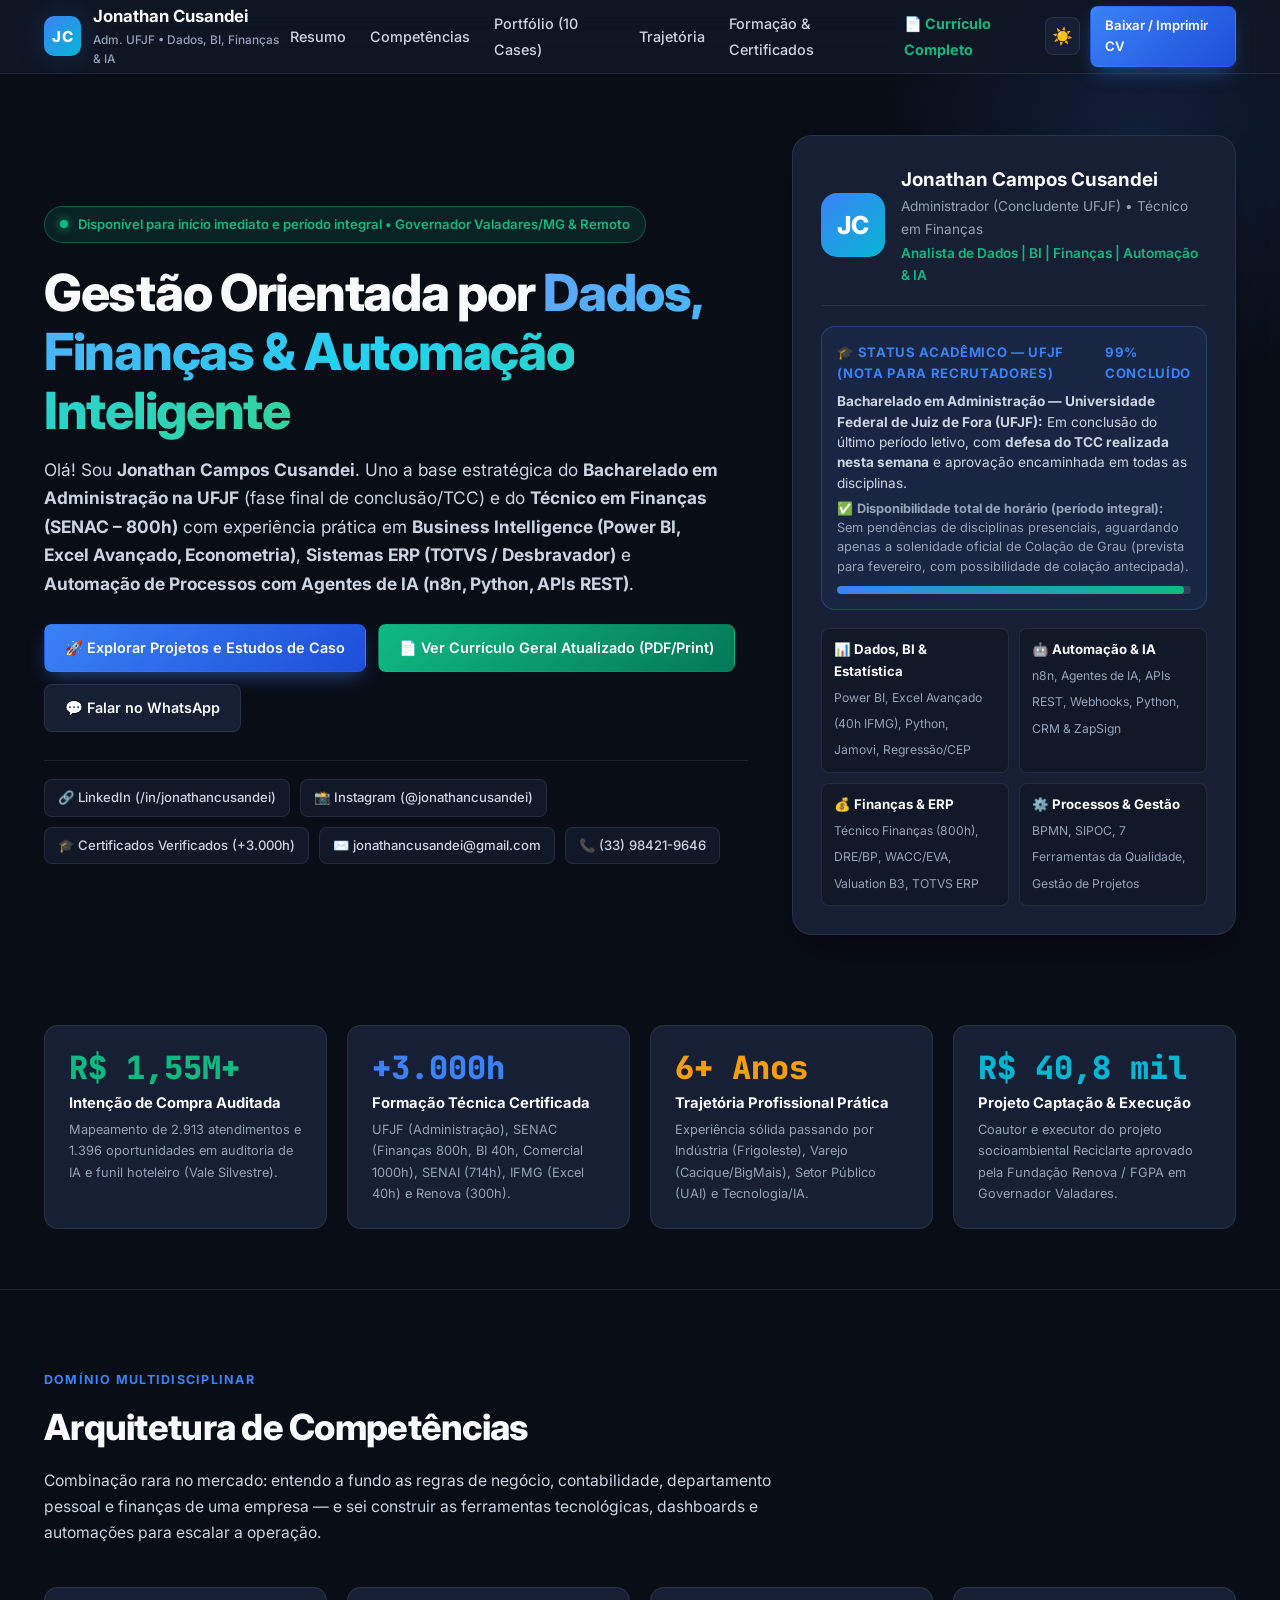
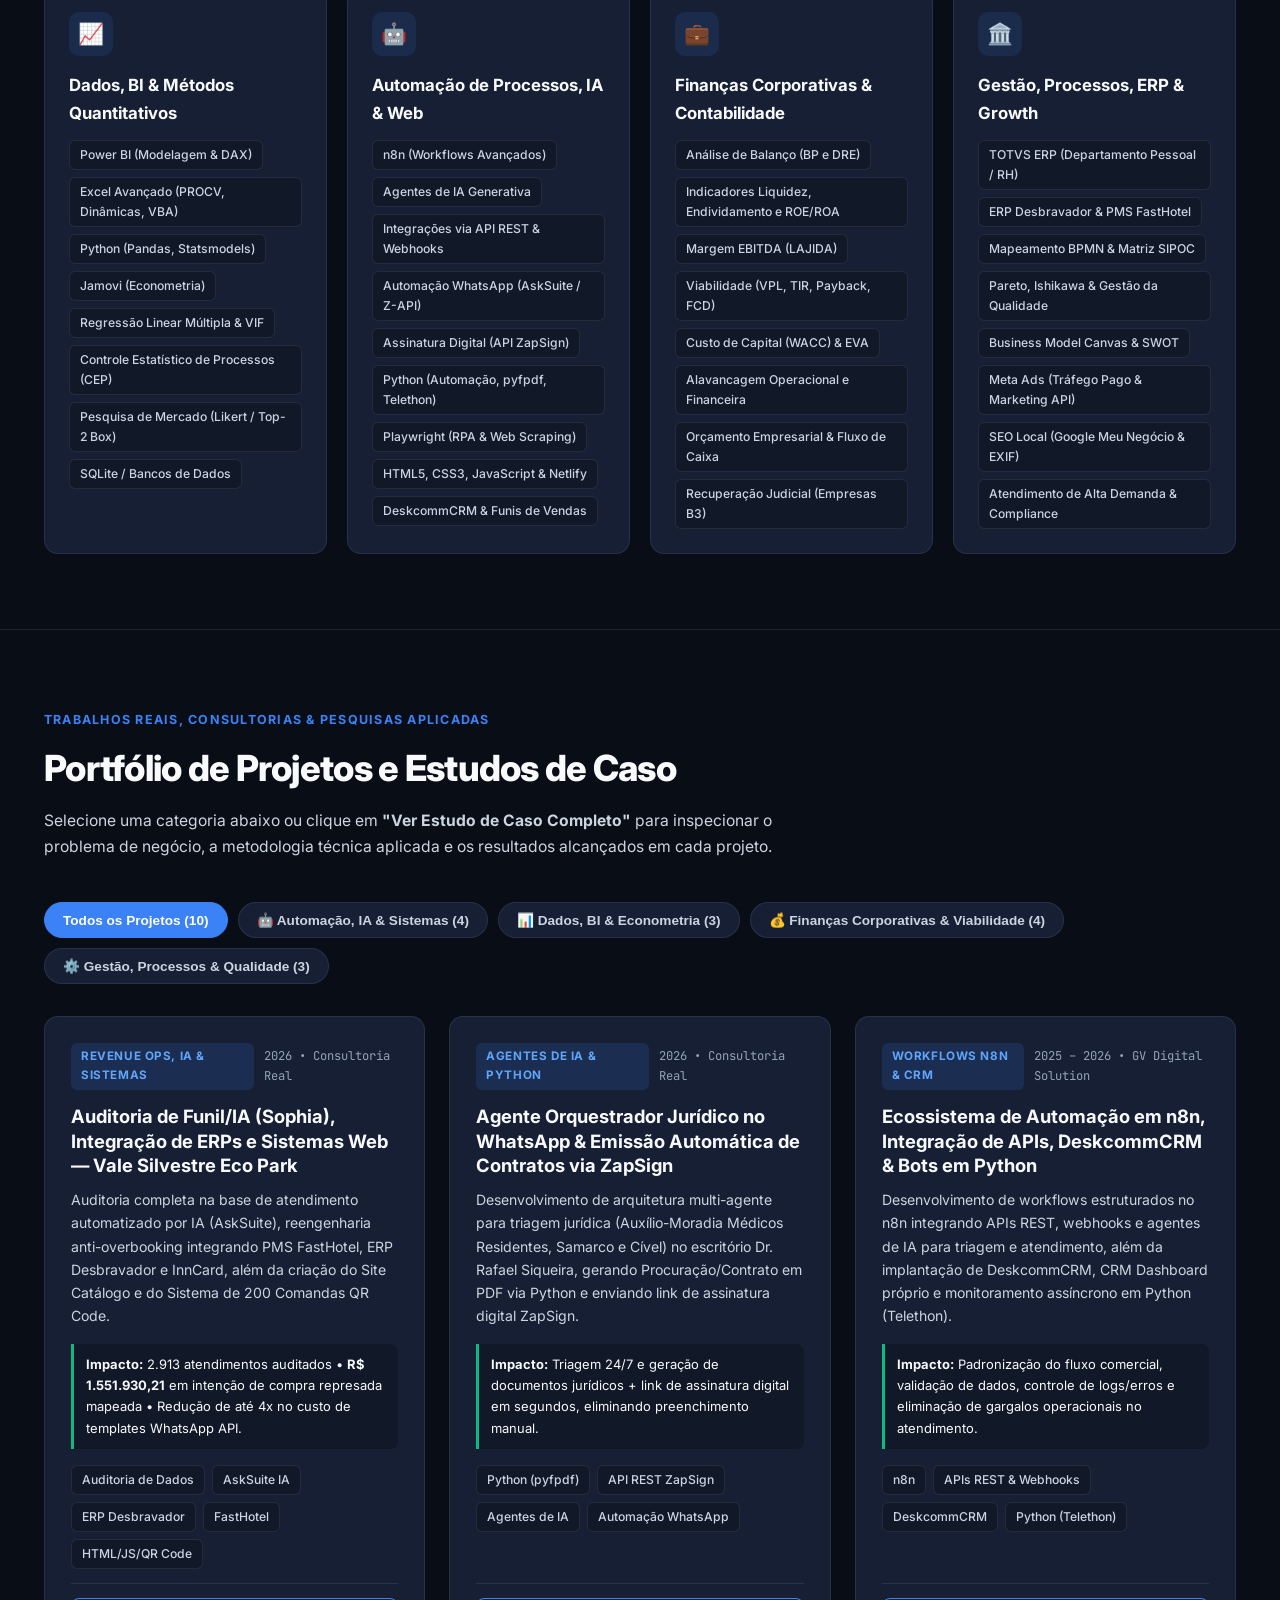
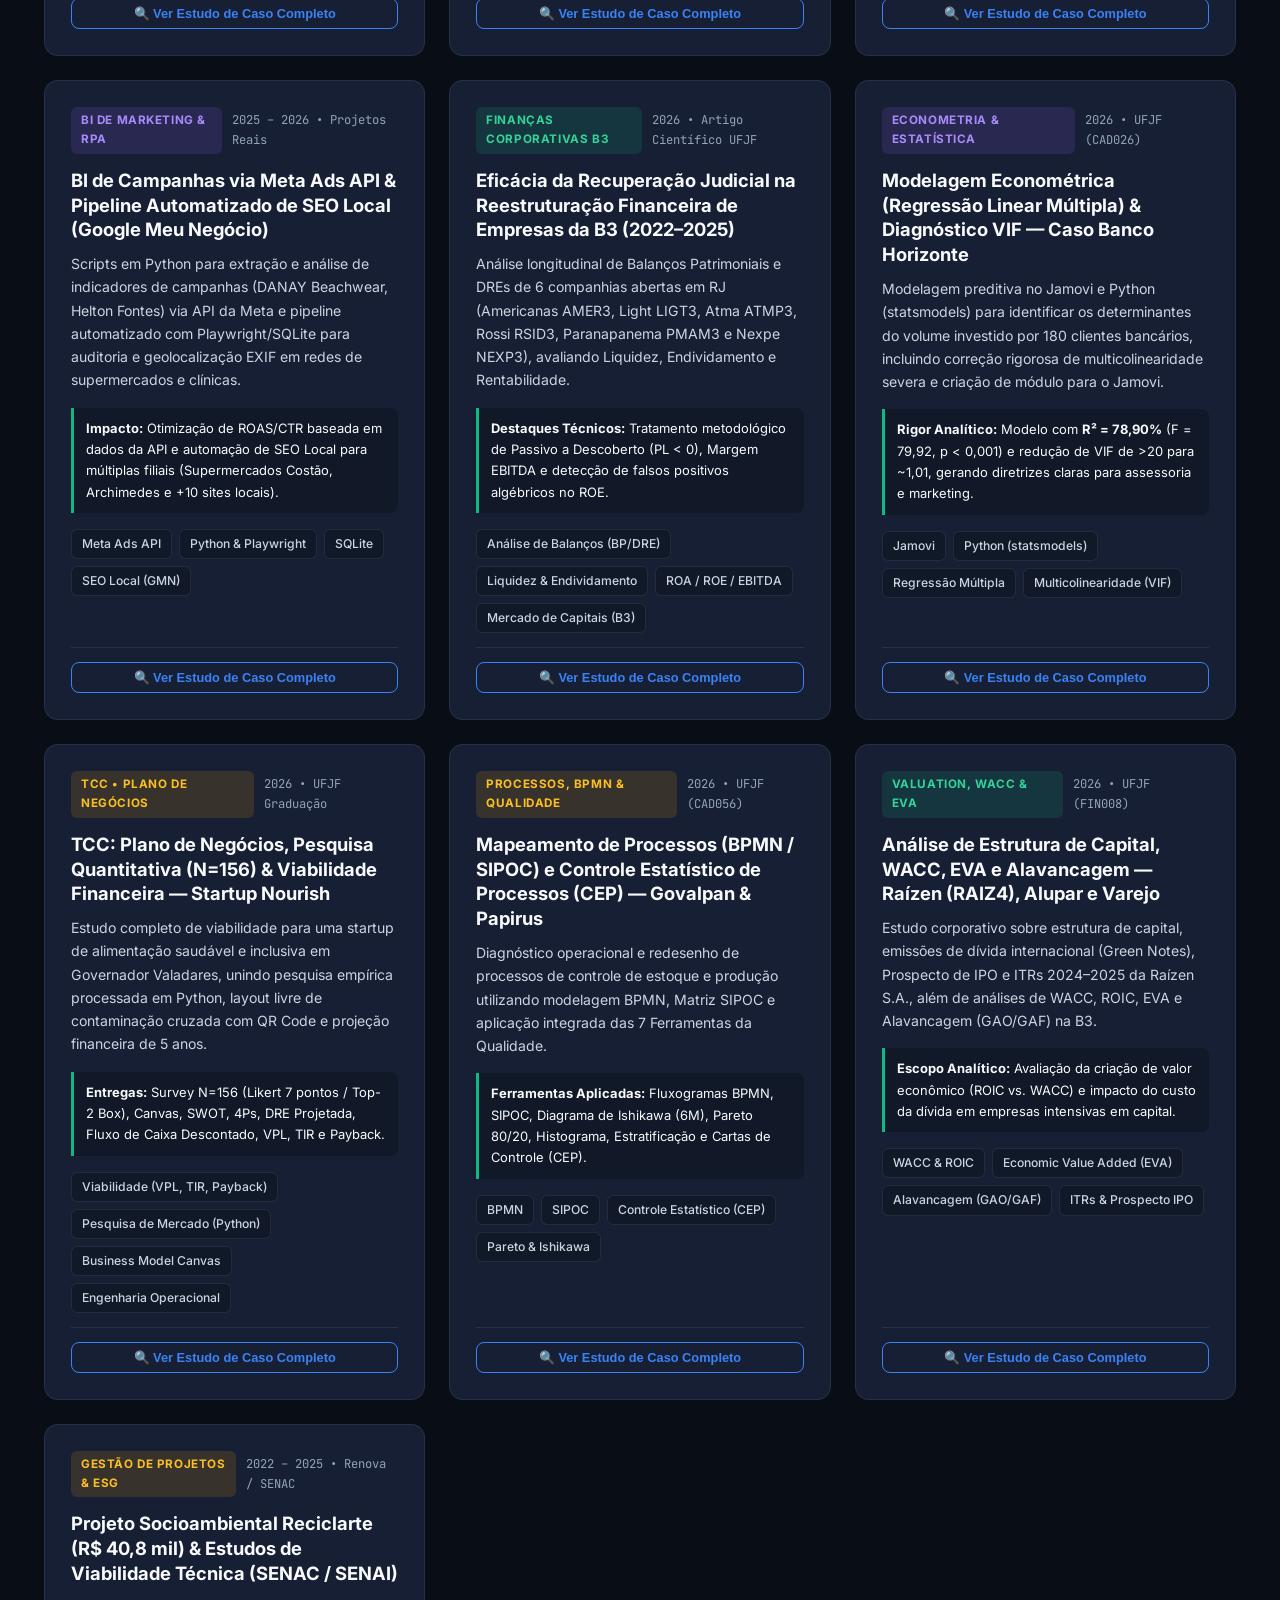
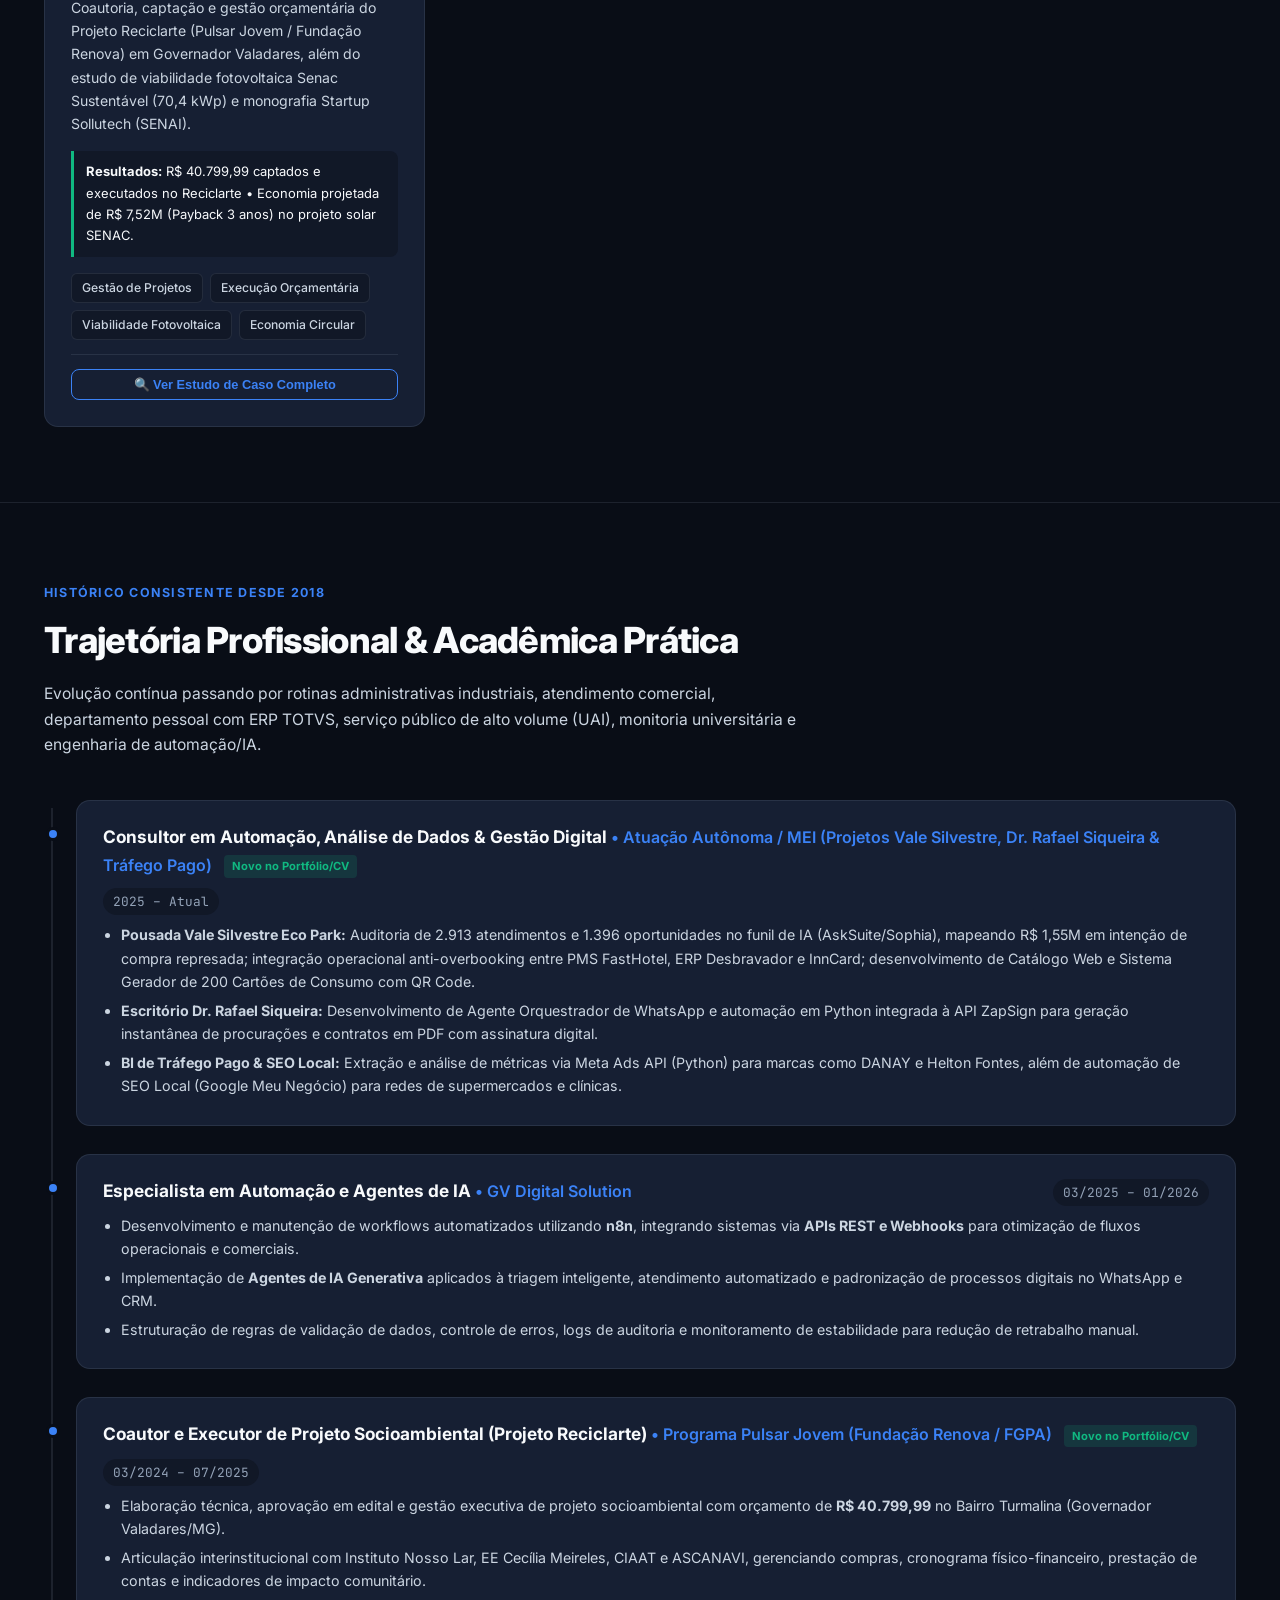
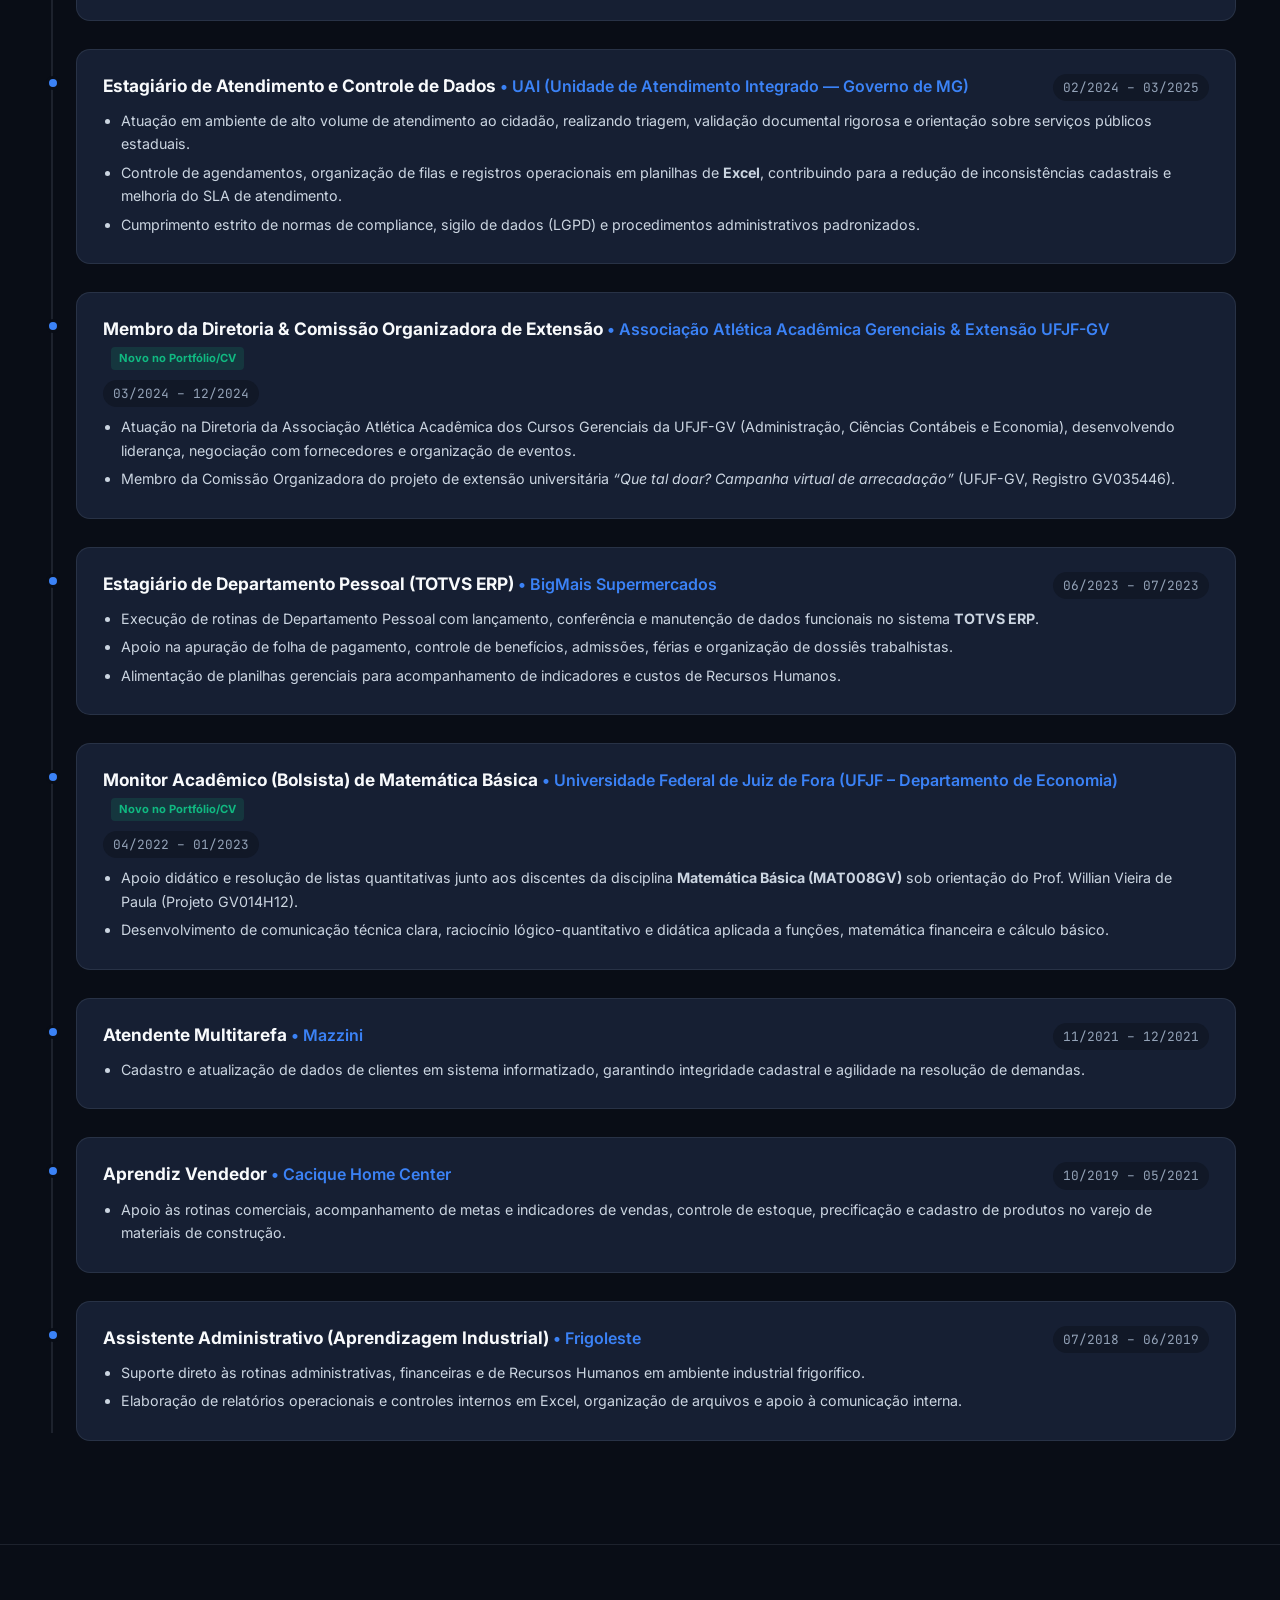
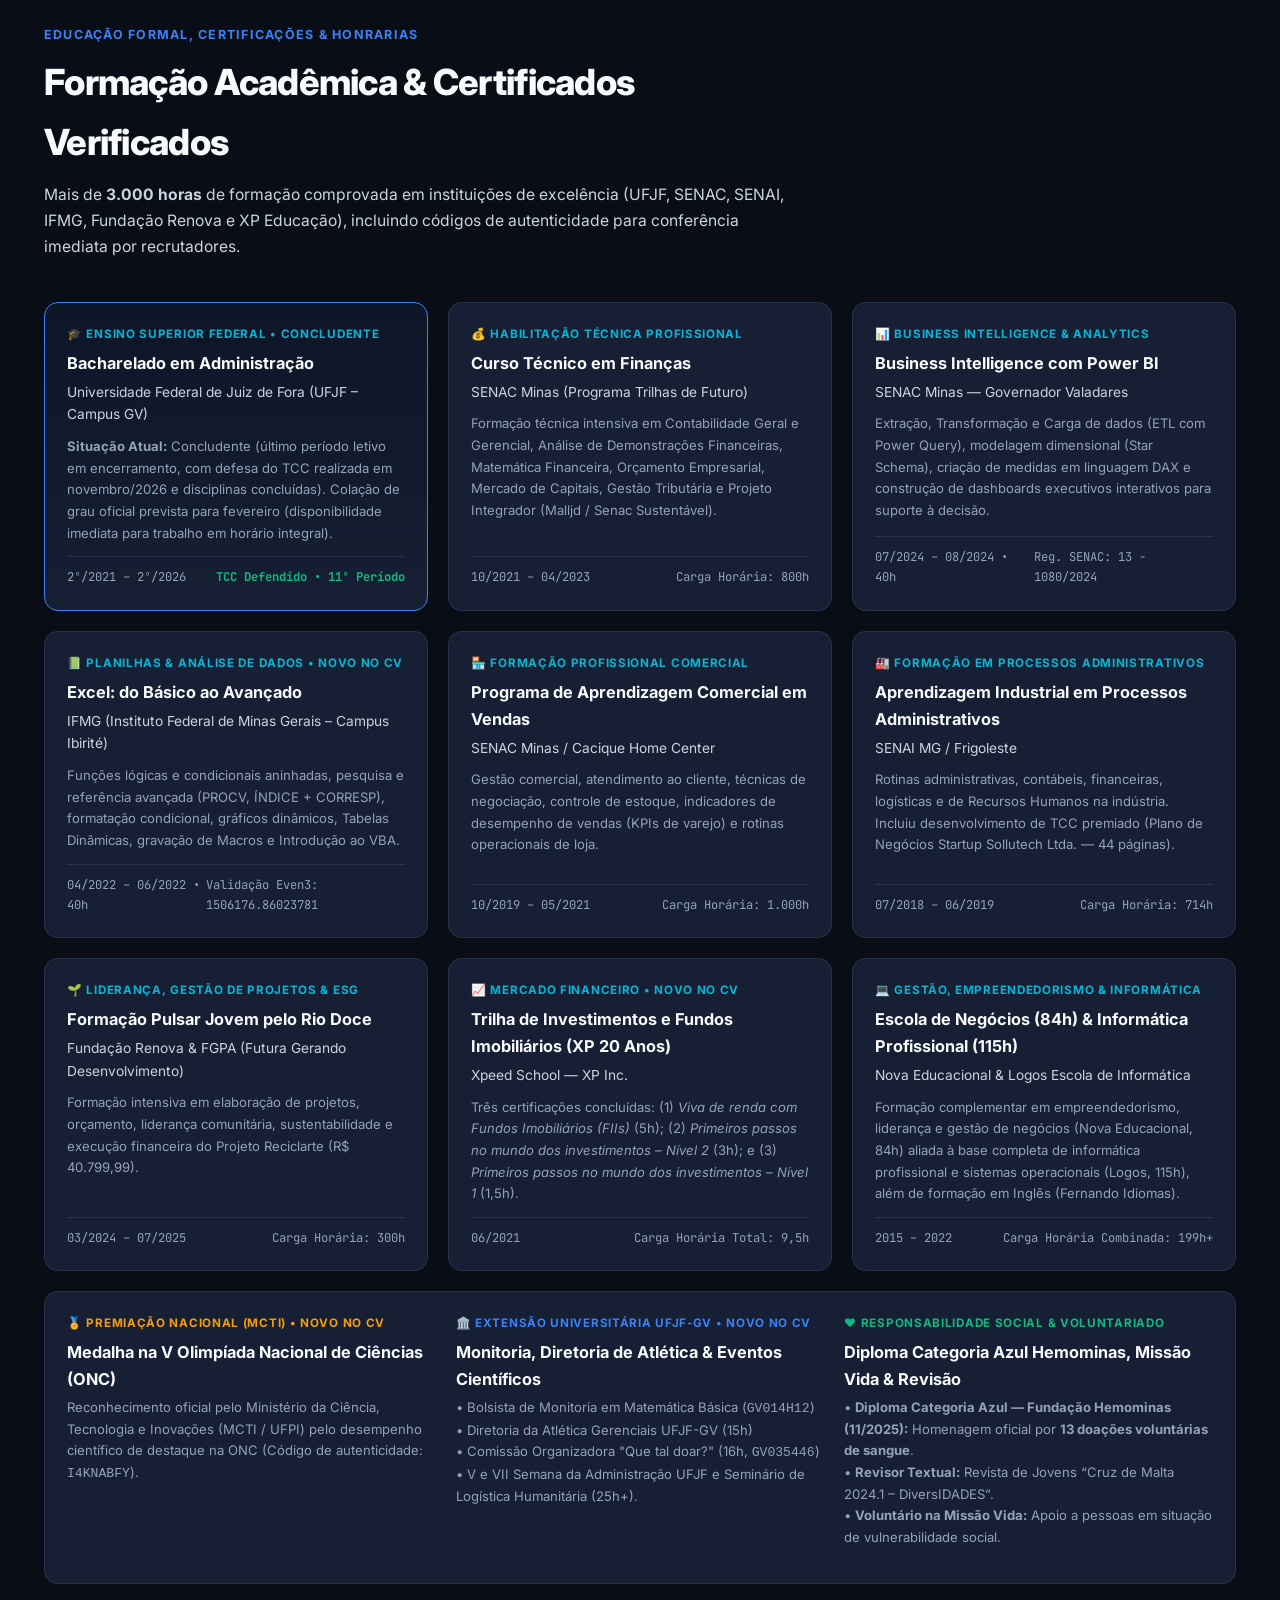
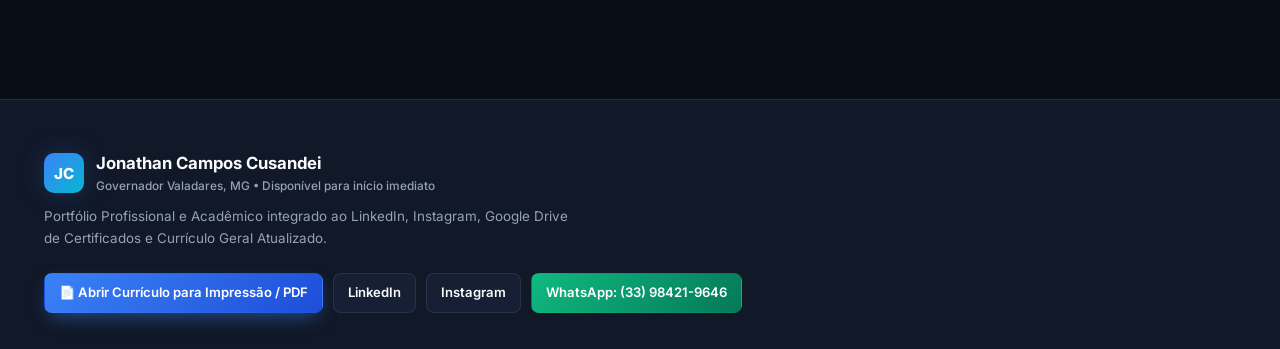
==== index.html @ 8a2a7740 "Publicacao inicial do Portfolio Profissional e Curriculo - Jonathan Cusandei" ====
<!DOCTYPE html>
<html lang="pt-BR">
<head>
  <meta charset="UTF-8" />
  <meta name="viewport" content="width=device-width, initial-scale=1.0" />
  <title>Jonathan Campos Cusandei | Portfólio Profissional — Administração (UFJF), Dados, BI, Finanças & IA</title>
  <meta name="description" content="Portfólio profissional de Jonathan Campos Cusandei — Concludente em Administração pela UFJF, Técnico em Finanças (SENAC) e especialista em Análise de Dados, Business Intelligence, Finanças Corporativas e Automação de Processos com IA." />
  <link rel="preconnect" href="https://fonts.googleapis.com">
  <link rel="preconnect" href="https://fonts.gstatic.com" crossorigin>
  <link href="https://fonts.googleapis.com/css2?family=Inter:wght@400;500;600;700;800&family=JetBrains+Mono:wght@500;700&display=swap" rel="stylesheet">
  <style>
/* ==========================================================================
   PORTFÓLIO PROFISSIONAL — JONATHAN CAMPOS CUSANDEI
   Design Executivo: Dados, BI, Finanças Corporativas, Gestão & Automação IA
   ========================================================================== */

:root {
  --bg-primary: #090d16;
  --bg-secondary: #111827;
  --bg-card: #161f33;
  --bg-card-hover: #1e2942;
  --bg-glass: rgba(17, 24, 39, 0.82);
  --text-primary: #f8fafc;
  --text-secondary: #cbd5e1;
  --text-muted: #94a3b8;
  --accent-primary: #3b82f6;
  --accent-secondary: #06b6d4;
  --accent-emerald: #10b981;
  --accent-amber: #f59e0b;
  --accent-purple: #8b5cf6;
  --border-color: rgba(148, 163, 184, 0.14);
  --border-highlight: rgba(59, 130, 246, 0.45);
  --shadow-lg: 0 20px 40px -15px rgba(0, 0, 0, 0.6);
  --shadow-glow: 0 0 28px rgba(59, 130, 246, 0.22);
  --radius-sm: 8px;
  --radius-md: 14px;
  --radius-lg: 20px;
  --font-sans: 'Inter', -apple-system, BlinkMacSystemFont, 'Segoe UI', Roboto, sans-serif;
  --font-mono: 'JetBrains Mono', 'Fira Code', monospace;
}

[data-theme="light"] {
  --bg-primary: #f8fafc;
  --bg-secondary: #f1f5f9;
  --bg-card: #ffffff;
  --bg-card-hover: #f8fafc;
  --bg-glass: rgba(255, 255, 255, 0.88);
  --text-primary: #0f172a;
  --text-secondary: #334155;
  --text-muted: #64748b;
  --accent-primary: #2563eb;
  --accent-secondary: #0891b2;
  --accent-emerald: #059669;
  --accent-amber: #d97706;
  --accent-purple: #7c3aed;
  --border-color: rgba(15, 23, 42, 0.1);
  --border-highlight: rgba(37, 99, 235, 0.4);
  --shadow-lg: 0 15px 35px -10px rgba(15, 23, 42, 0.08);
  --shadow-glow: 0 0 24px rgba(37, 99, 235, 0.12);
}

* {
  box-sizing: border-box;
  margin: 0;
  padding: 0;
}

html {
  scroll-behavior: smooth;
  scroll-padding-top: 84px;
}

body {
  font-family: var(--font-sans);
  background-color: var(--bg-primary);
  color: var(--text-primary);
  line-height: 1.65;
  overflow-x: hidden;
  transition: background-color 0.25s ease, color 0.25s ease;
}

a {
  color: inherit;
  text-decoration: none;
}

.container {
  max-width: 1240px;
  margin: 0 auto;
  padding: 0 24px;
}

/* ==========================================================================
   HEADER & NAVBAR
   ========================================================================== */
.navbar {
  position: fixed;
  top: 0;
  left: 0;
  right: 0;
  z-index: 1000;
  background: var(--bg-glass);
  backdrop-filter: blur(16px);
  -webkit-backdrop-filter: blur(16px);
  border-bottom: 1px solid var(--border-color);
  height: 74px;
  display: flex;
  align-items: center;
}

.nav-inner {
  display: flex;
  align-items: center;
  justify-content: space-between;
  width: 100%;
}

.brand {
  display: flex;
  align-items: center;
  gap: 12px;
  font-weight: 700;
  font-size: 1.05rem;
}

.brand-monogram {
  width: 40px;
  height: 40px;
  border-radius: 10px;
  background: linear-gradient(135deg, var(--accent-primary), var(--accent-secondary));
  color: #fff;
  display: flex;
  align-items: center;
  justify-content: center;
  font-weight: 800;
  font-size: 0.95rem;
  letter-spacing: 0.5px;
  box-shadow: var(--shadow-glow);
}

.brand-text span {
  display: block;
  font-size: 0.74rem;
  font-weight: 500;
  color: var(--text-muted);
}

.nav-links {
  display: flex;
  align-items: center;
  gap: 24px;
  list-style: none;
}

.nav-links a {
  font-size: 0.9rem;
  font-weight: 500;
  color: var(--text-secondary);
  transition: color 0.2s;
}

.nav-links a:hover {
  color: var(--accent-primary);
}

.nav-actions {
  display: flex;
  align-items: center;
  gap: 10px;
}

.theme-toggle {
  background: var(--bg-card);
  border: 1px solid var(--border-color);
  color: var(--text-primary);
  width: 38px;
  height: 38px;
  border-radius: var(--radius-sm);
  cursor: pointer;
  display: flex;
  align-items: center;
  justify-content: center;
  font-size: 1.05rem;
  transition: all 0.2s;
}

.theme-toggle:hover {
  border-color: var(--accent-primary);
}

.mobile-menu-btn {
  display: none;
  background: var(--bg-card);
  border: 1px solid var(--border-color);
  color: var(--text-primary);
  width: 38px;
  height: 38px;
  border-radius: var(--radius-sm);
  cursor: pointer;
  font-size: 1.2rem;
}

/* ==========================================================================
   BUTTONS & BADGES
   ========================================================================== */
.btn {
  display: inline-flex;
  align-items: center;
  gap: 8px;
  padding: 11px 20px;
  border-radius: var(--radius-sm);
  font-size: 0.9rem;
  font-weight: 600;
  cursor: pointer;
  transition: all 0.2s ease;
  border: 1px solid transparent;
}

.btn-primary {
  background: linear-gradient(135deg, var(--accent-primary), #1d4ed8);
  color: #fff;
  box-shadow: 0 8px 20px -6px rgba(59, 130, 246, 0.55);
}

.btn-primary:hover {
  transform: translateY(-2px);
  box-shadow: 0 12px 24px -6px rgba(59, 130, 246, 0.7);
}

.btn-secondary {
  background: var(--bg-card);
  color: var(--text-primary);
  border-color: var(--border-color);
}

.btn-secondary:hover {
  border-color: var(--accent-primary);
  background: var(--bg-card-hover);
  transform: translateY(-2px);
}

.btn-emerald {
  background: linear-gradient(135deg, var(--accent-emerald), #047857);
  color: #fff;
}

.btn-emerald:hover {
  transform: translateY(-2px);
  opacity: 0.95;
}

.btn-sm {
  padding: 8px 14px;
  font-size: 0.82rem;
}

/* ==========================================================================
   HERO SECTION
   ========================================================================== */
.hero {
  padding: 135px 0 70px;
  position: relative;
  overflow: hidden;
}

.hero::before {
  content: '';
  position: absolute;
  top: -120px;
  right: -120px;
  width: 520px;
  height: 520px;
  background: radial-gradient(circle, rgba(59, 130, 246, 0.16) 0%, transparent 70%);
  pointer-events: none;
}

.hero-grid {
  display: grid;
  grid-template-columns: 1.35fr 0.85fr;
  gap: 44px;
  align-items: center;
}

.status-pill {
  display: inline-flex;
  align-items: center;
  gap: 10px;
  padding: 7px 15px;
  border-radius: 999px;
  background: rgba(16, 185, 129, 0.12);
  border: 1px solid rgba(16, 185, 129, 0.35);
  color: var(--accent-emerald);
  font-size: 0.82rem;
  font-weight: 600;
  margin-bottom: 20px;
}

.status-dot {
  width: 8px;
  height: 8px;
  border-radius: 50%;
  background: var(--accent-emerald);
  box-shadow: 0 0 10px var(--accent-emerald);
  animation: pulse 2s infinite;
}

@keyframes pulse {
  0%, 100% { transform: scale(1); opacity: 1; }
  50% { transform: scale(1.3); opacity: 0.65; }
}

.hero-title {
  font-size: clamp(2.1rem, 4vw, 3.25rem);
  font-weight: 800;
  line-height: 1.15;
  letter-spacing: -0.025em;
  margin-bottom: 16px;
}

.gradient-text {
  background: linear-gradient(135deg, #60a5fa 0%, #22d3ee 55%, #34d399 100%);
  -webkit-background-clip: text;
  -webkit-text-fill-color: transparent;
}

[data-theme="light"] .gradient-text {
  background: linear-gradient(135deg, #1d4ed8 0%, #0891b2 55%, #047857 100%);
  -webkit-background-clip: text;
  -webkit-text-fill-color: transparent;
}

.hero-subtitle {
  font-size: 1.08rem;
  color: var(--text-secondary);
  margin-bottom: 26px;
  max-width: 680px;
}

.hero-cta-group {
  display: flex;
  flex-wrap: wrap;
  gap: 12px;
  margin-bottom: 28px;
}

.social-strip {
  display: flex;
  flex-wrap: wrap;
  gap: 10px;
  padding-top: 18px;
  border-top: 1px solid var(--border-color);
}

.social-chip {
  display: inline-flex;
  align-items: center;
  gap: 8px;
  padding: 7px 13px;
  border-radius: var(--radius-sm);
  background: var(--bg-secondary);
  border: 1px solid var(--border-color);
  font-size: 0.82rem;
  color: var(--text-secondary);
  font-weight: 500;
  transition: all 0.2s;
}

.social-chip:hover {
  border-color: var(--accent-primary);
  color: var(--text-primary);
  transform: translateY(-1px);
}

/* Executive Profile Card (Right Column in Hero) */
.exec-card {
  background: var(--bg-card);
  border: 1px solid var(--border-color);
  border-radius: var(--radius-lg);
  padding: 28px;
  box-shadow: var(--shadow-lg);
  position: relative;
}

.exec-card-header {
  display: flex;
  align-items: center;
  gap: 16px;
  margin-bottom: 20px;
  padding-bottom: 18px;
  border-bottom: 1px solid var(--border-color);
}

.exec-avatar {
  width: 64px;
  height: 64px;
  border-radius: 16px;
  background: linear-gradient(135deg, var(--accent-primary), var(--accent-secondary));
  display: flex;
  align-items: center;
  justify-content: center;
  font-size: 1.55rem;
  font-weight: 800;
  color: #fff;
  flex-shrink: 0;
}

.exec-meta h2 {
  font-size: 1.18rem;
  font-weight: 700;
}

.exec-meta p {
  font-size: 0.85rem;
  color: var(--text-muted);
}

.academic-status-box {
  background: rgba(59, 130, 246, 0.08);
  border: 1px solid rgba(59, 130, 246, 0.3);
  border-radius: var(--radius-md);
  padding: 15px;
  margin-bottom: 18px;
}

.academic-status-title {
  display: flex;
  align-items: center;
  justify-content: space-between;
  font-size: 0.82rem;
  font-weight: 700;
  text-transform: uppercase;
  letter-spacing: 0.05em;
  color: var(--accent-primary);
  margin-bottom: 6px;
}

.academic-status-box p {
  font-size: 0.85rem;
  color: var(--text-secondary);
  line-height: 1.5;
}

.progress-bar-wrap {
  margin-top: 10px;
  background: rgba(148, 163, 184, 0.2);
  height: 8px;
  border-radius: 99px;
  overflow: hidden;
}

.progress-bar-fill {
  width: 98%;
  height: 100%;
  background: linear-gradient(90deg, var(--accent-primary), var(--accent-emerald));
  border-radius: 99px;
}

.exec-pillars {
  display: grid;
  grid-template-columns: 1fr 1fr;
  gap: 10px;
}

.pillar-item {
  background: var(--bg-secondary);
  border: 1px solid var(--border-color);
  border-radius: var(--radius-sm);
  padding: 10px 12px;
}

.pillar-item strong {
  display: block;
  font-size: 0.83rem;
  color: var(--text-primary);
}

.pillar-item span {
  font-size: 0.76rem;
  color: var(--text-muted);
}

/* ==========================================================================
   KPI / IMPACT METRICS BAR
   ========================================================================== */
.kpi-section {
  padding: 20px 0 60px;
}

.kpi-grid {
  display: grid;
  grid-template-columns: repeat(4, 1fr);
  gap: 20px;
}

.kpi-card {
  background: var(--bg-card);
  border: 1px solid var(--border-color);
  border-radius: var(--radius-md);
  padding: 24px;
  transition: transform 0.2s, border-color 0.2s;
}

.kpi-card:hover {
  transform: translateY(-4px);
  border-color: var(--border-highlight);
}

.kpi-value {
  font-size: 2rem;
  font-weight: 800;
  font-family: var(--font-mono);
  color: var(--accent-primary);
  line-height: 1.1;
  margin-bottom: 6px;
}

.kpi-card:nth-child(1) .kpi-value { color: var(--accent-emerald); }
.kpi-card:nth-child(2) .kpi-value { color: var(--accent-primary); }
.kpi-card:nth-child(3) .kpi-value { color: var(--accent-amber); }
.kpi-card:nth-child(4) .kpi-value { color: var(--accent-secondary); }

.kpi-label {
  font-size: 0.92rem;
  font-weight: 700;
  margin-bottom: 4px;
}

.kpi-desc {
  font-size: 0.8rem;
  color: var(--text-muted);
}

/* ==========================================================================
   SECTIONS GENERAL
   ========================================================================== */
.section {
  padding: 75px 0;
  border-top: 1px solid var(--border-color);
}

.section-header {
  max-width: 760px;
  margin-bottom: 42px;
}

.section-eyebrow {
  display: inline-block;
  font-size: 0.78rem;
  font-weight: 700;
  text-transform: uppercase;
  letter-spacing: 0.1em;
  color: var(--accent-primary);
  margin-bottom: 8px;
}

.section-title {
  font-size: clamp(1.65rem, 3vw, 2.25rem);
  font-weight: 800;
  letter-spacing: -0.02em;
  margin-bottom: 10px;
}

.section-subtitle {
  color: var(--text-secondary);
  font-size: 0.98rem;
}

/* ==========================================================================
   COMPETENCIES / SKILLS MATRIX
   ========================================================================== */
.skills-grid {
  display: grid;
  grid-template-columns: repeat(4, 1fr);
  gap: 20px;
}

.skill-card {
  background: var(--bg-card);
  border: 1px solid var(--border-color);
  border-radius: var(--radius-md);
  padding: 24px;
}

.skill-icon {
  width: 44px;
  height: 44px;
  border-radius: 10px;
  background: rgba(59, 130, 246, 0.12);
  color: var(--accent-primary);
  display: flex;
  align-items: center;
  justify-content: center;
  font-size: 1.3rem;
  margin-bottom: 16px;
}

.skill-card h3 {
  font-size: 1.05rem;
  font-weight: 700;
  margin-bottom: 12px;
}

.skill-tags {
  display: flex;
  flex-wrap: wrap;
  gap: 7px;
}

.tag {
  display: inline-block;
  padding: 4px 10px;
  border-radius: 6px;
  font-size: 0.76rem;
  font-weight: 500;
  background: var(--bg-secondary);
  border: 1px solid var(--border-color);
  color: var(--text-secondary);
}

/* ==========================================================================
   PORTFOLIO PROJECTS & FILTER
   ========================================================================== */
.filter-bar {
  display: flex;
  flex-wrap: wrap;
  gap: 10px;
  margin-bottom: 32px;
}

.filter-btn {
  background: var(--bg-card);
  border: 1px solid var(--border-color);
  color: var(--text-secondary);
  padding: 9px 18px;
  border-radius: 999px;
  font-size: 0.85rem;
  font-weight: 600;
  cursor: pointer;
  transition: all 0.2s;
}

.filter-btn:hover,
.filter-btn.active {
  background: var(--accent-primary);
  border-color: var(--accent-primary);
  color: #fff;
}

.projects-grid {
  display: grid;
  grid-template-columns: repeat(auto-fill, minmax(360px, 1fr));
  gap: 24px;
}

.project-card {
  background: var(--bg-card);
  border: 1px solid var(--border-color);
  border-radius: var(--radius-md);
  padding: 26px;
  display: flex;
  flex-direction: column;
  justify-content: space-between;
  transition: all 0.25s ease;
  position: relative;
}

.project-card:hover {
  transform: translateY(-5px);
  border-color: var(--border-highlight);
  box-shadow: var(--shadow-lg);
}

.project-top {
  display: flex;
  align-items: center;
  justify-content: space-between;
  gap: 10px;
  margin-bottom: 14px;
}

.project-badge {
  font-size: 0.73rem;
  font-weight: 700;
  text-transform: uppercase;
  letter-spacing: 0.05em;
  padding: 4px 10px;
  border-radius: 6px;
}

.badge-ia {
  background: rgba(59, 130, 246, 0.15);
  color: #60a5fa;
}

.badge-financas {
  background: rgba(16, 185, 129, 0.15);
  color: #34d399;
}

.badge-dados {
  background: rgba(139, 92, 246, 0.15);
  color: #a78bfa;
}

.badge-gestao {
  background: rgba(245, 158, 11, 0.15);
  color: #fbbf24;
}

.project-date {
  font-size: 0.76rem;
  font-family: var(--font-mono);
  color: var(--text-muted);
}

.project-card h3 {
  font-size: 1.15rem;
  font-weight: 700;
  margin-bottom: 10px;
  line-height: 1.35;
}

.project-summary {
  font-size: 0.88rem;
  color: var(--text-secondary);
  margin-bottom: 16px;
}

.project-metrics {
  background: var(--bg-secondary);
  border-left: 3px solid var(--accent-emerald);
  padding: 10px 12px;
  border-radius: 0 8px 8px 0;
  margin-bottom: 16px;
  font-size: 0.81rem;
  color: var(--text-primary);
}

.project-footer {
  margin-top: auto;
  padding-top: 14px;
  border-top: 1px solid var(--border-color);
  display: flex;
  align-items: center;
  justify-content: space-between;
  gap: 10px;
}

.project-open-btn {
  background: transparent;
  border: 1px solid var(--accent-primary);
  color: var(--accent-primary);
  padding: 7px 14px;
  border-radius: var(--radius-sm);
  font-size: 0.8rem;
  font-weight: 600;
  cursor: pointer;
  transition: all 0.2s;
  width: 100%;
  text-align: center;
}

.project-open-btn:hover {
  background: var(--accent-primary);
  color: #fff;
}

/* ==========================================================================
   TIMELINE (TRAJETÓRIA PROFISSIONAL)
   ========================================================================== */
.timeline {
  position: relative;
  padding-left: 32px;
}

.timeline::before {
  content: '';
  position: absolute;
  top: 8px;
  bottom: 8px;
  left: 7px;
  width: 2px;
  background: var(--border-color);
}

.timeline-item {
  position: relative;
  margin-bottom: 28px;
  background: var(--bg-card);
  border: 1px solid var(--border-color);
  border-radius: var(--radius-md);
  padding: 22px 26px;
  transition: border-color 0.2s;
}

.timeline-item:hover {
  border-color: var(--border-highlight);
}

.timeline-dot {
  position: absolute;
  left: -31px;
  top: 26px;
  width: 14px;
  height: 14px;
  border-radius: 50%;
  background: var(--accent-primary);
  border: 3px solid var(--bg-primary);
}

.timeline-header {
  display: flex;
  flex-wrap: wrap;
  justify-content: space-between;
  align-items: baseline;
  gap: 10px;
  margin-bottom: 8px;
}

.timeline-role {
  font-size: 1.08rem;
  font-weight: 700;
}

.timeline-company {
  color: var(--accent-primary);
  font-weight: 600;
}

.timeline-period {
  font-size: 0.8rem;
  font-family: var(--font-mono);
  color: var(--text-muted);
  background: var(--bg-secondary);
  padding: 3px 10px;
  border-radius: 99px;
}

.timeline-list {
  padding-left: 18px;
  color: var(--text-secondary);
  font-size: 0.89rem;
}

.timeline-list li {
  margin-bottom: 5px;
}

.new-discovery-badge {
  display: inline-block;
  font-size: 0.7rem;
  font-weight: 700;
  padding: 2px 8px;
  border-radius: 4px;
  background: rgba(16, 185, 129, 0.15);
  color: var(--accent-emerald);
  margin-left: 8px;
  vertical-align: middle;
}

/* ==========================================================================
   EDUCATION, CERTIFICATES & HONORS
   ========================================================================== */
.edu-cert-grid {
  display: grid;
  grid-template-columns: repeat(auto-fill, minmax(340px, 1fr));
  gap: 20px;
}

.cert-card {
  background: var(--bg-card);
  border: 1px solid var(--border-color);
  border-radius: var(--radius-md);
  padding: 22px;
  display: flex;
  flex-direction: column;
  justify-content: space-between;
}

.cert-card.highlight-ufjf {
  border-color: var(--accent-primary);
  background: linear-gradient(180deg, rgba(59, 130, 246, 0.08) 0%, var(--bg-card) 100%);
}

.cert-type {
  font-size: 0.73rem;
  font-weight: 700;
  text-transform: uppercase;
  letter-spacing: 0.06em;
  color: var(--accent-secondary);
  margin-bottom: 6px;
}

.cert-title {
  font-size: 1.02rem;
  font-weight: 700;
  margin-bottom: 4px;
}

.cert-inst {
  font-size: 0.86rem;
  color: var(--text-secondary);
  margin-bottom: 10px;
}

.cert-details {
  font-size: 0.82rem;
  color: var(--text-muted);
  margin-bottom: 12px;
}

.cert-meta-bar {
  display: flex;
  align-items: center;
  justify-content: space-between;
  padding-top: 10px;
  border-top: 1px solid var(--border-color);
  font-size: 0.76rem;
  font-family: var(--font-mono);
  color: var(--text-muted);
}

/* ==========================================================================
   MODAL FOR CASE STUDIES
   ========================================================================== */
.modal-backdrop {
  position: fixed;
  inset: 0;
  background: rgba(9, 13, 22, 0.82);
  backdrop-filter: blur(8px);
  z-index: 2000;
  display: none;
  align-items: center;
  justify-content: center;
  padding: 20px;
}

.modal-backdrop.open {
  display: flex;
}

.modal-content {
  background: var(--bg-card);
  border: 1px solid var(--border-highlight);
  border-radius: var(--radius-lg);
  max-width: 820px;
  width: 100%;
  max-height: 88vh;
  overflow-y: auto;
  padding: 32px;
  position: relative;
  box-shadow: var(--shadow-lg);
}

.modal-close {
  position: sticky;
  top: 0;
  float: right;
  background: var(--bg-secondary);
  border: 1px solid var(--border-color);
  color: var(--text-primary);
  width: 36px;
  height: 36px;
  border-radius: 50%;
  cursor: pointer;
  font-size: 1.1rem;
  display: flex;
  align-items: center;
  justify-content: center;
}

.modal-section {
  margin-top: 18px;
}

.modal-section h4 {
  font-size: 0.92rem;
  text-transform: uppercase;
  letter-spacing: 0.05em;
  color: var(--accent-primary);
  margin-bottom: 8px;
}

.modal-section p,
.modal-section ul {
  font-size: 0.92rem;
  color: var(--text-secondary);
}

.modal-section ul {
  padding-left: 20px;
}

.modal-section li {
  margin-bottom: 6px;
}

/* ==========================================================================
   FOOTER
   ========================================================================== */
.footer {
  background: var(--bg-secondary);
  border-top: 1px solid var(--border-color);
  padding: 50px 0 36px;
  margin-top: 40px;
}

.footer-grid {
  display: flex;
  flex-wrap: wrap;
  justify-content: space-between;
  align-items: center;
  gap: 24px;
}

/* ==========================================================================
   RESPONSIVE
   ========================================================================== */
@media (max-width: 992px) {
  .hero-grid {
    grid-template-columns: 1fr;
  }
  .kpi-grid,
  .skills-grid {
    grid-template-columns: repeat(2, 1fr);
  }
  .nav-links {
    display: none;
  }
  .mobile-menu-btn {
    display: flex;
    align-items: center;
    justify-content: center;
  }
}

@media (max-width: 640px) {
  .kpi-grid,
  .skills-grid,
  .projects-grid,
  .edu-cert-grid {
    grid-template-columns: 1fr;
  }
  .exec-pillars {
    grid-template-columns: 1fr;
  }
}

</style>
</head>
<body>

  <!-- ======================= NAVBAR ======================= -->
  <header class="navbar">
    <div class="container nav-inner">
      <a href="#topo" class="brand">
        <div class="brand-monogram">JC</div>
        <div class="brand-text">
          Jonathan Cusandei
          <span>Adm. UFJF • Dados, BI, Finanças & IA</span>
        </div>
      </a>

      <ul class="nav-links">
        <li><a href="#sobre">Resumo</a></li>
        <li><a href="#competencias">Competências</a></li>
        <li><a href="#projetos">Portfólio (10 Cases)</a></li>
        <li><a href="#trajetoria">Trajetória</a></li>
        <li><a href="#certificados">Formação & Certificados</a></li>
        <li><a href="curriculo.html" style="color: var(--accent-emerald); font-weight: 700;">📄 Currículo Completo</a></li>
      </ul>

      <div class="nav-actions">
        <button id="themeToggle" class="theme-toggle" title="Alternar tema claro/escuro" aria-label="Alternar tema">☀️</button>
        <a href="curriculo.html" class="btn btn-primary btn-sm">Baixar / Imprimir CV</a>
      </div>
    </div>
  </header>

  <!-- ======================= HERO SECTION ======================= -->
  <main id="topo">
    <section class="hero" id="sobre">
      <div class="container hero-grid">
        <div>
          <div class="status-pill">
            <span class="status-dot"></span>
            Disponível para início imediato e período integral • Governador Valadares/MG & Remoto
          </div>

          <h1 class="hero-title">
            Gestão Orientada por <span class="gradient-text">Dados, Finanças & Automação Inteligente</span>
          </h1>

          <p class="hero-subtitle">
            Olá! Sou <strong>Jonathan Campos Cusandei</strong>. Uno a base estratégica do <strong>Bacharelado em Administração na UFJF</strong> (fase final de conclusão/TCC) e do <strong>Técnico em Finanças (SENAC – 800h)</strong> com experiência prática em <strong>Business Intelligence (Power BI, Excel Avançado, Econometria)</strong>, <strong>Sistemas ERP (TOTVS / Desbravador)</strong> e <strong>Automação de Processos com Agentes de IA (n8n, Python, APIs REST)</strong>.
          </p>

          <div class="hero-cta-group">
            <a href="#projetos" class="btn btn-primary">🚀 Explorar Projetos e Estudos de Caso</a>
            <a href="curriculo.html" class="btn btn-emerald">📄 Ver Currículo Geral Atualizado (PDF/Print)</a>
            <a href="https://wa.me/5533984219646?text=Ol%C3%A1%20Jonathan!%20Vi%20seu%20portf%C3%B3lio%20profissional%20e%20gostaria%20de%20conversar." target="_blank" rel="noopener" class="btn btn-secondary">💬 Falar no WhatsApp</a>
          </div>

          <div class="social-strip">
            <a href="https://www.linkedin.com/in/jonathancusandei" target="_blank" rel="noopener" class="social-chip">
              🔗 LinkedIn (/in/jonathancusandei)
            </a>
            <a href="https://www.instagram.com/jonathancusandei" target="_blank" rel="noopener" class="social-chip">
              📸 Instagram (@jonathancusandei)
            </a>
            <a href="#certificados" class="social-chip">
              🎓 Certificados Verificados (+3.000h)
            </a>
            <a href="mailto:jonathancusandei@gmail.com" class="social-chip">
              ✉️ jonathancusandei@gmail.com
            </a>
            <span class="social-chip">
              📞 (33) 98421-9646
            </span>
          </div>
        </div>

        <!-- Executive Card & UFJF Graduation Status for Recruiters -->
        <aside class="exec-card">
          <div class="exec-card-header">
            <div class="exec-avatar">JC</div>
            <div class="exec-meta">
              <h2>Jonathan Campos Cusandei</h2>
              <p>Administrador (Concludente UFJF) • Técnico em Finanças</p>
              <p style="color: var(--accent-emerald); font-weight: 600; margin-top: 2px;">Analista de Dados | BI | Finanças | Automação & IA</p>
            </div>
          </div>

          <div class="academic-status-box">
            <div class="academic-status-title">
              <span>🎓 Status Acadêmico — UFJF (Nota para Recrutadores)</span>
              <span>99% Concluído</span>
            </div>
            <p>
              <strong>Bacharelado em Administração — Universidade Federal de Juiz de Fora (UFJF):</strong>
              Em conclusão do último período letivo, com <strong>defesa do TCC realizada nesta semana</strong> e aprovação encaminhada em todas as disciplinas.
            </p>
            <p style="margin-top: 6px; font-size: 0.8rem; color: var(--text-muted);">
              ✅ <strong>Disponibilidade total de horário (período integral):</strong> Sem pendências de disciplinas presenciais, aguardando apenas a solenidade oficial de Colação de Grau (prevista para fevereiro, com possibilidade de colação antecipada).
            </p>
            <div class="progress-bar-wrap" title="Grade curricular e TCC concluídos">
              <div class="progress-bar-fill"></div>
            </div>
          </div>

          <div class="exec-pillars">
            <div class="pillar-item">
              <strong>📊 Dados, BI & Estatística</strong>
              <span>Power BI, Excel Avançado (40h IFMG), Python, Jamovi, Regressão/CEP</span>
            </div>
            <div class="pillar-item">
              <strong>🤖 Automação & IA</strong>
              <span>n8n, Agentes de IA, APIs REST, Webhooks, Python, CRM & ZapSign</span>
            </div>
            <div class="pillar-item">
              <strong>💰 Finanças & ERP</strong>
              <span>Técnico Finanças (800h), DRE/BP, WACC/EVA, Valuation B3, TOTVS ERP</span>
            </div>
            <div class="pillar-item">
              <strong>⚙️ Processos & Gestão</strong>
              <span>BPMN, SIPOC, 7 Ferramentas da Qualidade, Gestão de Projetos</span>
            </div>
          </div>
        </aside>
      </div>
    </section>

    <!-- ======================= KPI / IMPACT SECTION ======================= -->
    <section class="kpi-section">
      <div class="container kpi-grid">
        <div class="kpi-card">
          <div class="kpi-value">R$ 1,55M+</div>
          <div class="kpi-label">Intenção de Compra Auditada</div>
          <div class="kpi-desc">Mapeamento de 2.913 atendimentos e 1.396 oportunidades em auditoria de IA e funil hoteleiro (Vale Silvestre).</div>
        </div>
        <div class="kpi-card">
          <div class="kpi-value">+3.000h</div>
          <div class="kpi-label">Formação Técnica Certificada</div>
          <div class="kpi-desc">UFJF (Administração), SENAC (Finanças 800h, BI 40h, Comercial 1000h), SENAI (714h), IFMG (Excel 40h) e Renova (300h).</div>
        </div>
        <div class="kpi-card">
          <div class="kpi-value">6+ Anos</div>
          <div class="kpi-label">Trajetória Profissional Prática</div>
          <div class="kpi-desc">Experiência sólida passando por Indústria (Frigoleste), Varejo (Cacique/BigMais), Setor Público (UAI) e Tecnologia/IA.</div>
        </div>
        <div class="kpi-card">
          <div class="kpi-value">R$ 40,8 mil</div>
          <div class="kpi-label">Projeto Captação & Execução</div>
          <div class="kpi-desc">Coautor e executor do projeto socioambiental Reciclarte aprovado pela Fundação Renova / FGPA em Governador Valadares.</div>
        </div>
      </div>
    </section>

    <!-- ======================= COMPETÊNCIAS TÉCNICAS ======================= -->
    <section class="section" id="competencias">
      <div class="container">
        <div class="section-header">
          <span class="section-eyebrow">Domínio Multidisciplinar</span>
          <h2 class="section-title">Arquitetura de Competências</h2>
          <p class="section-subtitle">
            Combinação rara no mercado: entendo a fundo as regras de negócio, contabilidade, departamento pessoal e finanças de uma empresa — e sei construir as ferramentas tecnológicas, dashboards e automações para escalar a operação.
          </p>
        </div>

        <div class="skills-grid">
          <div class="skill-card">
            <div class="skill-icon">📈</div>
            <h3>Dados, BI & Métodos Quantitativos</h3>
            <div class="skill-tags">
              <span class="tag">Power BI (Modelagem & DAX)</span>
              <span class="tag">Excel Avançado (PROCV, Dinâmicas, VBA)</span>
              <span class="tag">Python (Pandas, Statsmodels)</span>
              <span class="tag">Jamovi (Econometria)</span>
              <span class="tag">Regressão Linear Múltipla & VIF</span>
              <span class="tag">Controle Estatístico de Processos (CEP)</span>
              <span class="tag">Pesquisa de Mercado (Likert / Top-2 Box)</span>
              <span class="tag">SQLite / Bancos de Dados</span>
            </div>
          </div>

          <div class="skill-card">
            <div class="skill-icon">🤖</div>
            <h3>Automação de Processos, IA & Web</h3>
            <div class="skill-tags">
              <span class="tag">n8n (Workflows Avançados)</span>
              <span class="tag">Agentes de IA Generativa</span>
              <span class="tag">Integrações via API REST & Webhooks</span>
              <span class="tag">Automação WhatsApp (AskSuite / Z-API)</span>
              <span class="tag">Assinatura Digital (API ZapSign)</span>
              <span class="tag">Python (Automação, pyfpdf, Telethon)</span>
              <span class="tag">Playwright (RPA & Web Scraping)</span>
              <span class="tag">HTML5, CSS3, JavaScript & Netlify</span>
              <span class="tag">DeskcommCRM & Funis de Vendas</span>
            </div>
          </div>

          <div class="skill-card">
            <div class="skill-icon">💼</div>
            <h3>Finanças Corporativas & Contabilidade</h3>
            <div class="skill-tags">
              <span class="tag">Análise de Balanço (BP e DRE)</span>
              <span class="tag">Indicadores Liquidez, Endividamento e ROE/ROA</span>
              <span class="tag">Margem EBITDA (LAJIDA)</span>
              <span class="tag">Viabilidade (VPL, TIR, Payback, FCD)</span>
              <span class="tag">Custo de Capital (WACC) & EVA</span>
              <span class="tag">Alavancagem Operacional e Financeira</span>
              <span class="tag">Orçamento Empresarial & Fluxo de Caixa</span>
              <span class="tag">Recuperação Judicial (Empresas B3)</span>
            </div>
          </div>

          <div class="skill-card">
            <div class="skill-icon">🏛️</div>
            <h3>Gestão, Processos, ERP & Growth</h3>
            <div class="skill-tags">
              <span class="tag">TOTVS ERP (Departamento Pessoal / RH)</span>
              <span class="tag">ERP Desbravador & PMS FastHotel</span>
              <span class="tag">Mapeamento BPMN & Matriz SIPOC</span>
              <span class="tag">Pareto, Ishikawa & Gestão da Qualidade</span>
              <span class="tag">Business Model Canvas & SWOT</span>
              <span class="tag">Meta Ads (Tráfego Pago & Marketing API)</span>
              <span class="tag">SEO Local (Google Meu Negócio & EXIF)</span>
              <span class="tag">Atendimento de Alta Demanda & Compliance</span>
            </div>
          </div>
        </div>
      </div>
    </section>

    <!-- ======================= PORTFÓLIO DE PROJETOS (10 CASES REAIS) ======================= -->
    <section class="section" id="projetos">
      <div class="container">
        <div class="section-header">
          <span class="section-eyebrow">Trabalhos Reais, Consultorias & Pesquisas Aplicadas</span>
          <h2 class="section-title">Portfólio de Projetos e Estudos de Caso</h2>
          <p class="section-subtitle">
            Selecione uma categoria abaixo ou clique em <strong>"Ver Estudo de Caso Completo"</strong> para inspecionar o problema de negócio, a metodologia técnica aplicada e os resultados alcançados em cada projeto.
          </p>
        </div>

        <div class="filter-bar">
          <button class="filter-btn active" data-filter="all">Todos os Projetos (10)</button>
          <button class="filter-btn" data-filter="ia">🤖 Automação, IA & Sistemas (4)</button>
          <button class="filter-btn" data-filter="dados">📊 Dados, BI & Econometria (3)</button>
          <button class="filter-btn" data-filter="financas">💰 Finanças Corporativas & Viabilidade (4)</button>
          <button class="filter-btn" data-filter="gestao">⚙️ Gestão, Processos & Qualidade (3)</button>
        </div>

        <div class="projects-grid">

          <!-- CASE 1: VALE SILVESTRE -->
          <article class="project-card" data-category="ia dados gestao">
            <div>
              <div class="project-top">
                <span class="project-badge badge-ia">Revenue Ops, IA & Sistemas</span>
                <span class="project-date">2026 • Consultoria Real</span>
              </div>
              <h3>Auditoria de Funil/IA (Sophia), Integração de ERPs e Sistemas Web — Vale Silvestre Eco Park</h3>
              <p class="project-summary">
                Auditoria completa na base de atendimento automatizado por IA (AskSuite), reengenharia anti-overbooking integrando PMS FastHotel, ERP Desbravador e InnCard, além da criação do Site Catálogo e do Sistema de 200 Comandas QR Code.
              </p>
              <div class="project-metrics">
                <strong>Impacto:</strong> 2.913 atendimentos auditados • <strong>R$ 1.551.930,21</strong> em intenção de compra represada mapeada • Redução de até 4x no custo de templates WhatsApp API.
              </div>
              <div class="skill-tags" style="margin-bottom: 14px;">
                <span class="tag">Auditoria de Dados</span>
                <span class="tag">AskSuite IA</span>
                <span class="tag">ERP Desbravador</span>
                <span class="tag">FastHotel</span>
                <span class="tag">HTML/JS/QR Code</span>
              </div>
            </div>
            <div class="project-footer">
              <button class="project-open-btn" data-case="vale-silvestre">🔍 Ver Estudo de Caso Completo</button>
            </div>
          </article>

          <!-- CASE 2: AGENTE JURÍDICO DR. RAFAEL SIQUEIRA -->
          <article class="project-card" data-category="ia">
            <div>
              <div class="project-top">
                <span class="project-badge badge-ia">Agentes de IA & Python</span>
                <span class="project-date">2026 • Consultoria Real</span>
              </div>
              <h3>Agente Orquestrador Jurídico no WhatsApp & Emissão Automática de Contratos via ZapSign</h3>
              <p class="project-summary">
                Desenvolvimento de arquitetura multi-agente para triagem jurídica (Auxílio-Moradia Médicos Residentes, Samarco e Cível) no escritório Dr. Rafael Siqueira, gerando Procuração/Contrato em PDF via Python e enviando link de assinatura digital ZapSign.
              </p>
              <div class="project-metrics">
                <strong>Impacto:</strong> Triagem 24/7 e geração de documentos jurídicos + link de assinatura digital em segundos, eliminando preenchimento manual.
              </div>
              <div class="skill-tags" style="margin-bottom: 14px;">
                <span class="tag">Python (pyfpdf)</span>
                <span class="tag">API REST ZapSign</span>
                <span class="tag">Agentes de IA</span>
                <span class="tag">Automação WhatsApp</span>
              </div>
            </div>
            <div class="project-footer">
              <button class="project-open-btn" data-case="agente-juridico">🔍 Ver Estudo de Caso Completo</button>
            </div>
          </article>

          <!-- CASE 3: GV DIGITAL SOLUTION & N8N / CRM -->
          <article class="project-card" data-category="ia">
            <div>
              <div class="project-top">
                <span class="project-badge badge-ia">Workflows n8n & CRM</span>
                <span class="project-date">2025 – 2026 • GV Digital Solution</span>
              </div>
              <h3>Ecossistema de Automação em n8n, Integração de APIs, DeskcommCRM & Bots em Python</h3>
              <p class="project-summary">
                Desenvolvimento de workflows estruturados no n8n integrando APIs REST, webhooks e agentes de IA para triagem e atendimento, além da implantação de DeskcommCRM, CRM Dashboard próprio e monitoramento assíncrono em Python (Telethon).
              </p>
              <div class="project-metrics">
                <strong>Impacto:</strong> Padronização do fluxo comercial, validação de dados, controle de logs/erros e eliminação de gargalos operacionais no atendimento.
              </div>
              <div class="skill-tags" style="margin-bottom: 14px;">
                <span class="tag">n8n</span>
                <span class="tag">APIs REST & Webhooks</span>
                <span class="tag">DeskcommCRM</span>
                <span class="tag">Python (Telethon)</span>
              </div>
            </div>
            <div class="project-footer">
              <button class="project-open-btn" data-case="gv-digital-n8n">🔍 Ver Estudo de Caso Completo</button>
            </div>
          </article>

          <!-- CASE 4: BI TRÁFEGO PAGO & SEO LOCAL GMN -->
          <article class="project-card" data-category="dados ia">
            <div>
              <div class="project-top">
                <span class="project-badge badge-dados">BI de Marketing & RPA</span>
                <span class="project-date">2025 – 2026 • Projetos Reais</span>
              </div>
              <h3>BI de Campanhas via Meta Ads API & Pipeline Automatizado de SEO Local (Google Meu Negócio)</h3>
              <p class="project-summary">
                Scripts em Python para extração e análise de indicadores de campanhas (DANAY Beachwear, Helton Fontes) via API da Meta e pipeline automatizado com Playwright/SQLite para auditoria e geolocalização EXIF em redes de supermercados e clínicas.
              </p>
              <div class="project-metrics">
                <strong>Impacto:</strong> Otimização de ROAS/CTR baseada em dados da API e automação de SEO Local para múltiplas filiais (Supermercados Costão, Archimedes e +10 sites locais).
              </div>
              <div class="skill-tags" style="margin-bottom: 14px;">
                <span class="tag">Meta Ads API</span>
                <span class="tag">Python & Playwright</span>
                <span class="tag">SQLite</span>
                <span class="tag">SEO Local (GMN)</span>
              </div>
            </div>
            <div class="project-footer">
              <button class="project-open-btn" data-case="trafego-seo-gmn">🔍 Ver Estudo de Caso Completo</button>
            </div>
          </article>

          <!-- CASE 5: ARTIGO RECUPERAÇÃO JUDICIAL B3 -->
          <article class="project-card" data-category="financas dados">
            <div>
              <div class="project-top">
                <span class="project-badge badge-financas">Finanças Corporativas B3</span>
                <span class="project-date">2026 • Artigo Científico UFJF</span>
              </div>
              <h3>Eficácia da Recuperação Judicial na Reestruturação Financeira de Empresas da B3 (2022–2025)</h3>
              <p class="project-summary">
                Análise longitudinal de Balanços Patrimoniais e DREs de 6 companhias abertas em RJ (Americanas AMER3, Light LIGT3, Atma ATMP3, Rossi RSID3, Paranapanema PMAM3 e Nexpe NEXP3), avaliando Liquidez, Endividamento e Rentabilidade.
              </p>
              <div class="project-metrics">
                <strong>Destaques Técnicos:</strong> Tratamento metodológico de Passivo a Descoberto (PL &lt; 0), Margem EBITDA e detecção de falsos positivos algébricos no ROE.
              </div>
              <div class="skill-tags" style="margin-bottom: 14px;">
                <span class="tag">Análise de Balanços (BP/DRE)</span>
                <span class="tag">Liquidez & Endividamento</span>
                <span class="tag">ROA / ROE / EBITDA</span>
                <span class="tag">Mercado de Capitais (B3)</span>
              </div>
            </div>
            <div class="project-footer">
              <button class="project-open-btn" data-case="artigo-recuperacao-b3">🔍 Ver Estudo de Caso Completo</button>
            </div>
          </article>

          <!-- CASE 6: ECONOMETRIA BANCO HORIZONTE -->
          <article class="project-card" data-category="dados financas">
            <div>
              <div class="project-top">
                <span class="project-badge badge-dados">Econometria & Estatística</span>
                <span class="project-date">2026 • UFJF (CAD026)</span>
              </div>
              <h3>Modelagem Econométrica (Regressão Linear Múltipla) & Diagnóstico VIF — Caso Banco Horizonte</h3>
              <p class="project-summary">
                Modelagem preditiva no Jamovi e Python (statsmodels) para identificar os determinantes do volume investido por 180 clientes bancários, incluindo correção rigorosa de multicolinearidade severa e criação de módulo para o Jamovi.
              </p>
              <div class="project-metrics">
                <strong>Rigor Analítico:</strong> Modelo com <strong>R² = 78,90%</strong> (F = 79,92, p &lt; 0,001) e redução de VIF de &gt;20 para ~1,01, gerando diretrizes claras para assessoria e marketing.
              </div>
              <div class="skill-tags" style="margin-bottom: 14px;">
                <span class="tag">Jamovi</span>
                <span class="tag">Python (statsmodels)</span>
                <span class="tag">Regressão Múltipla</span>
                <span class="tag">Multicolinearidade (VIF)</span>
              </div>
            </div>
            <div class="project-footer">
              <button class="project-open-btn" data-case="econometria-banco-horizonte">🔍 Ver Estudo de Caso Completo</button>
            </div>
          </article>

          <!-- CASE 7: TCC STARTUP NOURISH -->
          <article class="project-card" data-category="financas gestao dados">
            <div>
              <div class="project-top">
                <span class="project-badge badge-gestao">TCC • Plano de Negócios</span>
                <span class="project-date">2026 • UFJF Graduação</span>
              </div>
              <h3>TCC: Plano de Negócios, Pesquisa Quantitativa (N=156) & Viabilidade Financeira — Startup Nourish</h3>
              <p class="project-summary">
                Estudo completo de viabilidade para uma startup de alimentação saudável e inclusiva em Governador Valadares, unindo pesquisa empírica processada em Python, layout livre de contaminação cruzada com QR Code e projeção financeira de 5 anos.
              </p>
              <div class="project-metrics">
                <strong>Entregas:</strong> Survey N=156 (Likert 7 pontos / Top-2 Box), Canvas, SWOT, 4Ps, DRE Projetada, Fluxo de Caixa Descontado, VPL, TIR e Payback.
              </div>
              <div class="skill-tags" style="margin-bottom: 14px;">
                <span class="tag">Viabilidade (VPL, TIR, Payback)</span>
                <span class="tag">Pesquisa de Mercado (Python)</span>
                <span class="tag">Business Model Canvas</span>
                <span class="tag">Engenharia Operacional</span>
              </div>
            </div>
            <div class="project-footer">
              <button class="project-open-btn" data-case="tcc-startup-nourish">🔍 Ver Estudo de Caso Completo</button>
            </div>
          </article>

          <!-- CASE 8: GESTÃO DA QUALIDADE BPMN & CEP -->
          <article class="project-card" data-category="gestao">
            <div>
              <div class="project-top">
                <span class="project-badge badge-gestao">Processos, BPMN & Qualidade</span>
                <span class="project-date">2026 • UFJF (CAD056)</span>
              </div>
              <h3>Mapeamento de Processos (BPMN / SIPOC) e Controle Estatístico de Processos (CEP) — Govalpan & Papirus</h3>
              <p class="project-summary">
                Diagnóstico operacional e redesenho de processos de controle de estoque e produção utilizando modelagem BPMN, Matriz SIPOC e aplicação integrada das 7 Ferramentas da Qualidade.
              </p>
              <div class="project-metrics">
                <strong>Ferramentas Aplicadas:</strong> Fluxogramas BPMN, SIPOC, Diagrama de Ishikawa (6M), Pareto 80/20, Histograma, Estratificação e Cartas de Controle (CEP).
              </div>
              <div class="skill-tags" style="margin-bottom: 14px;">
                <span class="tag">BPMN</span>
                <span class="tag">SIPOC</span>
                <span class="tag">Controle Estatístico (CEP)</span>
                <span class="tag">Pareto & Ishikawa</span>
              </div>
            </div>
            <div class="project-footer">
              <button class="project-open-btn" data-case="qualidade-bpmn-cep">🔍 Ver Estudo de Caso Completo</button>
            </div>
          </article>

          <!-- CASE 9: VALUATION, WACC & EVA (RAÍZEN / ALUPAR) -->
          <article class="project-card" data-category="financas">
            <div>
              <div class="project-top">
                <span class="project-badge badge-financas">Valuation, WACC & EVA</span>
                <span class="project-date">2026 • UFJF (FIN008)</span>
              </div>
              <h3>Análise de Estrutura de Capital, WACC, EVA e Alavancagem — Raízen (RAIZ4), Alupar e Varejo</h3>
              <p class="project-summary">
                Estudo corporativo sobre estrutura de capital, emissões de dívida internacional (Green Notes), Prospecto de IPO e ITRs 2024–2025 da Raízen S.A., além de análises de WACC, ROIC, EVA e Alavancagem (GAO/GAF) na B3.
              </p>
              <div class="project-metrics">
                <strong>Escopo Analítico:</strong> Avaliação da criação de valor econômico (ROIC vs. WACC) e impacto do custo da dívida em empresas intensivas em capital.
              </div>
              <div class="skill-tags" style="margin-bottom: 14px;">
                <span class="tag">WACC & ROIC</span>
                <span class="tag">Economic Value Added (EVA)</span>
                <span class="tag">Alavancagem (GAO/GAF)</span>
                <span class="tag">ITRs & Prospecto IPO</span>
              </div>
            </div>
            <div class="project-footer">
              <button class="project-open-btn" data-case="valuation-raizen-b3">🔍 Ver Estudo de Caso Completo</button>
            </div>
          </article>

          <!-- CASE 10: PROJETO RECICLARTE & VIABILIDADE SUSTENTÁVEL -->
          <article class="project-card" data-category="gestao financas">
            <div>
              <div class="project-top">
                <span class="project-badge badge-gestao">Gestão de Projetos & ESG</span>
                <span class="project-date">2022 – 2025 • Renova / SENAC</span>
              </div>
              <h3>Projeto Socioambiental Reciclarte (R$ 40,8 mil) & Estudos de Viabilidade Técnica (SENAC / SENAI)</h3>
              <p class="project-summary">
                Coautoria, captação e gestão orçamentária do Projeto Reciclarte (Pulsar Jovem / Fundação Renova) em Governador Valadares, além do estudo de viabilidade fotovoltaica Senac Sustentável (70,4 kWp) e monografia Startup Sollutech (SENAI).
              </p>
              <div class="project-metrics">
                <strong>Resultados:</strong> R$ 40.799,99 captados e executados no Reciclarte • Economia projetada de R$ 7,52M (Payback 3 anos) no projeto solar SENAC.
              </div>
              <div class="skill-tags" style="margin-bottom: 14px;">
                <span class="tag">Gestão de Projetos</span>
                <span class="tag">Execução Orçamentária</span>
                <span class="tag">Viabilidade Fotovoltaica</span>
                <span class="tag">Economia Circular</span>
              </div>
            </div>
            <div class="project-footer">
              <button class="project-open-btn" data-case="reciclarte-sustentabilidade">🔍 Ver Estudo de Caso Completo</button>
            </div>
          </article>

        </div>
      </div>
    </section>

    <!-- ======================= TRAJETÓRIA PROFISSIONAL (TIMELINE) ======================= -->
    <section class="section" id="trajetoria">
      <div class="container">
        <div class="section-header">
          <span class="section-eyebrow">Histórico Consistente desde 2018</span>
          <h2 class="section-title">Trajetória Profissional & Acadêmica Prática</h2>
          <p class="section-subtitle">
            Evolução contínua passando por rotinas administrativas industriais, atendimento comercial, departamento pessoal com ERP TOTVS, serviço público de alto volume (UAI), monitoria universitária e engenharia de automação/IA.
          </p>
        </div>

        <div class="timeline">

          <div class="timeline-item">
            <div class="timeline-dot"></div>
            <div class="timeline-header">
              <div>
                <span class="timeline-role">Consultor em Automação, Análise de Dados & Gestão Digital</span>
                <span class="timeline-company"> • Atuação Autônoma / MEI (Projetos Vale Silvestre, Dr. Rafael Siqueira & Tráfego Pago)</span>
                <span class="new-discovery-badge">Novo no Portfólio/CV</span>
              </div>
              <span class="timeline-period">2025 – Atual</span>
            </div>
            <ul class="timeline-list">
              <li><strong>Pousada Vale Silvestre Eco Park:</strong> Auditoria de 2.913 atendimentos e 1.396 oportunidades no funil de IA (AskSuite/Sophia), mapeando R$ 1,55M em intenção de compra represada; integração operacional anti-overbooking entre PMS FastHotel, ERP Desbravador e InnCard; desenvolvimento de Catálogo Web e Sistema Gerador de 200 Cartões de Consumo com QR Code.</li>
              <li><strong>Escritório Dr. Rafael Siqueira:</strong> Desenvolvimento de Agente Orquestrador de WhatsApp e automação em Python integrada à API ZapSign para geração instantânea de procurações e contratos em PDF com assinatura digital.</li>
              <li><strong>BI de Tráfego Pago & SEO Local:</strong> Extração e análise de métricas via Meta Ads API (Python) para marcas como DANAY e Helton Fontes, além de automação de SEO Local (Google Meu Negócio) para redes de supermercados e clínicas.</li>
            </ul>
          </div>

          <div class="timeline-item">
            <div class="timeline-dot"></div>
            <div class="timeline-header">
              <div>
                <span class="timeline-role">Especialista em Automação e Agentes de IA</span>
                <span class="timeline-company"> • GV Digital Solution</span>
              </div>
              <span class="timeline-period">03/2025 – 01/2026</span>
            </div>
            <ul class="timeline-list">
              <li>Desenvolvimento e manutenção de workflows automatizados utilizando <strong>n8n</strong>, integrando sistemas via <strong>APIs REST e Webhooks</strong> para otimização de fluxos operacionais e comerciais.</li>
              <li>Implementação de <strong>Agentes de IA Generativa</strong> aplicados à triagem inteligente, atendimento automatizado e padronização de processos digitais no WhatsApp e CRM.</li>
              <li>Estruturação de regras de validação de dados, controle de erros, logs de auditoria e monitoramento de estabilidade para redução de retrabalho manual.</li>
            </ul>
          </div>

          <div class="timeline-item">
            <div class="timeline-dot"></div>
            <div class="timeline-header">
              <div>
                <span class="timeline-role">Coautor e Executor de Projeto Socioambiental (Projeto Reciclarte)</span>
                <span class="timeline-company"> • Programa Pulsar Jovem (Fundação Renova / FGPA)</span>
                <span class="new-discovery-badge">Novo no Portfólio/CV</span>
              </div>
              <span class="timeline-period">03/2024 – 07/2025</span>
            </div>
            <ul class="timeline-list">
              <li>Elaboração técnica, aprovação em edital e gestão executiva de projeto socioambiental com orçamento de <strong>R$ 40.799,99</strong> no Bairro Turmalina (Governador Valadares/MG).</li>
              <li>Articulação interinstitucional com Instituto Nosso Lar, EE Cecília Meireles, CIAAT e ASCANAVI, gerenciando compras, cronograma físico-financeiro, prestação de contas e indicadores de impacto comunitário.</li>
            </ul>
          </div>

          <div class="timeline-item">
            <div class="timeline-dot"></div>
            <div class="timeline-header">
              <div>
                <span class="timeline-role">Estagiário de Atendimento e Controle de Dados</span>
                <span class="timeline-company"> • UAI (Unidade de Atendimento Integrado — Governo de MG)</span>
              </div>
              <span class="timeline-period">02/2024 – 03/2025</span>
            </div>
            <ul class="timeline-list">
              <li>Atuação em ambiente de alto volume de atendimento ao cidadão, realizando triagem, validação documental rigorosa e orientação sobre serviços públicos estaduais.</li>
              <li>Controle de agendamentos, organização de filas e registros operacionais em planilhas de <strong>Excel</strong>, contribuindo para a redução de inconsistências cadastrais e melhoria do SLA de atendimento.</li>
              <li>Cumprimento estrito de normas de compliance, sigilo de dados (LGPD) e procedimentos administrativos padronizados.</li>
            </ul>
          </div>

          <div class="timeline-item">
            <div class="timeline-dot"></div>
            <div class="timeline-header">
              <div>
                <span class="timeline-role">Membro da Diretoria & Comissão Organizadora de Extensão</span>
                <span class="timeline-company"> • Associação Atlética Acadêmica Gerenciais & Extensão UFJF-GV</span>
                <span class="new-discovery-badge">Novo no Portfólio/CV</span>
              </div>
              <span class="timeline-period">03/2024 – 12/2024</span>
            </div>
            <ul class="timeline-list">
              <li>Atuação na Diretoria da Associação Atlética Acadêmica dos Cursos Gerenciais da UFJF-GV (Administração, Ciências Contábeis e Economia), desenvolvendo liderança, negociação com fornecedores e organização de eventos.</li>
              <li>Membro da Comissão Organizadora do projeto de extensão universitária <em>“Que tal doar? Campanha virtual de arrecadação”</em> (UFJF-GV, Registro GV035446).</li>
            </ul>
          </div>

          <div class="timeline-item">
            <div class="timeline-dot"></div>
            <div class="timeline-header">
              <div>
                <span class="timeline-role">Estagiário de Departamento Pessoal (TOTVS ERP)</span>
                <span class="timeline-company"> • BigMais Supermercados</span>
              </div>
              <span class="timeline-period">06/2023 – 07/2023</span>
            </div>
            <ul class="timeline-list">
              <li>Execução de rotinas de Departamento Pessoal com lançamento, conferência e manutenção de dados funcionais no sistema <strong>TOTVS ERP</strong>.</li>
              <li>Apoio na apuração de folha de pagamento, controle de benefícios, admissões, férias e organização de dossiês trabalhistas.</li>
              <li>Alimentação de planilhas gerenciais para acompanhamento de indicadores e custos de Recursos Humanos.</li>
            </ul>
          </div>

          <div class="timeline-item">
            <div class="timeline-dot"></div>
            <div class="timeline-header">
              <div>
                <span class="timeline-role">Monitor Acadêmico (Bolsista) de Matemática Básica</span>
                <span class="timeline-company"> • Universidade Federal de Juiz de Fora (UFJF – Departamento de Economia)</span>
                <span class="new-discovery-badge">Novo no Portfólio/CV</span>
              </div>
              <span class="timeline-period">04/2022 – 01/2023</span>
            </div>
            <ul class="timeline-list">
              <li>Apoio didático e resolução de listas quantitativas junto aos discentes da disciplina <strong>Matemática Básica (MAT008GV)</strong> sob orientação do Prof. Willian Vieira de Paula (Projeto GV014H12).</li>
              <li>Desenvolvimento de comunicação técnica clara, raciocínio lógico-quantitativo e didática aplicada a funções, matemática financeira e cálculo básico.</li>
            </ul>
          </div>

          <div class="timeline-item">
            <div class="timeline-dot"></div>
            <div class="timeline-header">
              <div>
                <span class="timeline-role">Atendente Multitarefa</span>
                <span class="timeline-company"> • Mazzini</span>
              </div>
              <span class="timeline-period">11/2021 – 12/2021</span>
            </div>
            <ul class="timeline-list">
              <li>Cadastro e atualização de dados de clientes em sistema informatizado, garantindo integridade cadastral e agilidade na resolução de demandas.</li>
            </ul>
          </div>

          <div class="timeline-item">
            <div class="timeline-dot"></div>
            <div class="timeline-header">
              <div>
                <span class="timeline-role">Aprendiz Vendedor</span>
                <span class="timeline-company"> • Cacique Home Center</span>
              </div>
              <span class="timeline-period">10/2019 – 05/2021</span>
            </div>
            <ul class="timeline-list">
              <li>Apoio às rotinas comerciais, acompanhamento de metas e indicadores de vendas, controle de estoque, precificação e cadastro de produtos no varejo de materiais de construção.</li>
            </ul>
          </div>

          <div class="timeline-item">
            <div class="timeline-dot"></div>
            <div class="timeline-header">
              <div>
                <span class="timeline-role">Assistente Administrativo (Aprendizagem Industrial)</span>
                <span class="timeline-company"> • Frigoleste</span>
              </div>
              <span class="timeline-period">07/2018 – 06/2019</span>
            </div>
            <ul class="timeline-list">
              <li>Suporte direto às rotinas administrativas, financeiras e de Recursos Humanos em ambiente industrial frigorífico.</li>
              <li>Elaboração de relatórios operacionais e controles internos em Excel, organização de arquivos e apoio à comunicação interna.</li>
            </ul>
          </div>

        </div>
      </div>
    </section>

    <!-- ======================= FORMAÇÃO ACADÊMICA, CERTIFICADOS & PREMIAÇÕES ======================= -->
    <section class="section" id="certificados">
      <div class="container">
        <div class="section-header">
          <span class="section-eyebrow">Educação Formal, Certificações & Honrarias</span>
          <h2 class="section-title">Formação Acadêmica & Certificados Verificados</h2>
          <p class="section-subtitle">
            Mais de <strong>3.000 horas</strong> de formação comprovada em instituições de excelência (UFJF, SENAC, SENAI, IFMG, Fundação Renova e XP Educação), incluindo códigos de autenticidade para conferência imediata por recrutadores.
          </p>
        </div>

        <div class="edu-cert-grid">

          <!-- UFJF ADMINISTRAÇÃO -->
          <div class="cert-card highlight-ufjf">
            <div>
              <div class="cert-type">🎓 Ensino Superior Federal • Concludente</div>
              <h3 class="cert-title">Bacharelado em Administração</h3>
              <div class="cert-inst">Universidade Federal de Juiz de Fora (UFJF – Campus GV)</div>
              <p class="cert-details">
                <strong>Situação Atual:</strong> Concludente (último período letivo em encerramento, com defesa do TCC realizada em novembro/2026 e disciplinas concluídas). Colação de grau oficial prevista para fevereiro (disponibilidade imediata para trabalho em horário integral).
              </p>
            </div>
            <div class="cert-meta-bar">
              <span>2º/2021 – 2º/2026</span>
              <span style="color: var(--accent-emerald); font-weight: 700;">TCC Defendido • 11º Período</span>
            </div>
          </div>

          <!-- TÉCNICO EM FINANÇAS SENAC -->
          <div class="cert-card">
            <div>
              <div class="cert-type">💰 Habilitação Técnica Profissional</div>
              <h3 class="cert-title">Curso Técnico em Finanças</h3>
              <div class="cert-inst">SENAC Minas (Programa Trilhas de Futuro)</div>
              <p class="cert-details">
                Formação técnica intensiva em Contabilidade Geral e Gerencial, Análise de Demonstrações Financeiras, Matemática Financeira, Orçamento Empresarial, Mercado de Capitais, Gestão Tributária e Projeto Integrador (Malljd / Senac Sustentável).
              </p>
            </div>
            <div class="cert-meta-bar">
              <span>10/2021 – 04/2023</span>
              <span>Carga Horária: 800h</span>
            </div>
          </div>

          <!-- POWER BI SENAC -->
          <div class="cert-card">
            <div>
              <div class="cert-type">📊 Business Intelligence & Analytics</div>
              <h3 class="cert-title">Business Intelligence com Power BI</h3>
              <div class="cert-inst">SENAC Minas — Governador Valadares</div>
              <p class="cert-details">
                Extração, Transformação e Carga de dados (ETL com Power Query), modelagem dimensional (Star Schema), criação de medidas em linguagem DAX e construção de dashboards executivos interativos para suporte à decisão.
              </p>
            </div>
            <div class="cert-meta-bar">
              <span>07/2024 – 08/2024 • 40h</span>
              <span>Reg. SENAC: 13 - 1080/2024</span>
            </div>
          </div>

          <!-- EXCEL AVANÇADO IFMG (DESCOBERTO NO DRIVE) -->
          <div class="cert-card">
            <div>
              <div class="cert-type">📗 Planilhas & Análise de Dados • Novo no CV</div>
              <h3 class="cert-title">Excel: do Básico ao Avançado</h3>
              <div class="cert-inst">IFMG (Instituto Federal de Minas Gerais – Campus Ibirité)</div>
              <p class="cert-details">
                Funções lógicas e condicionais aninhadas, pesquisa e referência avançada (PROCV, ÍNDICE + CORRESP), formatação condicional, gráficos dinâmicos, Tabelas Dinâmicas, gravação de Macros e Introdução ao VBA.
              </p>
            </div>
            <div class="cert-meta-bar">
              <span>04/2022 – 06/2022 • 40h</span>
              <span>Validação Even3: 1506176.86023781</span>
            </div>
          </div>

          <!-- APRENDIZAGEM COMERCIAL SENAC -->
          <div class="cert-card">
            <div>
              <div class="cert-type">🏪 Formação Profissional Comercial</div>
              <h3 class="cert-title">Programa de Aprendizagem Comercial em Vendas</h3>
              <div class="cert-inst">SENAC Minas / Cacique Home Center</div>
              <p class="cert-details">
                Gestão comercial, atendimento ao cliente, técnicas de negociação, controle de estoque, indicadores de desempenho de vendas (KPIs de varejo) e rotinas operacionais de loja.
              </p>
            </div>
            <div class="cert-meta-bar">
              <span>10/2019 – 05/2021</span>
              <span>Carga Horária: 1.000h</span>
            </div>
          </div>

          <!-- APRENDIZAGEM INDUSTRIAL SENAI -->
          <div class="cert-card">
            <div>
              <div class="cert-type">🏭 Formação em Processos Administrativos</div>
              <h3 class="cert-title">Aprendizagem Industrial em Processos Administrativos</h3>
              <div class="cert-inst">SENAI MG / Frigoleste</div>
              <p class="cert-details">
                Rotinas administrativas, contábeis, financeiras, logísticas e de Recursos Humanos na indústria. Incluiu desenvolvimento de TCC premiado (Plano de Negócios Startup Sollutech Ltda. — 44 páginas).
              </p>
            </div>
            <div class="cert-meta-bar">
              <span>07/2018 – 06/2019</span>
              <span>Carga Horária: 714h</span>
            </div>
          </div>

          <!-- PULSAR JOVEM FUNDAÇÃO RENOVA -->
          <div class="cert-card">
            <div>
              <div class="cert-type">🌱 Liderança, Gestão de Projetos & ESG</div>
              <h3 class="cert-title">Formação Pulsar Jovem pelo Rio Doce</h3>
              <div class="cert-inst">Fundação Renova & FGPA (Futura Gerando Desenvolvimento)</div>
              <p class="cert-details">
                Formação intensiva em elaboração de projetos, orçamento, liderança comunitária, sustentabilidade e execução financeira do Projeto Reciclarte (R$ 40.799,99).
              </p>
            </div>
            <div class="cert-meta-bar">
              <span>03/2024 – 07/2025</span>
              <span>Carga Horária: 300h</span>
            </div>
          </div>

          <!-- TRILHA XP EDUCAÇÃO / XPEED (DESCOBERTO NO DRIVE) -->
          <div class="cert-card">
            <div>
              <div class="cert-type">📈 Mercado Financeiro • Novo no CV</div>
              <h3 class="cert-title">Trilha de Investimentos e Fundos Imobiliários (XP 20 Anos)</h3>
              <div class="cert-inst">Xpeed School — XP Inc.</div>
              <p class="cert-details">
                Três certificações concluídas: (1) <em>Viva de renda com Fundos Imobiliários (FIIs)</em> (5h); (2) <em>Primeiros passos no mundo dos investimentos – Nível 2</em> (3h); e (3) <em>Primeiros passos no mundo dos investimentos – Nível 1</em> (1,5h).
              </p>
            </div>
            <div class="cert-meta-bar">
              <span>06/2021</span>
              <span>Carga Horária Total: 9,5h</span>
            </div>
          </div>

          <!-- ESCOLA DE NEGÓCIOS + LOGOS INFORMÁTICA -->
          <div class="cert-card">
            <div>
              <div class="cert-type">💻 Gestão, Empreendedorismo & Informática</div>
              <h3 class="cert-title">Escola de Negócios (84h) & Informática Profissional (115h)</h3>
              <div class="cert-inst">Nova Educacional & Logos Escola de Informática</div>
              <p class="cert-details">
                Formação complementar em empreendedorismo, liderança e gestão de negócios (Nova Educacional, 84h) aliada à base completa de informática profissional e sistemas operacionais (Logos, 115h), além de formação em Inglês (Fernando Idiomas).
              </p>
            </div>
            <div class="cert-meta-bar">
              <span>2015 – 2022</span>
              <span>Carga Horária Combinada: 199h+</span>
            </div>
          </div>

          <!-- PREMIAÇÕES, EXTENSÃO E VOLUNTARIADO -->
          <div class="cert-card" style="grid-column: 1 / -1;">
            <div style="display: grid; grid-template-columns: repeat(auto-fit, minmax(260px, 1fr)); gap: 20px;">
              <div>
                <div class="cert-type" style="color: var(--accent-amber);">🏅 Premiação Nacional (MCTI) • Novo no CV</div>
                <h3 class="cert-title">Medalha na V Olimpíada Nacional de Ciências (ONC)</h3>
                <p class="cert-details">
                  Reconhecimento oficial pelo Ministério da Ciência, Tecnologia e Inovações (MCTI / UFPI) pelo desempenho científico de destaque na ONC (Código de autenticidade: <code>I4KNABFY</code>).
                </p>
              </div>

              <div>
                <div class="cert-type" style="color: var(--accent-primary);">🏛️ Extensão Universitária UFJF-GV • Novo no CV</div>
                <h3 class="cert-title">Monitoria, Diretoria de Atlética & Eventos Científicos</h3>
                <p class="cert-details">
                  • Bolsista de Monitoria em Matemática Básica (<code>GV014H12</code>)<br/>
                  • Diretoria da Atlética Gerenciais UFJF-GV (15h)<br/>
                  • Comissão Organizadora "Que tal doar?" (16h, <code>GV035446</code>)<br/>
                  • V e VII Semana da Administração UFJF e Seminário de Logística Humanitária (25h+).
                </p>
              </div>

              <div>
                <div class="cert-type" style="color: var(--accent-emerald);">❤️ Responsabilidade Social & Voluntariado</div>
                <h3 class="cert-title">Diploma Categoria Azul Hemominas, Missão Vida & Revisão</h3>
                <p class="cert-details">
                  • <strong>Diploma Categoria Azul — Fundação Hemominas (11/2025):</strong> Homenagem oficial por <strong>13 doações voluntárias de sangue</strong>.<br/>
                  • <strong>Revisor Textual:</strong> Revista de Jovens “Cruz de Malta 2024.1 – DiversIDADES”.<br/>
                  • <strong>Voluntário na Missão Vida:</strong> Apoio a pessoas em situação de vulnerabilidade social.
                </p>
              </div>
            </div>
          </div>

        </div>
      </div>
    </section>
  </main>

  <!-- ======================= MODAL DE ESTUDOS DE CASO ======================= -->
  <div class="modal-backdrop" id="caseModal" role="dialog" aria-modal="true">
    <div class="modal-content">
      <button class="modal-close" id="modalClose" aria-label="Fechar modal">✕</button>
      <div id="modalBody"></div>
    </div>
  </div>

  <!-- ======================= FOOTER ======================= -->
  <footer class="footer">
    <div class="container footer-grid">
      <div>
        <div class="brand" style="margin-bottom: 8px;">
          <div class="brand-monogram">JC</div>
          <div class="brand-text">
            Jonathan Campos Cusandei
            <span>Governador Valadares, MG • Disponível para início imediato</span>
          </div>
        </div>
        <p style="font-size: 0.84rem; color: var(--text-muted); max-width: 540px;">
          Portfólio Profissional e Acadêmico integrado ao LinkedIn, Instagram, Google Drive de Certificados e Currículo Geral Atualizado.
        </p>
      </div>

      <div style="display: flex; flex-wrap: wrap; gap: 10px;">
        <a href="curriculo.html" class="btn btn-primary btn-sm">📄 Abrir Currículo para Impressão / PDF</a>
        <a href="https://www.linkedin.com/in/jonathancusandei" target="_blank" rel="noopener" class="btn btn-secondary btn-sm">LinkedIn</a>
        <a href="https://www.instagram.com/jonathancusandei" target="_blank" rel="noopener" class="btn btn-secondary btn-sm">Instagram</a>
        <a href="https://wa.me/5533984219646" target="_blank" rel="noopener" class="btn btn-emerald btn-sm">WhatsApp: (33) 98421-9646</a>
      </div>
    </div>
  </footer>

  <script>
/* ==========================================================================
   SCRIPT & BASE DE DADOS DE PROJETOS — JONATHAN CAMPOS CUSANDEI
   ========================================================================== */

const PROFILE_LINKS = {
  linkedin: "https://www.linkedin.com/in/jonathancusandei",
  instagram: "https://www.instagram.com/jonathancusandei",
  whatsapp: "https://wa.me/5533984219646?text=Ol%C3%A1%20Jonathan!%20Vi%20seu%20portf%C3%B3lio%20profissional%20e%20gostaria%20de%20conversar.",
  email: "mailto:jonathancusandei@gmail.com",
  // Se desejar apontar direto para o link compartilhado da pasta "05 - Certificados" no Google Drive, basta colar abaixo:
  driveCertificados: "#certificados"
};

const CASE_STUDIES = {
  "vale-silvestre": {
    badge: "Automação, IA & Revenue Operations",
    date: "Out/2026 – Atual",
    title: "Auditoria de Funil Comercial/IA, Integração de Sistemas & Catálogo Web — Pousada Vale Silvestre Eco Park",
    client: "Pousada Vale Silvestre Eco Park (Hotelaria, Eventos & Lazer)",
    problem: "A operação hoteleira contava com alto volume de atendimentos automatizados via IA (Sophia AI / AskSuite), porém enfrentava baixa conversão das cotações geradas à noite, custos elevados com disparos de templates de WhatsApp (categoria Marketing vs. Utilidade) e risco de overbooking pela falta de integração fluida entre o motor de reservas, PMS e atendimento.",
    solution: [
      "Auditoria de Dados e Funil Comercial: Extração e cruzamento completo das bases de atendimento da plataforma AskSuite (2.913 atendimentos auditados e 1.396 oportunidades qualificadas analisadas).",
      "Reengenharia de Processos e Sistemas: Estruturação do fluxo operacional integrando PMS FastHotel, ERP/Motor Desbravador, AskSuite (Sophia AI) e diretório digital concierge InnCard (inncard.app) com trava anti-overbooking.",
      "Otimização de Custos de API Meta (WhatsApp): Redesenho da estratégia de templates (migração estratégica de mensagens para janela de 24h e templates de Utilidade, reduzindo em até 4x o custo por disparo).",
      "Desenvolvimento de Sistemas Web Próprios: Construção e deploy no Netlify do Site Catálogo Interativo de Hospedagem e Lazer integrado ao WhatsApp, além do Sistema Gerador de Cartões de Consumo (01 a 200) com QR Codes e Painel de Teste de Comandas para o ERP Desbravador."
    ],
    results: [
      "R$ 1.551.930,21 em intenção de compra represada diagnosticada e organizada em esteira de recuperação comercial.",
      "Identificação de que 70% da demanda qualificada ocorria no período noturno sem follow-up ativo na manhã seguinte.",
      "Unificação e higienização da base histórica de clientes (Clientes_AskSuite_Unificado.xlsx) para campanhas segmentadas.",
      "Padronização de 200 cartões de consumo físico/digital via QR Code integrados à operação do parque e restaurante."
    ],
    tools: ["Análise de Dados", "Excel Avançado", "AskSuite (Sophia AI)", "ERP Desbravador", "PMS FastHotel", "InnCard", "HTML5/CSS3/JS", "Netlify", "WhatsApp Business API"]
  },

  "agente-juridico": {
    badge: "Agentes de IA & Automação Python",
    date: "Set/2026",
    title: "Arquitetura de Agentes de IA & Automação de Contratos via ZapSign — Escritório Dr. Rafael Siqueira",
    client: "Escritório de Advocacia Dr. Rafael Siqueira Rodrigues",
    problem: "O escritório recebia demandas recorrentes no WhatsApp para áreas específicas (Direito Médico/Auxílio-Moradia na Residência, Ações Indenizatórias Samarco e Direito Civil/Família), exigindo triagem manual demorada, coleta repetitiva de documentos e preenchimento manual de procurações e contratos.",
    solution: [
      "Arquitetura Multi-Agente de IA: Criação de um Agente Orquestrador de WhatsApp aliado a Subagentes Especialistas com prompts estruturados para qualificar cada caso jurídico com empatia e precisão técnica.",
      "Automação Documental em Python: Desenvolvimento de script automatizado (processar_cliente.py com biblioteca pyfpdf) que recebe os dados coletados na triagem e gera instantaneamente a Procuração Ad Judicia e o Contrato de Honorários em PDF.",
      "Integração via API com ZapSign: Conexão direta com a API REST da ZapSign para upload do PDF e geração imediata do link de assinatura digital enviado ao cliente no próprio WhatsApp."
    ],
    results: [
      "Redução do tempo de triagem e emissão contratual de horas para poucos segundos (fluxo 100% autônomo 24/7).",
      "Eliminação de erros manuais de digitação de CPF, endereço e cláusulas específicas de honorários.",
      "Aumento da taxa de fechamento no primeiro contato graças à assinatura digital imediata pelo celular."
    ],
    tools: ["Python", "pyfpdf", "API REST ZapSign", "Agentes de IA (LLMs)", "Engenharia de Prompt", "Automação de WhatsApp", "JSON/Webhooks"]
  },

  "gv-digital-n8n": {
    badge: "Automação, n8n & Engenharia de CRM",
    date: "Mar/2025 – 2026",
    title: "Ecossistema de Workflows n8n, Integração de APIs, DeskcommCRM & Monitoramento em Tempo Real",
    client: "GV Digital Solution & Projetos de Consultoria Técnica",
    problem: "Empresas locais e operações digitais sofriam com perda de leads, falta de centralização no atendimento via WhatsApp, retrabalho manual entre planilhas e ausência de monitoramento automatizado de canais e oportunidades.",
    solution: [
      "Desenvolvimento de Workflows no n8n: Construção de fluxos avançados integrando APIs REST, Webhooks, bancos de dados relacionais e agentes de IA generativa para triagem, classificação e roteamento de atendimento.",
      "Engenharia de Confiabilidade: Implementação de validação de dados de entrada, tratamento de exceções, logs de auditoria e alertas automáticos de falha.",
      "Implantação de CRM & Dashboards: Configuração e manutenção de DeskcommCRM (Open-Source AI CRM), construção de CRM Dashboard Web próprio (crm_dashboard.html + API REST) e desenvolvimento de bots assíncronos em Python (Telethon) para monitoramento em tempo real no Telegram."
    ],
    results: [
      "Padronização do atendimento digital e redução drástica de tarefas manuais repetitivas.",
      "Rastreabilidade ponta a ponta do funil de vendas desde a captação até o pós-venda.",
      "Arquitetura modular reutilizável para múltiplos nichos (saúde, estética, varejo e serviços)."
    ],
    tools: ["n8n", "APIs REST", "Webhooks", "Python (Telethon)", "DeskcommCRM", "JavaScript", "SQLite/PostgreSQL", "WhatsApp API"]
  },

  "trafego-seo-gmn": {
    badge: "BI de Marketing, Meta Ads & Automação SEO",
    date: "2025 – 2026",
    title: "Business Intelligence para Tráfego Pago (Meta Ads API) & Pipeline Automatizado de SEO Local (GMN)",
    client: "DANAY (Brand & Beachwear), Helton Fontes, Redes de Supermercados & Clínicas",
    problem: "Necessidade de otimizar o Retorno sobre Investimento (ROAS/CPA) em campanhas de Meta Ads com análise granular de dados e escalar o posicionamento orgânico local no Google Meu Negócio (GMN) para redes varejistas e clínicas.",
    solution: [
      "Extração e BI de Campanhas Meta Ads: Desenvolvimento de scripts em Python (fetch_meta_ads.py e parse_ads.py) integrados à API da Meta para extração de métricas de campanhas (impressões, CTR, CPC, conversões, custo por mensagem) e geração de relatórios executivos para marcas como DANAY e Helton Fontes.",
      "Pipeline Automatizado de SEO Local (GMN): Criação de ferramenta em Python + Playwright + banco SQLite (prospector.db) para auditoria local e injeção automatizada de metadados EXIF e coordenadas GPS em ativos visuais (aplicado em redes como Supermercados Costão em GV, Caratinga, Ipatinga e Manhuaçu, e Archimedes Supermercado).",
      "Desenvolvimento Web de Alta Conversão: Criação de mais de 10 Landing Pages otimizadas para clínicas de estética e negócios locais."
    ],
    results: [
      "Tomada de decisão orientada por dados reais da API do Meta Ads, otimizando alocação de orçamento entre campanhas institucionais e de conversão direta.",
      "Automação completa do processo de otimização semântica e geográfica (SEO Local) para múltiplas filiais simultaneamente."
    ],
    tools: ["Meta Ads (Gerenciador & API)", "Python", "Playwright", "SQLite", "BI & Análise de Métricas", "Google Meu Negócio (SEO Local)", "HTML/CSS/JS"]
  },

  "artigo-recuperacao-b3": {
    badge: "Finanças Corporativas & Contabilidade Societária",
    date: "2026 • Pesquisa UFJF",
    title: "Análise da Eficácia da Recuperação Judicial na Reestruturação Econômico-Financeira na B3 (2022–2025)",
    client: "Pesquisa Científica em Finanças Corporativas — UFJF",
    problem: "Avaliar empiricamente se o instituto da Recuperação Judicial (Lei nº 11.101/2005) tem sido eficaz para restaurar a solvência, liquidez e rentabilidade operacional de companhias abertas brasileiras listadas na B3 no período pós-choque de juros (2022 a 2025).",
    solution: [
      "Coleta e Padronização de Demonstrações Contábeis: Levantamento longitudinal (2022–2025) de Balanços Patrimoniais (BP) e Demonstrações do Resultado do Exercício (DRE) de 6 companhias abertas em RJ: Atma (ATMP3), Rossi Residencial (RSID3), Paranapanema (PMAM3), Americanas (AMER3), Nexpe (NEXP3) e Light (LIGT3).",
      "Modelagem de Indicadores Econômico-Financeiros: Cálculo de Liquidez Corrente (LC), Liquidez Geral (LG), Capital Circulante Líquido (CCL), Participação de Capitais de Terceiros (PCT), Endividamento Geral (EG), ROA, ROE, Margem Líquida e Margem EBITDA (LAJIDA).",
      "Rigor Metodológico Contábil: Tratamento analítico de Passivo a Descoberto (Patrimônio Líquido Negativo) e identificação de falsos positivos matemáticos no ROE (quando Prejuízo Líquido dividido por PL Negativo gera índice algebricamente positivo)."
    ],
    results: [
      "Demonstração empírica da dicotomia entre reestruturação meramente financeira (haircuts e conversão de dívida que inflam artificialmente a Margem Líquida no ano da homologação, como em AMER3 em 2024) e recuperação operacional genuína (sustentada por geração de caixa e Margem EBITDA consistente, como na infraestrutura de LIGT3).",
      "Artigo estruturado com padrão acadêmico rigoroso para submissão científica."
    ],
    tools: ["Análise de Demonstrações Financeiras", "Indicadores de Liquidez/Solvência", "EBITDA / ROA / ROE", "B3 / CVM", "Excel Avançado", "Pesquisa Quantitativa"]
  },

  "econometria-banco-horizonte": {
    badge: "Econometria, Estatística & Python/Jamovi",
    date: "2026 • UFJF (CAD026)",
    title: "Modelagem Econométrica (Regressão Linear Múltipla) & Diagnóstico de Multicolinearidade — Caso Banco Horizonte",
    client: "Disciplina Métodos Quantitativos Aplicados à Administração (CAD026 — UFJF)",
    problem: "Identificar estatisticamente quais variáveis socioeconômicas e comportamentais determinam o volume total investido por clientes do Banco Horizonte (n = 180) para orientar políticas de segmentação, assessoria financeira e alocação de marketing.",
    solution: [
      "Estimação por Mínimos Quadrados Ordinários (MQO): Modelagem de Regressão Linear Múltipla no software Jamovi e validação cruzada em Python (statsmodels).",
      "Diagnóstico e Correção de Multicolinearidade Severa: O modelo irrestrito inicial apresentava inflação severa de variância (VIF > 20 entre Renda Mensal, Patrimônio e Aporte Mensal, que possuíam correlação r = 0,972), distorcendo sinais e p-valores.",
      "Reespecificação Parcimoniosa e Testes de Pressupostos: Remoção fundamentada das variáveis redundantes, reduzindo o VIF máximo para ~1,01, seguida de testes de normalidade dos resíduos (Shapiro-Wilk p = 0,536) e homocedasticidade.",
      "Inovação Técnica: Desenvolvimento de módulo/automação complementar para o Jamovi (jamovi-cad026)."
    ],
    results: [
      "Modelo final altamente explicativo e robusto: R² = 78,90% (R² ajustado = 77,91%), Estatística F(8, 171) = 79,92 (p < 0,001).",
      "Identificação precisa dos preditores estatisticamente significativos (p < 0,001): Renda Mensal (+R$ 5,70 investidos por R$ 1 de renda), Conhecimento Financeiro (+R$ 4.000,15 por ponto na escala) e Idade (+R$ 530,72 por ano), além da recomendação estratégica de realocar verba de campanhas genéricas para educação financeira."
    ],
    tools: ["Jamovi", "Python (statsmodels / pandas)", "Regressão Linear Múltipla", "Teste VIF / Shapiro-Wilk", "Estatística Inferencial", "Tomada de Decisão Baseada em Dados"]
  },

  "tcc-startup-nourish": {
    badge: "Plano de Negócios, Pesquisa de Mercado & Finanças",
    date: "2026 • TCC Graduação UFJF",
    title: "TCC: Plano de Negócios e Viabilidade Econômico-Financeira para a Startup Nourish Ltda.",
    client: "Trabalho de Conclusão de Curso em Administração — UFJF (Orientador: Prof. Dr. Renato Antônio de Almeida)",
    problem: "Consumidores com restrições alimentares severas (doença celíaca, intolerância à lactose, alergias) e público fitness em Governador Valadares enfrentam alto risco de contaminação cruzada e baixa transparência nutricional no mercado local de refeições.",
    solution: [
      "Pesquisa de Mercado Empírica (N = 156): Aplicação e processamento estatístico em Python (analisar_pesquisa.py) de survey estruturado com escalas Likert de 7 pontos e métricas Top-2 Box para mapear hábitos, dores e sensibilidade a preço.",
      "Engenharia Operacional & Rastreabilidade: Desenho de layout produtivo segregado (cross-contamination free) aliado a sistema de rastreabilidade nutricional e de lotes via QR Code na embalagem.",
      "Planejamento Estratégico & Financeiro: Elaboração completa do Business Model Canvas, Matriz SWOT, Mix de Marketing (4Ps), projeção de receitas, estrutura de custos fixos/variáveis, DRE projetada para 5 anos, Fluxo de Caixa Descontado, VPL, TIR e Payback."
    ],
    results: [
      "Validação empírica da demanda local e comprovação da viabilidade econômico-financeira do modelo híbrido (restaurante físico + delivery programado e assinaturas).",
      "Apresentação de banca de conclusão do Bacharelado em Administração na UFJF."
    ],
    tools: ["Plano de Negócios", "Viabilidade Financeira (VPL, TIR, Payback)", "Pesquisa de Mercado (N=156)", "Python (Análise de Dados)", "Business Model Canvas", "Engenharia de Operações"]
  },

  "qualidade-bpmn-cep": {
    badge: "Gestão da Qualidade, BPMN & Controle Estatístico",
    date: "2026 • UFJF (CAD056)",
    title: "Mapeamento de Processos (BPMN / SIPOC) e Controle Estatístico de Processos (CEP) — Govalpan & Papirus",
    client: "Estudos Práticos em Gestão da Qualidade (CAD056 — UFJF)",
    problem: "Divergências recorrentes entre estoque físico e contábil, perdas por avarias/vencimento e variabilidade operacional nos processos de recepção, armazenagem e expedição.",
    solution: [
      "Modelagem de Processos de Negócio: Mapeamento completo AS-IS / TO-BE utilizando notação BPMN (Camunda/Bizagi) e matriz SIPOC (Suppliers, Inputs, Process, Outputs, Customers).",
      "Aplicação das 7 Ferramentas da Qualidade: Construção de Diagrama de Causa e Efeito (Ishikawa / 6M), Gráfico de Pareto (priorização 80/20 das causas de divergência), Histograma, Estratificação por turno/categoria e Diagrama de Dispersão.",
      "Controle Estatístico de Processos (CEP): Monitoramento da estabilidade do processo com limites de controle superior e inferior (LSC / LIC) e plano de ação corretiva."
    ],
    results: [
      "Identificação das causas-raiz críticas responsáveis pela maior parte das divergências de inventário.",
      "Padronização de Procedimentos Operacionais Padrão (POP) e pontos de verificação no recebimento e expedição."
    ],
    tools: ["BPMN (Modelagem de Processos)", "Matriz SIPOC", "Controle Estatístico de Processos (CEP)", "Gráfico de Pareto & Ishikawa", "Gestão de Estoques", "Melhoria Contínua"]
  },

  "valuation-raizen-b3": {
    badge: "Valuation, WACC, EVA & Estrutura de Capital",
    date: "2026 • UFJF (FIN008)",
    title: "Análise de Estrutura de Capital, WACC, EVA e Alavancagem — Raízen (RAIZ4), Alupar (ALUP11) e Varejo",
    client: "Administração Financeira e Orçamentária II (FIN008 — UFJF)",
    problem: "Analisar como decisões de financiamento (emissão de ações em IPO vs. emissão de dívida internacional / Notes de longo prazo), custo de capital e alavancagem impactam a geração ou destruição de valor econômico aos acionistas.",
    solution: [
      "Estudo de Caso Raízen S.A. (RAIZ4): Análise documental do Prospecto Definitivo de IPO (2021), Demonstrações Financeiras (ITRs 2024/2025) e emissões de Green Notes (2034/2037/2054) para alongamento do prazo médio da dívida.",
      "Cálculo de Métricas de Valor e Risco: Apuração de Custo Médio Ponderado de Capital (WACC), Retorno sobre o Capital Investido (ROIC), Economic Value Added (EVA / VEA), Grau de Alavancagem Operacional (GAO), Financeira (GAF) e Combinada (GAC) em estudos comparativos envolvendo Alupar (ALUP11), Grupo Mateus (GMAT3), GPA (PCAR3) e Azul (AZUL4)."
    ],
    results: [
      "Diagnóstico técnico completo sobre o trade-off entre benefício fiscal da dívida e risco de insolvência em cenários de taxa Selic elevada.",
      "Avaliação fundamentada da criação de valor (ROIC vs. WACC) em setores intensivos em capital."
    ],
    tools: ["WACC & ROIC", "Economic Value Added (EVA)", "Alavancagem Operacional e Financeira", "Análise de ITR / DFP / Prospecto IPO", "Finanças Corporativas"]
  },

  "reciclarte-sustentabilidade": {
    badge: "Gestão de Projetos, Orçamento & Viabilidade",
    date: "2024 – 2025 • Fundação Renova / SENAC",
    title: "Captação e Gestão do Projeto Socioambiental Reciclarte (R$ 40,8 mil) & Viabilidade Fotovoltaica",
    client: "Programa Pulsar Jovem pelo Rio Doce (FGPA / Fundação Renova) & SENAC",
    problem: "Estruturar, orçar, aprovar em edital competitivo e executar projetos de impacto socioambiental e eficiência energética com rigor orçamentário e prestação de contas.",
    solution: [
      "Projeto Reciclarte (Pulsar Jovem / Fundação Renova): Coautoria e execução de projeto aprovado com orçamento de R$ 40.799,99 no Bairro Turmalina (Governador Valadares/MG), articulando parcerias com Instituto Nosso Lar, EE Cecília Meireles, CIAAT e ASCANAVI para oficinas de reciclagem, economia circular e feira comunitária.",
      "Projeto Senac Sustentável (Viabilidade Fotovoltaica): Dimensionamento técnico-financeiro de usina solar de 70,4 kWp (128 painéis de 550W, investimento de R$ 270.000,00) com prototipagem 3D e análise de retorno.",
      "Plano de Negócios Startup Sollutech (SENAI): Monografia de 44 páginas com pesquisa de mercado (N=147), DRE e fluxo de caixa para sistema de automação e backup de energia."
    ],
    results: [
      "Execução integral e aprovação da prestação de contas de R$ 40.799,99 no Projeto Reciclarte.",
      "Comprovação de Payback de 3 anos e economia projetada de R$ 7,52 milhões em 25 anos no projeto fotovoltaico do SENAC, e Payback de 8 meses (rentabilidade de 118% a.a.) no projeto Sollutech."
    ],
    tools: ["Gestão de Projetos (PMBOK/Canvas)", "Gestão Orçamentária e Prestação de Contas", "Viabilidade Econômica", "ESG & Economia Circular", "Liderança Comunitária"]
  }
};

document.addEventListener("DOMContentLoaded", () => {
  // 1. Theme Toggle (Dark / Light)
  const themeBtn = document.getElementById("themeToggle");
  const savedTheme = localStorage.getItem("jc_portfolio_theme") || "dark";
  if (savedTheme === "light") {
    document.documentElement.setAttribute("data-theme", "light");
    if (themeBtn) themeBtn.textContent = "🌙";
  }

  if (themeBtn) {
    themeBtn.addEventListener("click", () => {
      const current = document.documentElement.getAttribute("data-theme");
      if (current === "light") {
        document.documentElement.removeAttribute("data-theme");
        localStorage.setItem("jc_portfolio_theme", "dark");
        themeBtn.textContent = "☀️";
      } else {
        document.documentElement.setAttribute("data-theme", "light");
        localStorage.setItem("jc_portfolio_theme", "light");
        themeBtn.textContent = "🌙";
      }
    });
  }

  // 2. Project Category Filter
  const filterBtns = document.querySelectorAll(".filter-btn");
  const projectCards = document.querySelectorAll(".project-card");

  filterBtns.forEach((btn) => {
    btn.addEventListener("click", () => {
      filterBtns.forEach((b) => b.classList.remove("active"));
      btn.classList.add("active");
      const filter = btn.getAttribute("data-filter");

      projectCards.forEach((card) => {
        const categories = card.getAttribute("data-category") || "";
        if (filter === "all" || categories.includes(filter)) {
          card.style.display = "flex";
        } else {
          card.style.display = "none";
        }
      });
    });
  });

  // 3. Case Study Modal Logic
  const modal = document.getElementById("caseModal");
  const modalBody = document.getElementById("modalBody");
  const modalClose = document.getElementById("modalClose");

  document.querySelectorAll("[data-case]").forEach((btn) => {
    btn.addEventListener("click", () => {
      const caseId = btn.getAttribute("data-case");
      const data = CASE_STUDIES[caseId];
      if (!data || !modal || !modalBody) return;

      const solutionsHtml = data.solution.map((item) => `<li>${item}</li>`).join("");
      const resultsHtml = data.results.map((item) => `<li><strong>${item}</strong></li>`).join("");
      const toolsHtml = data.tools.map((t) => `<span class="tag">${t}</span>`).join("");

      modalBody.innerHTML = `
        <div style="margin-bottom: 12px;">
          <span class="project-badge badge-ia">${data.badge}</span>
          <span class="project-date" style="margin-left: 10px;">${data.date}</span>
        </div>
        <h2 style="font-size: 1.45rem; font-weight: 800; margin-bottom: 6px;">${data.title}</h2>
        <p style="font-size: 0.88rem; color: var(--text-muted); margin-bottom: 18px;">Contexto / Organização: <strong>${data.client}</strong></p>

        <div class="modal-section">
          <h4>1. Desafio & Problema de Negócio</h4>
          <p>${data.problem}</p>
        </div>

        <div class="modal-section">
          <h4>2. Solução Técnica & Metodologia Executada</h4>
          <ul>${solutionsHtml}</ul>
        </div>

        <div class="modal-section">
          <h4>3. Resultados & Impacto Mensurável</h4>
          <ul>${resultsHtml}</ul>
        </div>

        <div class="modal-section">
          <h4>4. Tecnologias, Ferramentas & Competências Aplicadas</h4>
          <div class="skill-tags" style="margin-top: 8px;">${toolsHtml}</div>
        </div>
      `;

      modal.classList.add("open");
      document.body.style.overflow = "hidden";
    });
  });

  const closeModal = () => {
    if (modal) {
      modal.classList.remove("open");
      document.body.style.overflow = "";
    }
  };

  if (modalClose) modalClose.addEventListener("click", closeModal);
  if (modal) {
    modal.addEventListener("click", (e) => {
      if (e.target === modal) closeModal();
    });
  }
  document.addEventListener("keydown", (e) => {
    if (e.key === "Escape") closeModal();
  });
});

</script>
</body>
</html>
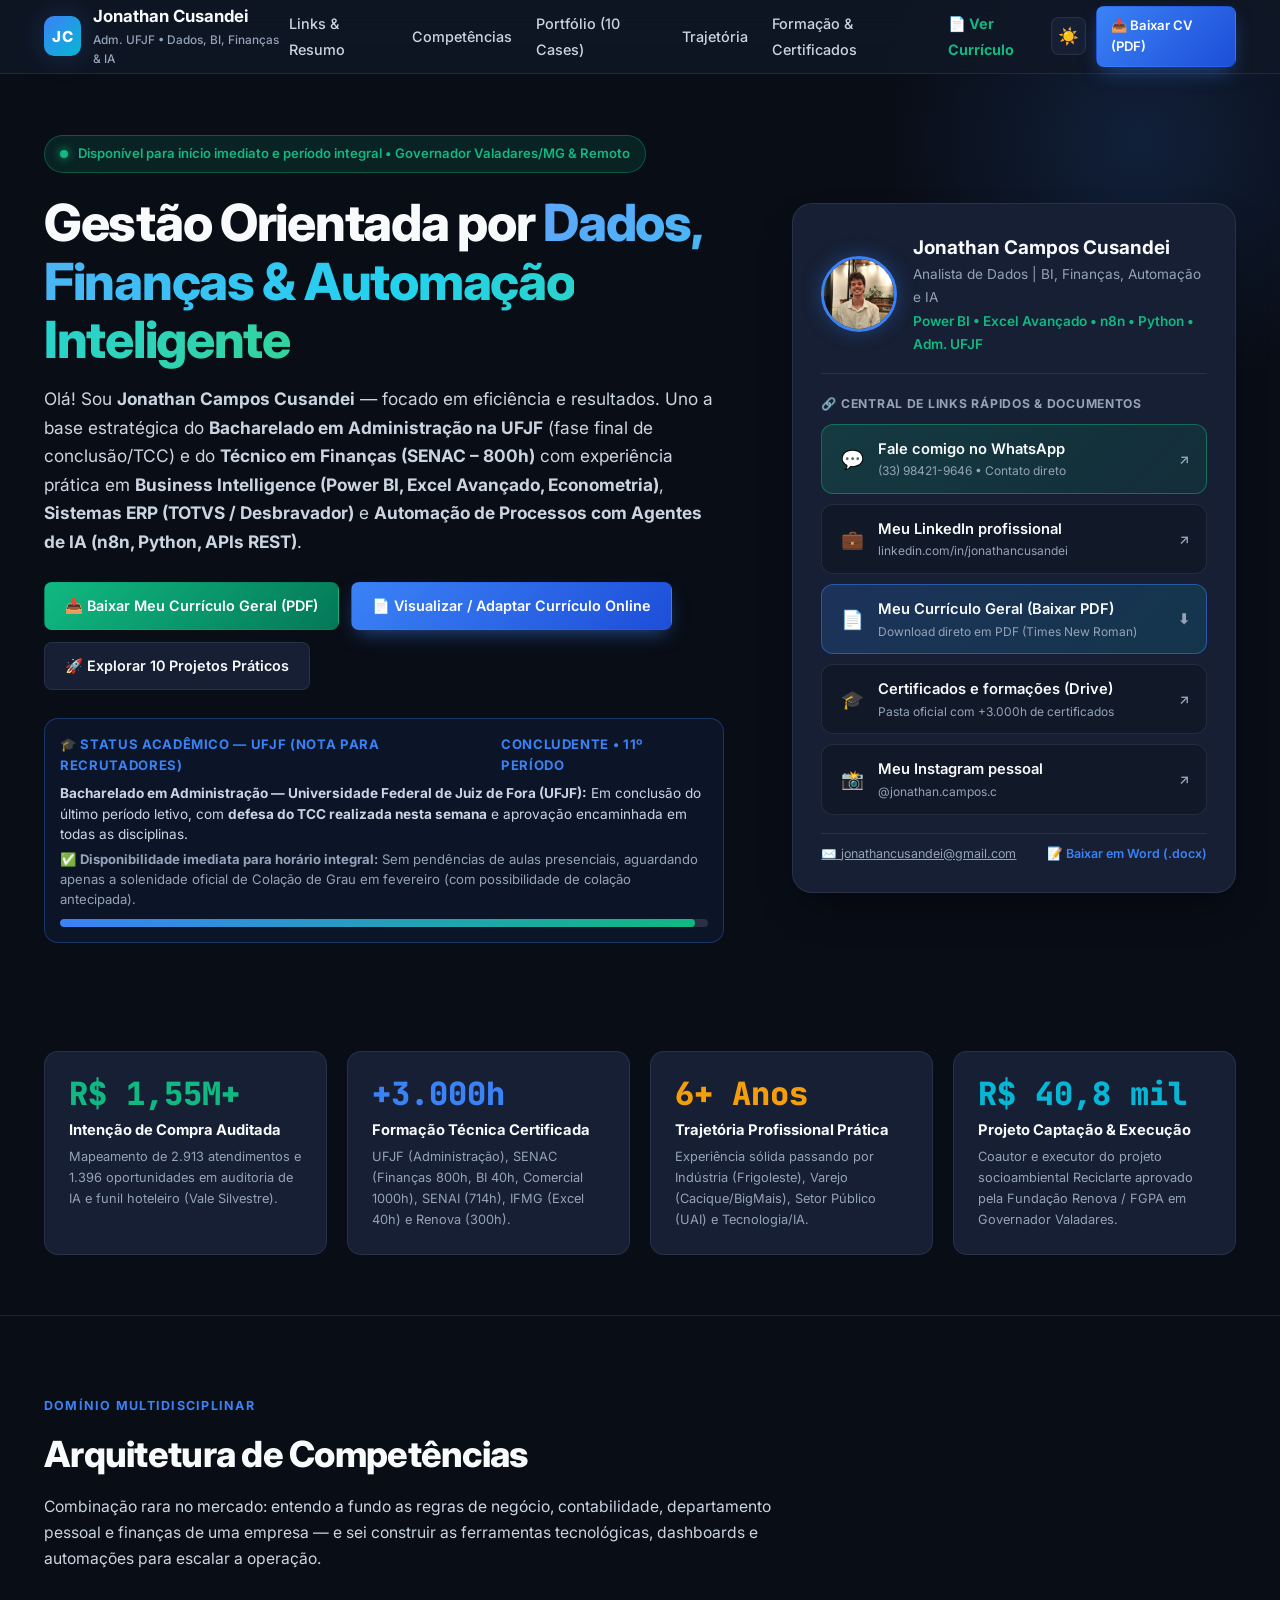
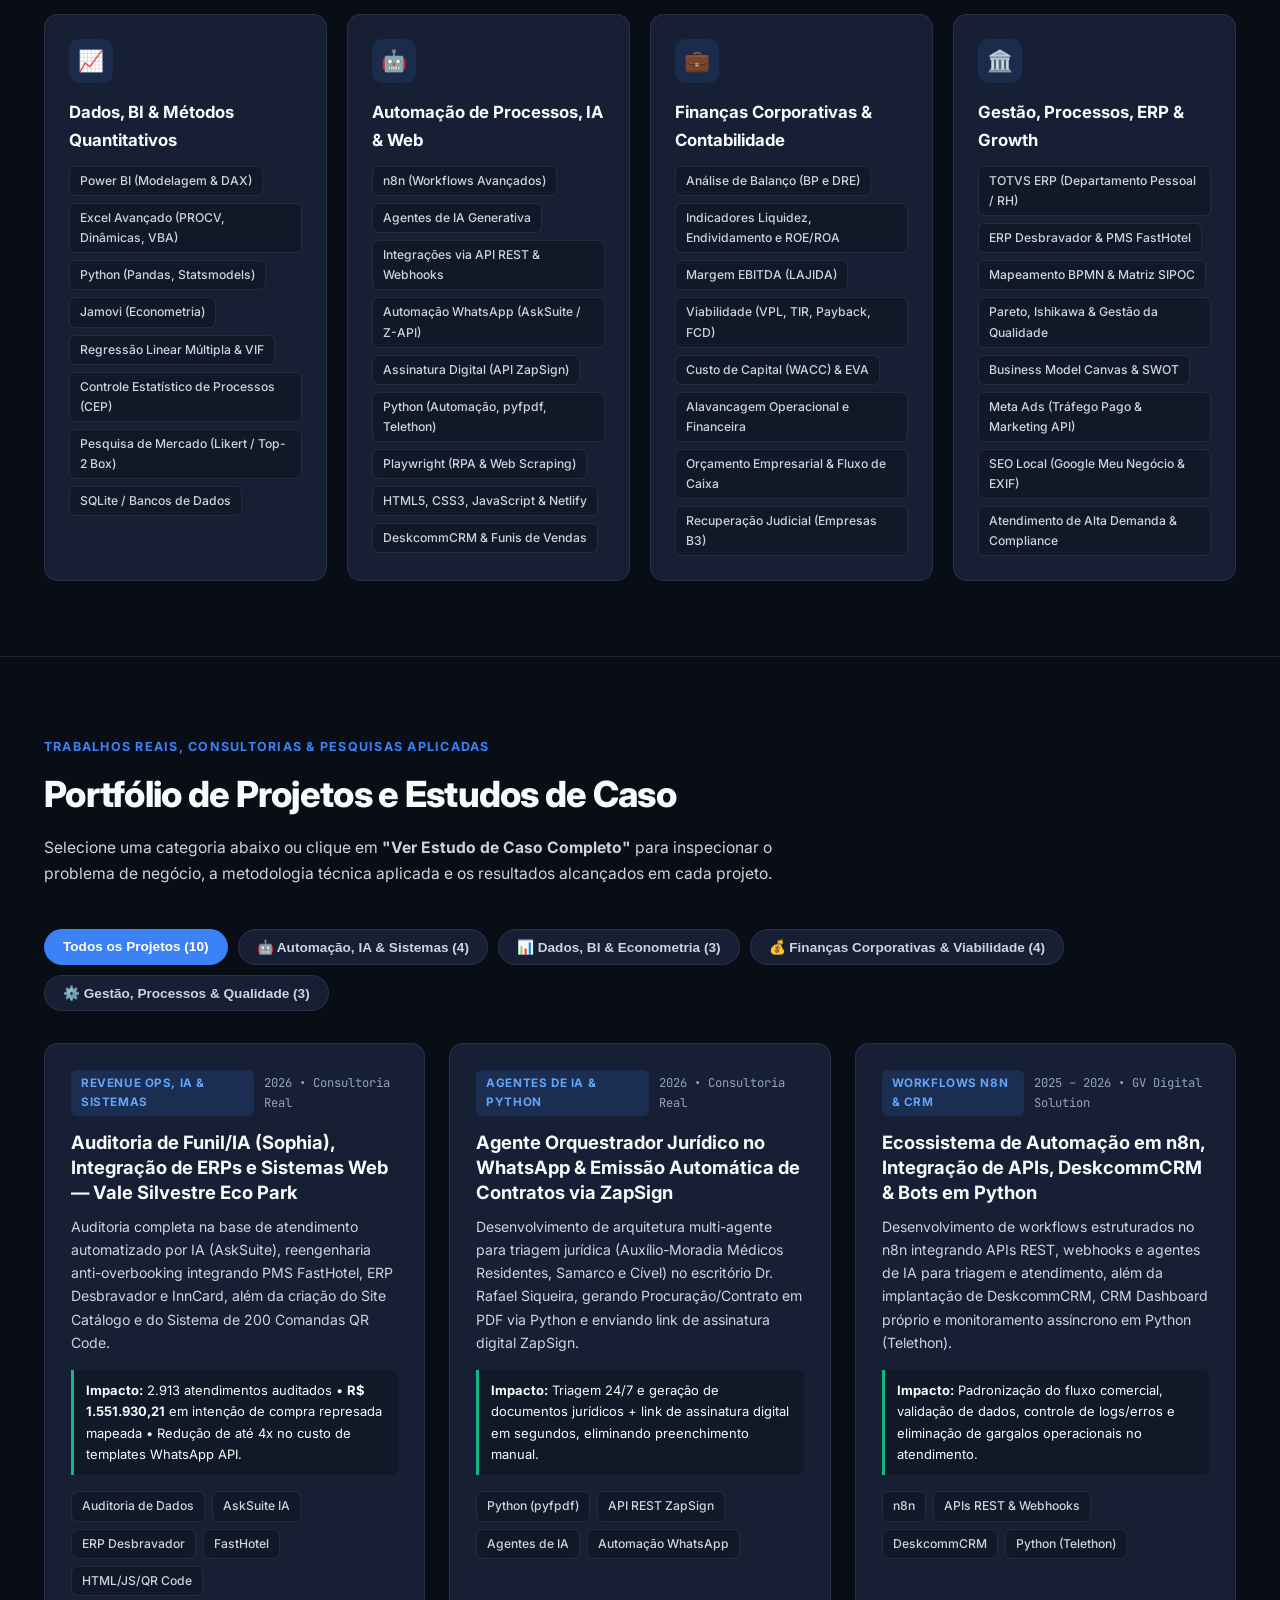
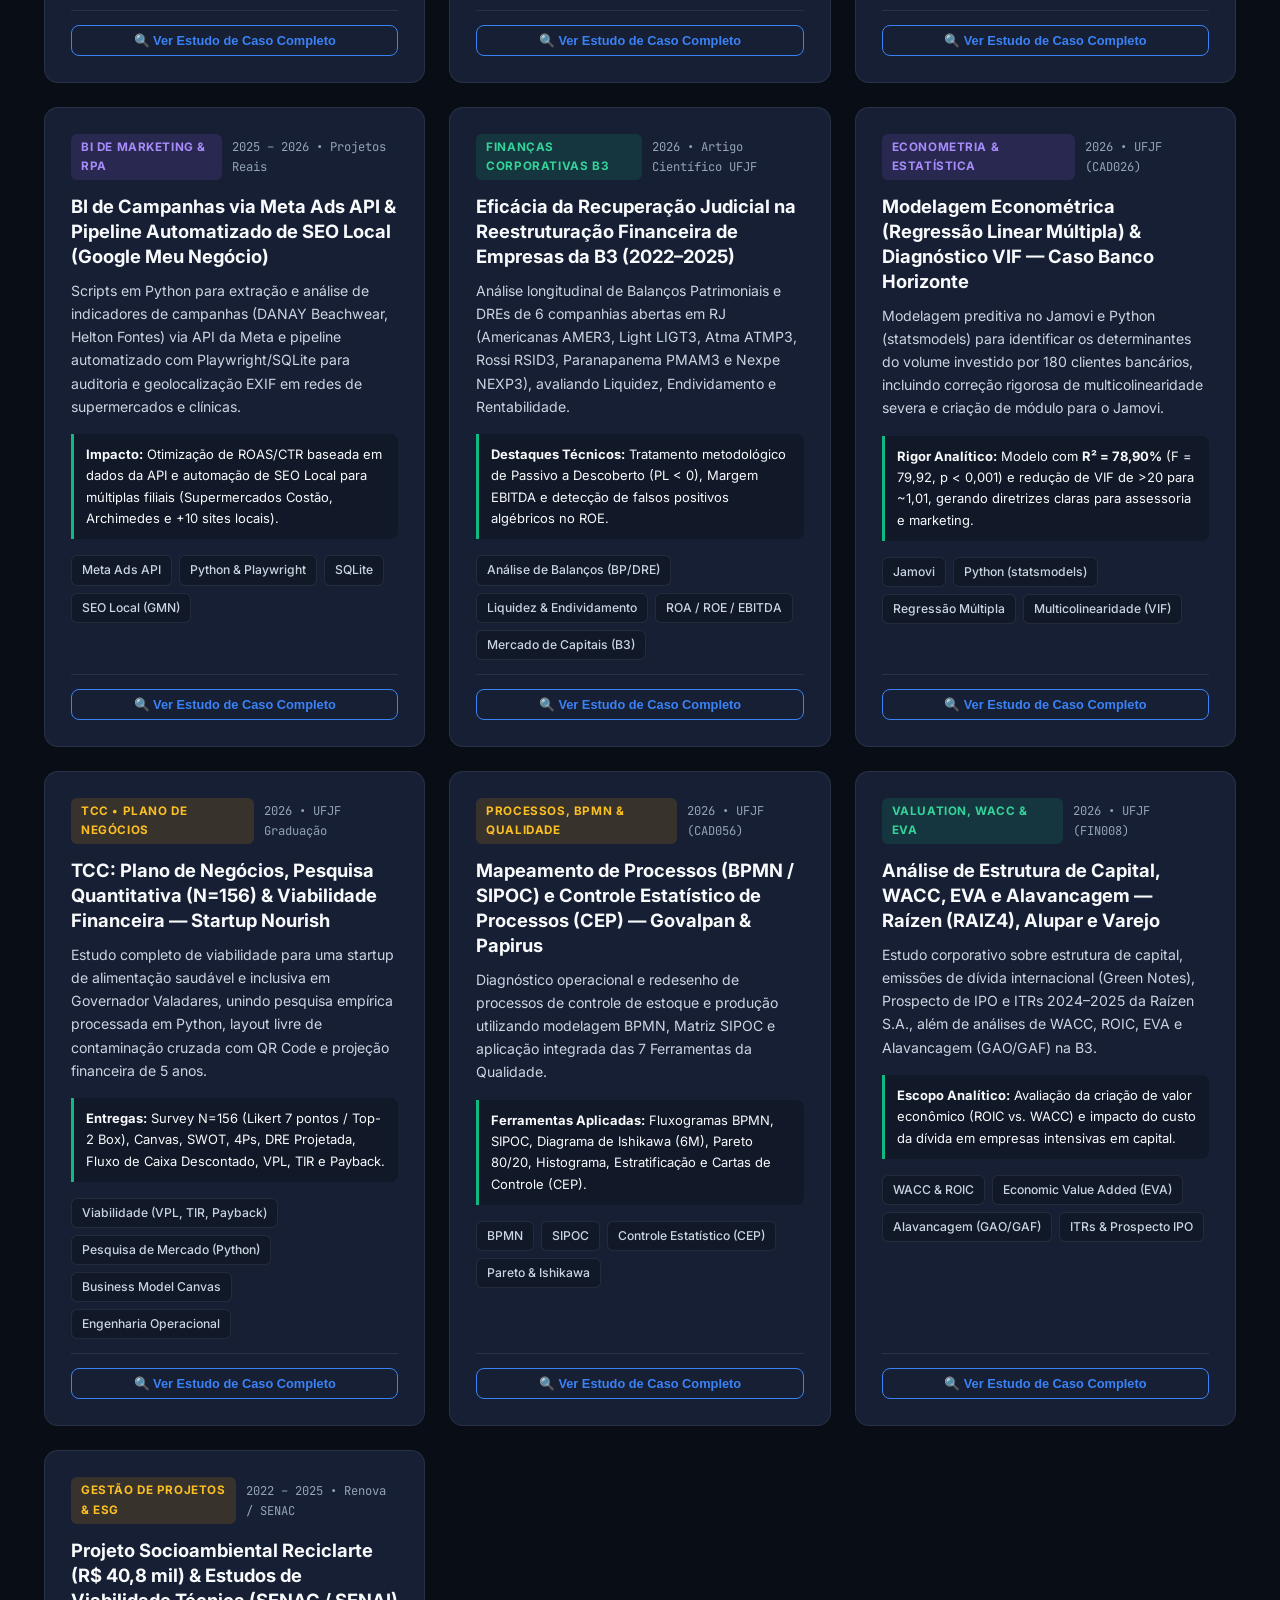
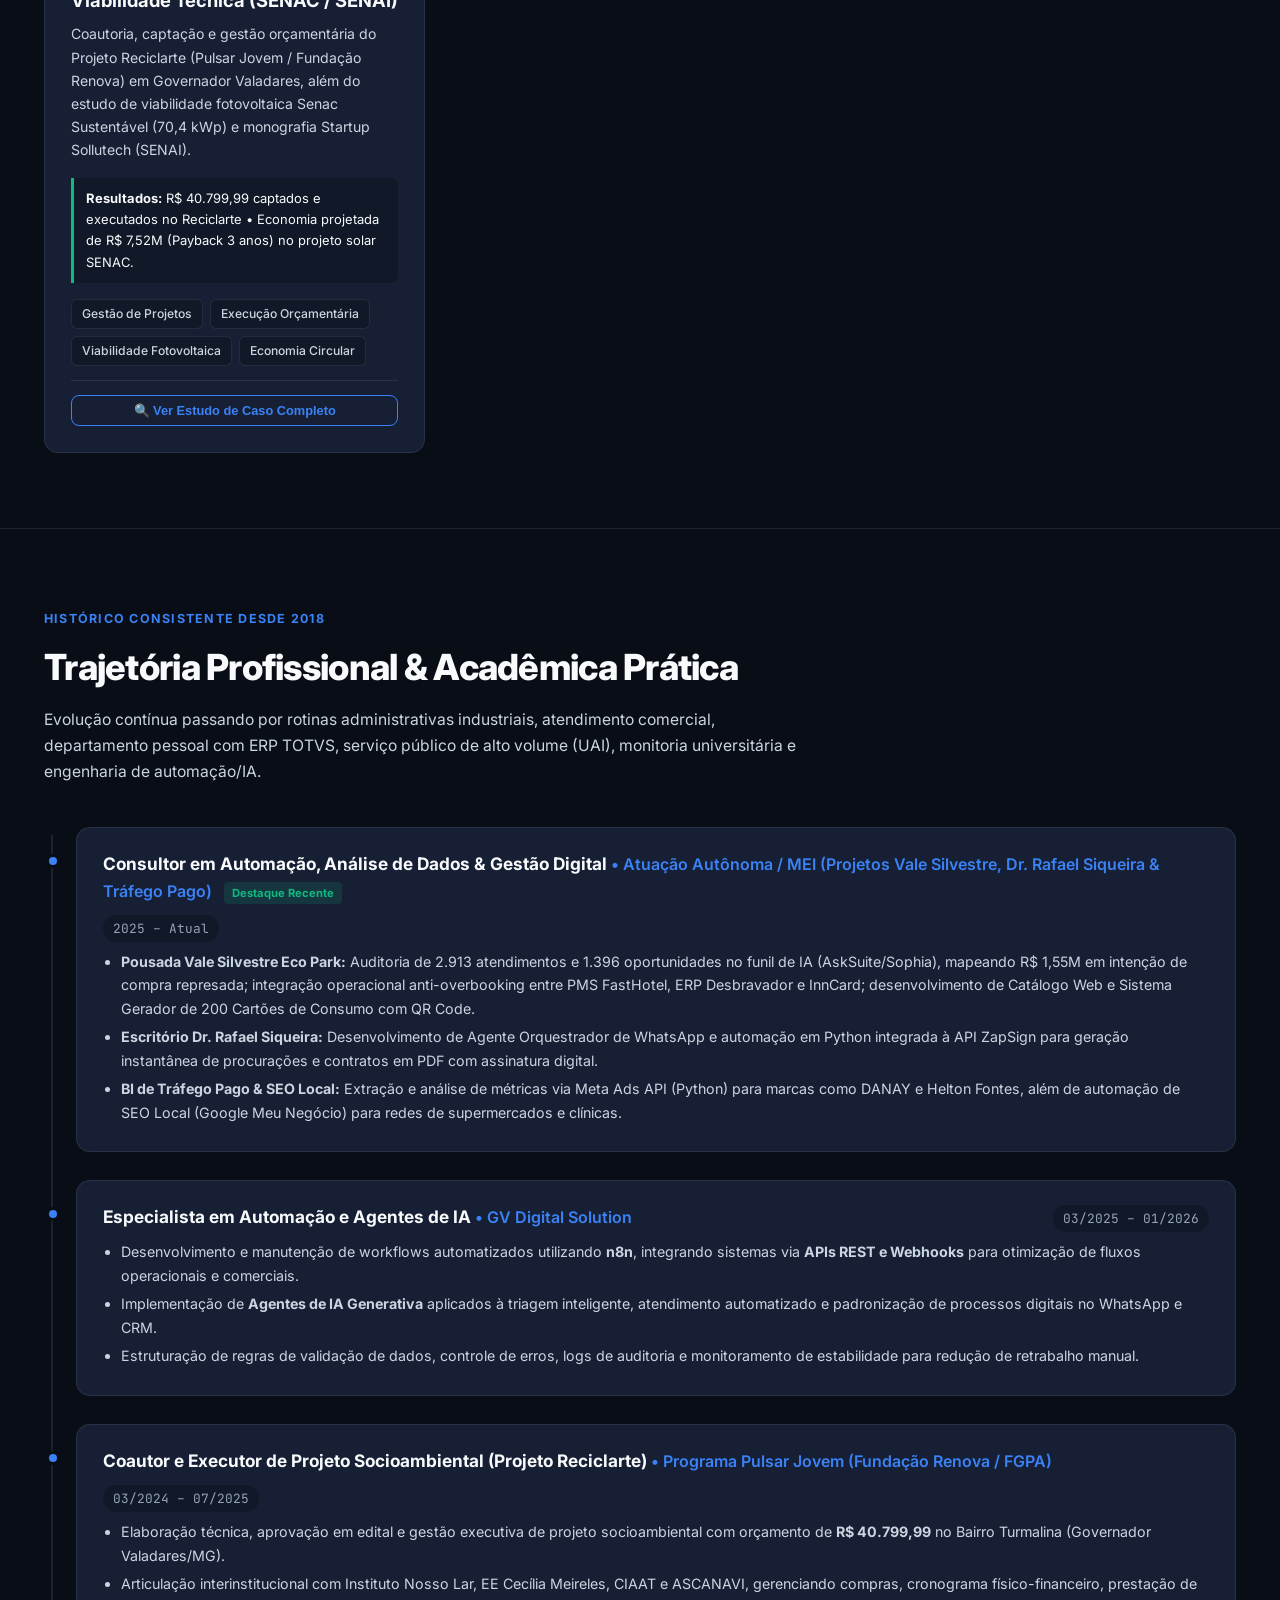
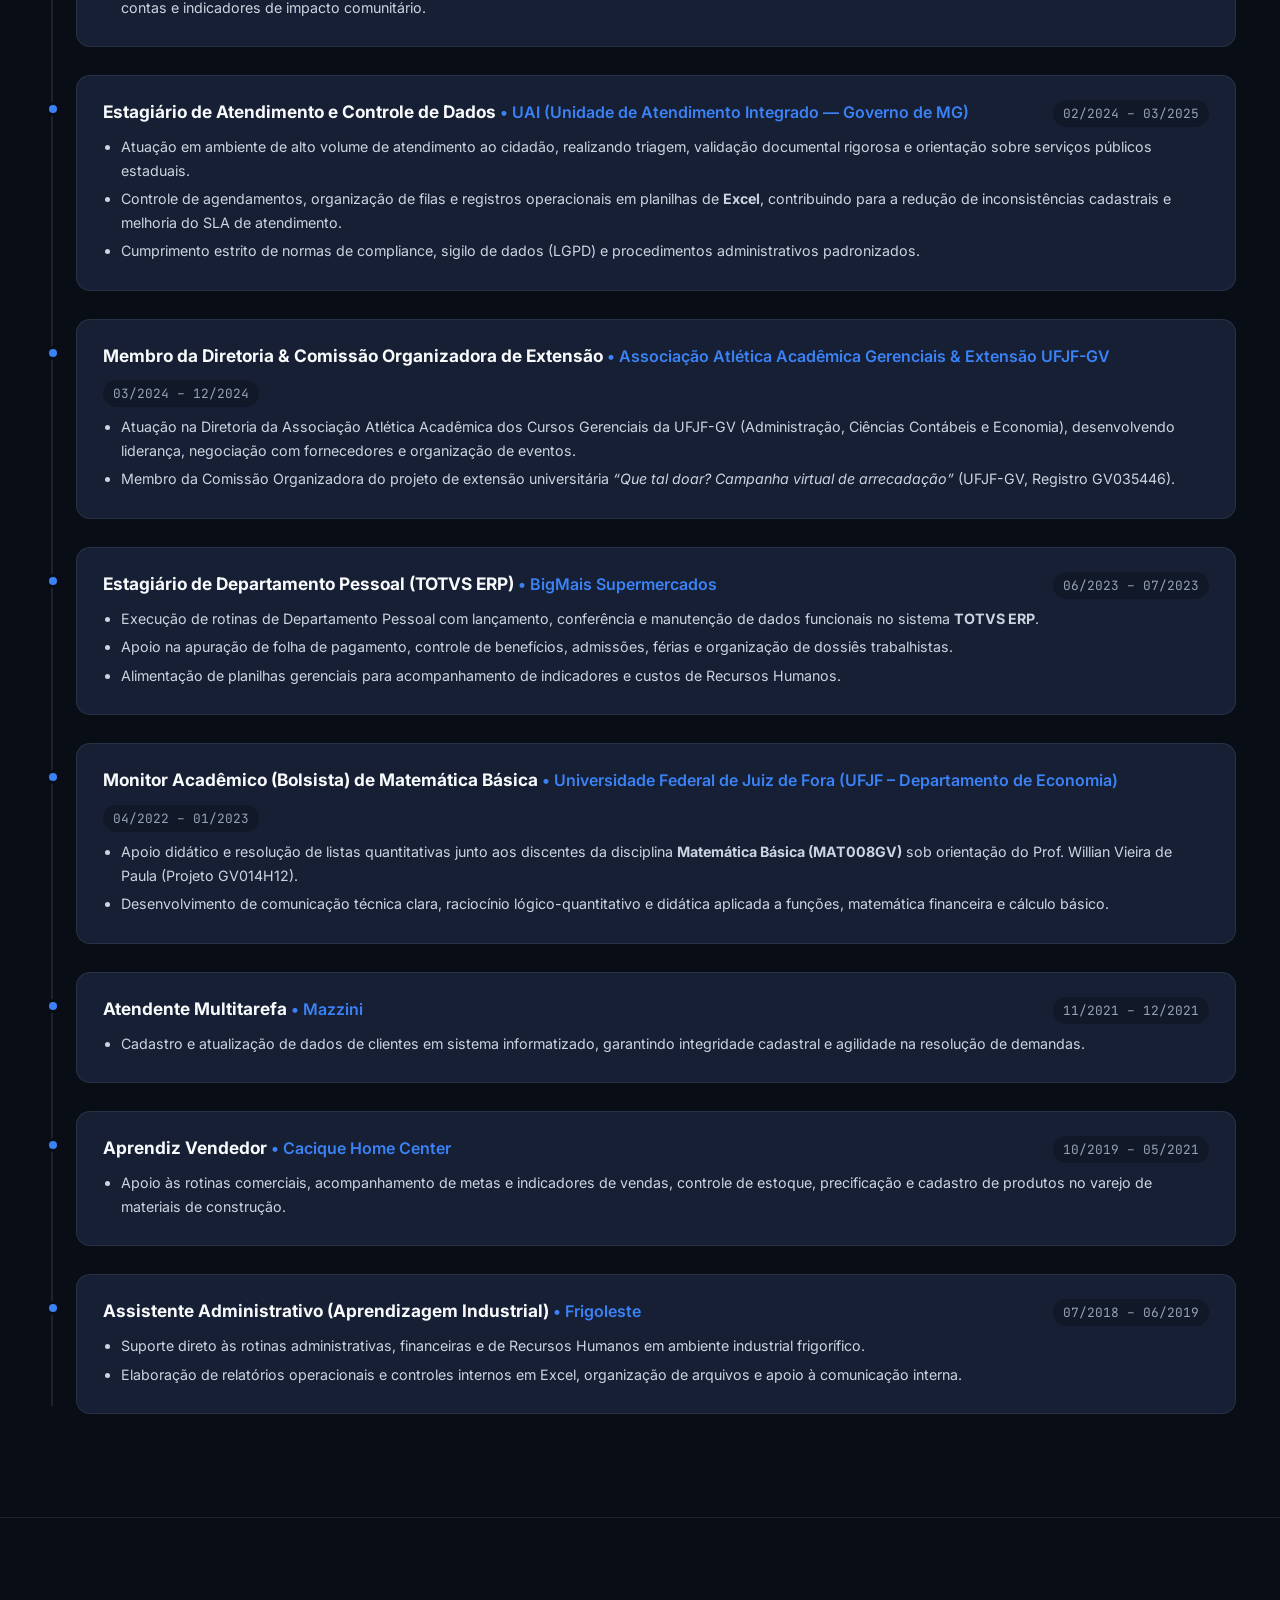
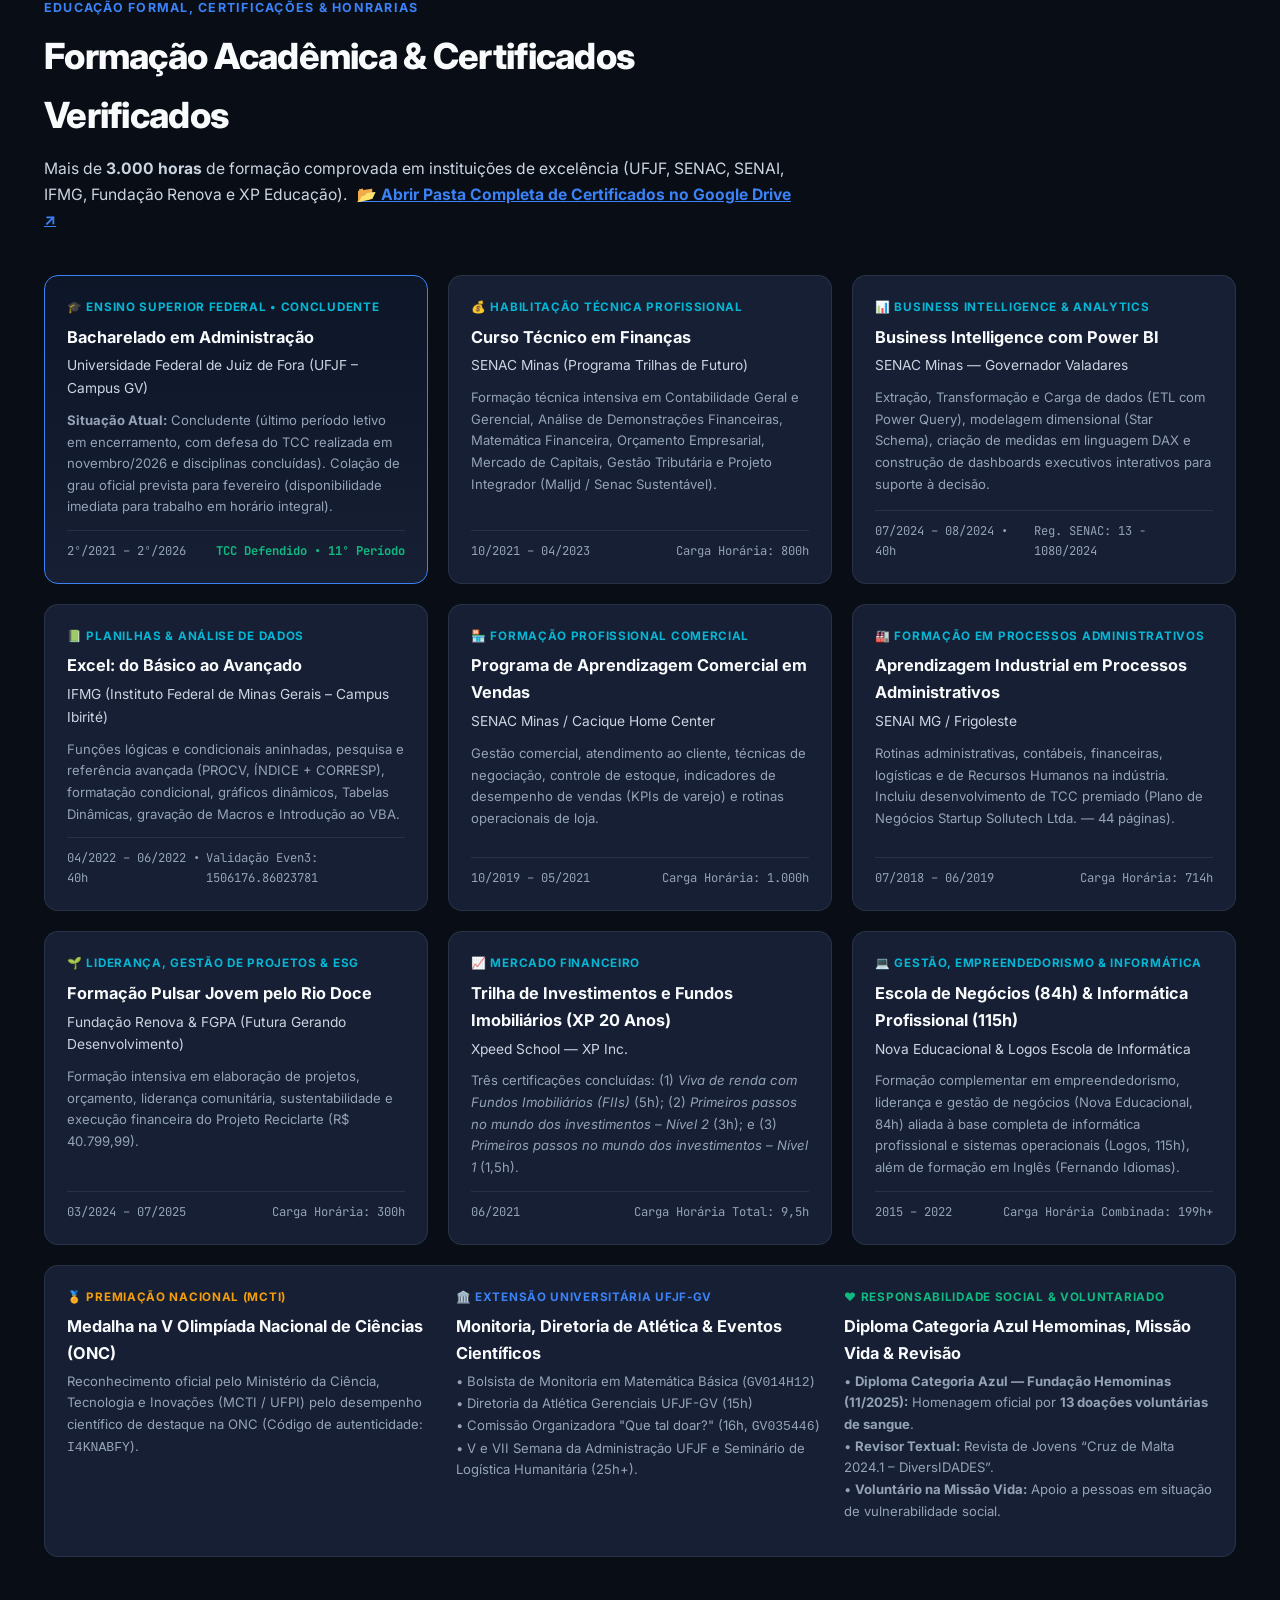
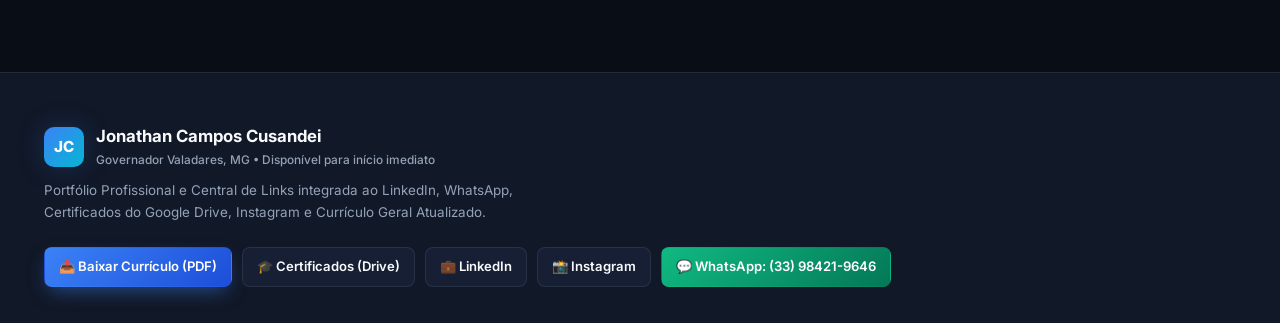
==== commit 2b68dd66: "Atualiza fonte Times New Roman no CV, gera PDF baixavel e integra hub completo do Linktree" ====
--- a/index.html
+++ b/index.html
@@ -3,8 +3,8 @@
 <head>
   <meta charset="UTF-8" />
   <meta name="viewport" content="width=device-width, initial-scale=1.0" />
-  <title>Jonathan Campos Cusandei | Portfólio Profissional — Administração (UFJF), Dados, BI, Finanças & IA</title>
-  <meta name="description" content="Portfólio profissional de Jonathan Campos Cusandei — Concludente em Administração pela UFJF, Técnico em Finanças (SENAC) e especialista em Análise de Dados, Business Intelligence, Finanças Corporativas e Automação de Processos com IA." />
+  <title>Jonathan Campos Cusandei | Portfólio Profissional, Currículo & Certificados</title>
+  <meta name="description" content="Jonathan Campos Cusandei — Analista de Dados em formação | BI, Finanças, Automação e IA | Power BI, Excel e n8n | Concludente em Administração pela UFJF." />
   <link rel="preconnect" href="https://fonts.googleapis.com">
   <link rel="preconnect" href="https://fonts.gstatic.com" crossorigin>
   <link href="https://fonts.googleapis.com/css2?family=Inter:wght@400;500;600;700;800&family=JetBrains+Mono:wght@500;700&display=swap" rel="stylesheet">
@@ -1046,7 +1046,76 @@
   }
 }
 
-</style>
+
+/* ==========================================================================
+   CENTRAL DE LINKS (HUB LINKTREE INTEGRADO)
+   ========================================================================== */
+.exec-avatar-img {
+  width: 76px;
+  height: 76px;
+  border-radius: 50%;
+  object-fit: cover;
+  border: 3px solid var(--accent-primary);
+  box-shadow: 0 0 20px rgba(59, 130, 246, 0.35);
+  flex-shrink: 0;
+}
+
+.hub-links-list {
+  display: flex;
+  flex-direction: column;
+  gap: 10px;
+  margin-bottom: 18px;
+}
+
+.hub-link-item {
+  display: flex;
+  align-items: center;
+  justify-content: space-between;
+  padding: 12px 16px;
+  border-radius: 12px;
+  background: var(--bg-secondary);
+  border: 1px solid var(--border-color);
+  font-size: 0.92rem;
+  font-weight: 600;
+  color: var(--text-primary);
+  transition: all 0.2s ease;
+}
+
+.hub-link-item:hover {
+  border-color: var(--accent-primary);
+  background: var(--bg-card-hover);
+  transform: translateX(4px);
+  box-shadow: var(--shadow-glow);
+}
+
+.hub-link-item.hub-primary {
+  background: linear-gradient(135deg, rgba(59, 130, 246, 0.2), rgba(6, 182, 212, 0.15));
+  border-color: rgba(59, 130, 246, 0.5);
+}
+
+.hub-link-item.hub-whatsapp {
+  background: linear-gradient(135deg, rgba(16, 185, 129, 0.18), rgba(5, 150, 105, 0.12));
+  border-color: rgba(16, 185, 129, 0.45);
+}
+
+.hub-link-left {
+  display: flex;
+  align-items: center;
+  gap: 12px;
+}
+
+.hub-link-icon {
+  font-size: 1.15rem;
+  width: 28px;
+  text-align: center;
+}
+
+.hub-link-arrow {
+  font-size: 0.85rem;
+  color: var(--text-muted);
+}
+
+  </style>
 </head>
 <body>
 
@@ -1062,22 +1131,22 @@
       </a>
 
       <ul class="nav-links">
-        <li><a href="#sobre">Resumo</a></li>
+        <li><a href="#sobre">Links & Resumo</a></li>
         <li><a href="#competencias">Competências</a></li>
         <li><a href="#projetos">Portfólio (10 Cases)</a></li>
         <li><a href="#trajetoria">Trajetória</a></li>
         <li><a href="#certificados">Formação & Certificados</a></li>
-        <li><a href="curriculo.html" style="color: var(--accent-emerald); font-weight: 700;">📄 Currículo Completo</a></li>
+        <li><a href="curriculo.html" style="color: var(--accent-emerald); font-weight: 700;">📄 Ver Currículo</a></li>
       </ul>
 
       <div class="nav-actions">
         <button id="themeToggle" class="theme-toggle" title="Alternar tema claro/escuro" aria-label="Alternar tema">☀️</button>
-        <a href="curriculo.html" class="btn btn-primary btn-sm">Baixar / Imprimir CV</a>
+        <a href="Curriculo_Jonathan_Cusandei.pdf" download="Curriculo_Jonathan_Cusandei.pdf" class="btn btn-primary btn-sm">📥 Baixar CV (PDF)</a>
       </div>
     </div>
   </header>
 
-  <!-- ======================= HERO SECTION ======================= -->
+  <!-- ======================= HERO SECTION + CENTRAL LINKTREE ======================= -->
   <main id="topo">
     <section class="hero" id="sobre">
       <div class="container hero-grid">
@@ -1092,79 +1161,94 @@
           </h1>
 
           <p class="hero-subtitle">
-            Olá! Sou <strong>Jonathan Campos Cusandei</strong>. Uno a base estratégica do <strong>Bacharelado em Administração na UFJF</strong> (fase final de conclusão/TCC) e do <strong>Técnico em Finanças (SENAC – 800h)</strong> com experiência prática em <strong>Business Intelligence (Power BI, Excel Avançado, Econometria)</strong>, <strong>Sistemas ERP (TOTVS / Desbravador)</strong> e <strong>Automação de Processos com Agentes de IA (n8n, Python, APIs REST)</strong>.
+            Olá! Sou <strong>Jonathan Campos Cusandei</strong> — focado em eficiência e resultados. Uno a base estratégica do <strong>Bacharelado em Administração na UFJF</strong> (fase final de conclusão/TCC) e do <strong>Técnico em Finanças (SENAC – 800h)</strong> com experiência prática em <strong>Business Intelligence (Power BI, Excel Avançado, Econometria)</strong>, <strong>Sistemas ERP (TOTVS / Desbravador)</strong> e <strong>Automação de Processos com Agentes de IA (n8n, Python, APIs REST)</strong>.
           </p>
 
           <div class="hero-cta-group">
-            <a href="#projetos" class="btn btn-primary">🚀 Explorar Projetos e Estudos de Caso</a>
-            <a href="curriculo.html" class="btn btn-emerald">📄 Ver Currículo Geral Atualizado (PDF/Print)</a>
-            <a href="https://wa.me/5533984219646?text=Ol%C3%A1%20Jonathan!%20Vi%20seu%20portf%C3%B3lio%20profissional%20e%20gostaria%20de%20conversar." target="_blank" rel="noopener" class="btn btn-secondary">💬 Falar no WhatsApp</a>
-          </div>
-
-          <div class="social-strip">
-            <a href="https://www.linkedin.com/in/jonathancusandei" target="_blank" rel="noopener" class="social-chip">
-              🔗 LinkedIn (/in/jonathancusandei)
-            </a>
-            <a href="https://www.instagram.com/jonathancusandei" target="_blank" rel="noopener" class="social-chip">
-              📸 Instagram (@jonathancusandei)
-            </a>
-            <a href="#certificados" class="social-chip">
-              🎓 Certificados Verificados (+3.000h)
-            </a>
-            <a href="mailto:jonathancusandei@gmail.com" class="social-chip">
-              ✉️ jonathancusandei@gmail.com
-            </a>
-            <span class="social-chip">
-              📞 (33) 98421-9646
-            </span>
-          </div>
-        </div>
-
-        <!-- Executive Card & UFJF Graduation Status for Recruiters -->
-        <aside class="exec-card">
-          <div class="exec-card-header">
-            <div class="exec-avatar">JC</div>
-            <div class="exec-meta">
-              <h2>Jonathan Campos Cusandei</h2>
-              <p>Administrador (Concludente UFJF) • Técnico em Finanças</p>
-              <p style="color: var(--accent-emerald); font-weight: 600; margin-top: 2px;">Analista de Dados | BI | Finanças | Automação & IA</p>
-            </div>
-          </div>
-
-          <div class="academic-status-box">
+            <a href="Curriculo_Jonathan_Cusandei.pdf" download="Curriculo_Jonathan_Cusandei.pdf" class="btn btn-emerald">📥 Baixar Meu Currículo Geral (PDF)</a>
+            <a href="curriculo.html" class="btn btn-primary">📄 Visualizar / Adaptar Currículo Online</a>
+            <a href="#projetos" class="btn btn-secondary">🚀 Explorar 10 Projetos Práticos</a>
+          </div>
+
+          <!-- Status Acadêmico UFJF em Destaque para Recrutadores -->
+          <div class="academic-status-box" style="margin-top: 10px; max-width: 680px;">
             <div class="academic-status-title">
               <span>🎓 Status Acadêmico — UFJF (Nota para Recrutadores)</span>
-              <span>99% Concluído</span>
+              <span>Concludente • 11º Período</span>
             </div>
             <p>
               <strong>Bacharelado em Administração — Universidade Federal de Juiz de Fora (UFJF):</strong>
               Em conclusão do último período letivo, com <strong>defesa do TCC realizada nesta semana</strong> e aprovação encaminhada em todas as disciplinas.
             </p>
-            <p style="margin-top: 6px; font-size: 0.8rem; color: var(--text-muted);">
-              ✅ <strong>Disponibilidade total de horário (período integral):</strong> Sem pendências de disciplinas presenciais, aguardando apenas a solenidade oficial de Colação de Grau (prevista para fevereiro, com possibilidade de colação antecipada).
+            <p style="margin-top: 6px; font-size: 0.82rem; color: var(--text-muted);">
+              ✅ <strong>Disponibilidade imediata para horário integral:</strong> Sem pendências de aulas presenciais, aguardando apenas a solenidade oficial de Colação de Grau em fevereiro (com possibilidade de colação antecipada).
             </p>
             <div class="progress-bar-wrap" title="Grade curricular e TCC concluídos">
               <div class="progress-bar-fill"></div>
             </div>
           </div>
-
-          <div class="exec-pillars">
-            <div class="pillar-item">
-              <strong>📊 Dados, BI & Estatística</strong>
-              <span>Power BI, Excel Avançado (40h IFMG), Python, Jamovi, Regressão/CEP</span>
-            </div>
-            <div class="pillar-item">
-              <strong>🤖 Automação & IA</strong>
-              <span>n8n, Agentes de IA, APIs REST, Webhooks, Python, CRM & ZapSign</span>
-            </div>
-            <div class="pillar-item">
-              <strong>💰 Finanças & ERP</strong>
-              <span>Técnico Finanças (800h), DRE/BP, WACC/EVA, Valuation B3, TOTVS ERP</span>
-            </div>
-            <div class="pillar-item">
-              <strong>⚙️ Processos & Gestão</strong>
-              <span>BPMN, SIPOC, 7 Ferramentas da Qualidade, Gestão de Projetos</span>
-            </div>
+        </div>
+
+        <!-- CENTRAL DE LINKS OFICIAIS (HUB COMPLETO DO LINKTREE) -->
+        <aside class="exec-card">
+          <div class="exec-card-header">
+            <img src="[data-uri]" alt="Foto de Jonathan Campos Cusandei" class="exec-avatar-img" />
+            <div class="exec-meta">
+              <h2>Jonathan Campos Cusandei</h2>
+              <p>Analista de Dados | BI, Finanças, Automação e IA</p>
+              <p style="color: var(--accent-emerald); font-weight: 600; margin-top: 2px;">Power BI • Excel Avançado • n8n • Python • Adm. UFJF</p>
+            </div>
+          </div>
+
+          <div style="font-size: 0.76rem; font-weight: 700; text-transform: uppercase; letter-spacing: 0.06em; color: var(--text-muted); margin-bottom: 10px;">
+            🔗 Central de Links Rápidos & Documentos
+          </div>
+
+          <div class="hub-links-list">
+            <a href="https://wa.me/5533984219646" target="_blank" rel="noopener" class="hub-link-item hub-whatsapp">
+              <span class="hub-link-left">
+                <span class="hub-link-icon">💬</span>
+                <span>Fale comigo no WhatsApp <small style="display:block; font-weight:400; color:var(--text-muted); font-size:0.75rem;">(33) 98421-9646 • Contato direto</small></span>
+              </span>
+              <span class="hub-link-arrow">↗</span>
+            </a>
+
+            <a href="https://www.linkedin.com/in/jonathancusandei/" target="_blank" rel="noopener" class="hub-link-item">
+              <span class="hub-link-left">
+                <span class="hub-link-icon">💼</span>
+                <span>Meu LinkedIn profissional <small style="display:block; font-weight:400; color:var(--text-muted); font-size:0.75rem;">linkedin.com/in/jonathancusandei</small></span>
+              </span>
+              <span class="hub-link-arrow">↗</span>
+            </a>
+
+            <a href="Curriculo_Jonathan_Cusandei.pdf" download="Curriculo_Jonathan_Cusandei.pdf" class="hub-link-item hub-primary">
+              <span class="hub-link-left">
+                <span class="hub-link-icon">📄</span>
+                <span>Meu Currículo Geral (Baixar PDF) <small style="display:block; font-weight:400; color:var(--text-muted); font-size:0.75rem;">Download direto em PDF (Times New Roman)</small></span>
+              </span>
+              <span class="hub-link-arrow">⬇</span>
+            </a>
+
+            <a href="https://drive.google.com/drive/folders/1a7LQ4NkBHIOzWLHPlceOv_vfF8xGvp0C?usp=sharing" target="_blank" rel="noopener" class="hub-link-item">
+              <span class="hub-link-left">
+                <span class="hub-link-icon">🎓</span>
+                <span>Certificados e formações (Drive) <small style="display:block; font-weight:400; color:var(--text-muted); font-size:0.75rem;">Pasta oficial com +3.000h de certificados</small></span>
+              </span>
+              <span class="hub-link-arrow">↗</span>
+            </a>
+
+            <a href="https://www.instagram.com/jonathan.campos.c/" target="_blank" rel="noopener" class="hub-link-item">
+              <span class="hub-link-left">
+                <span class="hub-link-icon">📸</span>
+                <span>Meu Instagram pessoal <small style="display:block; font-weight:400; color:var(--text-muted); font-size:0.75rem;">@jonathan.campos.c</small></span>
+              </span>
+              <span class="hub-link-arrow">↗</span>
+            </a>
+          </div>
+
+          <div style="display: flex; justify-content: space-between; align-items: center; padding-top: 10px; border-top: 1px solid var(--border-color); font-size: 0.78rem; color: var(--text-muted);">
+            <a href="mailto:jonathancusandei@gmail.com" style="text-decoration: underline;">✉️ jonathancusandei@gmail.com</a>
+            <a href="Curriculo_Geral_Atualizado_Jonathan_Cusandei.docx" download="Curriculo_Jonathan_Cusandei.docx" style="color: var(--accent-primary); font-weight: 600;">📝 Baixar em Word (.docx)</a>
           </div>
         </aside>
       </div>
@@ -1577,7 +1661,7 @@
               <div>
                 <span class="timeline-role">Consultor em Automação, Análise de Dados & Gestão Digital</span>
                 <span class="timeline-company"> • Atuação Autônoma / MEI (Projetos Vale Silvestre, Dr. Rafael Siqueira & Tráfego Pago)</span>
-                <span class="new-discovery-badge">Novo no Portfólio/CV</span>
+                <span class="new-discovery-badge">Destaque Recente</span>
               </div>
               <span class="timeline-period">2025 – Atual</span>
             </div>
@@ -1610,7 +1694,6 @@
               <div>
                 <span class="timeline-role">Coautor e Executor de Projeto Socioambiental (Projeto Reciclarte)</span>
                 <span class="timeline-company"> • Programa Pulsar Jovem (Fundação Renova / FGPA)</span>
-                <span class="new-discovery-badge">Novo no Portfólio/CV</span>
               </div>
               <span class="timeline-period">03/2024 – 07/2025</span>
             </div>
@@ -1642,7 +1725,6 @@
               <div>
                 <span class="timeline-role">Membro da Diretoria & Comissão Organizadora de Extensão</span>
                 <span class="timeline-company"> • Associação Atlética Acadêmica Gerenciais & Extensão UFJF-GV</span>
-                <span class="new-discovery-badge">Novo no Portfólio/CV</span>
               </div>
               <span class="timeline-period">03/2024 – 12/2024</span>
             </div>
@@ -1674,7 +1756,6 @@
               <div>
                 <span class="timeline-role">Monitor Acadêmico (Bolsista) de Matemática Básica</span>
                 <span class="timeline-company"> • Universidade Federal de Juiz de Fora (UFJF – Departamento de Economia)</span>
-                <span class="new-discovery-badge">Novo no Portfólio/CV</span>
               </div>
               <span class="timeline-period">04/2022 – 01/2023</span>
             </div>
@@ -1738,7 +1819,8 @@
           <span class="section-eyebrow">Educação Formal, Certificações & Honrarias</span>
           <h2 class="section-title">Formação Acadêmica & Certificados Verificados</h2>
           <p class="section-subtitle">
-            Mais de <strong>3.000 horas</strong> de formação comprovada em instituições de excelência (UFJF, SENAC, SENAI, IFMG, Fundação Renova e XP Educação), incluindo códigos de autenticidade para conferência imediata por recrutadores.
+            Mais de <strong>3.000 horas</strong> de formação comprovada em instituições de excelência (UFJF, SENAC, SENAI, IFMG, Fundação Renova e XP Educação).
+            <a href="https://drive.google.com/drive/folders/1a7LQ4NkBHIOzWLHPlceOv_vfF8xGvp0C?usp=sharing" target="_blank" rel="noopener" style="color: var(--accent-primary); font-weight: 700; text-decoration: underline; margin-left: 6px;">📂 Abrir Pasta Completa de Certificados no Google Drive ↗</a>
           </p>
         </div>
 
@@ -1792,10 +1874,10 @@
             </div>
           </div>
 
-          <!-- EXCEL AVANÇADO IFMG (DESCOBERTO NO DRIVE) -->
+          <!-- EXCEL AVANÇADO IFMG -->
           <div class="cert-card">
             <div>
-              <div class="cert-type">📗 Planilhas & Análise de Dados • Novo no CV</div>
+              <div class="cert-type">📗 Planilhas & Análise de Dados</div>
               <h3 class="cert-title">Excel: do Básico ao Avançado</h3>
               <div class="cert-inst">IFMG (Instituto Federal de Minas Gerais – Campus Ibirité)</div>
               <p class="cert-details">
@@ -1856,10 +1938,10 @@
             </div>
           </div>
 
-          <!-- TRILHA XP EDUCAÇÃO / XPEED (DESCOBERTO NO DRIVE) -->
+          <!-- TRILHA XP EDUCAÇÃO / XPEED -->
           <div class="cert-card">
             <div>
-              <div class="cert-type">📈 Mercado Financeiro • Novo no CV</div>
+              <div class="cert-type">📈 Mercado Financeiro</div>
               <h3 class="cert-title">Trilha de Investimentos e Fundos Imobiliários (XP 20 Anos)</h3>
               <div class="cert-inst">Xpeed School — XP Inc.</div>
               <p class="cert-details">
@@ -1892,7 +1974,7 @@
           <div class="cert-card" style="grid-column: 1 / -1;">
             <div style="display: grid; grid-template-columns: repeat(auto-fit, minmax(260px, 1fr)); gap: 20px;">
               <div>
-                <div class="cert-type" style="color: var(--accent-amber);">🏅 Premiação Nacional (MCTI) • Novo no CV</div>
+                <div class="cert-type" style="color: var(--accent-amber);">🏅 Premiação Nacional (MCTI)</div>
                 <h3 class="cert-title">Medalha na V Olimpíada Nacional de Ciências (ONC)</h3>
                 <p class="cert-details">
                   Reconhecimento oficial pelo Ministério da Ciência, Tecnologia e Inovações (MCTI / UFPI) pelo desempenho científico de destaque na ONC (Código de autenticidade: <code>I4KNABFY</code>).
@@ -1900,7 +1982,7 @@
               </div>
 
               <div>
-                <div class="cert-type" style="color: var(--accent-primary);">🏛️ Extensão Universitária UFJF-GV • Novo no CV</div>
+                <div class="cert-type" style="color: var(--accent-primary);">🏛️ Extensão Universitária UFJF-GV</div>
                 <h3 class="cert-title">Monitoria, Diretoria de Atlética & Eventos Científicos</h3>
                 <p class="cert-details">
                   • Bolsista de Monitoria em Matemática Básica (<code>GV014H12</code>)<br/>
@@ -1947,15 +2029,16 @@
           </div>
         </div>
         <p style="font-size: 0.84rem; color: var(--text-muted); max-width: 540px;">
-          Portfólio Profissional e Acadêmico integrado ao LinkedIn, Instagram, Google Drive de Certificados e Currículo Geral Atualizado.
+          Portfólio Profissional e Central de Links integrada ao LinkedIn, WhatsApp, Certificados do Google Drive, Instagram e Currículo Geral Atualizado.
         </p>
       </div>
 
       <div style="display: flex; flex-wrap: wrap; gap: 10px;">
-        <a href="curriculo.html" class="btn btn-primary btn-sm">📄 Abrir Currículo para Impressão / PDF</a>
-        <a href="https://www.linkedin.com/in/jonathancusandei" target="_blank" rel="noopener" class="btn btn-secondary btn-sm">LinkedIn</a>
-        <a href="https://www.instagram.com/jonathancusandei" target="_blank" rel="noopener" class="btn btn-secondary btn-sm">Instagram</a>
-        <a href="https://wa.me/5533984219646" target="_blank" rel="noopener" class="btn btn-emerald btn-sm">WhatsApp: (33) 98421-9646</a>
+        <a href="Curriculo_Jonathan_Cusandei.pdf" download="Curriculo_Jonathan_Cusandei.pdf" class="btn btn-primary btn-sm">📥 Baixar Currículo (PDF)</a>
+        <a href="https://drive.google.com/drive/folders/1a7LQ4NkBHIOzWLHPlceOv_vfF8xGvp0C?usp=sharing" target="_blank" rel="noopener" class="btn btn-secondary btn-sm">🎓 Certificados (Drive)</a>
+        <a href="https://www.linkedin.com/in/jonathancusandei/" target="_blank" rel="noopener" class="btn btn-secondary btn-sm">💼 LinkedIn</a>
+        <a href="https://www.instagram.com/jonathan.campos.c/" target="_blank" rel="noopener" class="btn btn-secondary btn-sm">📸 Instagram</a>
+        <a href="https://wa.me/5533984219646" target="_blank" rel="noopener" class="btn btn-emerald btn-sm">💬 WhatsApp: (33) 98421-9646</a>
       </div>
     </div>
   </footer>
@@ -1966,12 +2049,12 @@
    ========================================================================== */
 
 const PROFILE_LINKS = {
-  linkedin: "https://www.linkedin.com/in/jonathancusandei",
-  instagram: "https://www.instagram.com/jonathancusandei",
-  whatsapp: "https://wa.me/5533984219646?text=Ol%C3%A1%20Jonathan!%20Vi%20seu%20portf%C3%B3lio%20profissional%20e%20gostaria%20de%20conversar.",
+  linkedin: "https://www.linkedin.com/in/jonathancusandei/",
+  instagram: "https://www.instagram.com/jonathan.campos.c/",
+  whatsapp: "https://wa.me/5533984219646",
   email: "mailto:jonathancusandei@gmail.com",
   // Se desejar apontar direto para o link compartilhado da pasta "05 - Certificados" no Google Drive, basta colar abaixo:
-  driveCertificados: "#certificados"
+  driveCertificados: "https://drive.google.com/drive/folders/1a7LQ4NkBHIOzWLHPlceOv_vfF8xGvp0C?usp=sharing"
 };
 
 const CASE_STUDIES = {
@@ -2273,6 +2356,6 @@
   });
 });
 
-</script>
+  </script>
 </body>
 </html>
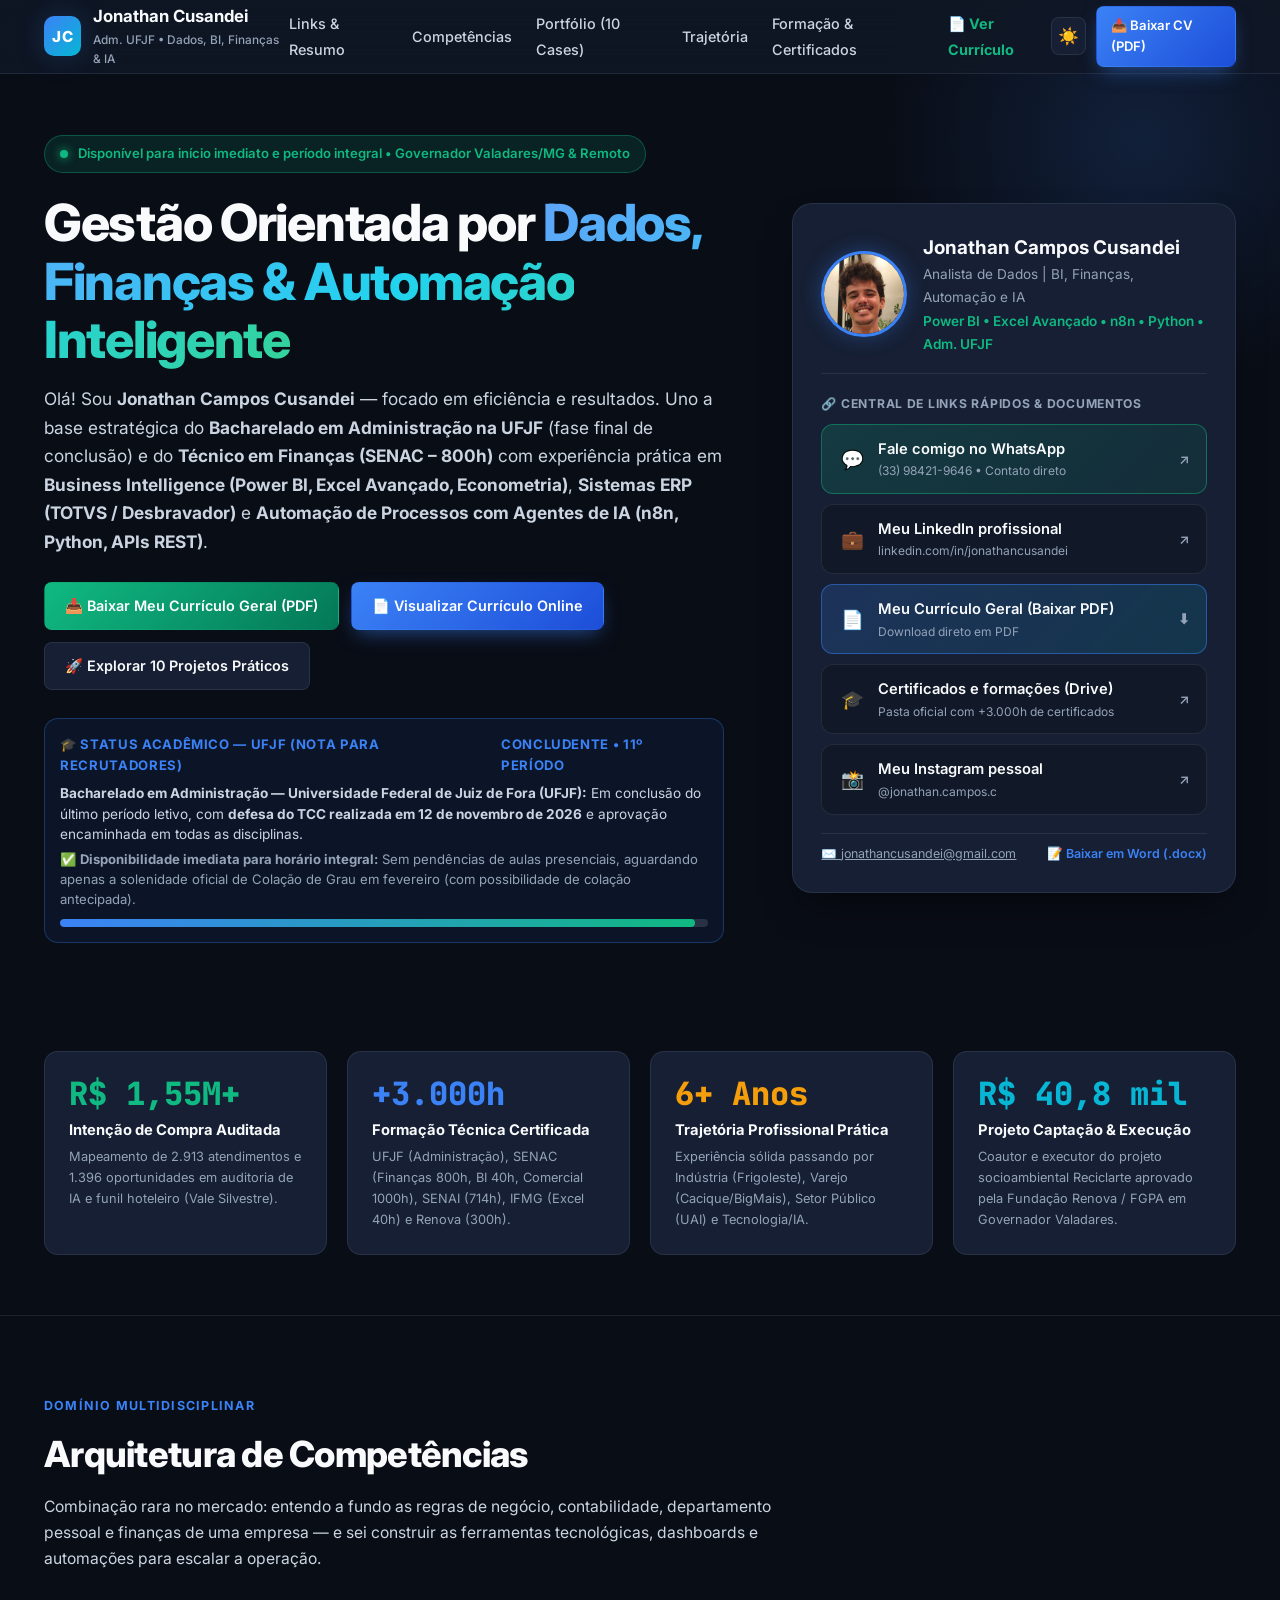
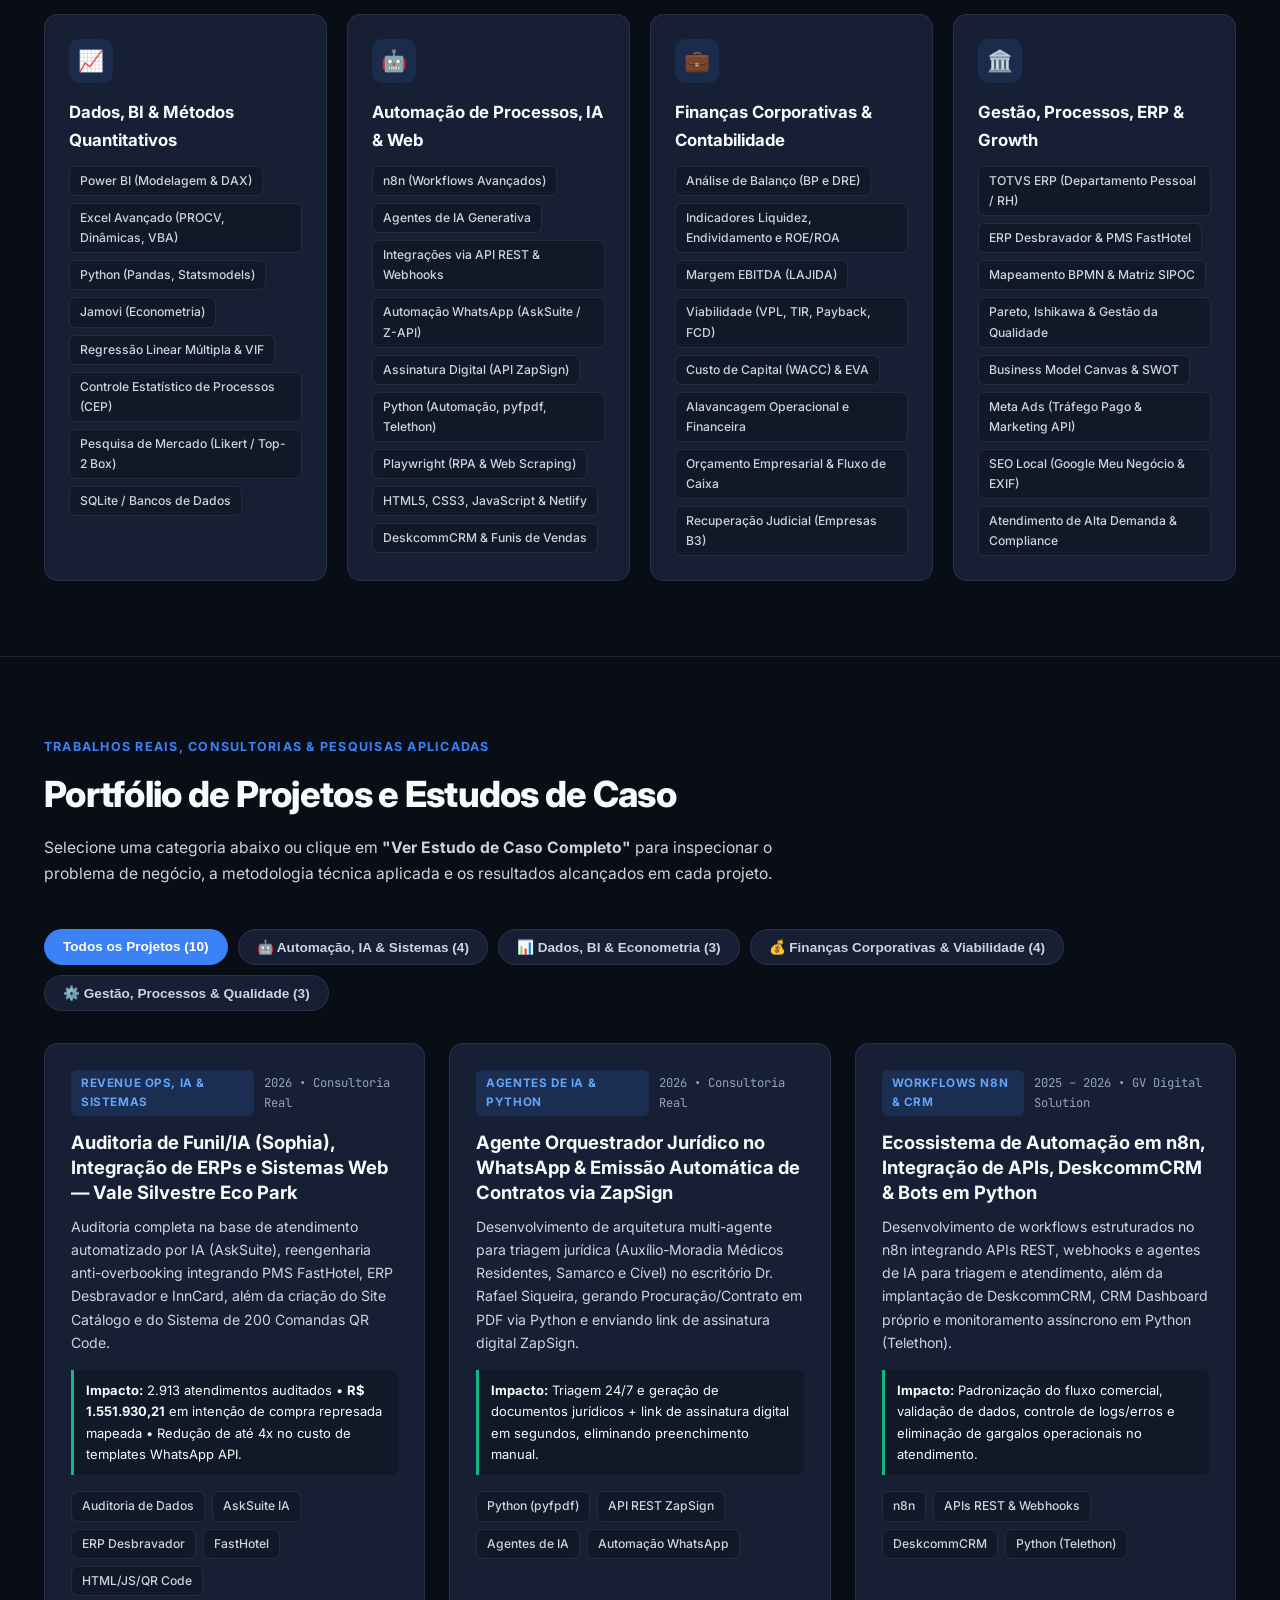
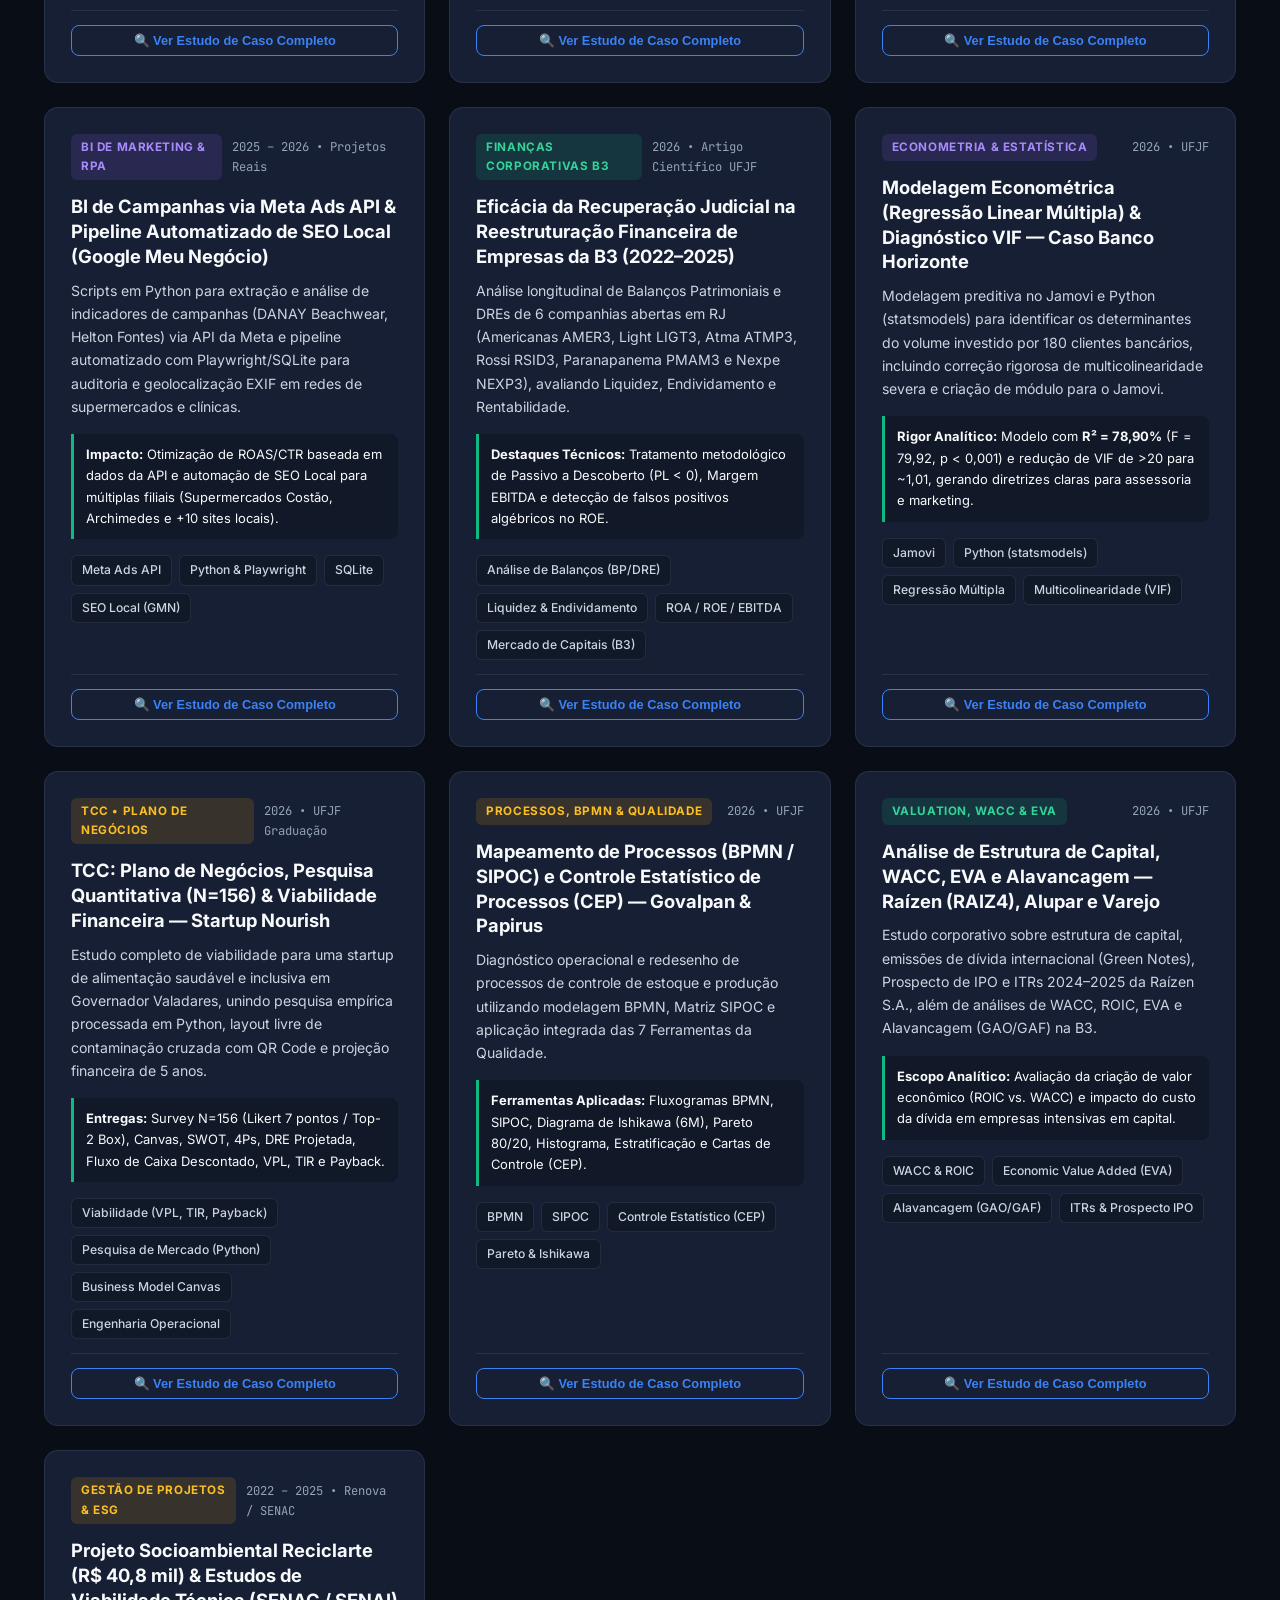
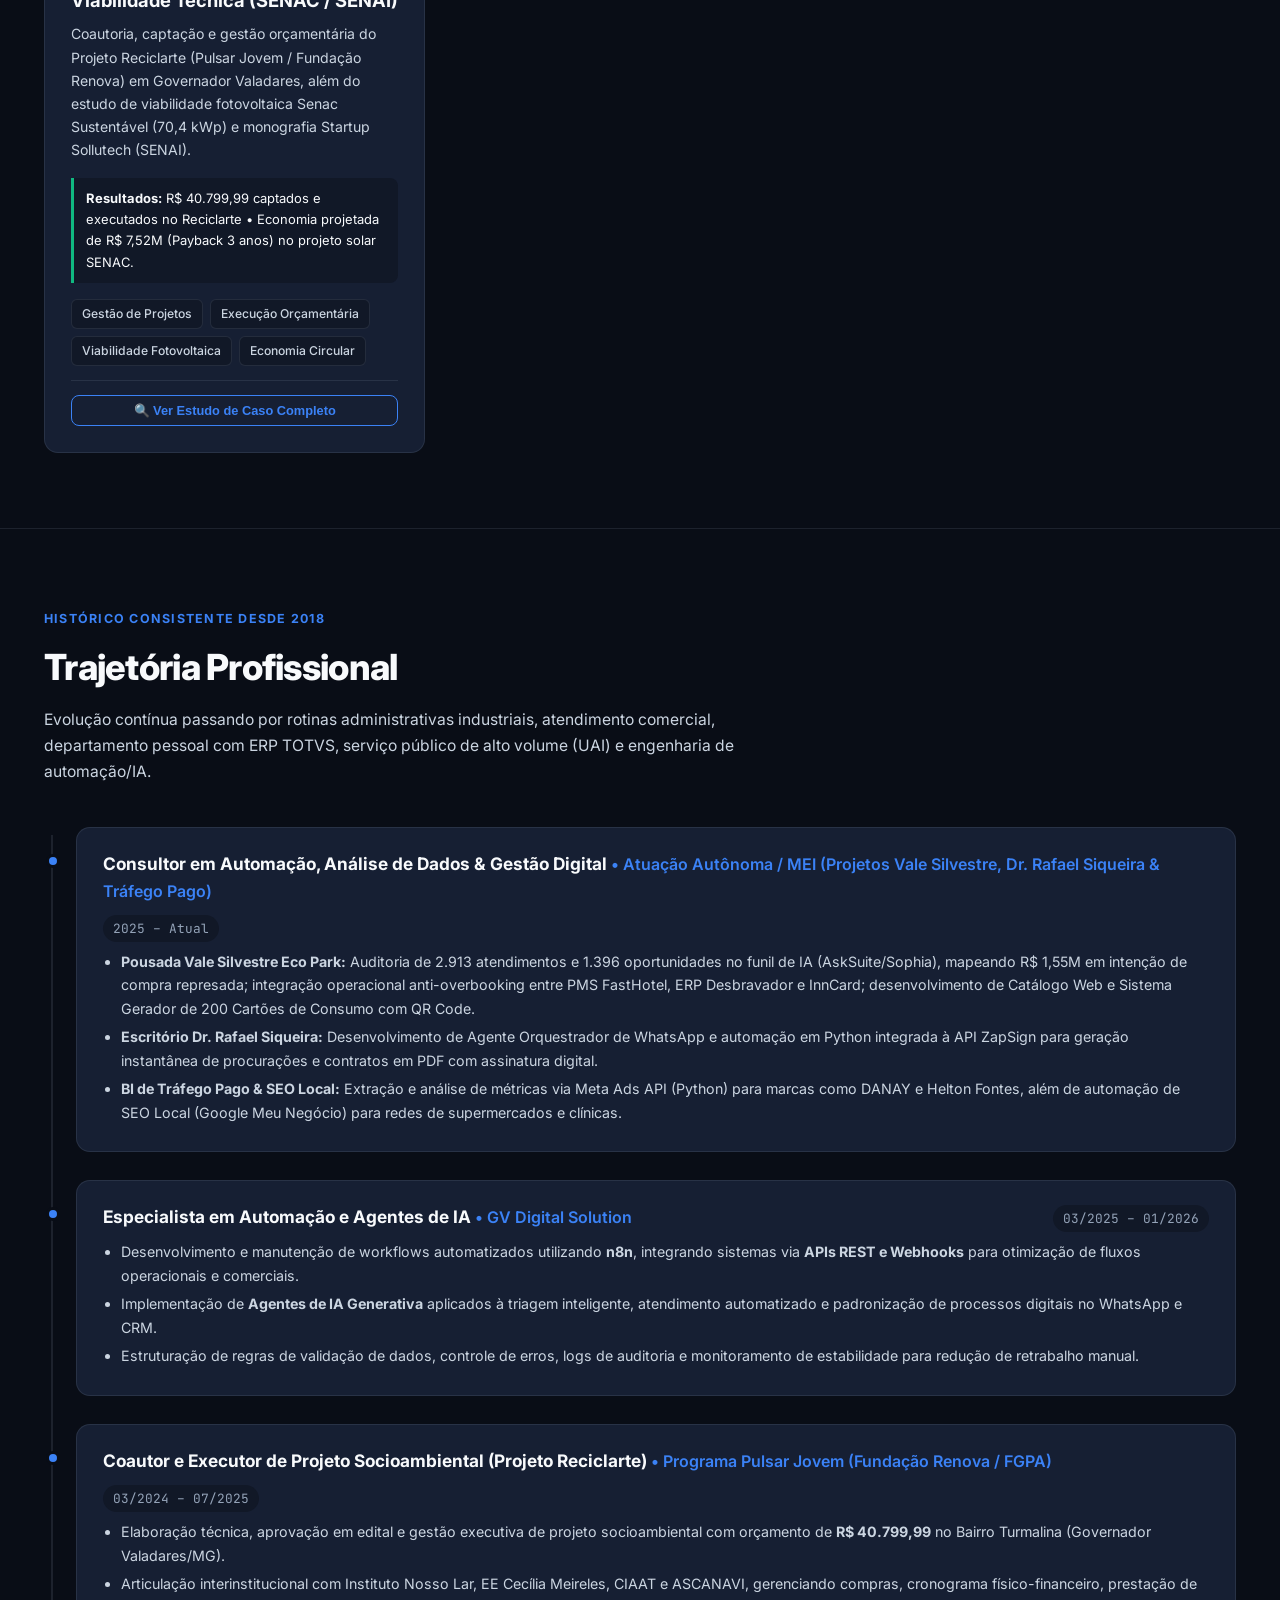
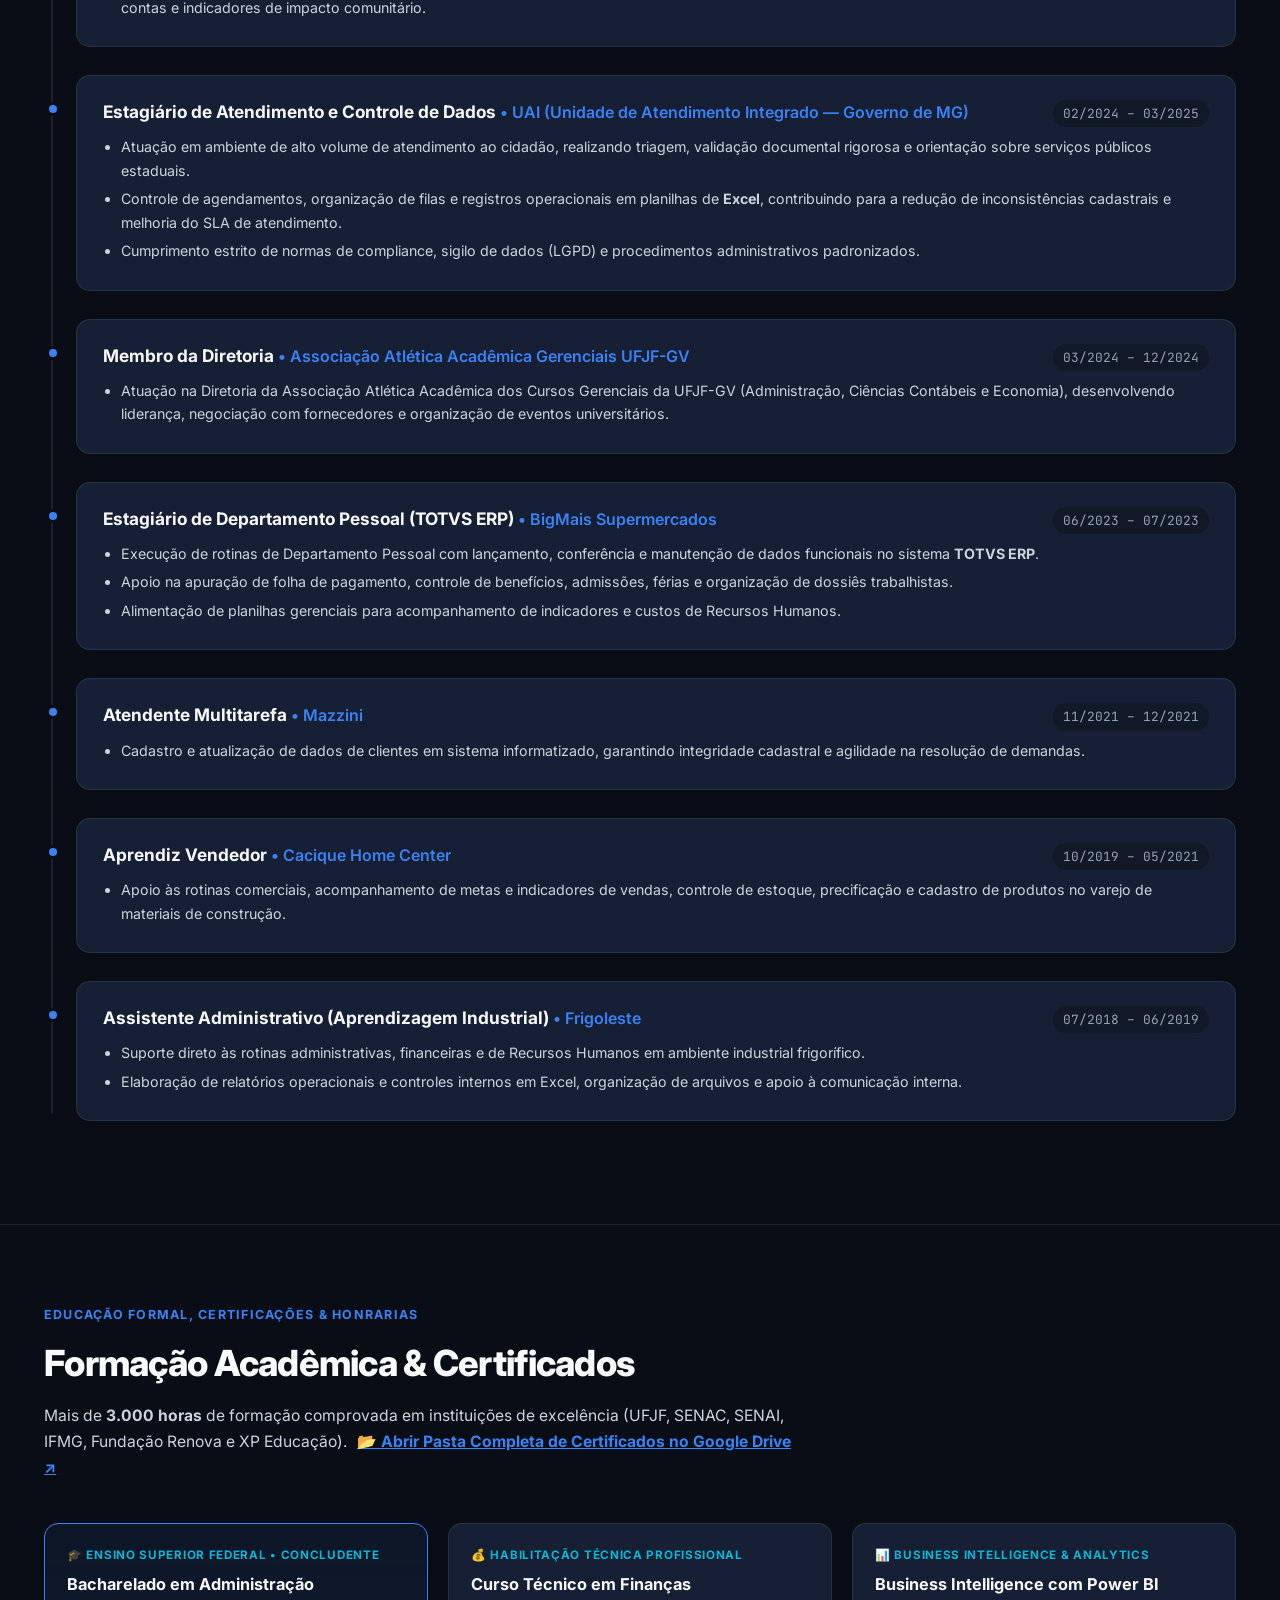
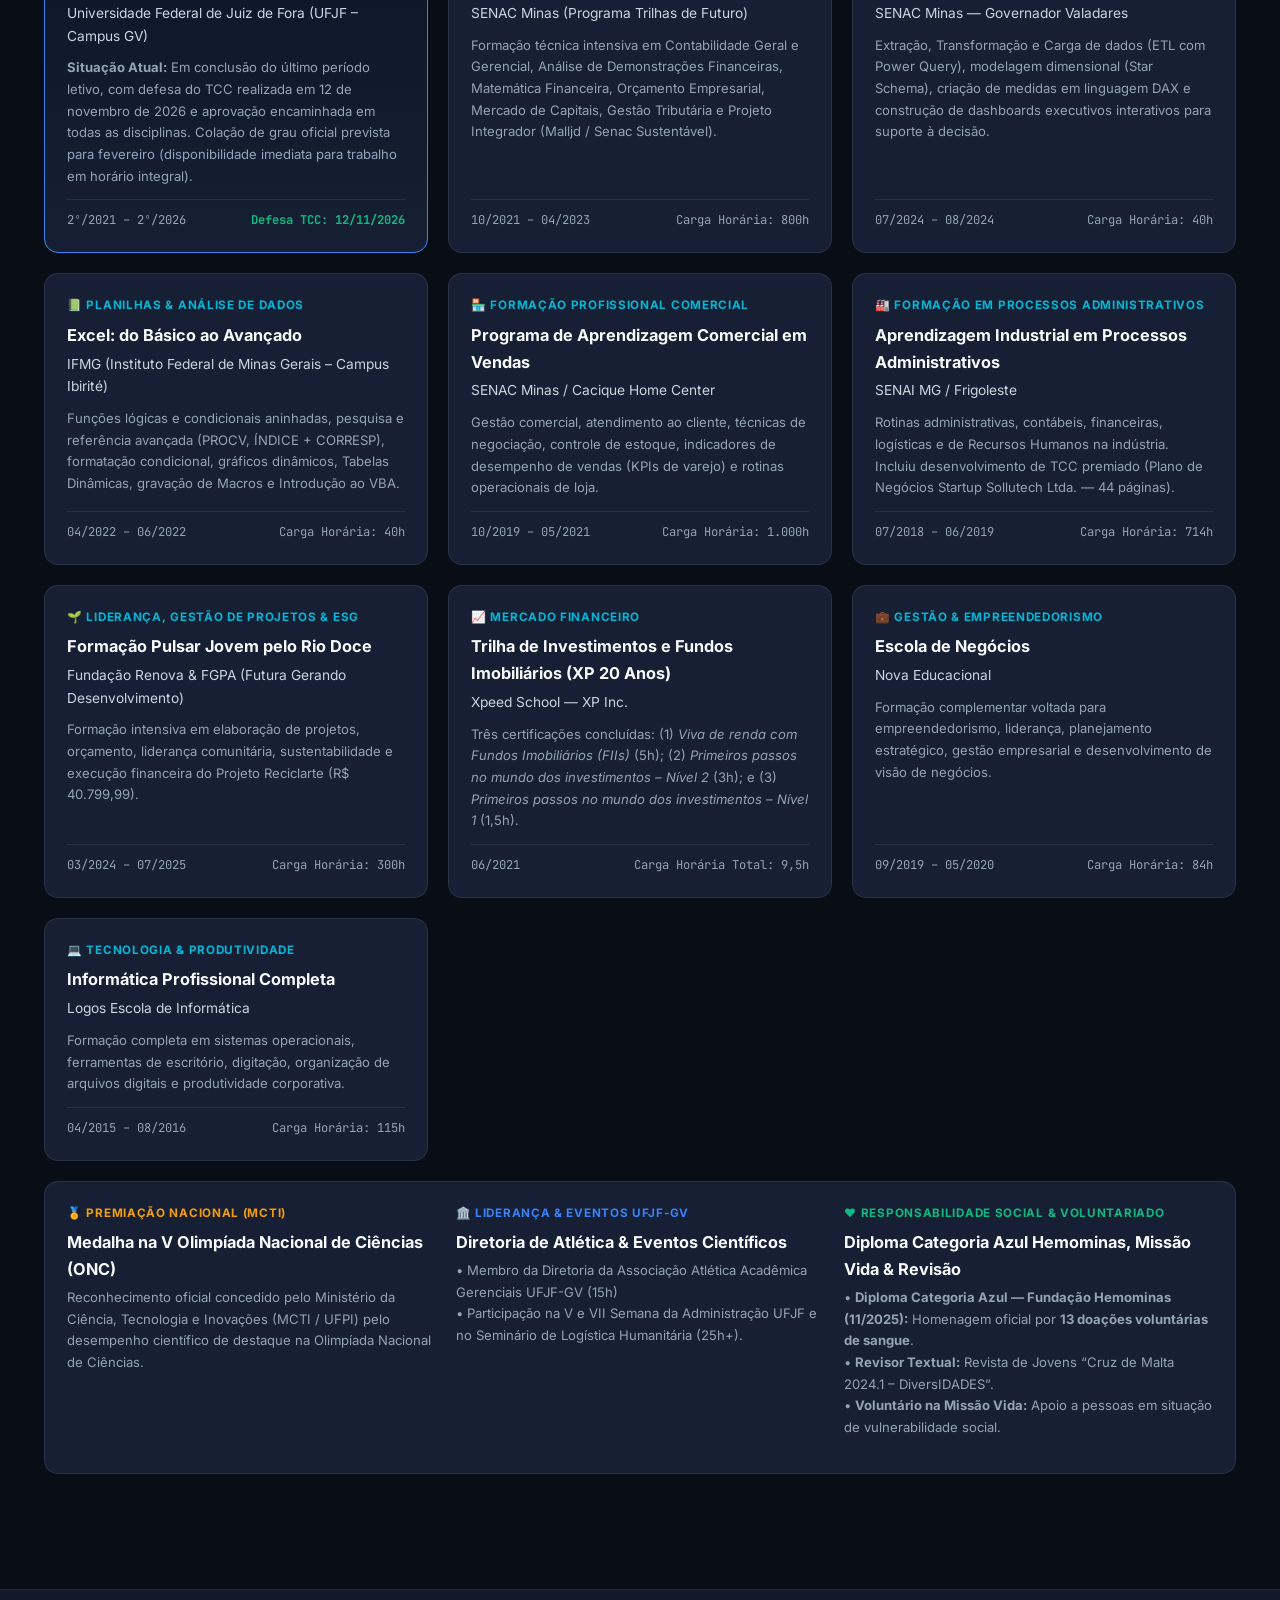
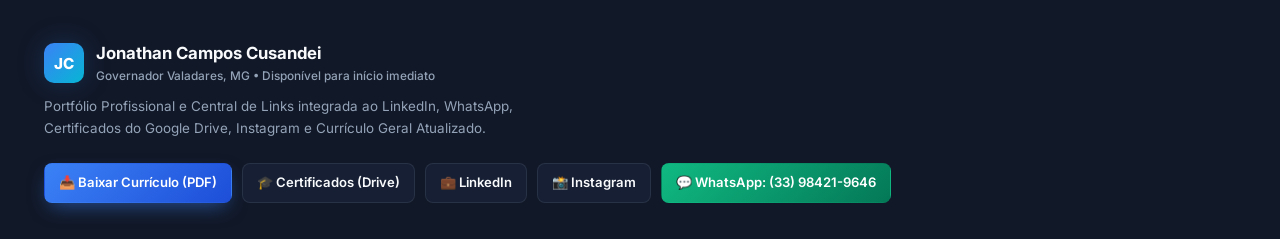
==== commit 4b02d12e: "Aplica ajustes finos no portfolio e curriculo para recrutadores" ====
--- a/index.html
+++ b/index.html
@@ -4,7 +4,7 @@
   <meta charset="UTF-8" />
   <meta name="viewport" content="width=device-width, initial-scale=1.0" />
   <title>Jonathan Campos Cusandei | Portfólio Profissional, Currículo & Certificados</title>
-  <meta name="description" content="Jonathan Campos Cusandei — Analista de Dados em formação | BI, Finanças, Automação e IA | Power BI, Excel e n8n | Concludente em Administração pela UFJF." />
+  <meta name="description" content="Jonathan Campos Cusandei — Analista de Dados | BI, Finanças, Automação e IA | Power BI, Excel e n8n | Concludente em Administração pela UFJF." />
   <link rel="preconnect" href="https://fonts.googleapis.com">
   <link rel="preconnect" href="https://fonts.gstatic.com" crossorigin>
   <link href="https://fonts.googleapis.com/css2?family=Inter:wght@400;500;600;700;800&family=JetBrains+Mono:wght@500;700&display=swap" rel="stylesheet">
@@ -1051,8 +1051,8 @@
    CENTRAL DE LINKS (HUB LINKTREE INTEGRADO)
    ========================================================================== */
 .exec-avatar-img {
-  width: 76px;
-  height: 76px;
+  width: 86px;
+  height: 86px;
   border-radius: 50%;
   object-fit: cover;
   border: 3px solid var(--accent-primary);
@@ -1161,12 +1161,12 @@
           </h1>
 
           <p class="hero-subtitle">
-            Olá! Sou <strong>Jonathan Campos Cusandei</strong> — focado em eficiência e resultados. Uno a base estratégica do <strong>Bacharelado em Administração na UFJF</strong> (fase final de conclusão/TCC) e do <strong>Técnico em Finanças (SENAC – 800h)</strong> com experiência prática em <strong>Business Intelligence (Power BI, Excel Avançado, Econometria)</strong>, <strong>Sistemas ERP (TOTVS / Desbravador)</strong> e <strong>Automação de Processos com Agentes de IA (n8n, Python, APIs REST)</strong>.
+            Olá! Sou <strong>Jonathan Campos Cusandei</strong> — focado em eficiência e resultados. Uno a base estratégica do <strong>Bacharelado em Administração na UFJF</strong> (fase final de conclusão) e do <strong>Técnico em Finanças (SENAC – 800h)</strong> com experiência prática em <strong>Business Intelligence (Power BI, Excel Avançado, Econometria)</strong>, <strong>Sistemas ERP (TOTVS / Desbravador)</strong> e <strong>Automação de Processos com Agentes de IA (n8n, Python, APIs REST)</strong>.
           </p>
 
           <div class="hero-cta-group">
             <a href="Curriculo_Jonathan_Cusandei.pdf" download="Curriculo_Jonathan_Cusandei.pdf" class="btn btn-emerald">📥 Baixar Meu Currículo Geral (PDF)</a>
-            <a href="curriculo.html" class="btn btn-primary">📄 Visualizar / Adaptar Currículo Online</a>
+            <a href="curriculo.html" class="btn btn-primary">📄 Visualizar Currículo Online</a>
             <a href="#projetos" class="btn btn-secondary">🚀 Explorar 10 Projetos Práticos</a>
           </div>
 
@@ -1178,7 +1178,7 @@
             </div>
             <p>
               <strong>Bacharelado em Administração — Universidade Federal de Juiz de Fora (UFJF):</strong>
-              Em conclusão do último período letivo, com <strong>defesa do TCC realizada nesta semana</strong> e aprovação encaminhada em todas as disciplinas.
+              Em conclusão do último período letivo, com <strong>defesa do TCC realizada em 12 de novembro de 2026</strong> e aprovação encaminhada em todas as disciplinas.
             </p>
             <p style="margin-top: 6px; font-size: 0.82rem; color: var(--text-muted);">
               ✅ <strong>Disponibilidade imediata para horário integral:</strong> Sem pendências de aulas presenciais, aguardando apenas a solenidade oficial de Colação de Grau em fevereiro (com possibilidade de colação antecipada).
@@ -1192,7 +1192,7 @@
         <!-- CENTRAL DE LINKS OFICIAIS (HUB COMPLETO DO LINKTREE) -->
         <aside class="exec-card">
           <div class="exec-card-header">
-            <img src="[data-uri]" alt="Foto de Jonathan Campos Cusandei" class="exec-avatar-img" />
+            <img src="[data-uri]" alt="Foto de Jonathan Campos Cusandei" class="exec-avatar-img" />
             <div class="exec-meta">
               <h2>Jonathan Campos Cusandei</h2>
               <p>Analista de Dados | BI, Finanças, Automação e IA</p>
@@ -1224,7 +1224,7 @@
             <a href="Curriculo_Jonathan_Cusandei.pdf" download="Curriculo_Jonathan_Cusandei.pdf" class="hub-link-item hub-primary">
               <span class="hub-link-left">
                 <span class="hub-link-icon">📄</span>
-                <span>Meu Currículo Geral (Baixar PDF) <small style="display:block; font-weight:400; color:var(--text-muted); font-size:0.75rem;">Download direto em PDF (Times New Roman)</small></span>
+                <span>Meu Currículo Geral (Baixar PDF) <small style="display:block; font-weight:400; color:var(--text-muted); font-size:0.75rem;">Download direto em PDF</small></span>
               </span>
               <span class="hub-link-arrow">⬇</span>
             </a>
@@ -1513,7 +1513,7 @@
             <div>
               <div class="project-top">
                 <span class="project-badge badge-dados">Econometria & Estatística</span>
-                <span class="project-date">2026 • UFJF (CAD026)</span>
+                <span class="project-date">2026 • UFJF</span>
               </div>
               <h3>Modelagem Econométrica (Regressão Linear Múltipla) & Diagnóstico VIF — Caso Banco Horizonte</h3>
               <p class="project-summary">
@@ -1565,7 +1565,7 @@
             <div>
               <div class="project-top">
                 <span class="project-badge badge-gestao">Processos, BPMN & Qualidade</span>
-                <span class="project-date">2026 • UFJF (CAD056)</span>
+                <span class="project-date">2026 • UFJF</span>
               </div>
               <h3>Mapeamento de Processos (BPMN / SIPOC) e Controle Estatístico de Processos (CEP) — Govalpan & Papirus</h3>
               <p class="project-summary">
@@ -1591,7 +1591,7 @@
             <div>
               <div class="project-top">
                 <span class="project-badge badge-financas">Valuation, WACC & EVA</span>
-                <span class="project-date">2026 • UFJF (FIN008)</span>
+                <span class="project-date">2026 • UFJF</span>
               </div>
               <h3>Análise de Estrutura de Capital, WACC, EVA e Alavancagem — Raízen (RAIZ4), Alupar e Varejo</h3>
               <p class="project-summary">
@@ -1647,9 +1647,9 @@
       <div class="container">
         <div class="section-header">
           <span class="section-eyebrow">Histórico Consistente desde 2018</span>
-          <h2 class="section-title">Trajetória Profissional & Acadêmica Prática</h2>
+          <h2 class="section-title">Trajetória Profissional</h2>
           <p class="section-subtitle">
-            Evolução contínua passando por rotinas administrativas industriais, atendimento comercial, departamento pessoal com ERP TOTVS, serviço público de alto volume (UAI), monitoria universitária e engenharia de automação/IA.
+            Evolução contínua passando por rotinas administrativas industriais, atendimento comercial, departamento pessoal com ERP TOTVS, serviço público de alto volume (UAI) e engenharia de automação/IA.
           </p>
         </div>
 
@@ -1661,7 +1661,6 @@
               <div>
                 <span class="timeline-role">Consultor em Automação, Análise de Dados & Gestão Digital</span>
                 <span class="timeline-company"> • Atuação Autônoma / MEI (Projetos Vale Silvestre, Dr. Rafael Siqueira & Tráfego Pago)</span>
-                <span class="new-discovery-badge">Destaque Recente</span>
               </div>
               <span class="timeline-period">2025 – Atual</span>
             </div>
@@ -1723,14 +1722,13 @@
             <div class="timeline-dot"></div>
             <div class="timeline-header">
               <div>
-                <span class="timeline-role">Membro da Diretoria & Comissão Organizadora de Extensão</span>
-                <span class="timeline-company"> • Associação Atlética Acadêmica Gerenciais & Extensão UFJF-GV</span>
+                <span class="timeline-role">Membro da Diretoria</span>
+                <span class="timeline-company"> • Associação Atlética Acadêmica Gerenciais UFJF-GV</span>
               </div>
               <span class="timeline-period">03/2024 – 12/2024</span>
             </div>
             <ul class="timeline-list">
-              <li>Atuação na Diretoria da Associação Atlética Acadêmica dos Cursos Gerenciais da UFJF-GV (Administração, Ciências Contábeis e Economia), desenvolvendo liderança, negociação com fornecedores e organização de eventos.</li>
-              <li>Membro da Comissão Organizadora do projeto de extensão universitária <em>“Que tal doar? Campanha virtual de arrecadação”</em> (UFJF-GV, Registro GV035446).</li>
+              <li>Atuação na Diretoria da Associação Atlética Acadêmica dos Cursos Gerenciais da UFJF-GV (Administração, Ciências Contábeis e Economia), desenvolvendo liderança, negociação com fornecedores e organização de eventos universitários.</li>
             </ul>
           </div>
 
@@ -1754,21 +1752,6 @@
             <div class="timeline-dot"></div>
             <div class="timeline-header">
               <div>
-                <span class="timeline-role">Monitor Acadêmico (Bolsista) de Matemática Básica</span>
-                <span class="timeline-company"> • Universidade Federal de Juiz de Fora (UFJF – Departamento de Economia)</span>
-              </div>
-              <span class="timeline-period">04/2022 – 01/2023</span>
-            </div>
-            <ul class="timeline-list">
-              <li>Apoio didático e resolução de listas quantitativas junto aos discentes da disciplina <strong>Matemática Básica (MAT008GV)</strong> sob orientação do Prof. Willian Vieira de Paula (Projeto GV014H12).</li>
-              <li>Desenvolvimento de comunicação técnica clara, raciocínio lógico-quantitativo e didática aplicada a funções, matemática financeira e cálculo básico.</li>
-            </ul>
-          </div>
-
-          <div class="timeline-item">
-            <div class="timeline-dot"></div>
-            <div class="timeline-header">
-              <div>
                 <span class="timeline-role">Atendente Multitarefa</span>
                 <span class="timeline-company"> • Mazzini</span>
               </div>
@@ -1817,7 +1800,7 @@
       <div class="container">
         <div class="section-header">
           <span class="section-eyebrow">Educação Formal, Certificações & Honrarias</span>
-          <h2 class="section-title">Formação Acadêmica & Certificados Verificados</h2>
+          <h2 class="section-title">Formação Acadêmica & Certificados</h2>
           <p class="section-subtitle">
             Mais de <strong>3.000 horas</strong> de formação comprovada em instituições de excelência (UFJF, SENAC, SENAI, IFMG, Fundação Renova e XP Educação).
             <a href="https://drive.google.com/drive/folders/1a7LQ4NkBHIOzWLHPlceOv_vfF8xGvp0C?usp=sharing" target="_blank" rel="noopener" style="color: var(--accent-primary); font-weight: 700; text-decoration: underline; margin-left: 6px;">📂 Abrir Pasta Completa de Certificados no Google Drive ↗</a>
@@ -1833,12 +1816,12 @@
               <h3 class="cert-title">Bacharelado em Administração</h3>
               <div class="cert-inst">Universidade Federal de Juiz de Fora (UFJF – Campus GV)</div>
               <p class="cert-details">
-                <strong>Situação Atual:</strong> Concludente (último período letivo em encerramento, com defesa do TCC realizada em novembro/2026 e disciplinas concluídas). Colação de grau oficial prevista para fevereiro (disponibilidade imediata para trabalho em horário integral).
+                <strong>Situação Atual:</strong> Em conclusão do último período letivo, com defesa do TCC realizada em 12 de novembro de 2026 e aprovação encaminhada em todas as disciplinas. Colação de grau oficial prevista para fevereiro (disponibilidade imediata para trabalho em horário integral).
               </p>
             </div>
             <div class="cert-meta-bar">
               <span>2º/2021 – 2º/2026</span>
-              <span style="color: var(--accent-emerald); font-weight: 700;">TCC Defendido • 11º Período</span>
+              <span style="color: var(--accent-emerald); font-weight: 700;">Defesa TCC: 12/11/2026</span>
             </div>
           </div>
 
@@ -1869,8 +1852,8 @@
               </p>
             </div>
             <div class="cert-meta-bar">
-              <span>07/2024 – 08/2024 • 40h</span>
-              <span>Reg. SENAC: 13 - 1080/2024</span>
+              <span>07/2024 – 08/2024</span>
+              <span>Carga Horária: 40h</span>
             </div>
           </div>
 
@@ -1885,8 +1868,8 @@
               </p>
             </div>
             <div class="cert-meta-bar">
-              <span>04/2022 – 06/2022 • 40h</span>
-              <span>Validação Even3: 1506176.86023781</span>
+              <span>04/2022 – 06/2022</span>
+              <span>Carga Horária: 40h</span>
             </div>
           </div>
 
@@ -1954,41 +1937,55 @@
             </div>
           </div>
 
-          <!-- ESCOLA DE NEGÓCIOS + LOGOS INFORMÁTICA -->
+          <!-- ESCOLA DE NEGÓCIOS (SEPARADO) -->
           <div class="cert-card">
             <div>
-              <div class="cert-type">💻 Gestão, Empreendedorismo & Informática</div>
-              <h3 class="cert-title">Escola de Negócios (84h) & Informática Profissional (115h)</h3>
-              <div class="cert-inst">Nova Educacional & Logos Escola de Informática</div>
+              <div class="cert-type">💼 Gestão & Empreendedorismo</div>
+              <h3 class="cert-title">Escola de Negócios</h3>
+              <div class="cert-inst">Nova Educacional</div>
               <p class="cert-details">
-                Formação complementar em empreendedorismo, liderança e gestão de negócios (Nova Educacional, 84h) aliada à base completa de informática profissional e sistemas operacionais (Logos, 115h), além de formação em Inglês (Fernando Idiomas).
+                Formação complementar voltada para empreendedorismo, liderança, planejamento estratégico, gestão empresarial e desenvolvimento de visão de negócios.
               </p>
             </div>
             <div class="cert-meta-bar">
-              <span>2015 – 2022</span>
-              <span>Carga Horária Combinada: 199h+</span>
-            </div>
-          </div>
-
-          <!-- PREMIAÇÕES, EXTENSÃO E VOLUNTARIADO -->
+              <span>09/2019 – 05/2020</span>
+              <span>Carga Horária: 84h</span>
+            </div>
+          </div>
+
+          <!-- INFORMÁTICA PROFISSIONAL (SEPARADO) -->
+          <div class="cert-card">
+            <div>
+              <div class="cert-type">💻 Tecnologia & Produtividade</div>
+              <h3 class="cert-title">Informática Profissional Completa</h3>
+              <div class="cert-inst">Logos Escola de Informática</div>
+              <p class="cert-details">
+                Formação completa em sistemas operacionais, ferramentas de escritório, digitação, organização de arquivos digitais e produtividade corporativa.
+              </p>
+            </div>
+            <div class="cert-meta-bar">
+              <span>04/2015 – 08/2016</span>
+              <span>Carga Horária: 115h</span>
+            </div>
+          </div>
+
+          <!-- PREMIAÇÕES, LIDERANÇA E VOLUNTARIADO -->
           <div class="cert-card" style="grid-column: 1 / -1;">
             <div style="display: grid; grid-template-columns: repeat(auto-fit, minmax(260px, 1fr)); gap: 20px;">
               <div>
                 <div class="cert-type" style="color: var(--accent-amber);">🏅 Premiação Nacional (MCTI)</div>
                 <h3 class="cert-title">Medalha na V Olimpíada Nacional de Ciências (ONC)</h3>
                 <p class="cert-details">
-                  Reconhecimento oficial pelo Ministério da Ciência, Tecnologia e Inovações (MCTI / UFPI) pelo desempenho científico de destaque na ONC (Código de autenticidade: <code>I4KNABFY</code>).
+                  Reconhecimento oficial concedido pelo Ministério da Ciência, Tecnologia e Inovações (MCTI / UFPI) pelo desempenho científico de destaque na Olimpíada Nacional de Ciências.
                 </p>
               </div>
 
               <div>
-                <div class="cert-type" style="color: var(--accent-primary);">🏛️ Extensão Universitária UFJF-GV</div>
-                <h3 class="cert-title">Monitoria, Diretoria de Atlética & Eventos Científicos</h3>
+                <div class="cert-type" style="color: var(--accent-primary);">🏛️ Liderança & Eventos UFJF-GV</div>
+                <h3 class="cert-title">Diretoria de Atlética & Eventos Científicos</h3>
                 <p class="cert-details">
-                  • Bolsista de Monitoria em Matemática Básica (<code>GV014H12</code>)<br/>
-                  • Diretoria da Atlética Gerenciais UFJF-GV (15h)<br/>
-                  • Comissão Organizadora "Que tal doar?" (16h, <code>GV035446</code>)<br/>
-                  • V e VII Semana da Administração UFJF e Seminário de Logística Humanitária (25h+).
+                  • Membro da Diretoria da Associação Atlética Acadêmica Gerenciais UFJF-GV (15h)<br/>
+                  • Participação na V e VII Semana da Administração UFJF e no Seminário de Logística Humanitária (25h+).
                 </p>
               </div>
 
@@ -2155,9 +2152,9 @@
 
   "econometria-banco-horizonte": {
     badge: "Econometria, Estatística & Python/Jamovi",
-    date: "2026 • UFJF (CAD026)",
+    date: "2026 • UFJF",
     title: "Modelagem Econométrica (Regressão Linear Múltipla) & Diagnóstico de Multicolinearidade — Caso Banco Horizonte",
-    client: "Disciplina Métodos Quantitativos Aplicados à Administração (CAD026 — UFJF)",
+    client: "Métodos Quantitativos Aplicados à Administração — UFJF",
     problem: "Identificar estatisticamente quais variáveis socioeconômicas e comportamentais determinam o volume total investido por clientes do Banco Horizonte (n = 180) para orientar políticas de segmentação, assessoria financeira e alocação de marketing.",
     solution: [
       "Estimação por Mínimos Quadrados Ordinários (MQO): Modelagem de Regressão Linear Múltipla no software Jamovi e validação cruzada em Python (statsmodels).",
@@ -2192,9 +2189,9 @@
 
   "qualidade-bpmn-cep": {
     badge: "Gestão da Qualidade, BPMN & Controle Estatístico",
-    date: "2026 • UFJF (CAD056)",
+    date: "2026 • UFJF",
     title: "Mapeamento de Processos (BPMN / SIPOC) e Controle Estatístico de Processos (CEP) — Govalpan & Papirus",
-    client: "Estudos Práticos em Gestão da Qualidade (CAD056 — UFJF)",
+    client: "Estudos Práticos em Gestão da Qualidade — UFJF",
     problem: "Divergências recorrentes entre estoque físico e contábil, perdas por avarias/vencimento e variabilidade operacional nos processos de recepção, armazenagem e expedição.",
     solution: [
       "Modelagem de Processos de Negócio: Mapeamento completo AS-IS / TO-BE utilizando notação BPMN (Camunda/Bizagi) e matriz SIPOC (Suppliers, Inputs, Process, Outputs, Customers).",
@@ -2210,9 +2207,9 @@
 
   "valuation-raizen-b3": {
     badge: "Valuation, WACC, EVA & Estrutura de Capital",
-    date: "2026 • UFJF (FIN008)",
+    date: "2026 • UFJF",
     title: "Análise de Estrutura de Capital, WACC, EVA e Alavancagem — Raízen (RAIZ4), Alupar (ALUP11) e Varejo",
-    client: "Administração Financeira e Orçamentária II (FIN008 — UFJF)",
+    client: "Administração Financeira e Orçamentária II — UFJF",
     problem: "Analisar como decisões de financiamento (emissão de ações em IPO vs. emissão de dívida internacional / Notes de longo prazo), custo de capital e alavancagem impactam a geração ou destruição de valor econômico aos acionistas.",
     solution: [
       "Estudo de Caso Raízen S.A. (RAIZ4): Análise documental do Prospecto Definitivo de IPO (2021), Demonstrações Financeiras (ITRs 2024/2025) e emissões de Green Notes (2034/2037/2054) para alongamento do prazo médio da dívida.",
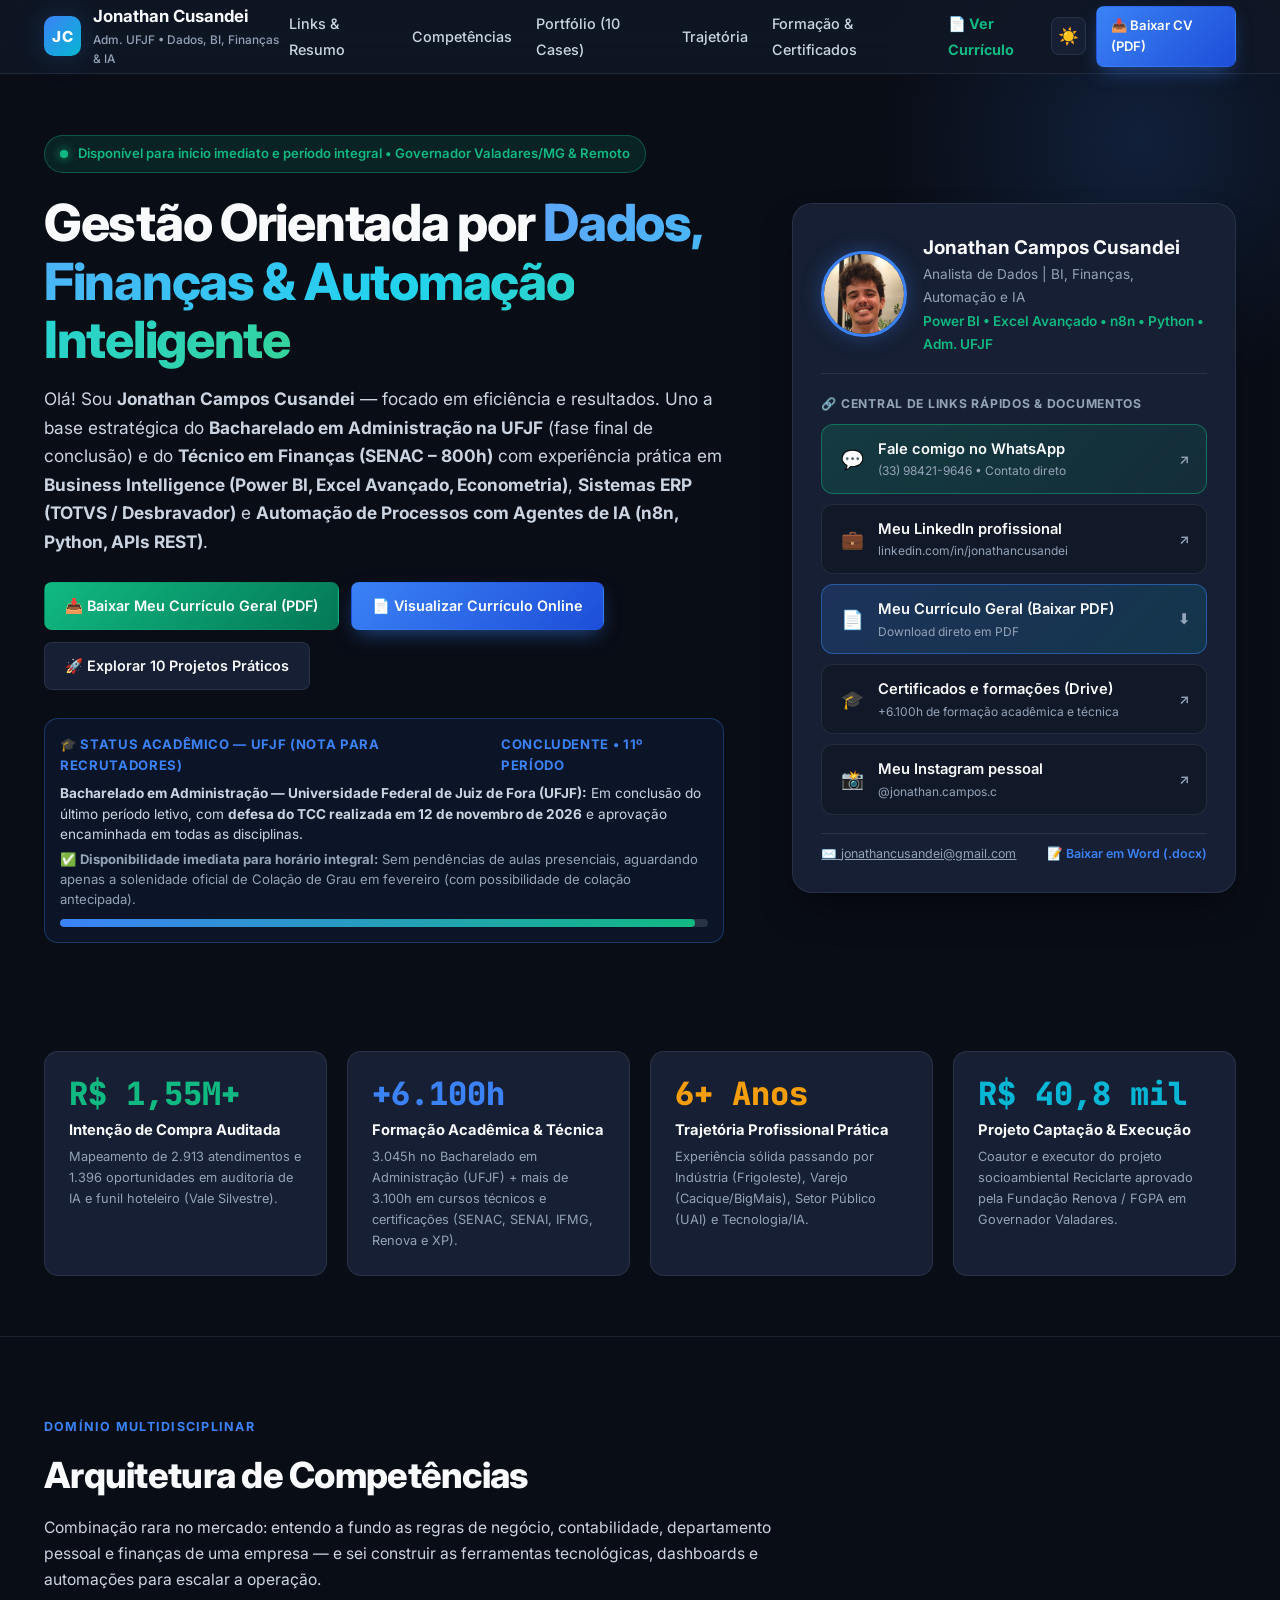
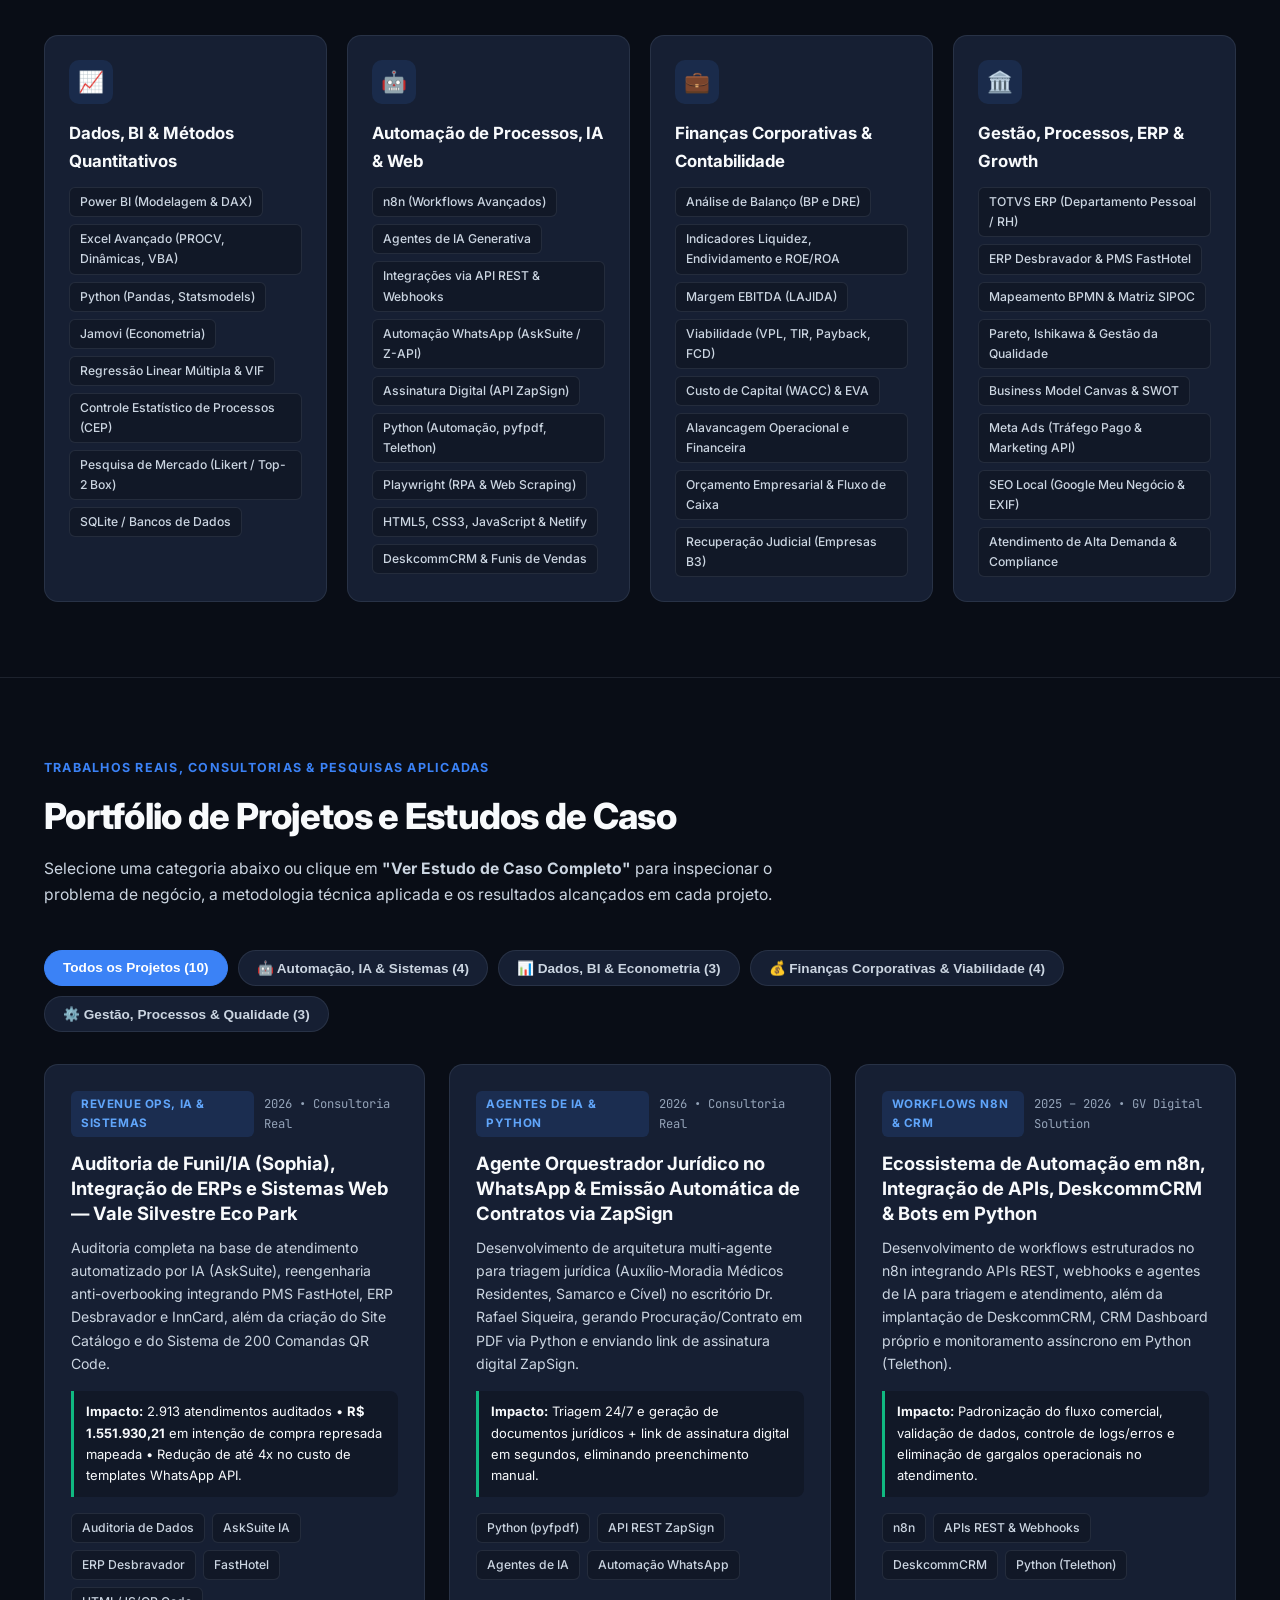
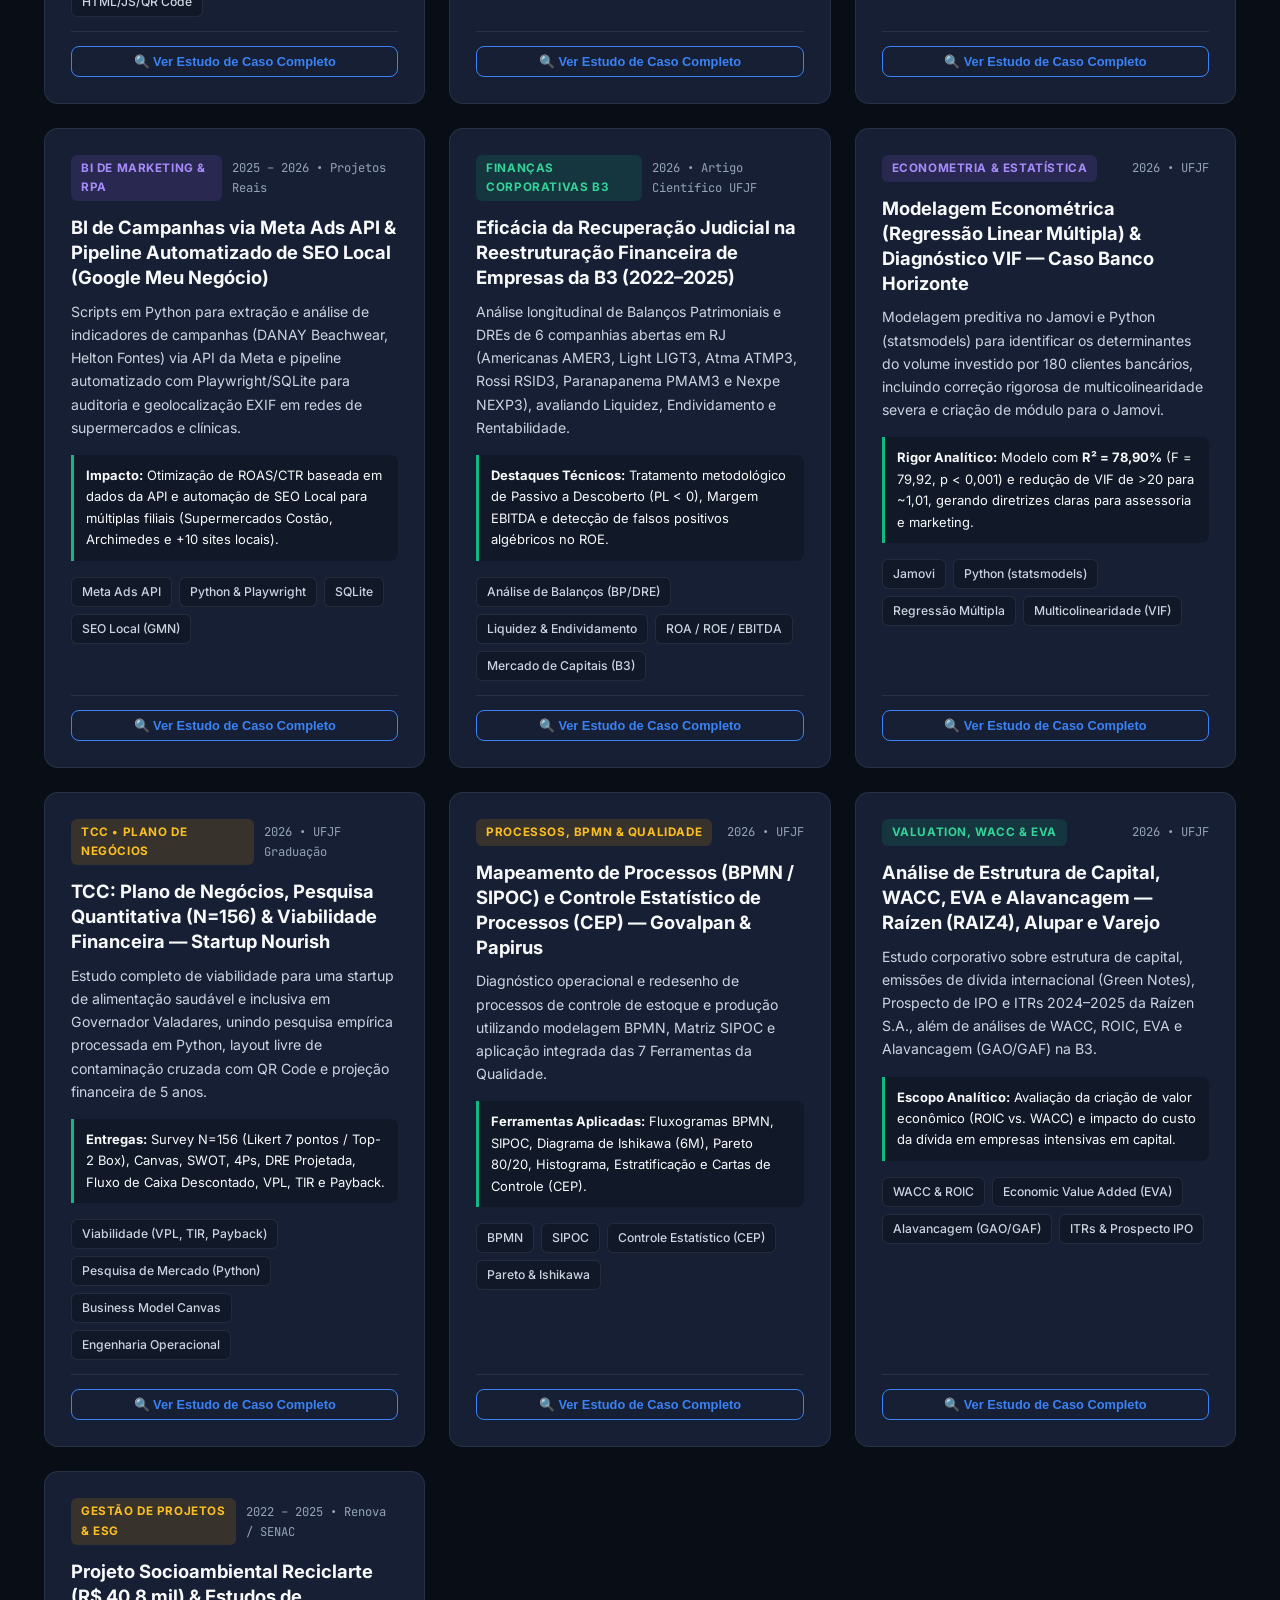
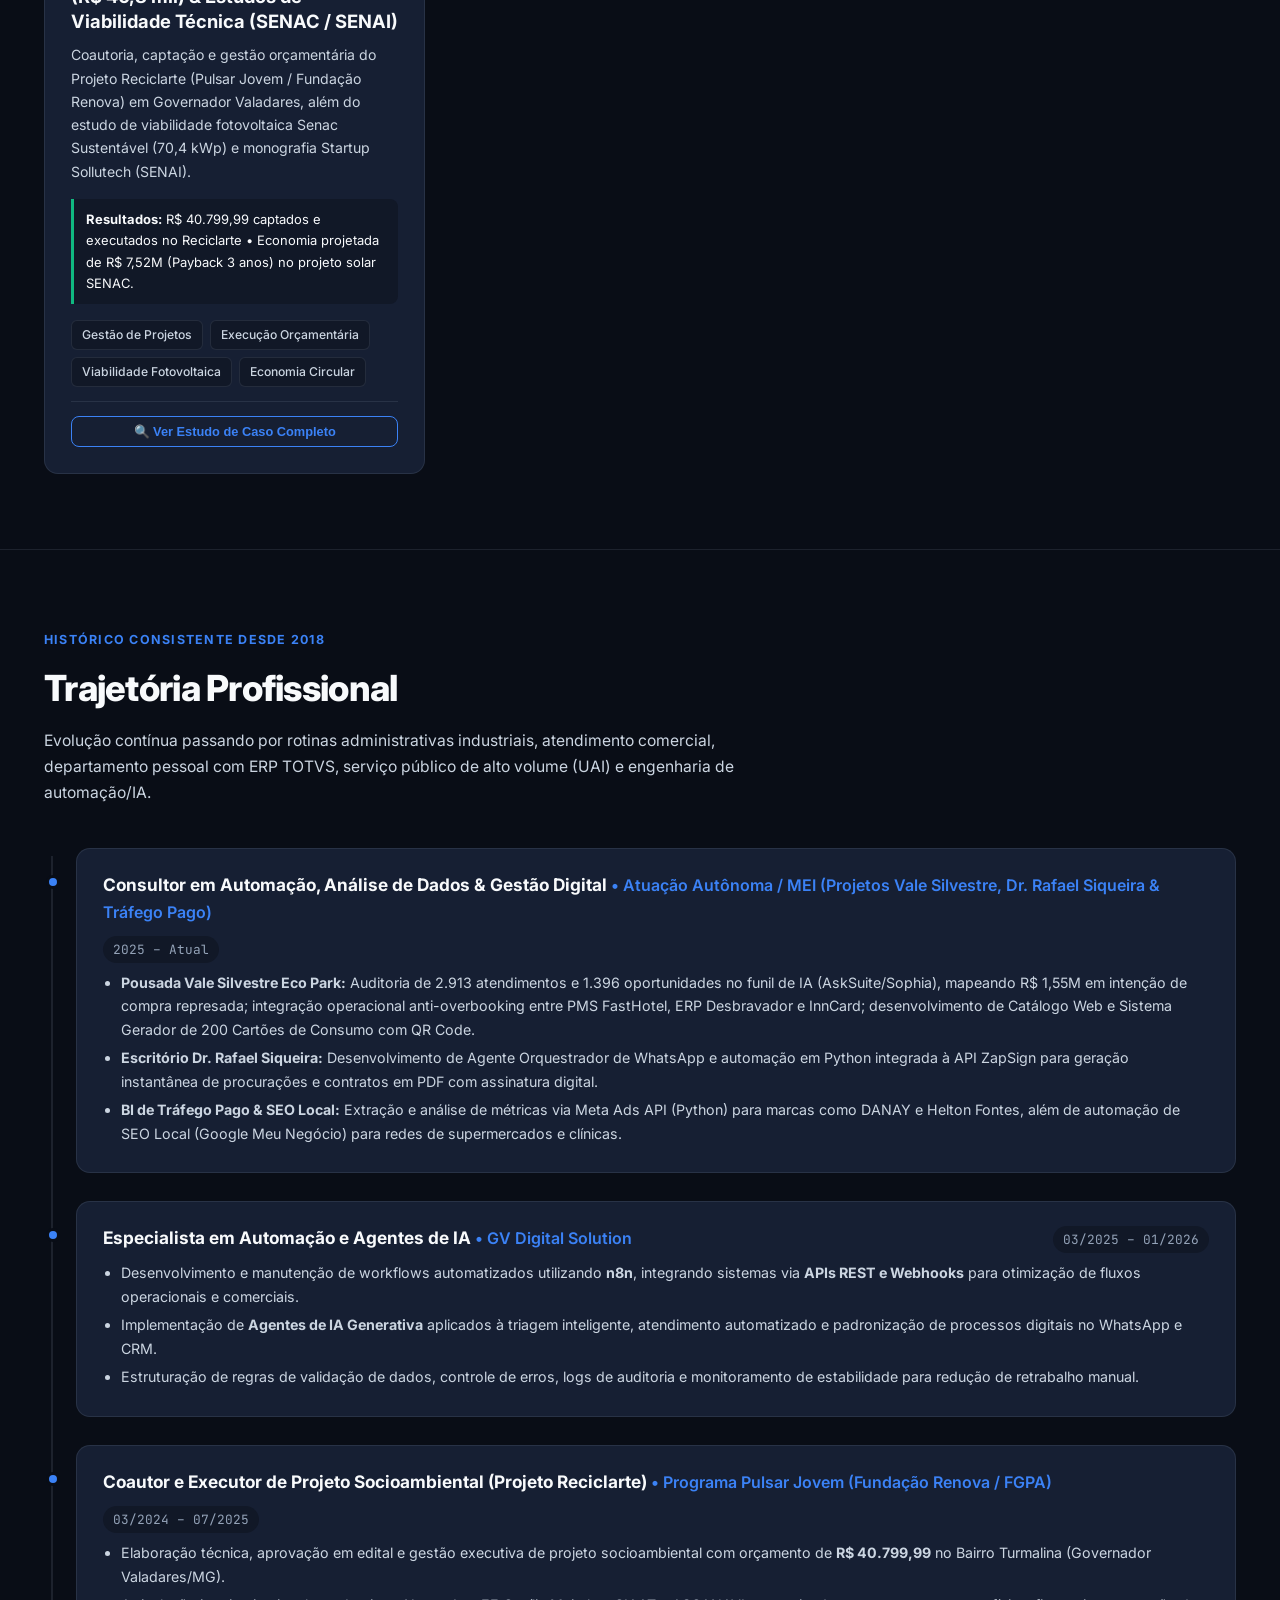
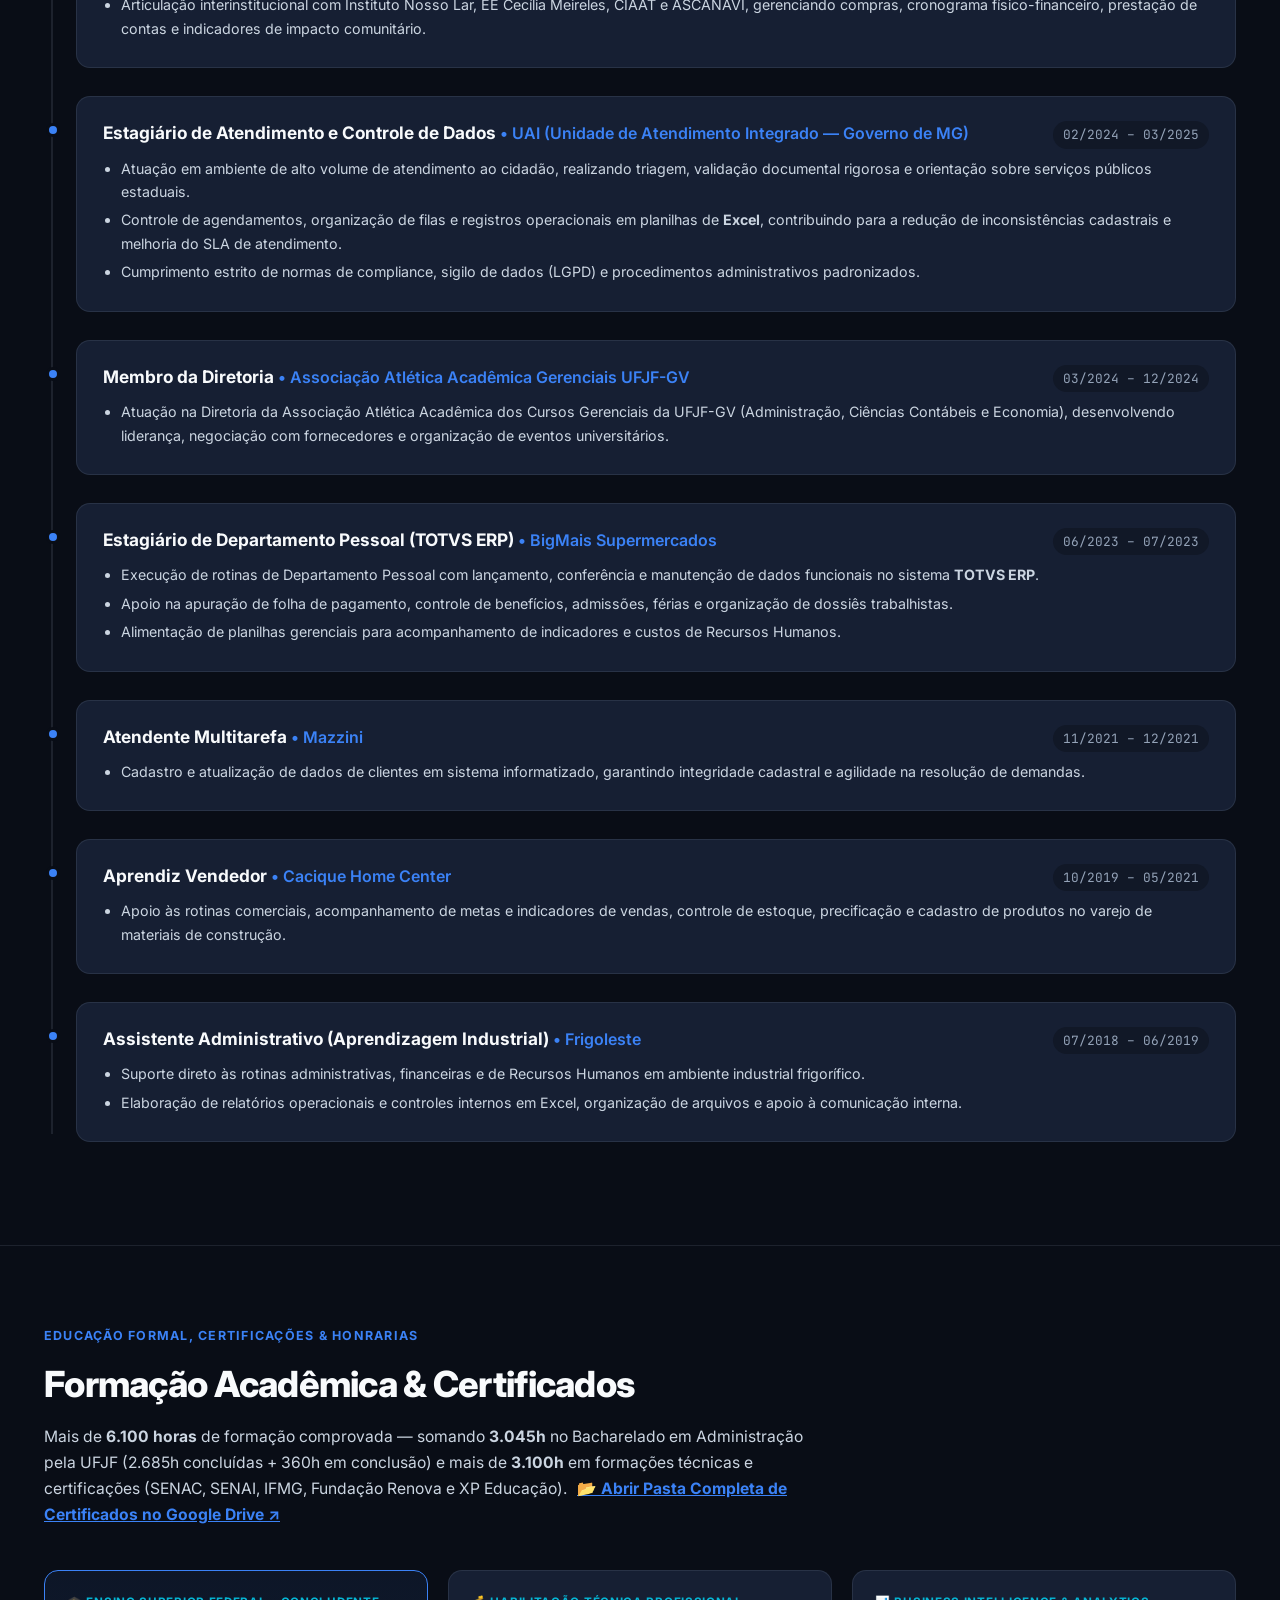
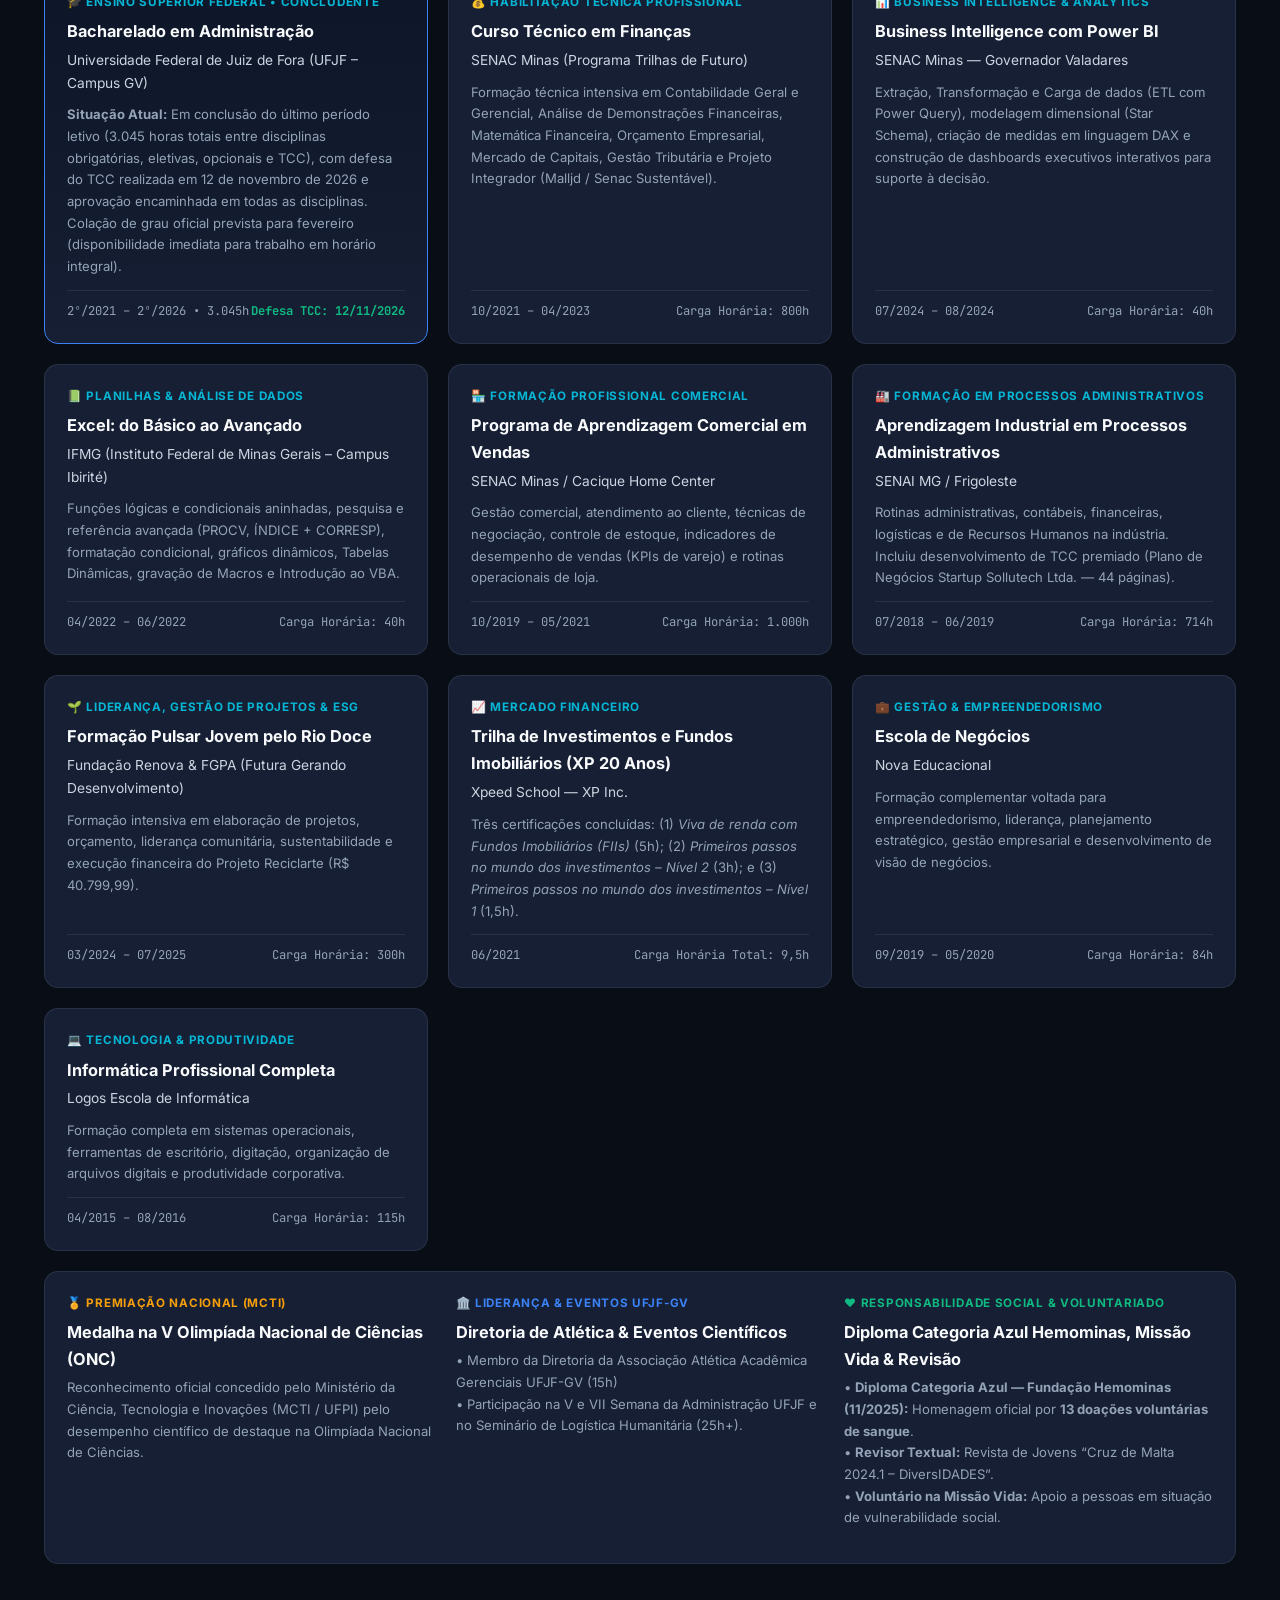
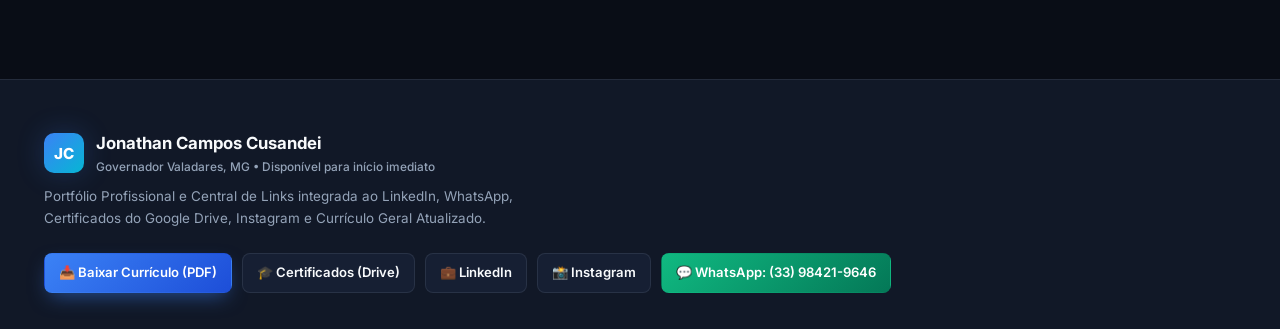
==== commit 0087b5c8: "Atualiza carga horaria total de formacao para +6.100h (3.045h UFJF + 3.100h cursos)" ====
--- a/index.html
+++ b/index.html
@@ -1232,7 +1232,7 @@
             <a href="https://drive.google.com/drive/folders/1a7LQ4NkBHIOzWLHPlceOv_vfF8xGvp0C?usp=sharing" target="_blank" rel="noopener" class="hub-link-item">
               <span class="hub-link-left">
                 <span class="hub-link-icon">🎓</span>
-                <span>Certificados e formações (Drive) <small style="display:block; font-weight:400; color:var(--text-muted); font-size:0.75rem;">Pasta oficial com +3.000h de certificados</small></span>
+                <span>Certificados e formações (Drive) <small style="display:block; font-weight:400; color:var(--text-muted); font-size:0.75rem;">+6.100h de formação acadêmica e técnica</small></span>
               </span>
               <span class="hub-link-arrow">↗</span>
             </a>
@@ -1263,9 +1263,9 @@
           <div class="kpi-desc">Mapeamento de 2.913 atendimentos e 1.396 oportunidades em auditoria de IA e funil hoteleiro (Vale Silvestre).</div>
         </div>
         <div class="kpi-card">
-          <div class="kpi-value">+3.000h</div>
-          <div class="kpi-label">Formação Técnica Certificada</div>
-          <div class="kpi-desc">UFJF (Administração), SENAC (Finanças 800h, BI 40h, Comercial 1000h), SENAI (714h), IFMG (Excel 40h) e Renova (300h).</div>
+          <div class="kpi-value">+6.100h</div>
+          <div class="kpi-label">Formação Acadêmica & Técnica</div>
+          <div class="kpi-desc">3.045h no Bacharelado em Administração (UFJF) + mais de 3.100h em cursos técnicos e certificações (SENAC, SENAI, IFMG, Renova e XP).</div>
         </div>
         <div class="kpi-card">
           <div class="kpi-value">6+ Anos</div>
@@ -1802,7 +1802,7 @@
           <span class="section-eyebrow">Educação Formal, Certificações & Honrarias</span>
           <h2 class="section-title">Formação Acadêmica & Certificados</h2>
           <p class="section-subtitle">
-            Mais de <strong>3.000 horas</strong> de formação comprovada em instituições de excelência (UFJF, SENAC, SENAI, IFMG, Fundação Renova e XP Educação).
+            Mais de <strong>6.100 horas</strong> de formação comprovada — somando <strong>3.045h</strong> no Bacharelado em Administração pela UFJF (2.685h concluídas + 360h em conclusão) e mais de <strong>3.100h</strong> em formações técnicas e certificações (SENAC, SENAI, IFMG, Fundação Renova e XP Educação).
             <a href="https://drive.google.com/drive/folders/1a7LQ4NkBHIOzWLHPlceOv_vfF8xGvp0C?usp=sharing" target="_blank" rel="noopener" style="color: var(--accent-primary); font-weight: 700; text-decoration: underline; margin-left: 6px;">📂 Abrir Pasta Completa de Certificados no Google Drive ↗</a>
           </p>
         </div>
@@ -1816,11 +1816,11 @@
               <h3 class="cert-title">Bacharelado em Administração</h3>
               <div class="cert-inst">Universidade Federal de Juiz de Fora (UFJF – Campus GV)</div>
               <p class="cert-details">
-                <strong>Situação Atual:</strong> Em conclusão do último período letivo, com defesa do TCC realizada em 12 de novembro de 2026 e aprovação encaminhada em todas as disciplinas. Colação de grau oficial prevista para fevereiro (disponibilidade imediata para trabalho em horário integral).
+                <strong>Situação Atual:</strong> Em conclusão do último período letivo (3.045 horas totais entre disciplinas obrigatórias, eletivas, opcionais e TCC), com defesa do TCC realizada em 12 de novembro de 2026 e aprovação encaminhada em todas as disciplinas. Colação de grau oficial prevista para fevereiro (disponibilidade imediata para trabalho em horário integral).
               </p>
             </div>
             <div class="cert-meta-bar">
-              <span>2º/2021 – 2º/2026</span>
+              <span>2º/2021 – 2º/2026 • 3.045h</span>
               <span style="color: var(--accent-emerald); font-weight: 700;">Defesa TCC: 12/11/2026</span>
             </div>
           </div>
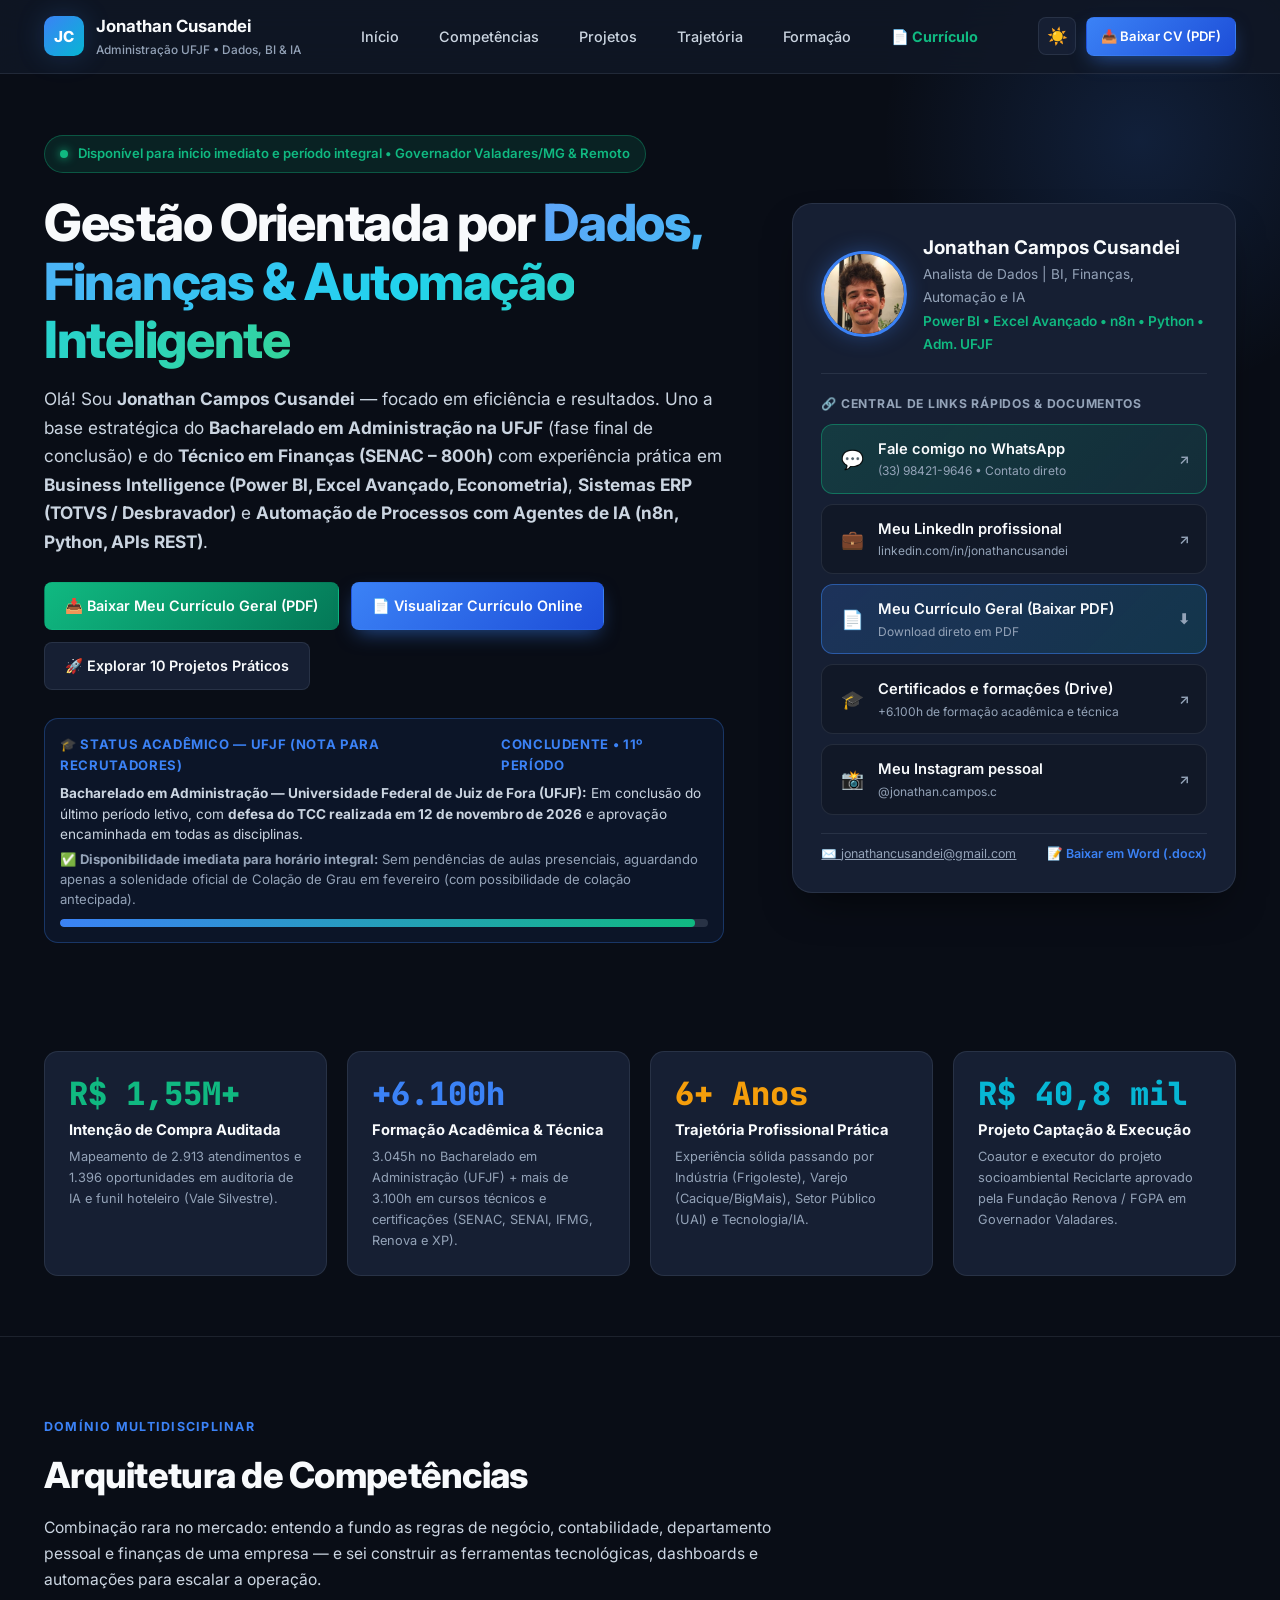
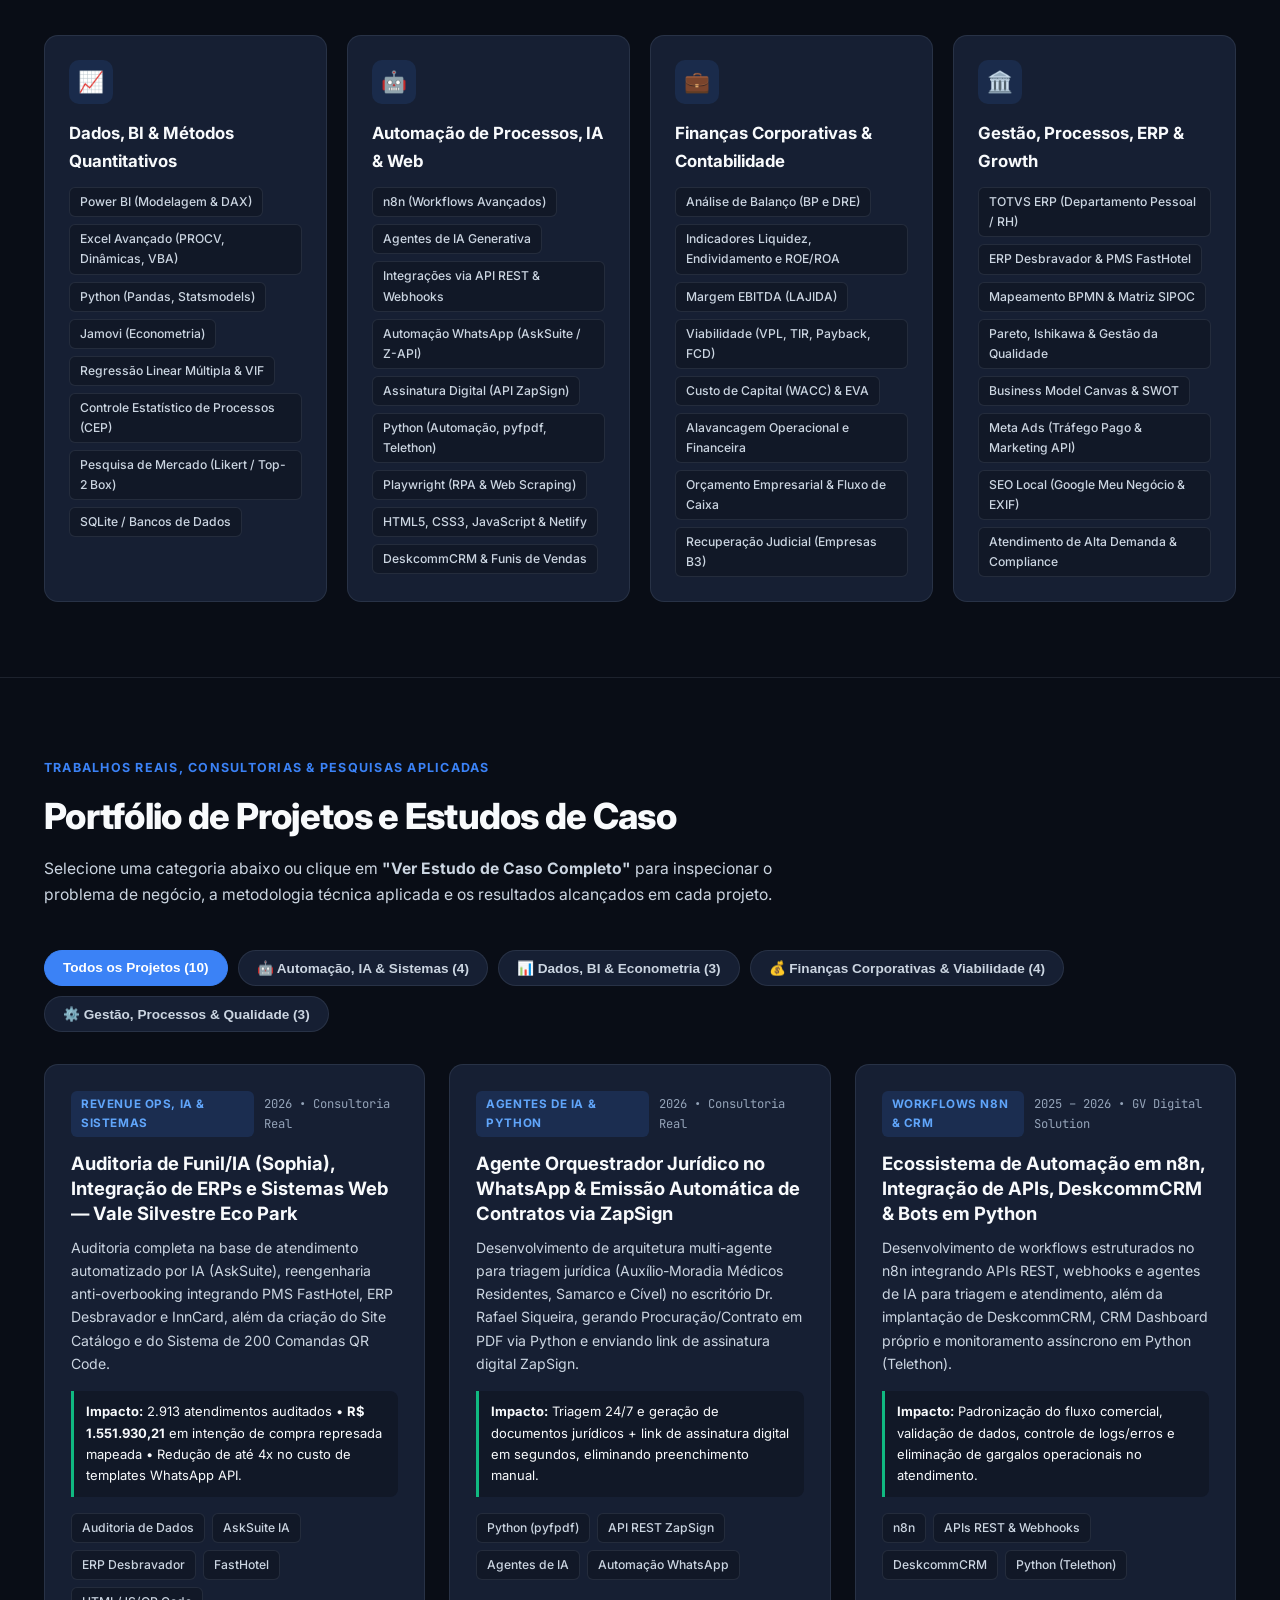
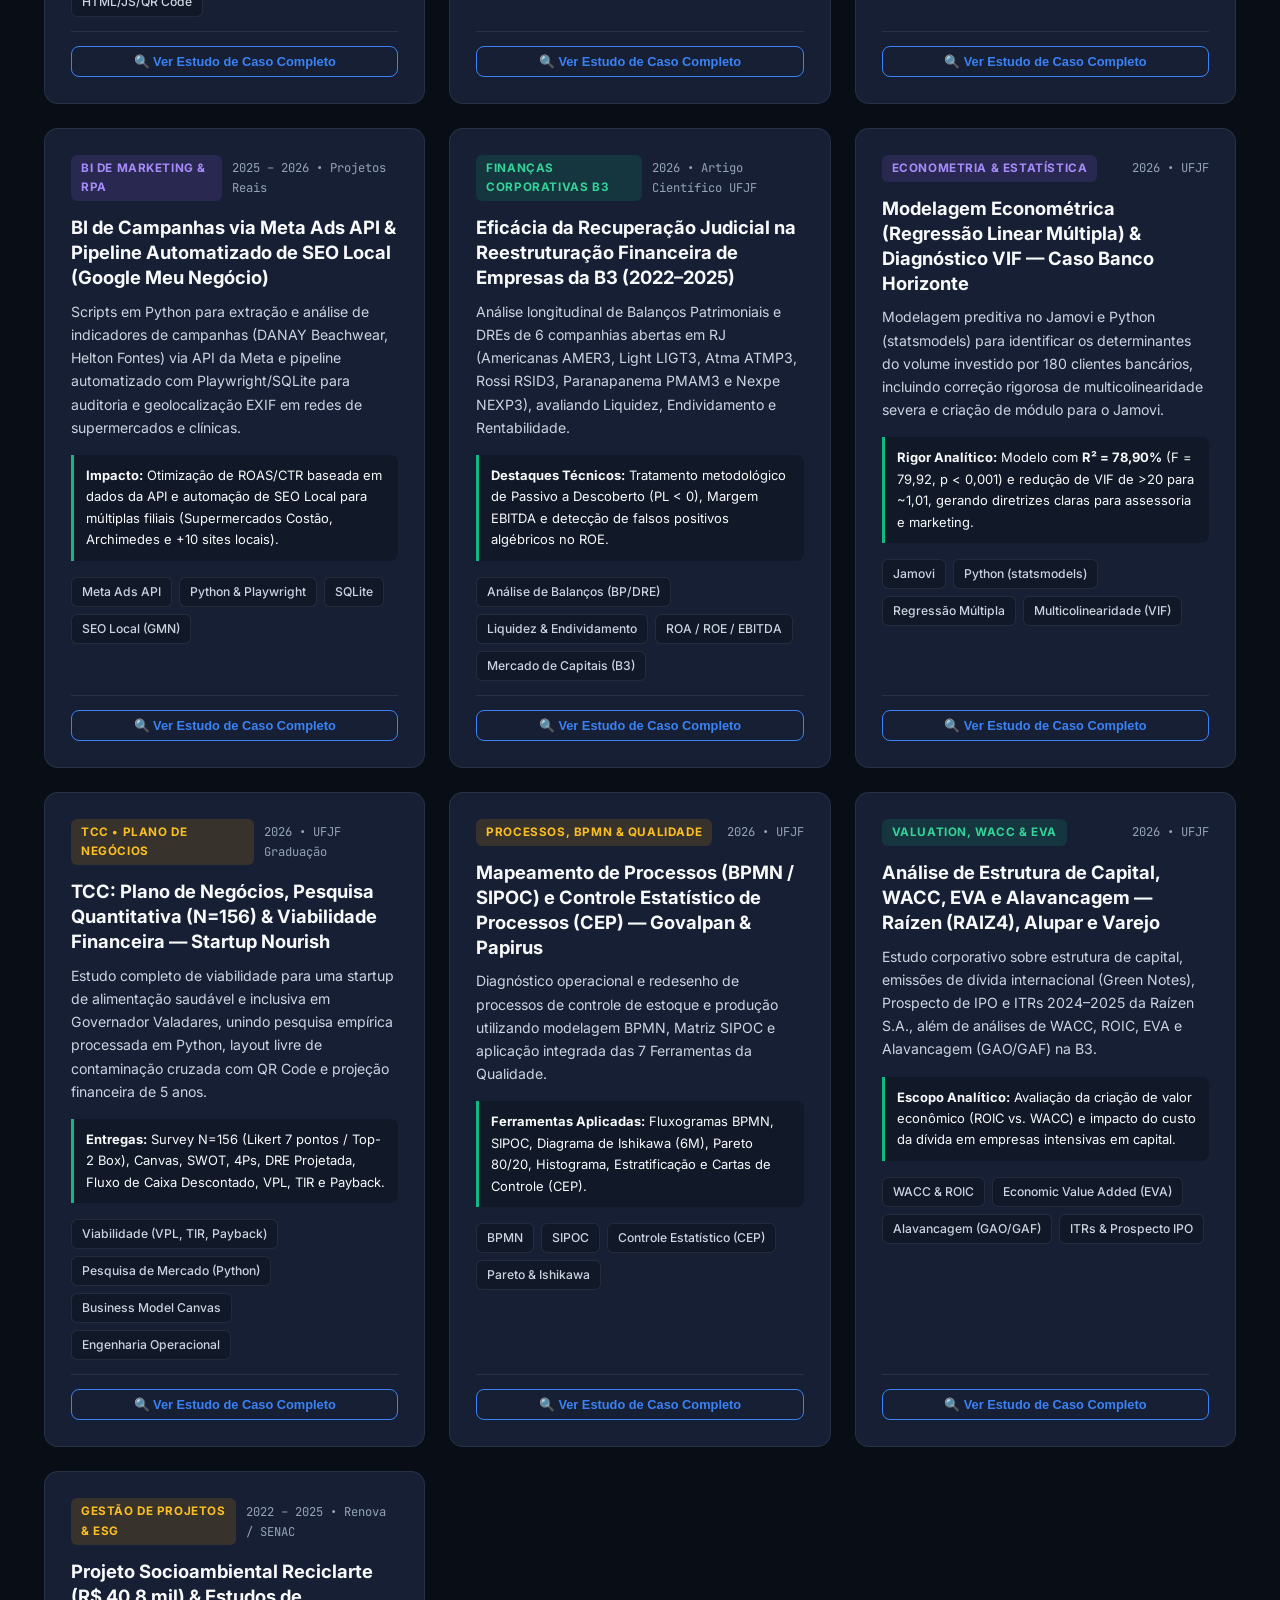
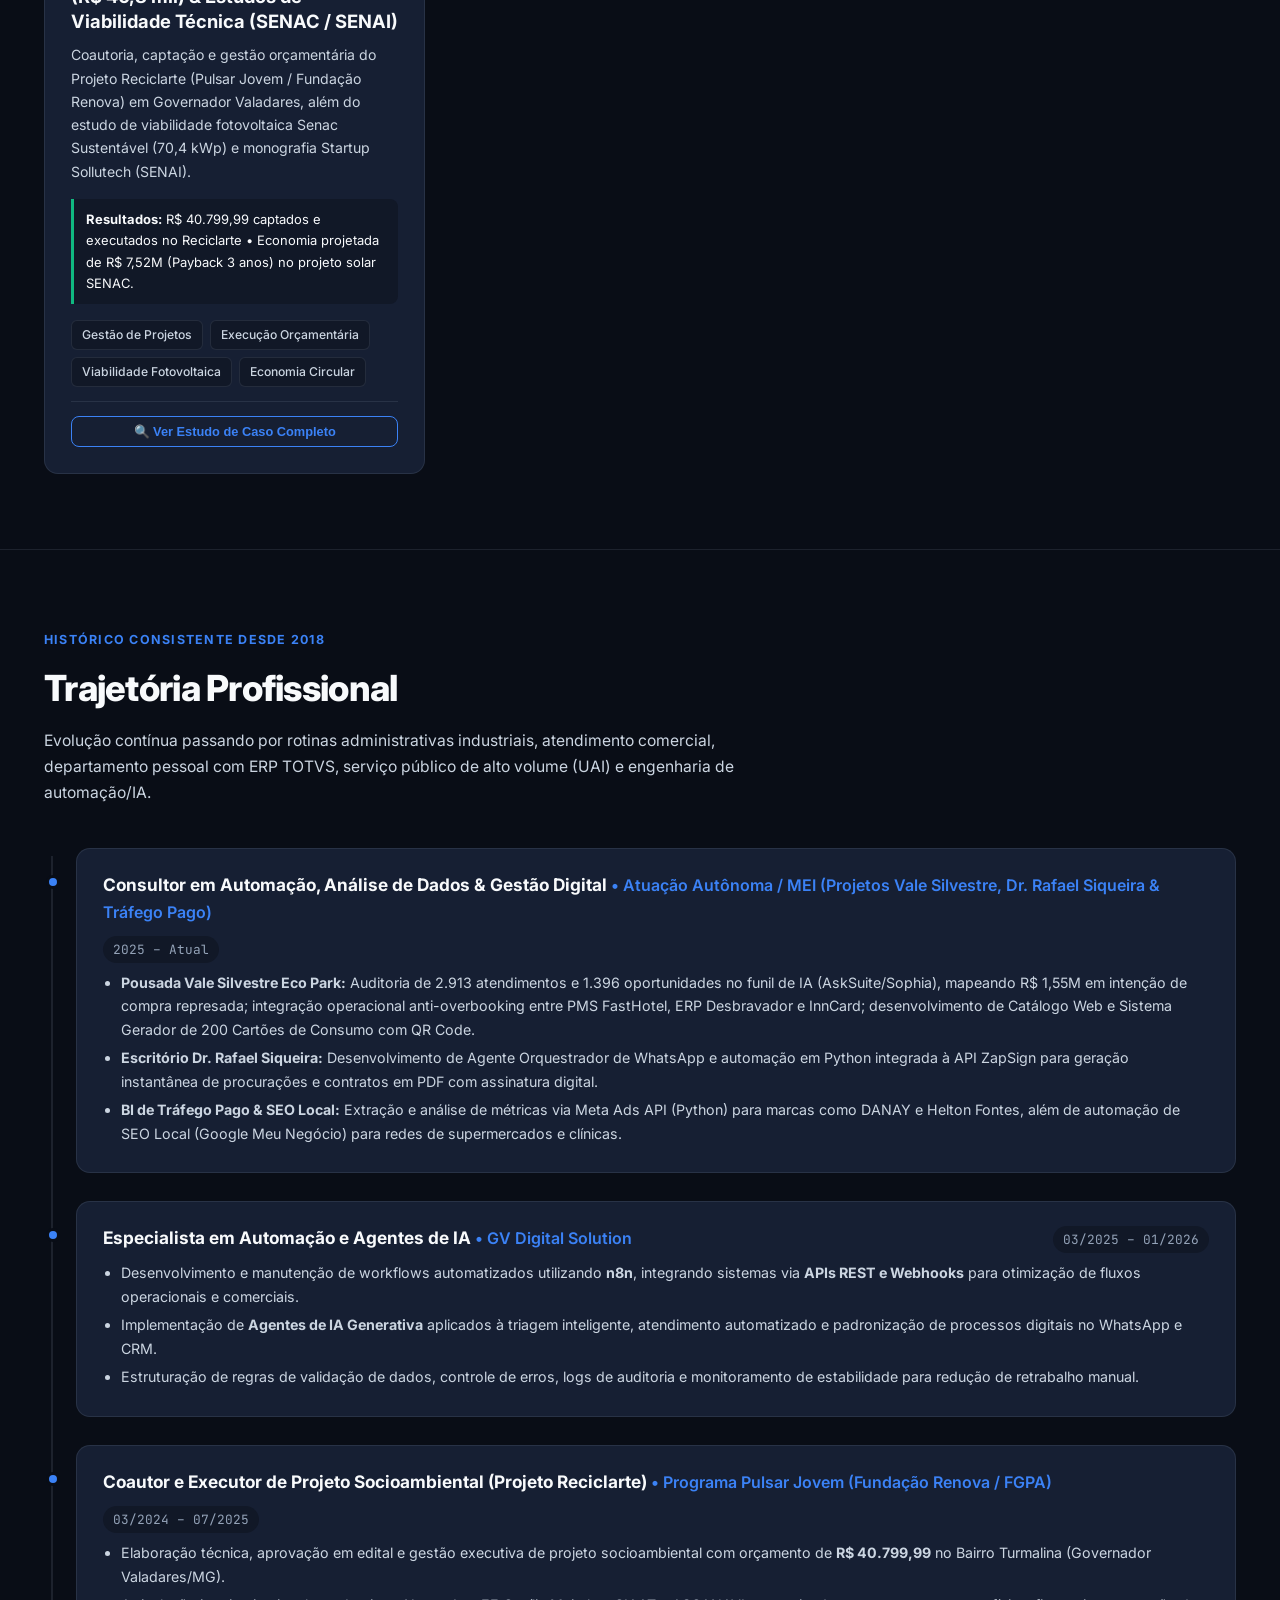
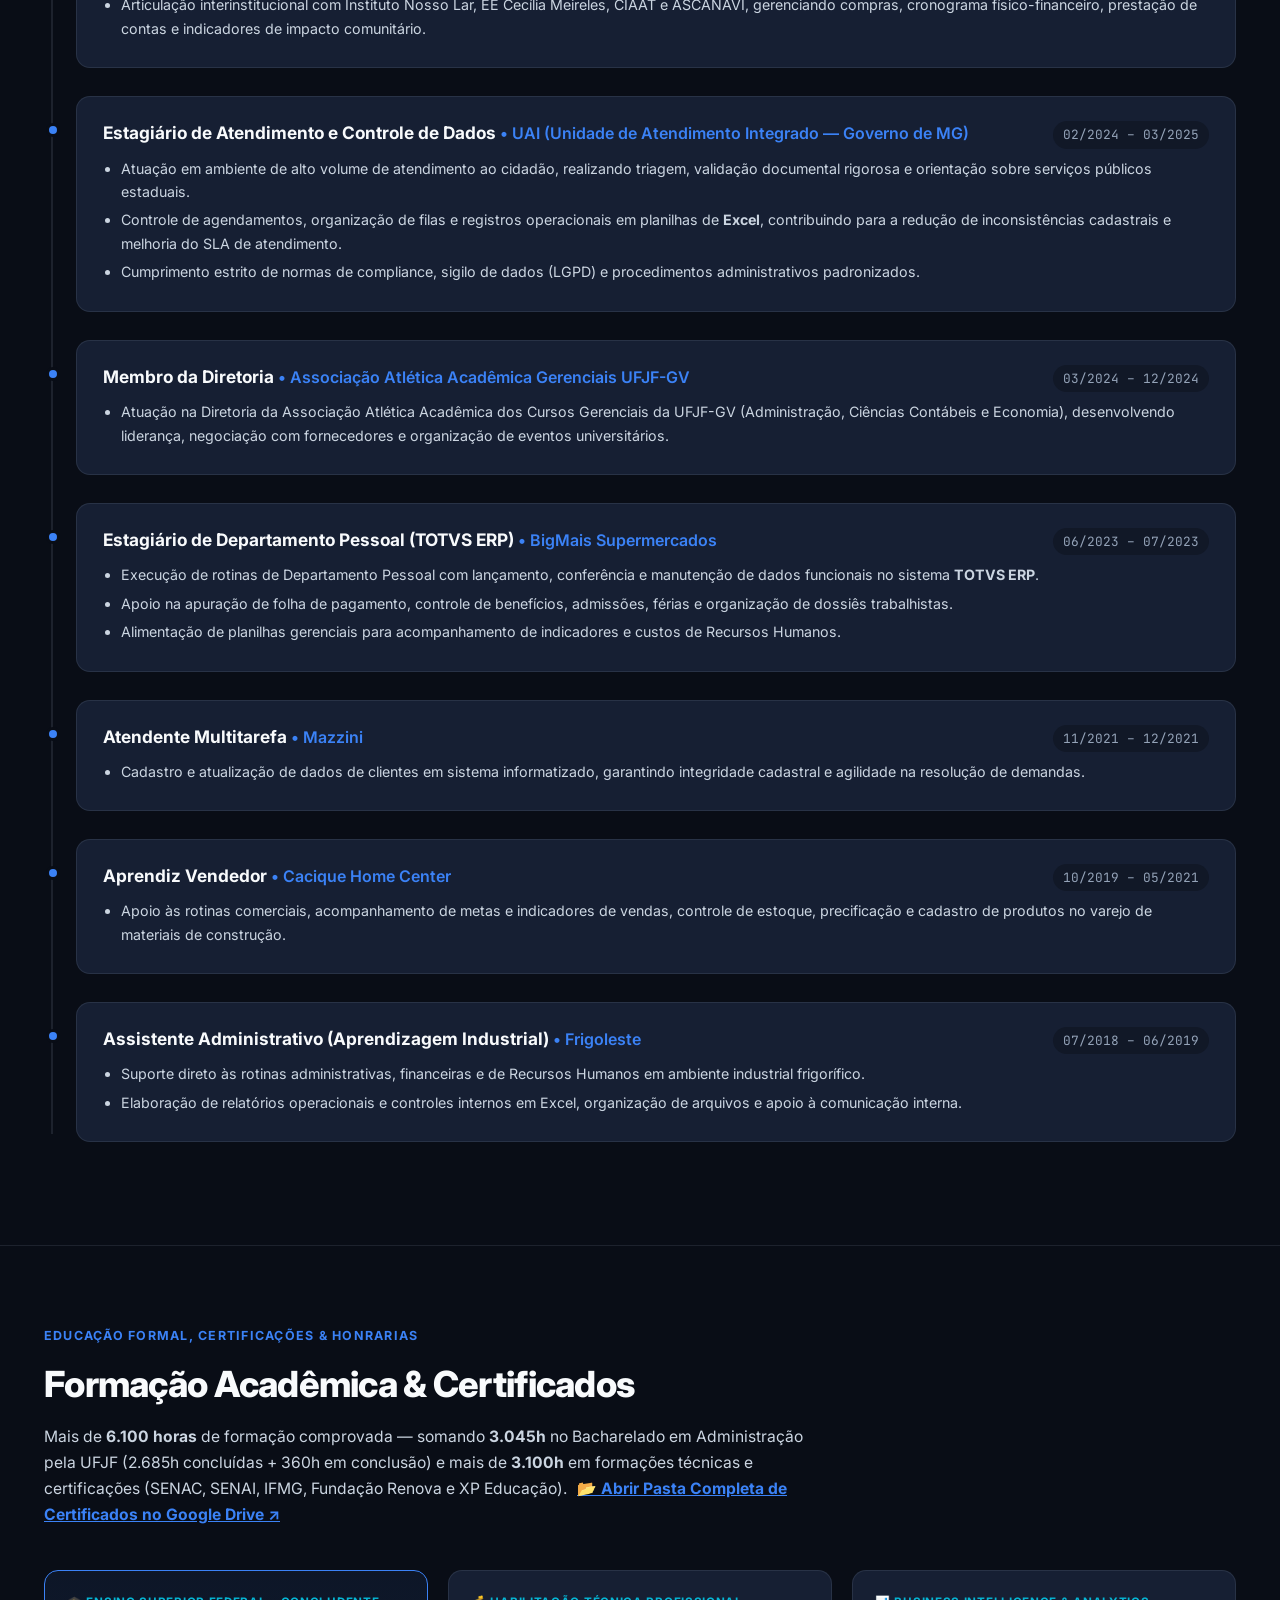
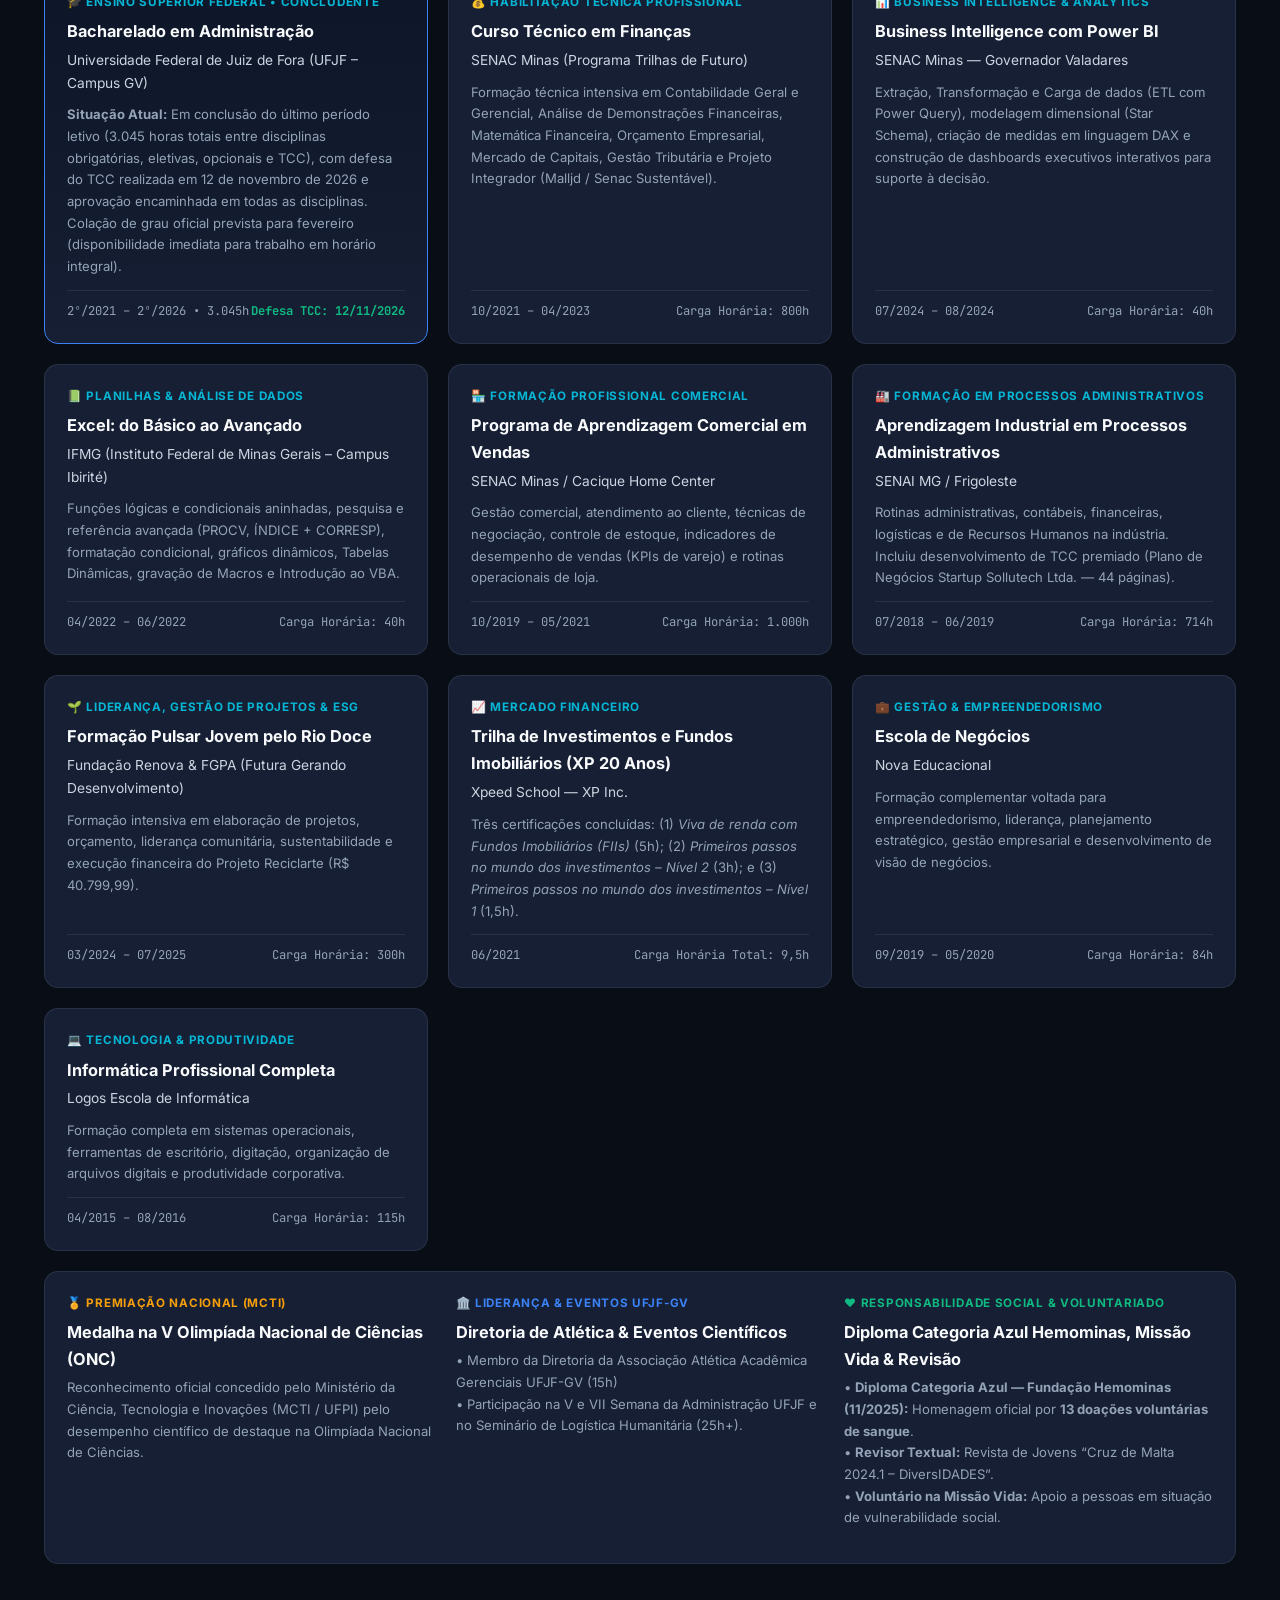
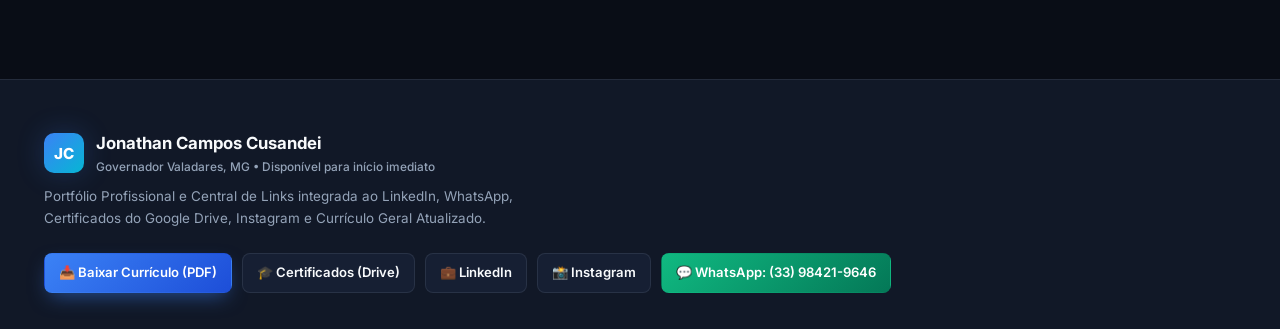
==== commit 8dab6c6a: "Corrige alinhamento horizontal e espacamento do menu superior (navbar)" ====
--- a/index.html
+++ b/index.html
@@ -1115,6 +1115,35 @@
   color: var(--text-muted);
 }
 
+
+/* Fix Navbar Alignment & Prevent Line Wrapping */
+.nav-inner {
+  gap: 24px;
+}
+.brand {
+  flex-shrink: 0;
+  white-space: nowrap;
+}
+.nav-links {
+  gap: 20px;
+  flex-wrap: nowrap;
+}
+.nav-links li {
+  white-space: nowrap;
+}
+.nav-links a {
+  white-space: nowrap;
+  padding: 6px 10px;
+  border-radius: 6px;
+}
+.nav-links a:hover {
+  background: rgba(59, 130, 246, 0.1);
+}
+.nav-actions {
+  flex-shrink: 0;
+  white-space: nowrap;
+}
+
   </style>
 </head>
 <body>
@@ -1126,17 +1155,17 @@
         <div class="brand-monogram">JC</div>
         <div class="brand-text">
           Jonathan Cusandei
-          <span>Adm. UFJF • Dados, BI, Finanças & IA</span>
+          <span>Administração UFJF • Dados, BI & IA</span>
         </div>
       </a>
 
       <ul class="nav-links">
-        <li><a href="#sobre">Links & Resumo</a></li>
+        <li><a href="#sobre">Início</a></li>
         <li><a href="#competencias">Competências</a></li>
-        <li><a href="#projetos">Portfólio (10 Cases)</a></li>
+        <li><a href="#projetos">Projetos</a></li>
         <li><a href="#trajetoria">Trajetória</a></li>
-        <li><a href="#certificados">Formação & Certificados</a></li>
-        <li><a href="curriculo.html" style="color: var(--accent-emerald); font-weight: 700;">📄 Ver Currículo</a></li>
+        <li><a href="#certificados">Formação</a></li>
+        <li><a href="curriculo.html" style="color: var(--accent-emerald); font-weight: 700;">📄 Currículo</a></li>
       </ul>
 
       <div class="nav-actions">
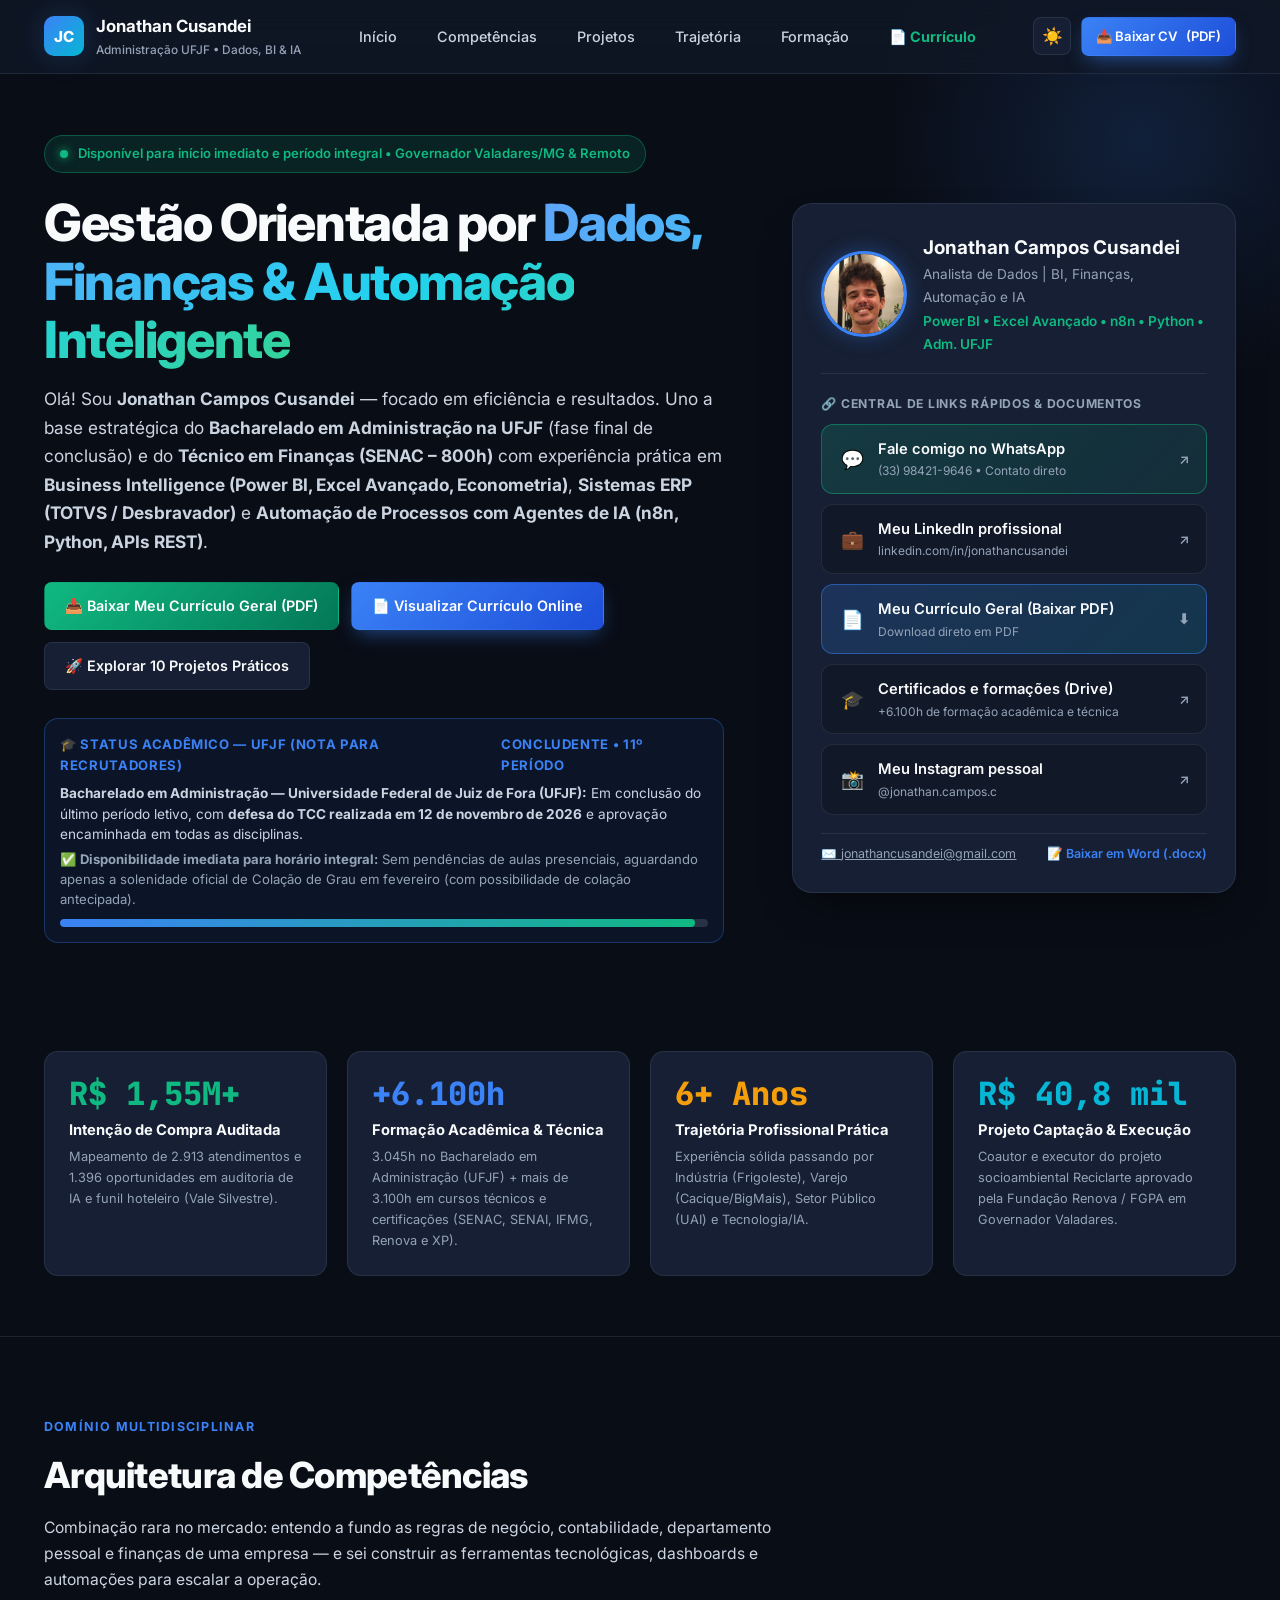
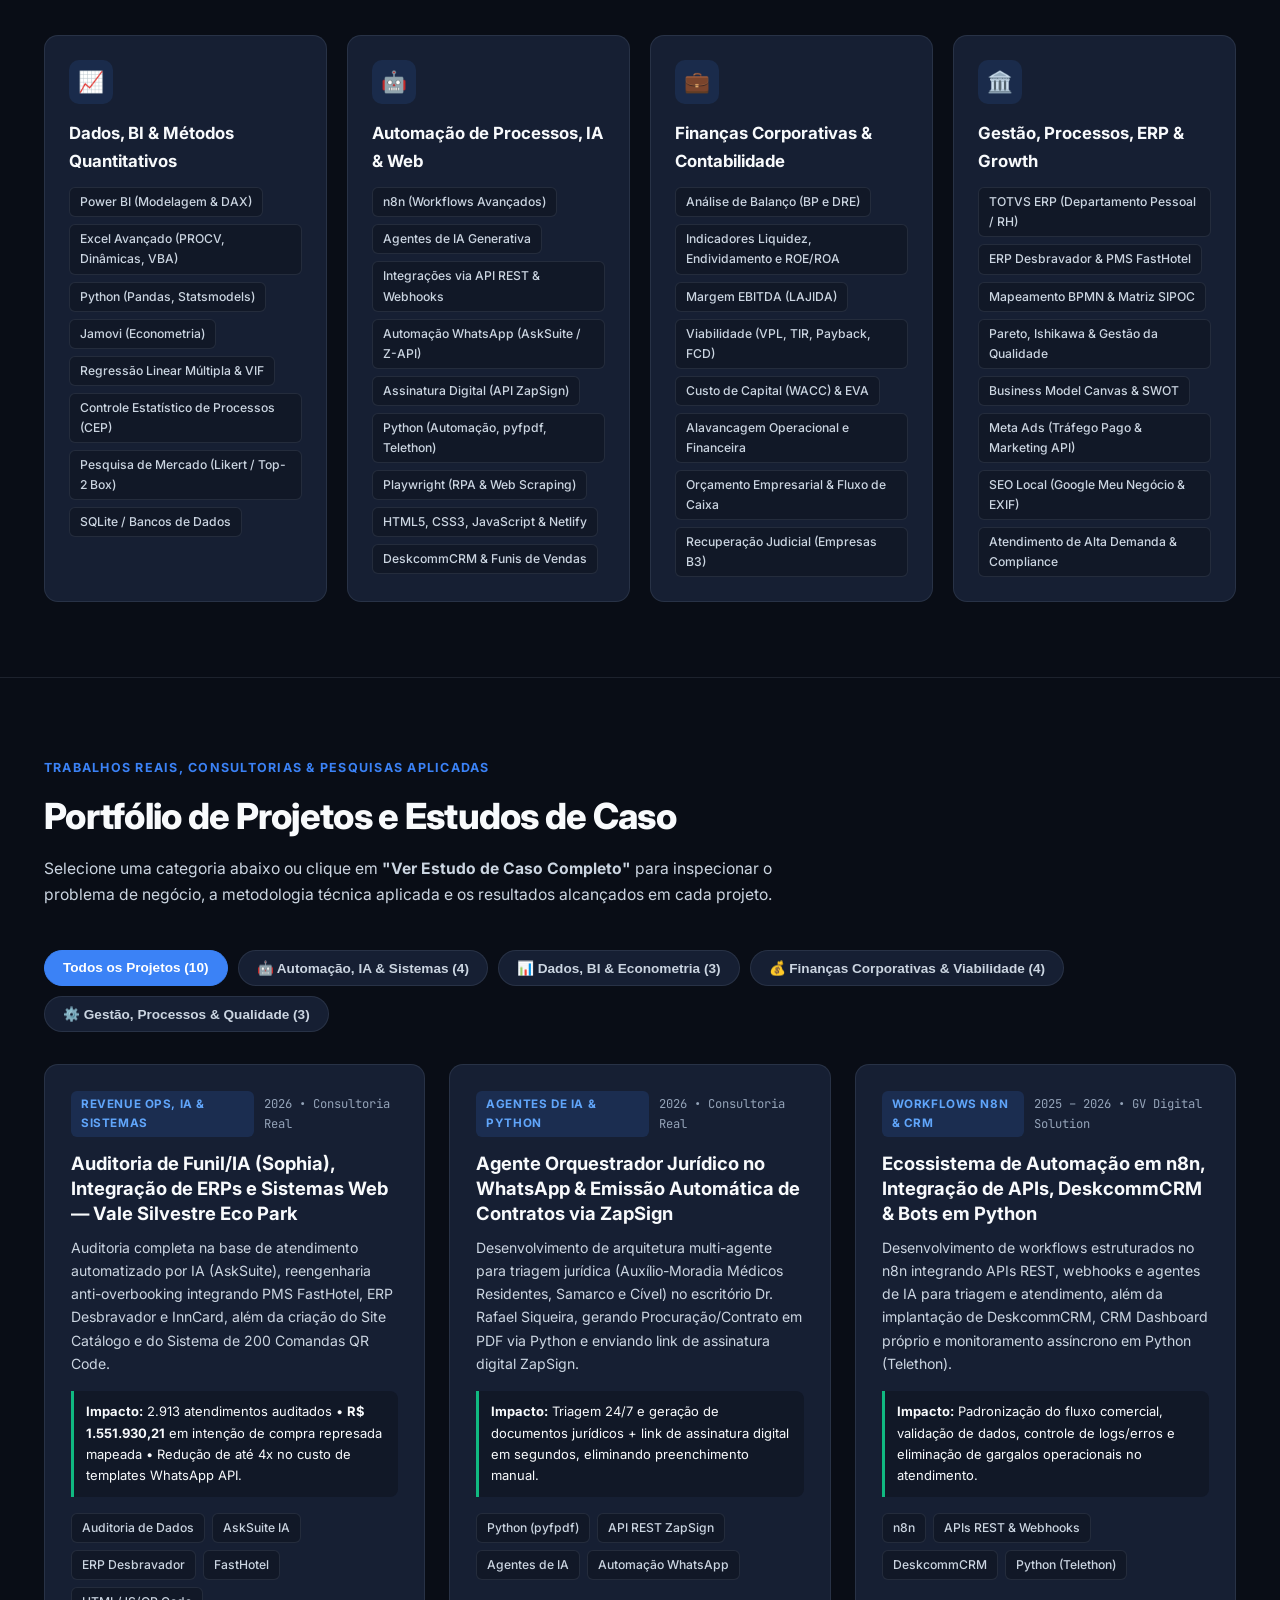
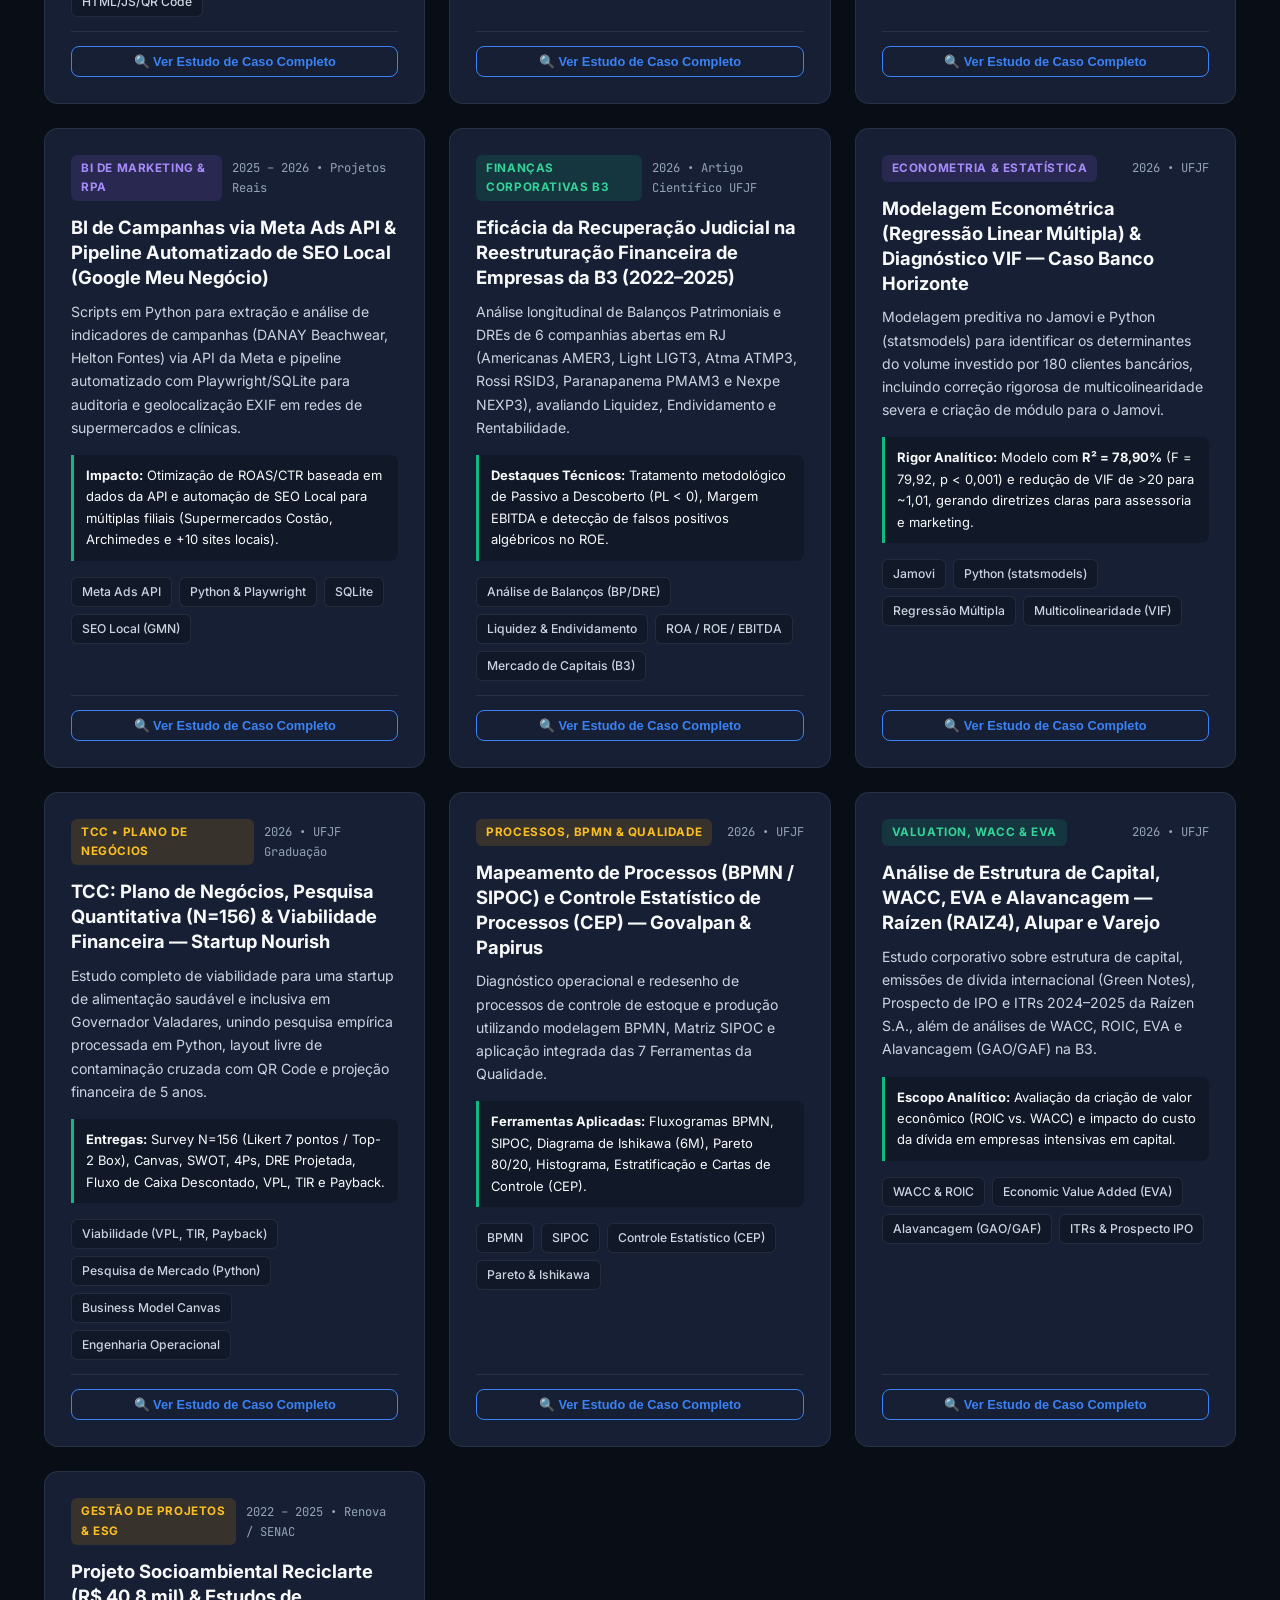
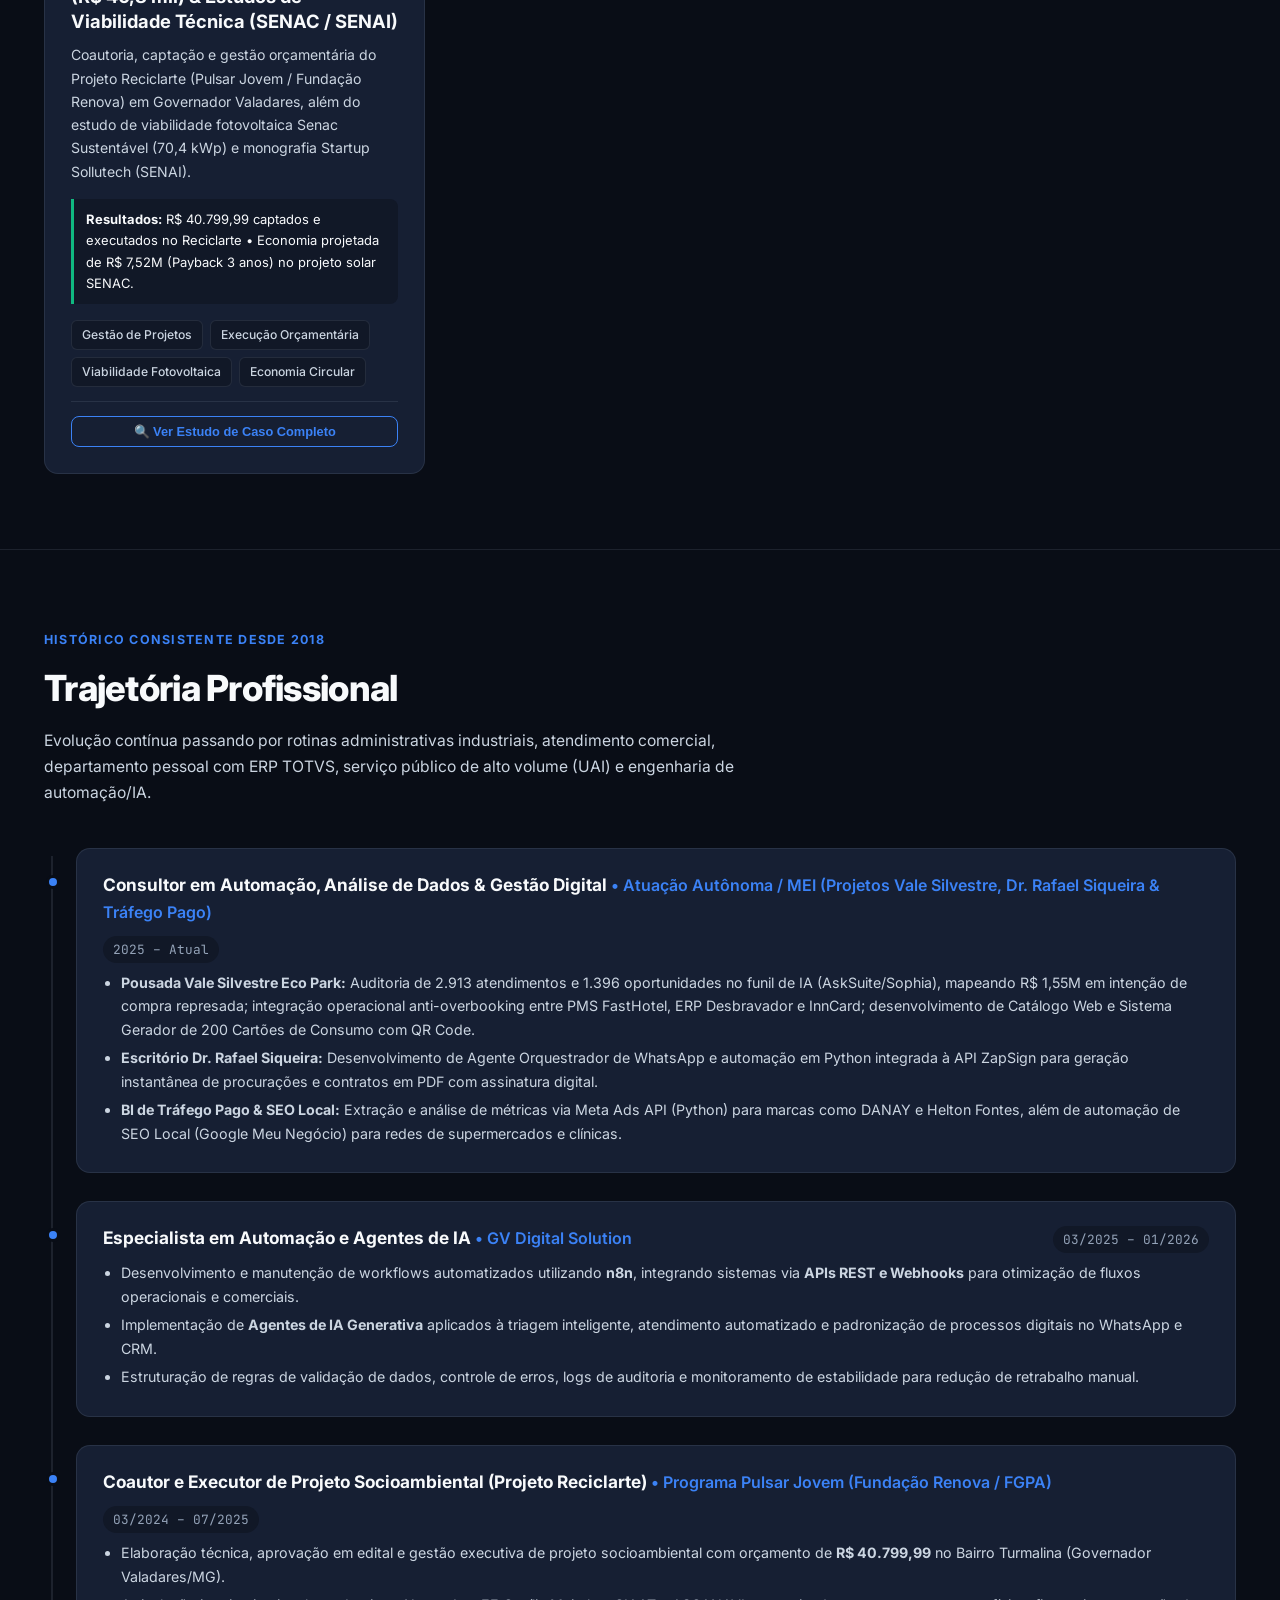
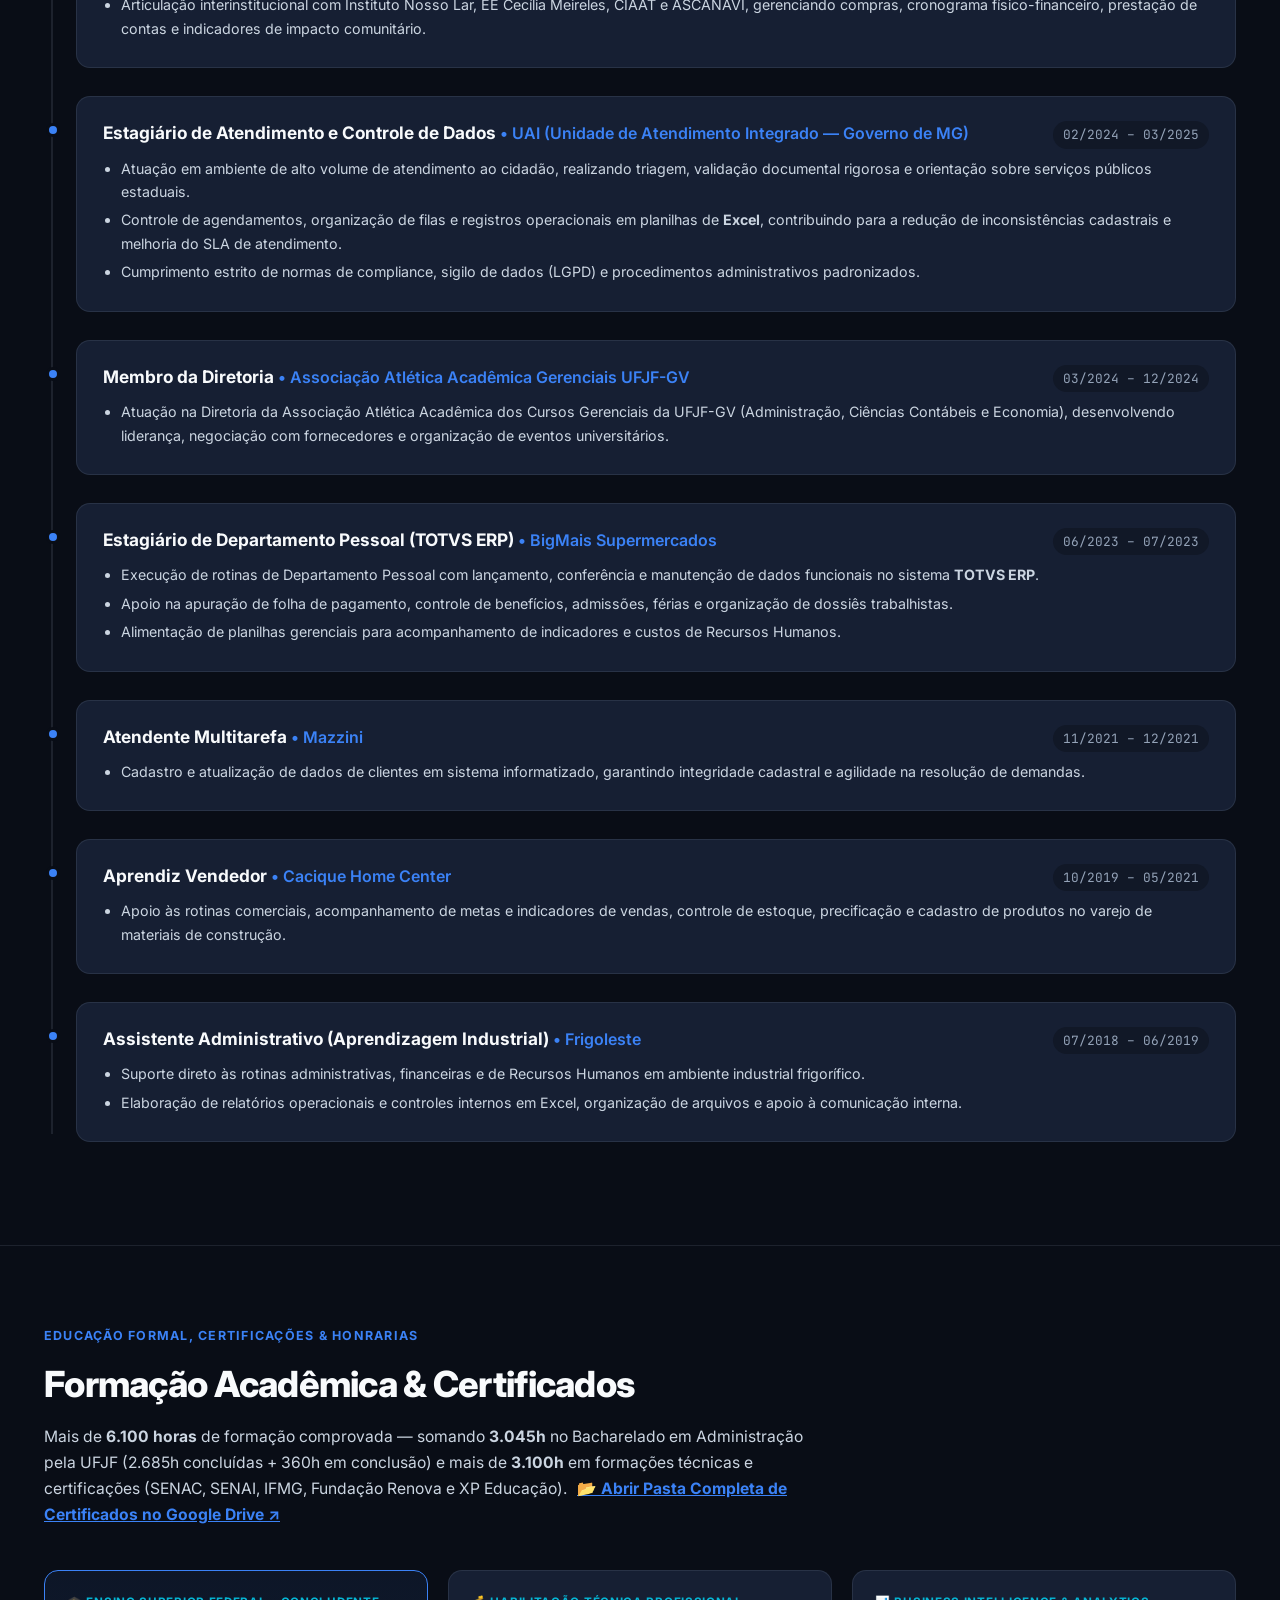
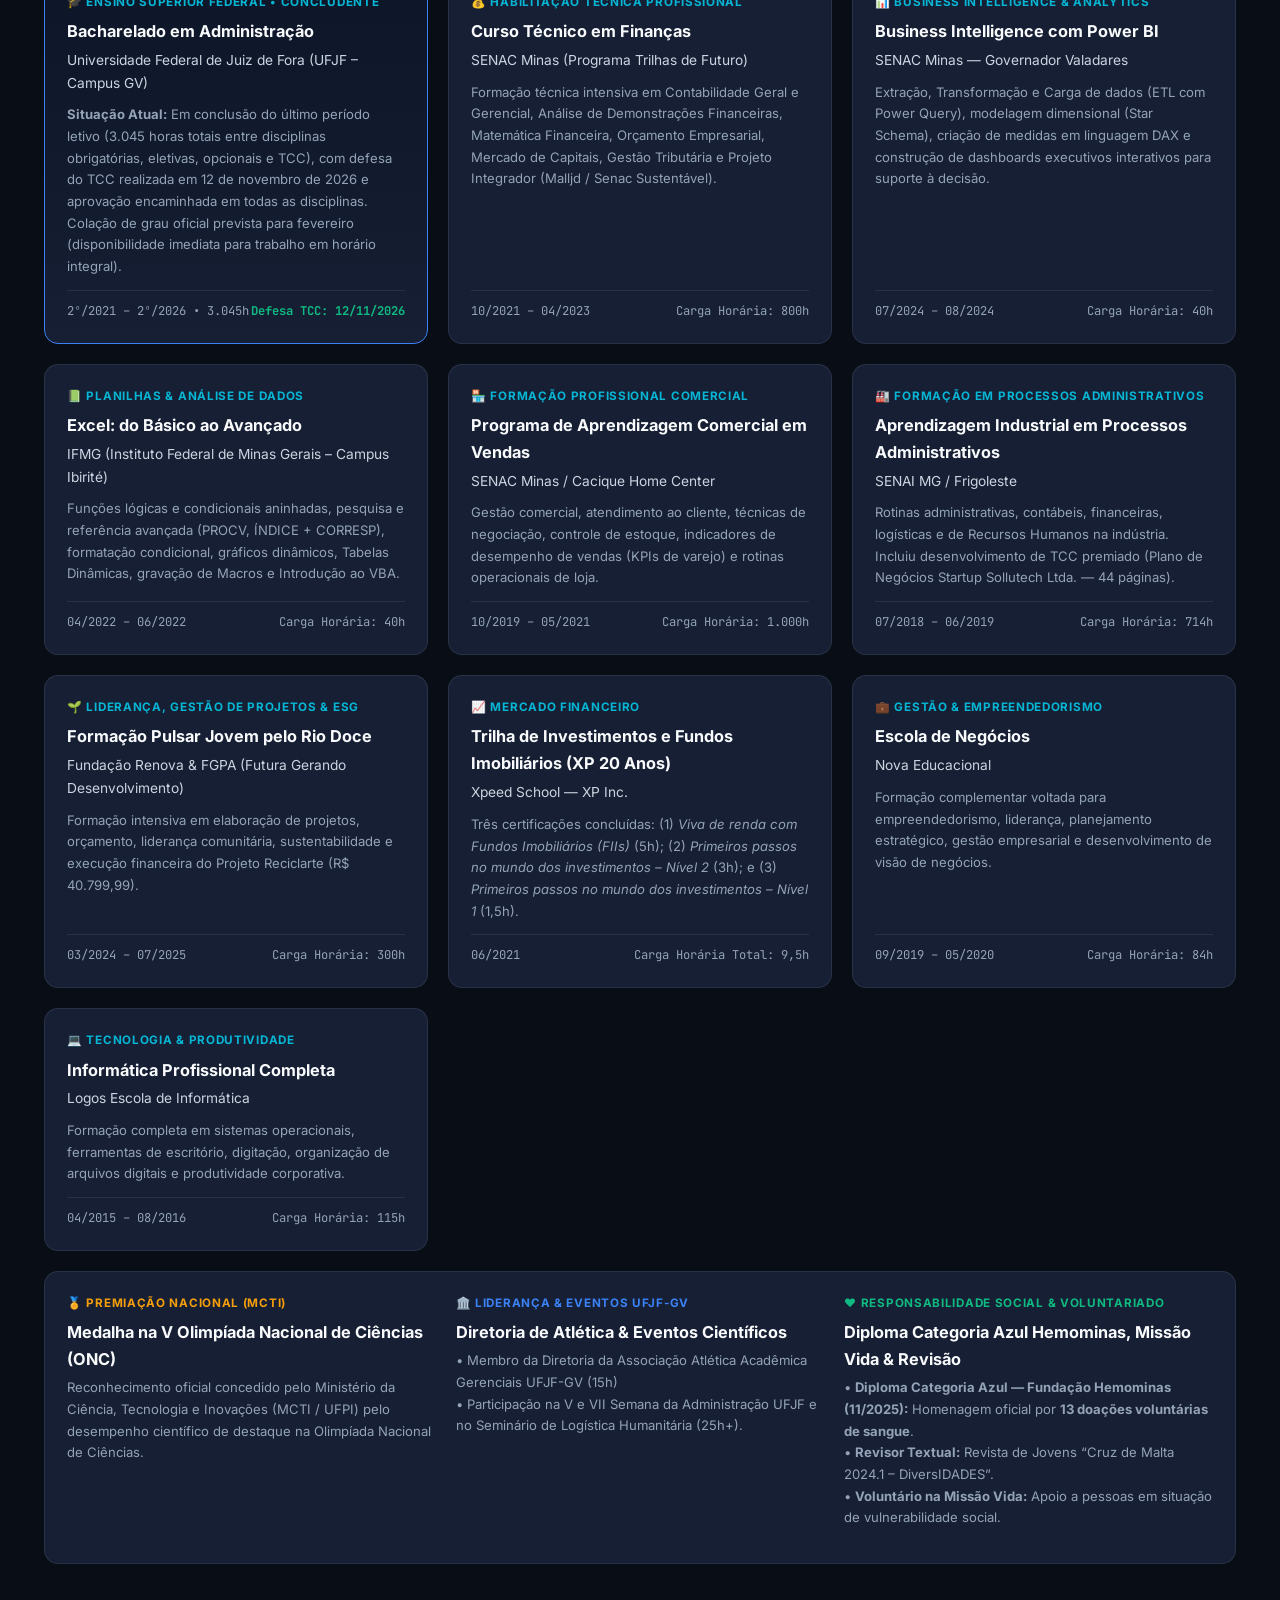
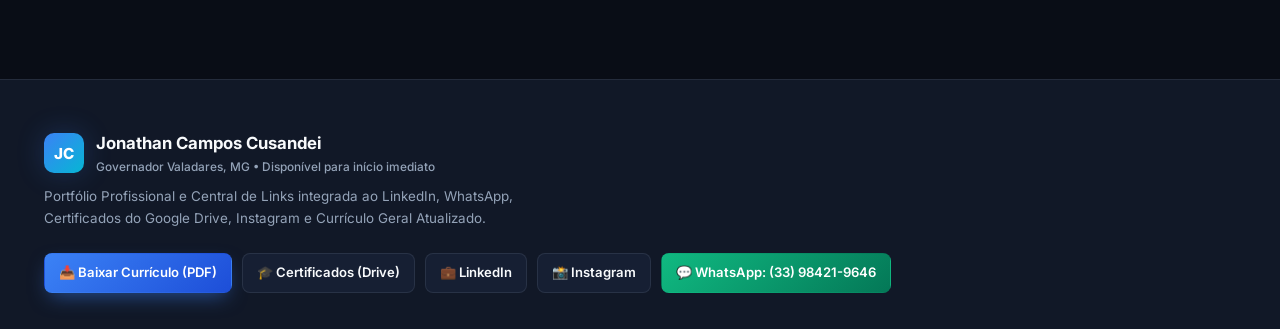
==== commit bf8064a3: "Corrige responsividade mobile do cabecalho para nao cortar o botao na tela do celular" ====
--- a/index.html
+++ b/index.html
@@ -1144,6 +1144,59 @@
   white-space: nowrap;
 }
 
+@media (max-width: 768px) {
+  .container {
+    padding: 0 14px;
+  }
+  .navbar {
+    height: 64px;
+  }
+  .nav-inner {
+    gap: 8px;
+  }
+  .brand {
+    gap: 8px;
+    min-width: 0;
+    flex-shrink: 1;
+  }
+  .brand-monogram {
+    width: 34px;
+    height: 34px;
+    font-size: 0.82rem;
+    border-radius: 8px;
+    flex-shrink: 0;
+  }
+  .brand-text {
+    font-size: 0.9rem;
+    min-width: 0;
+    overflow: hidden;
+    text-overflow: ellipsis;
+  }
+  .brand-text span {
+    font-size: 0.66rem;
+    overflow: hidden;
+    text-overflow: ellipsis;
+  }
+  .nav-actions {
+    gap: 6px;
+  }
+  .theme-toggle {
+    width: 34px;
+    height: 34px;
+    font-size: 0.95rem;
+  }
+  .nav-actions .btn-sm {
+    padding: 7px 10px;
+    font-size: 0.76rem;
+  }
+  .hide-on-mobile {
+    display: none;
+  }
+  .hero {
+    padding: 92px 0 48px;
+  }
+}
+
   </style>
 </head>
 <body>
@@ -1170,7 +1223,7 @@
 
       <div class="nav-actions">
         <button id="themeToggle" class="theme-toggle" title="Alternar tema claro/escuro" aria-label="Alternar tema">☀️</button>
-        <a href="Curriculo_Jonathan_Cusandei.pdf" download="Curriculo_Jonathan_Cusandei.pdf" class="btn btn-primary btn-sm">📥 Baixar CV (PDF)</a>
+        <a href="Curriculo_Jonathan_Cusandei.pdf" download="Curriculo_Jonathan_Cusandei.pdf" class="btn btn-primary btn-sm">📥 Baixar CV<span class="hide-on-mobile"> (PDF)</span></a>
       </div>
     </div>
   </header>
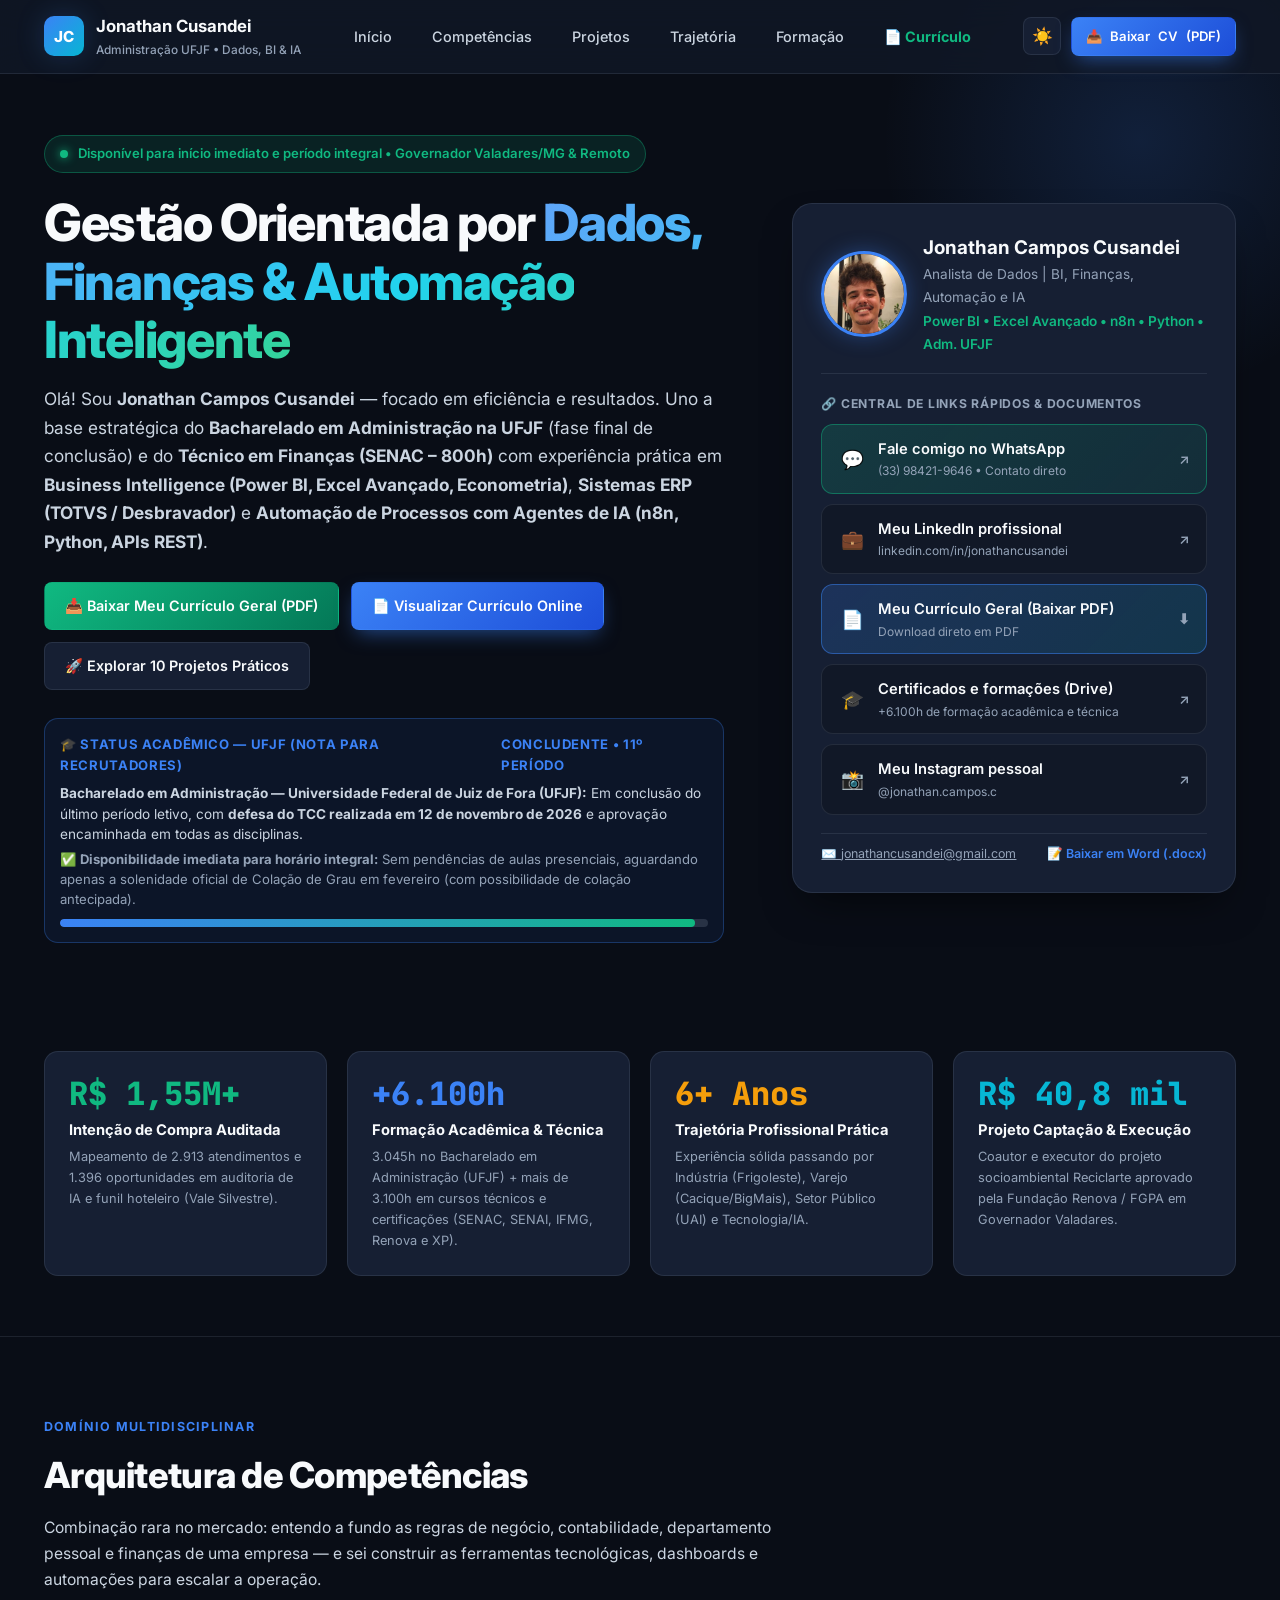
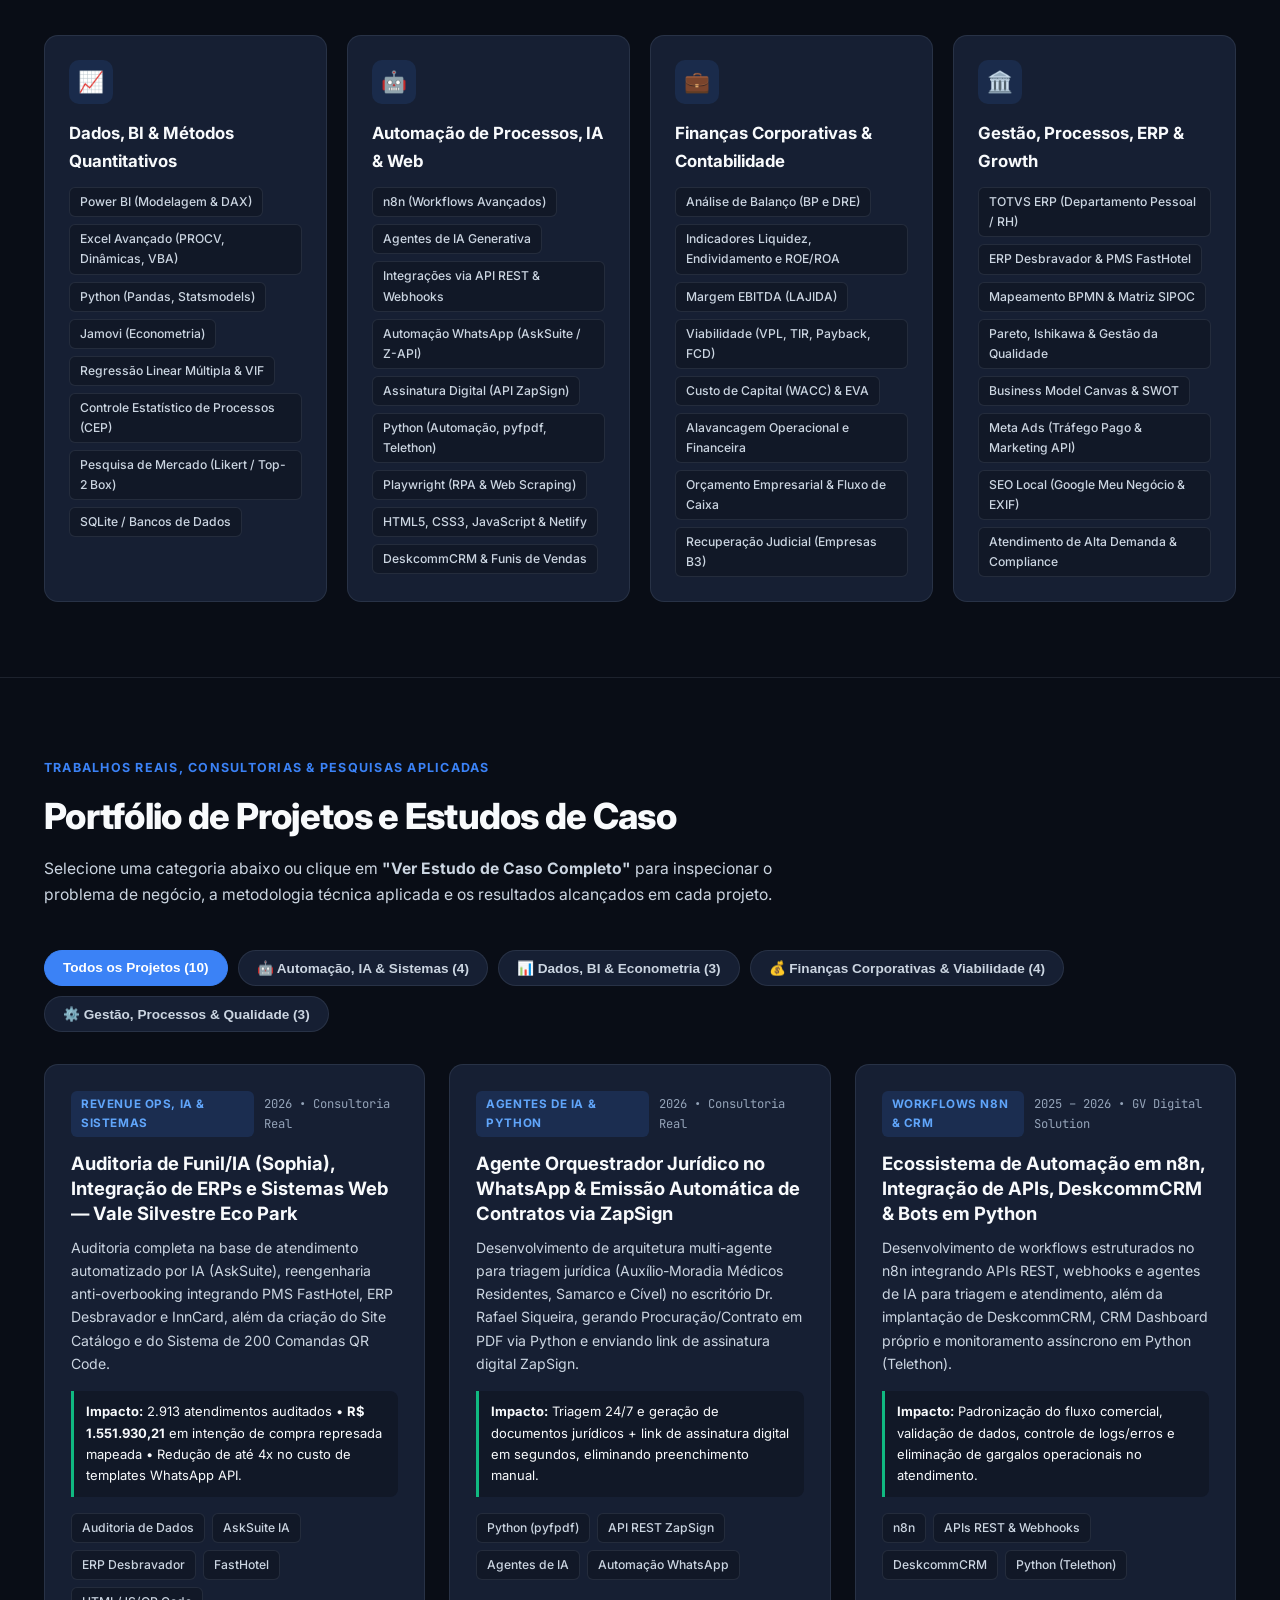
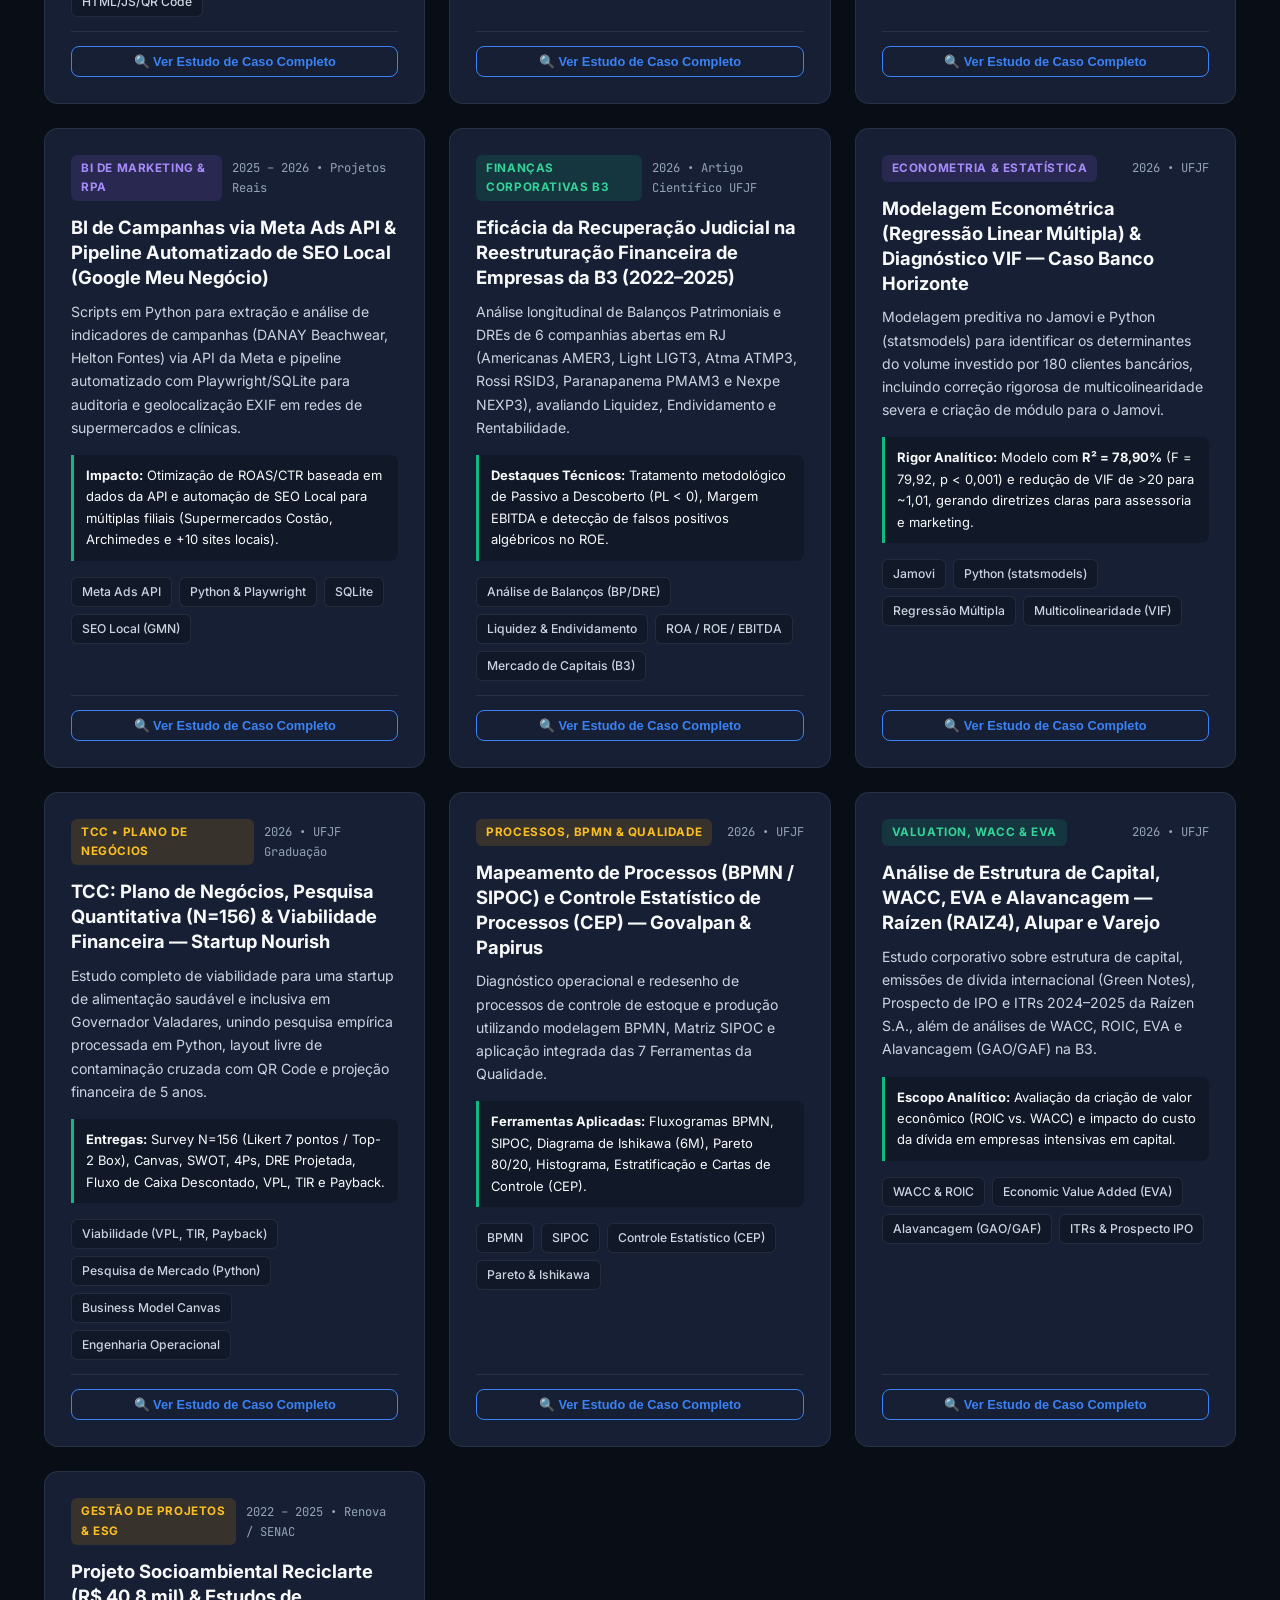
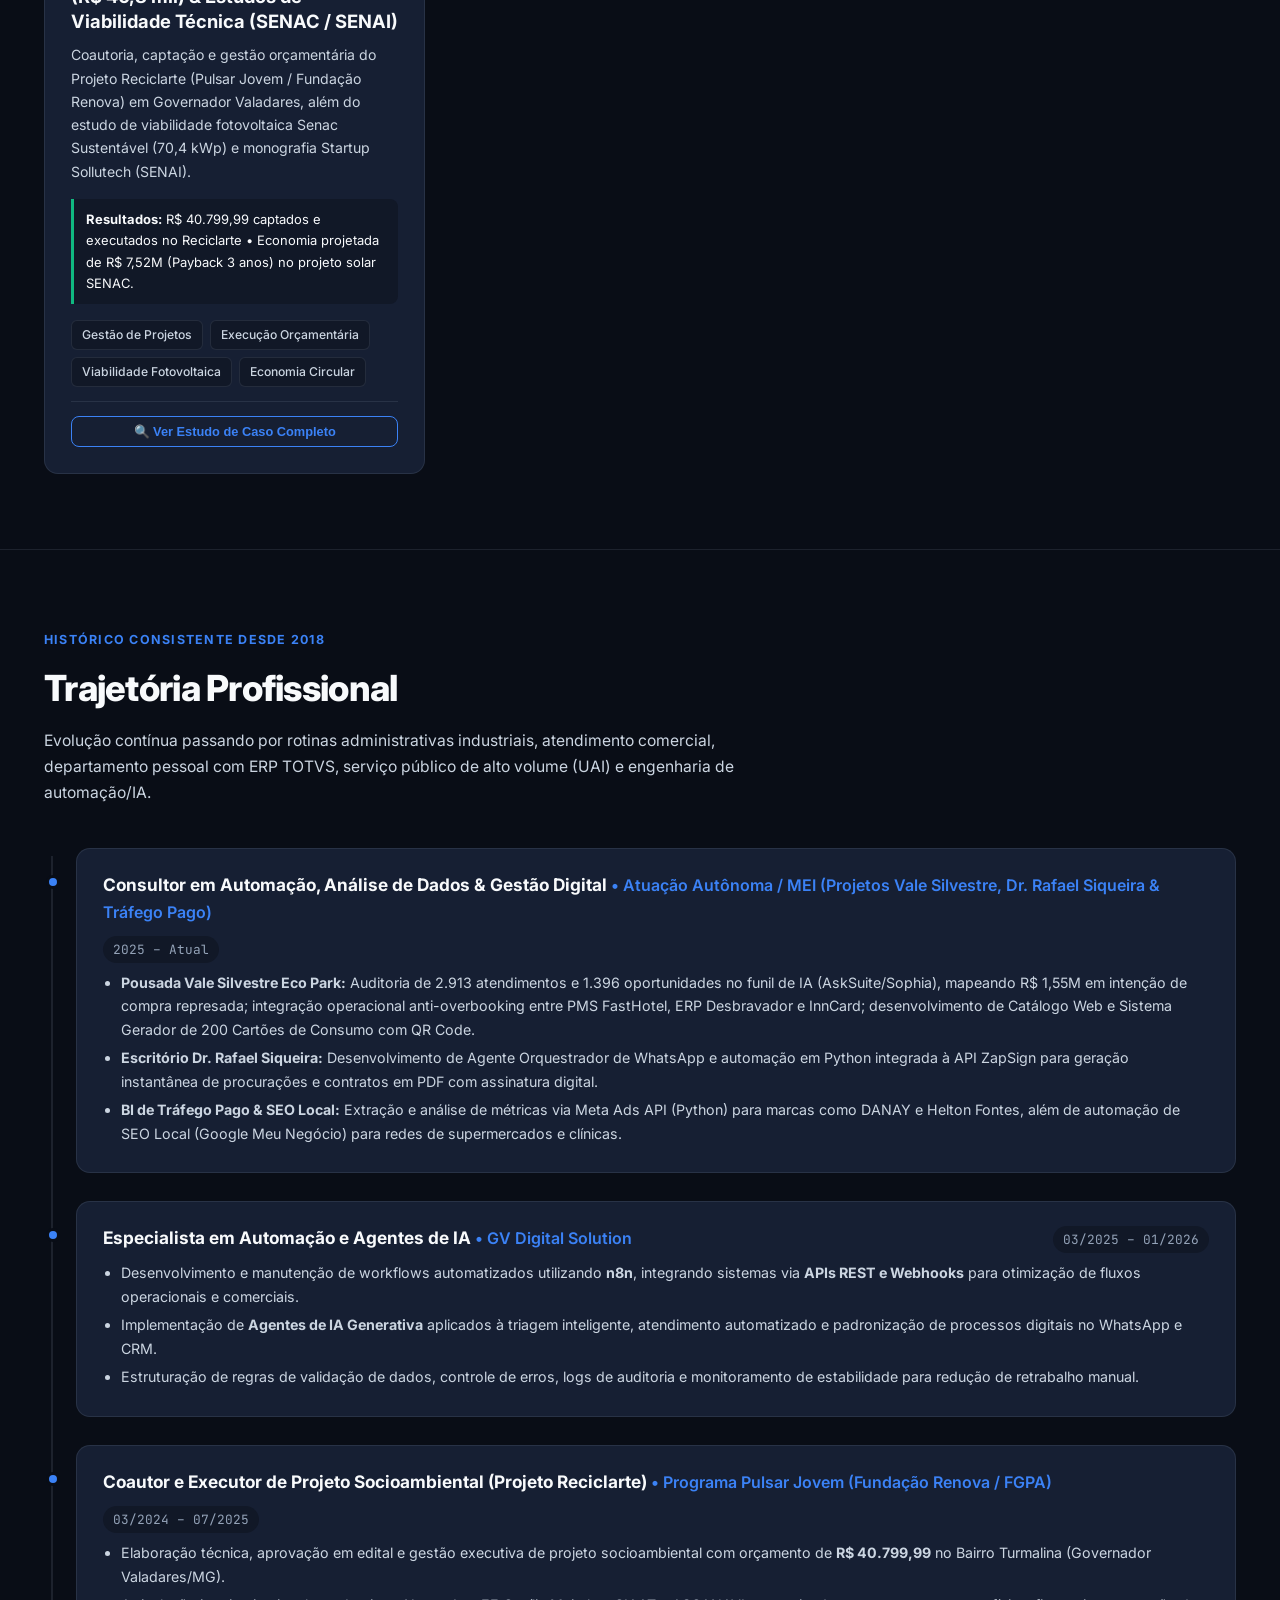
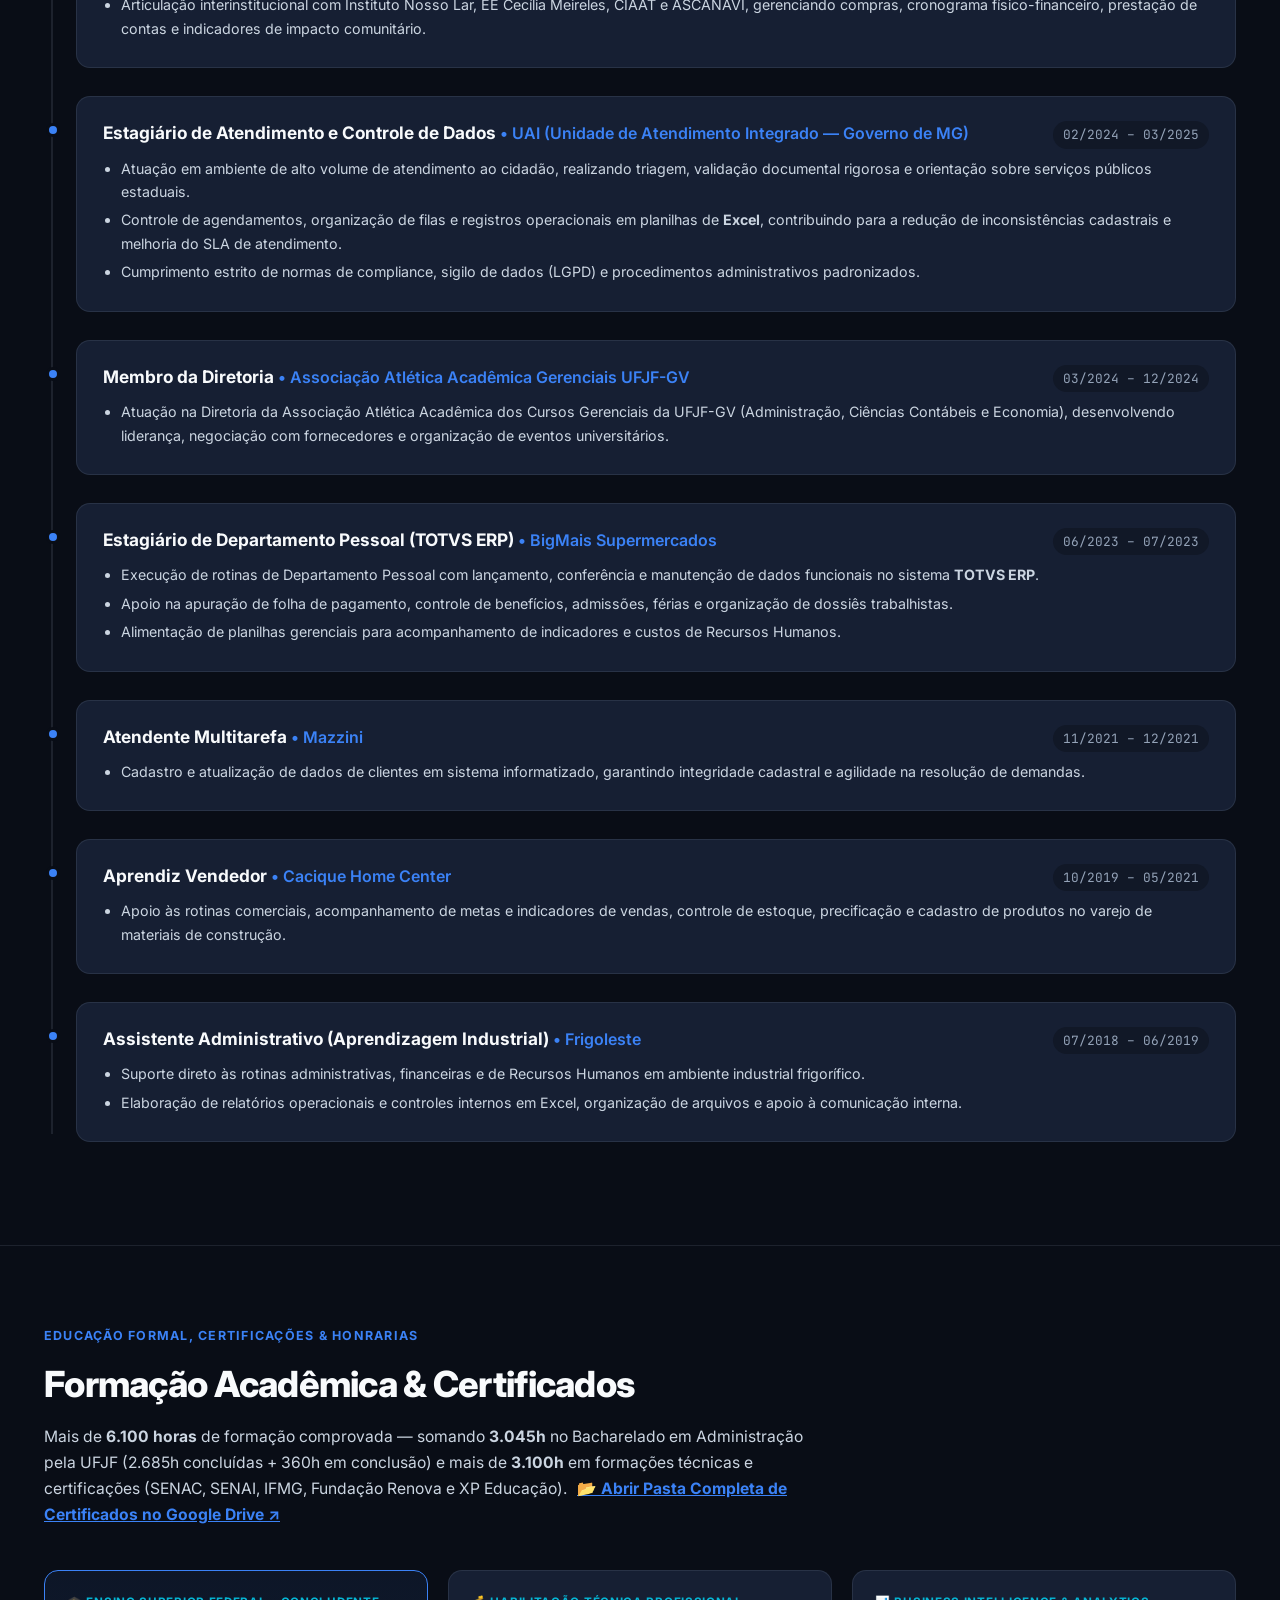
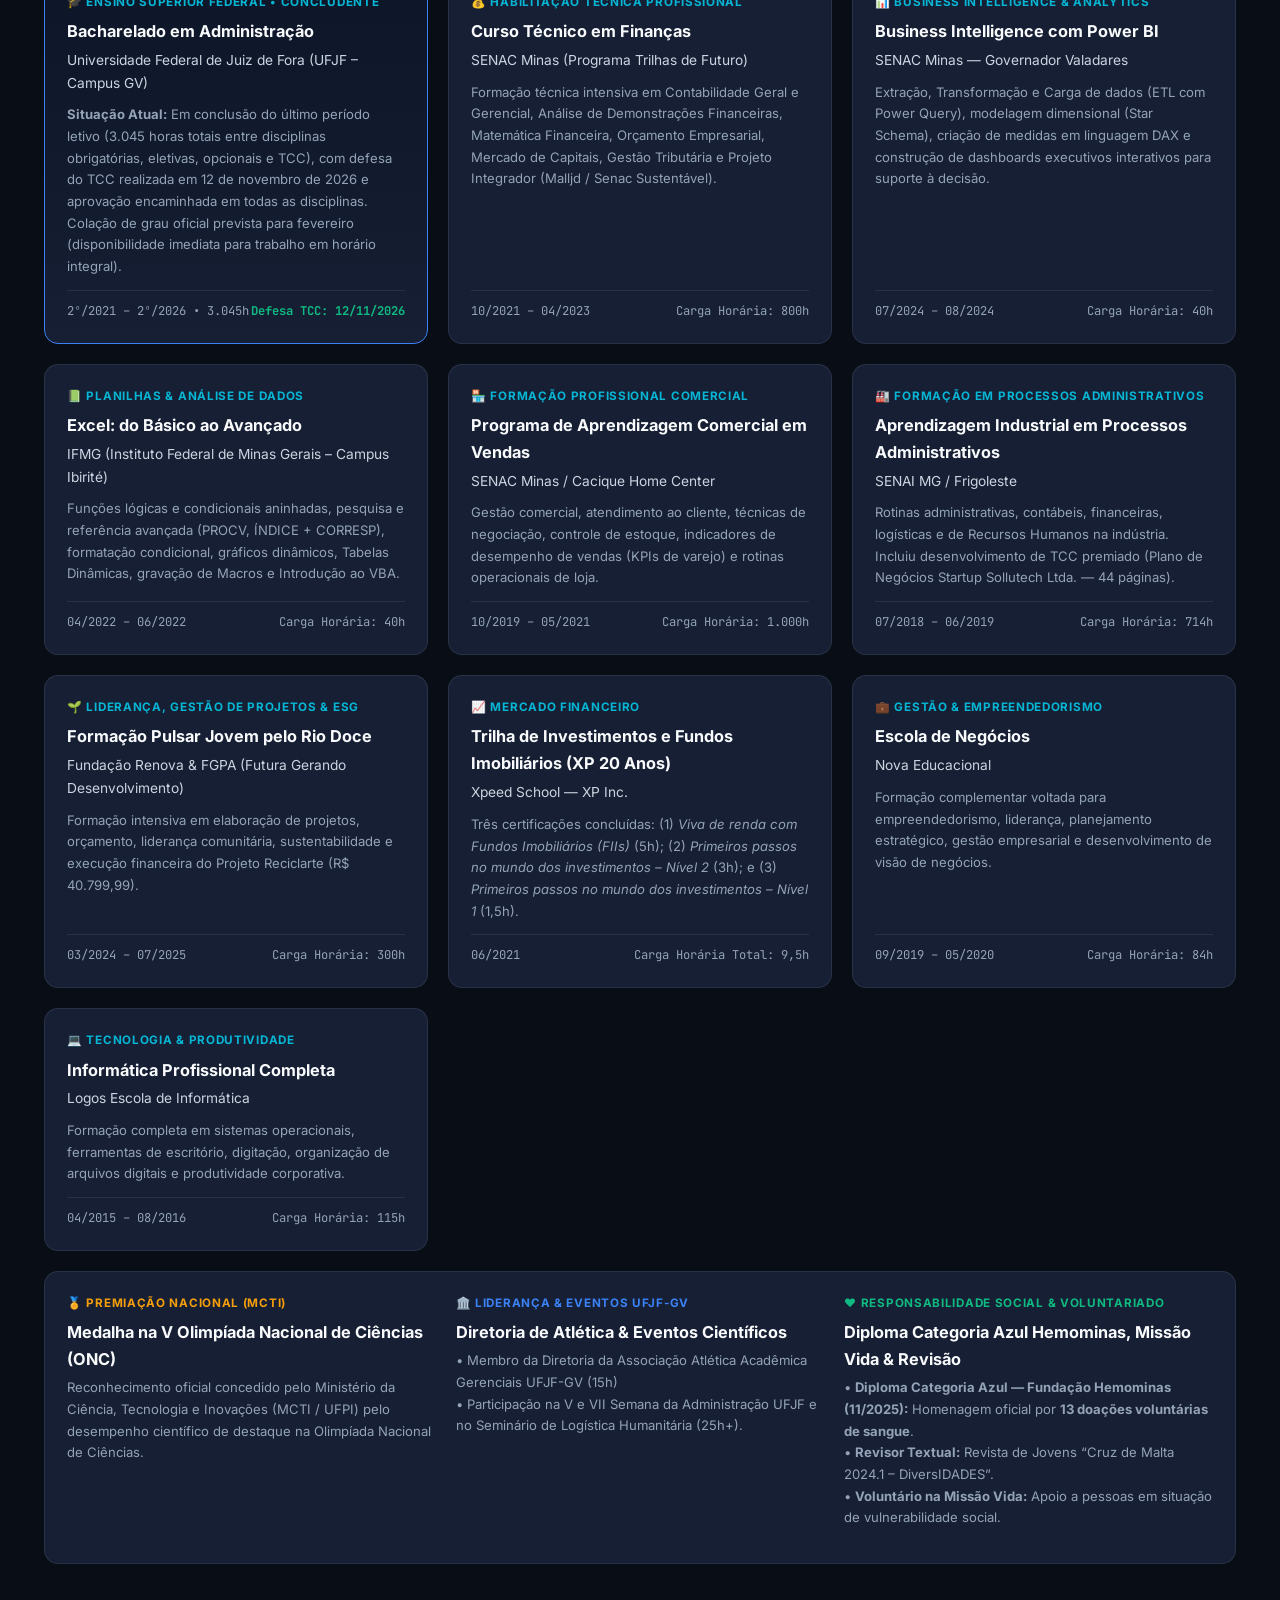
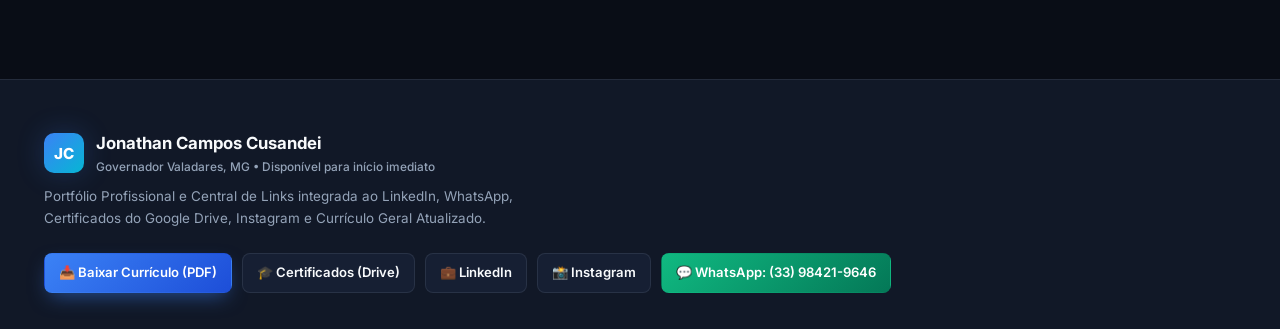
==== commit 6388005d: "Compacta cabecalho no mobile (Adm. UFJF e botao CV) para caber em 100% das telas de celular" ====
--- a/index.html
+++ b/index.html
@@ -1143,16 +1143,43 @@
   flex-shrink: 0;
   white-space: nowrap;
 }
+.show-on-mobile {
+  display: none;
+}
 
 @media (max-width: 768px) {
+  html, body {
+    max-width: 100vw;
+    overflow-x: hidden;
+  }
   .container {
-    padding: 0 14px;
+    width: 100%;
+    max-width: 100vw;
+    padding: 0 16px;
+  }
+  .hero-grid,
+  .kpi-grid,
+  .skills-grid,
+  .projects-grid,
+  .edu-cert-grid {
+    grid-template-columns: 1fr !important;
+  }
+  .hero-grid > *,
+  .kpi-grid > *,
+  .skills-grid > *,
+  .projects-grid > *,
+  .edu-cert-grid > * {
+    min-width: 0;
+    max-width: 100%;
   }
   .navbar {
     height: 64px;
+    width: 100%;
+    max-width: 100vw;
   }
   .nav-inner {
     gap: 8px;
+    width: 100%;
   }
   .brand {
     gap: 8px;
@@ -1179,6 +1206,7 @@
   }
   .nav-actions {
     gap: 6px;
+    flex-shrink: 0;
   }
   .theme-toggle {
     width: 34px;
@@ -1186,14 +1214,51 @@
     font-size: 0.95rem;
   }
   .nav-actions .btn-sm {
-    padding: 7px 10px;
-    font-size: 0.76rem;
+    padding: 7px 11px;
+    font-size: 0.78rem;
   }
   .hide-on-mobile {
-    display: none;
+    display: none !important;
+  }
+  .show-on-mobile {
+    display: inline !important;
   }
   .hero {
-    padding: 92px 0 48px;
+    padding: 90px 0 44px;
+  }
+  .hero-title {
+    font-size: 1.85rem;
+    word-break: break-word;
+  }
+  .hero-subtitle {
+    font-size: 0.96rem;
+  }
+  .hero-cta-group .btn {
+    width: 100%;
+    justify-content: center;
+  }
+  .academic-status-title {
+    flex-wrap: wrap;
+    gap: 4px;
+  }
+  .exec-card {
+    padding: 20px 16px;
+  }
+  .exec-card-header {
+    gap: 12px;
+  }
+  .exec-avatar-img {
+    width: 68px;
+    height: 68px;
+  }
+  .timeline {
+    padding-left: 20px;
+  }
+  .timeline-dot {
+    left: -20px;
+  }
+  .timeline-item {
+    padding: 18px 16px;
   }
 }
 
@@ -1208,7 +1273,7 @@
         <div class="brand-monogram">JC</div>
         <div class="brand-text">
           Jonathan Cusandei
-          <span>Administração UFJF • Dados, BI & IA</span>
+          <span><strong class="hide-on-mobile" style="font-weight:500;">Administração </strong><strong class="show-on-mobile" style="font-weight:500;">Adm. </strong>UFJF • Dados, BI & IA</span>
         </div>
       </a>
 
@@ -1223,7 +1288,7 @@
 
       <div class="nav-actions">
         <button id="themeToggle" class="theme-toggle" title="Alternar tema claro/escuro" aria-label="Alternar tema">☀️</button>
-        <a href="Curriculo_Jonathan_Cusandei.pdf" download="Curriculo_Jonathan_Cusandei.pdf" class="btn btn-primary btn-sm">📥 Baixar CV<span class="hide-on-mobile"> (PDF)</span></a>
+        <a href="Curriculo_Jonathan_Cusandei.pdf" download="Curriculo_Jonathan_Cusandei.pdf" class="btn btn-primary btn-sm">📥 <span class="hide-on-mobile">Baixar </span>CV<span class="hide-on-mobile"> (PDF)</span></a>
       </div>
     </div>
   </header>
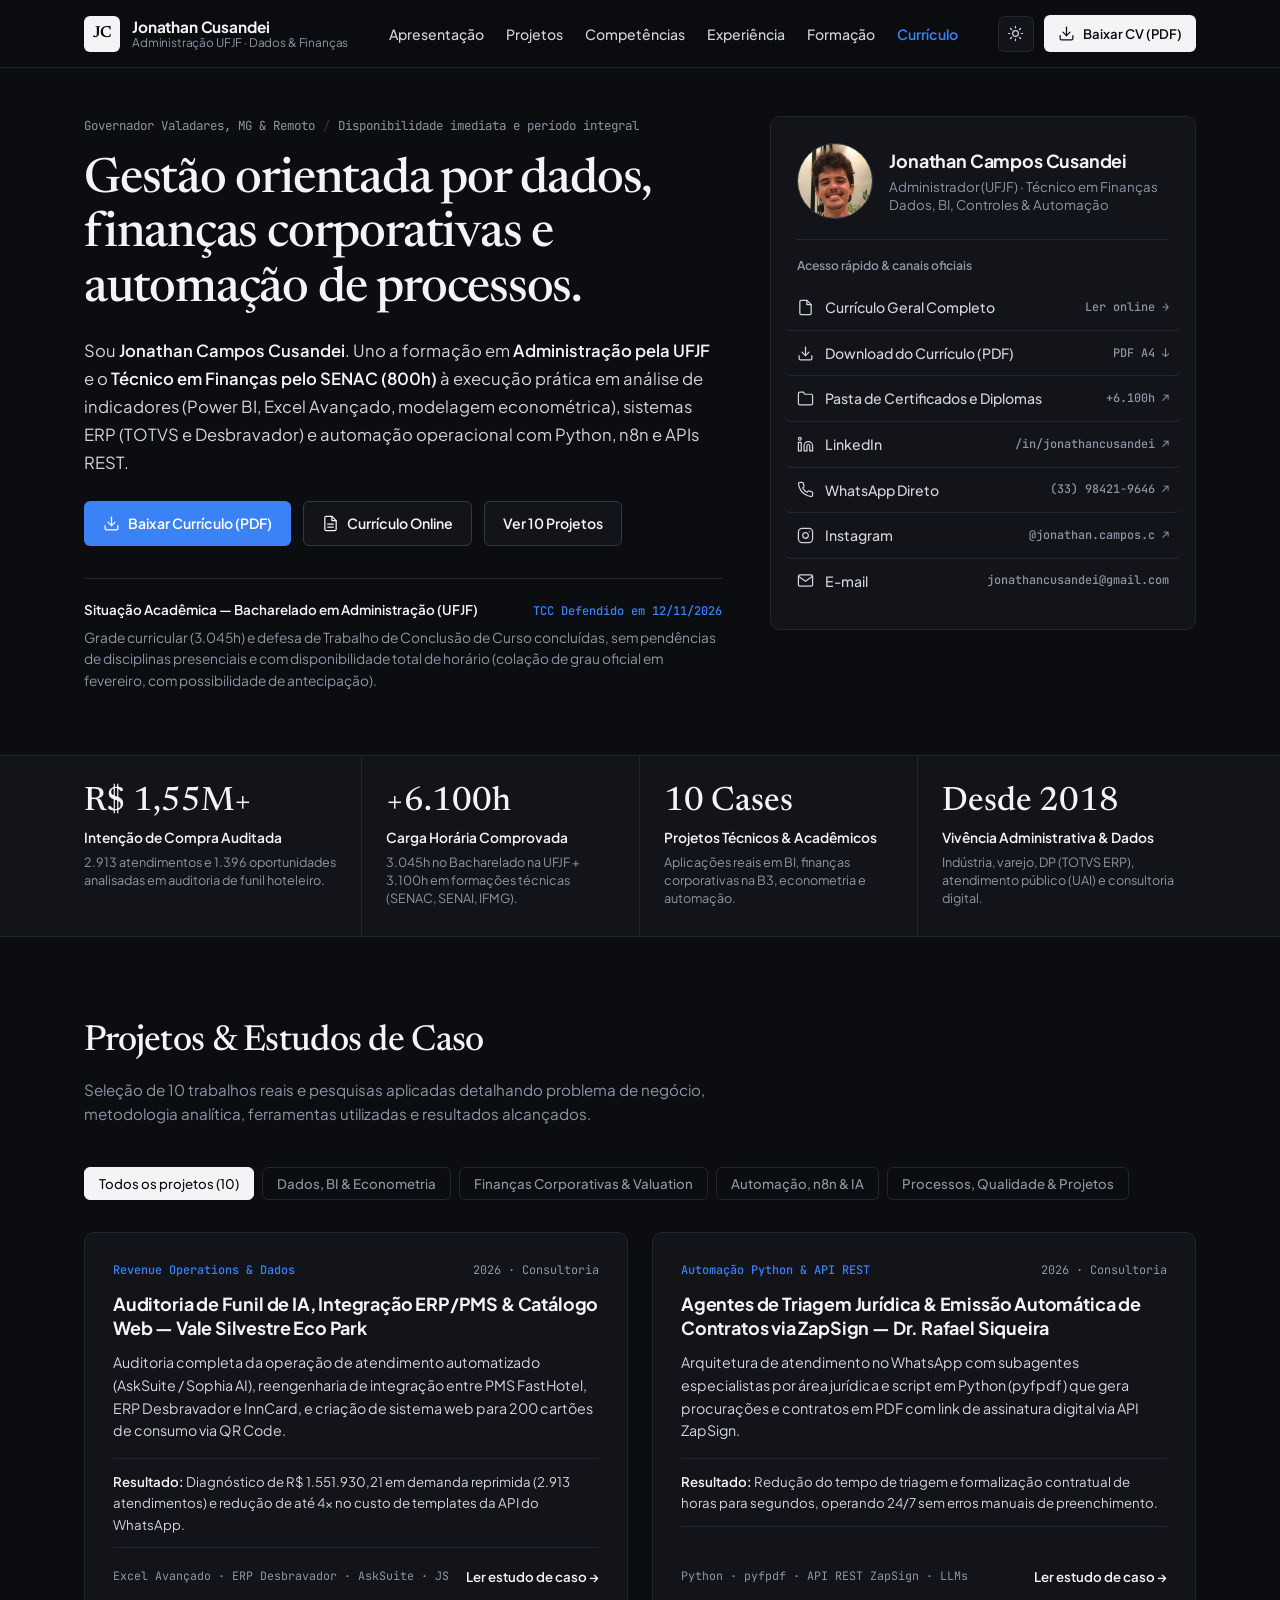
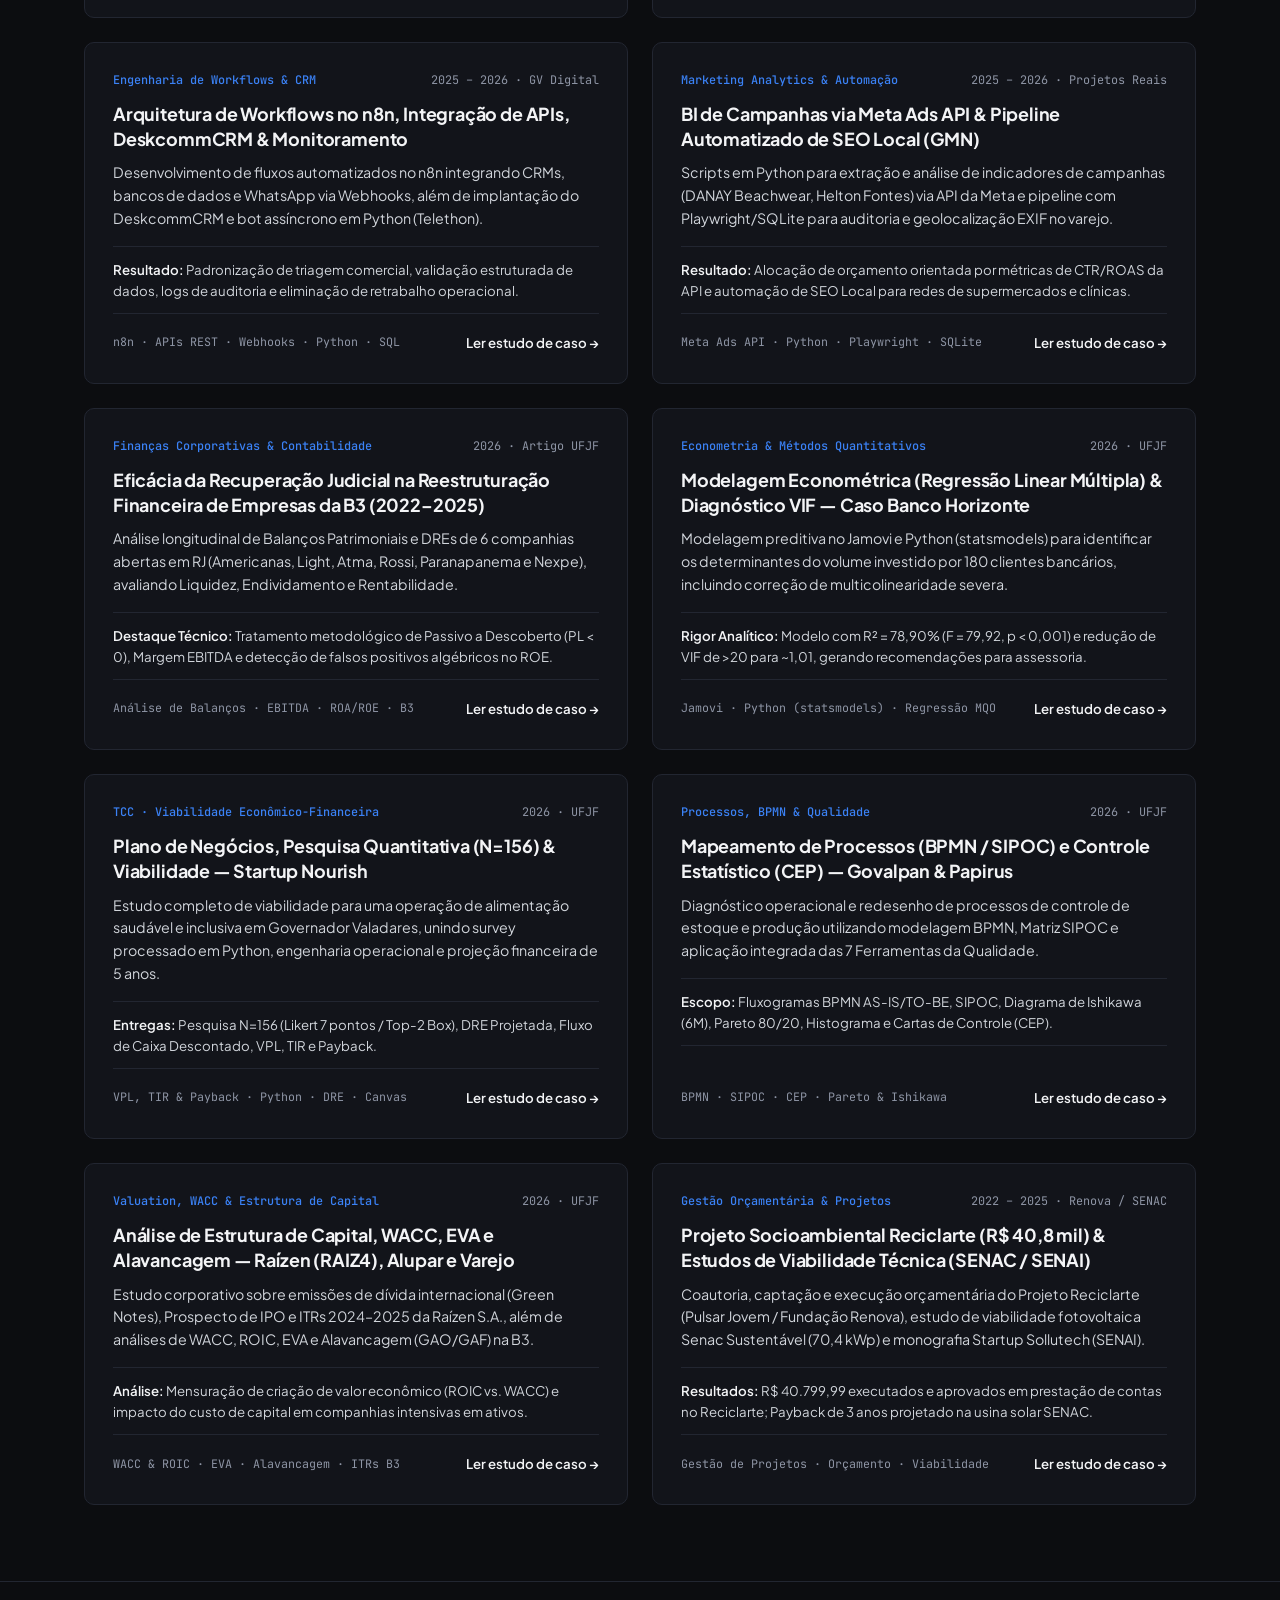
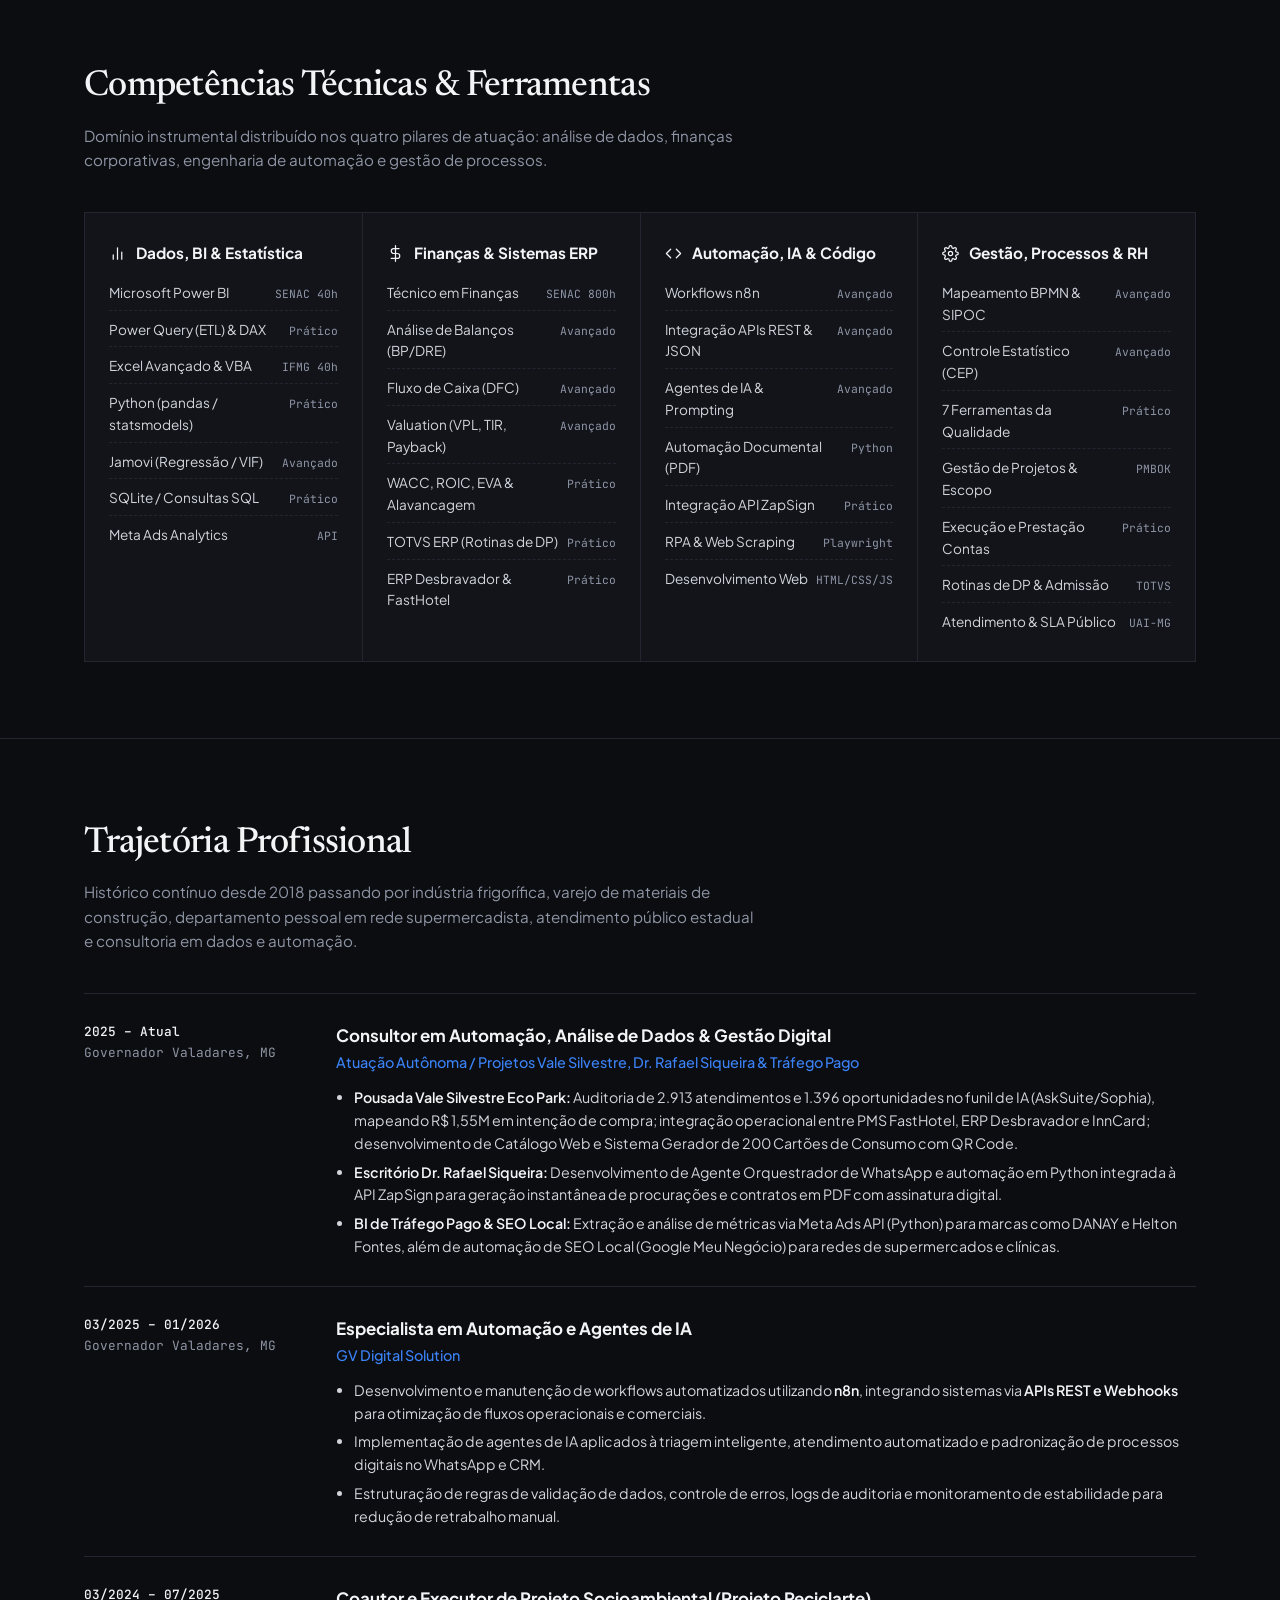
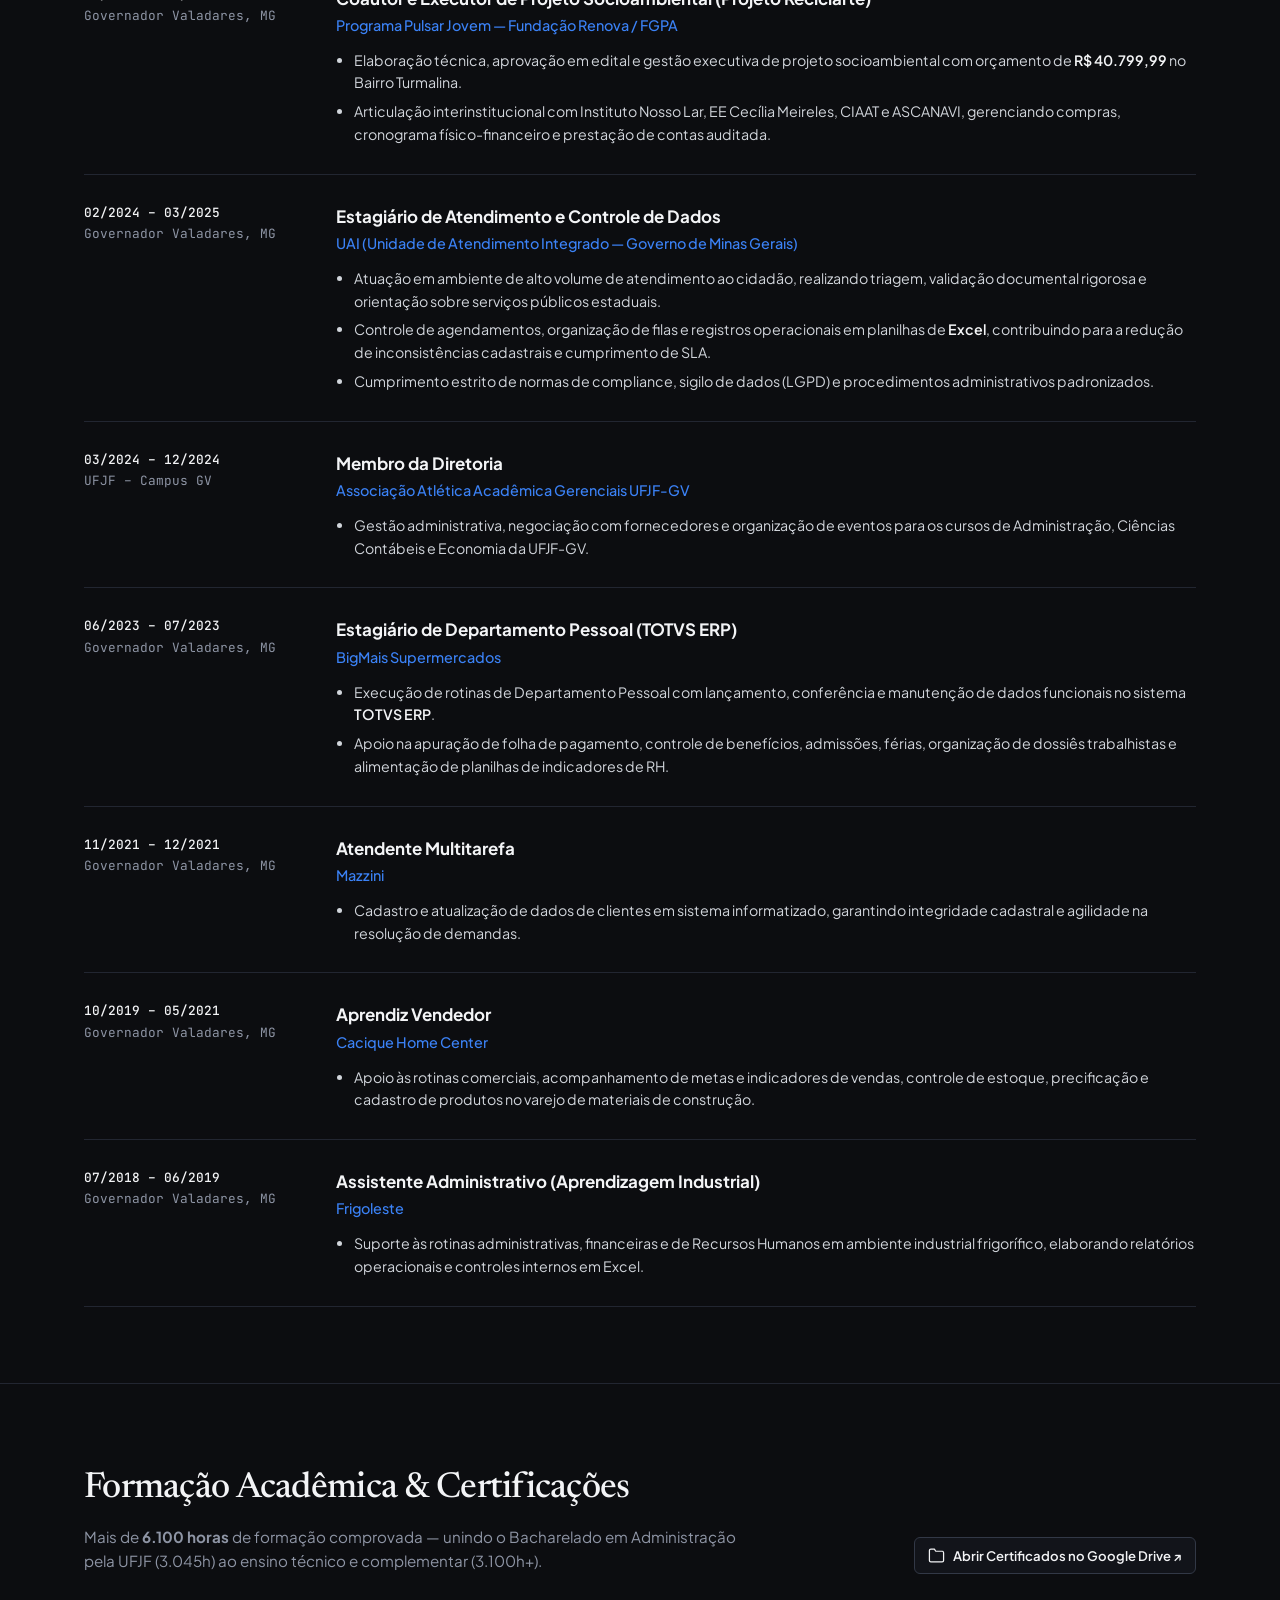
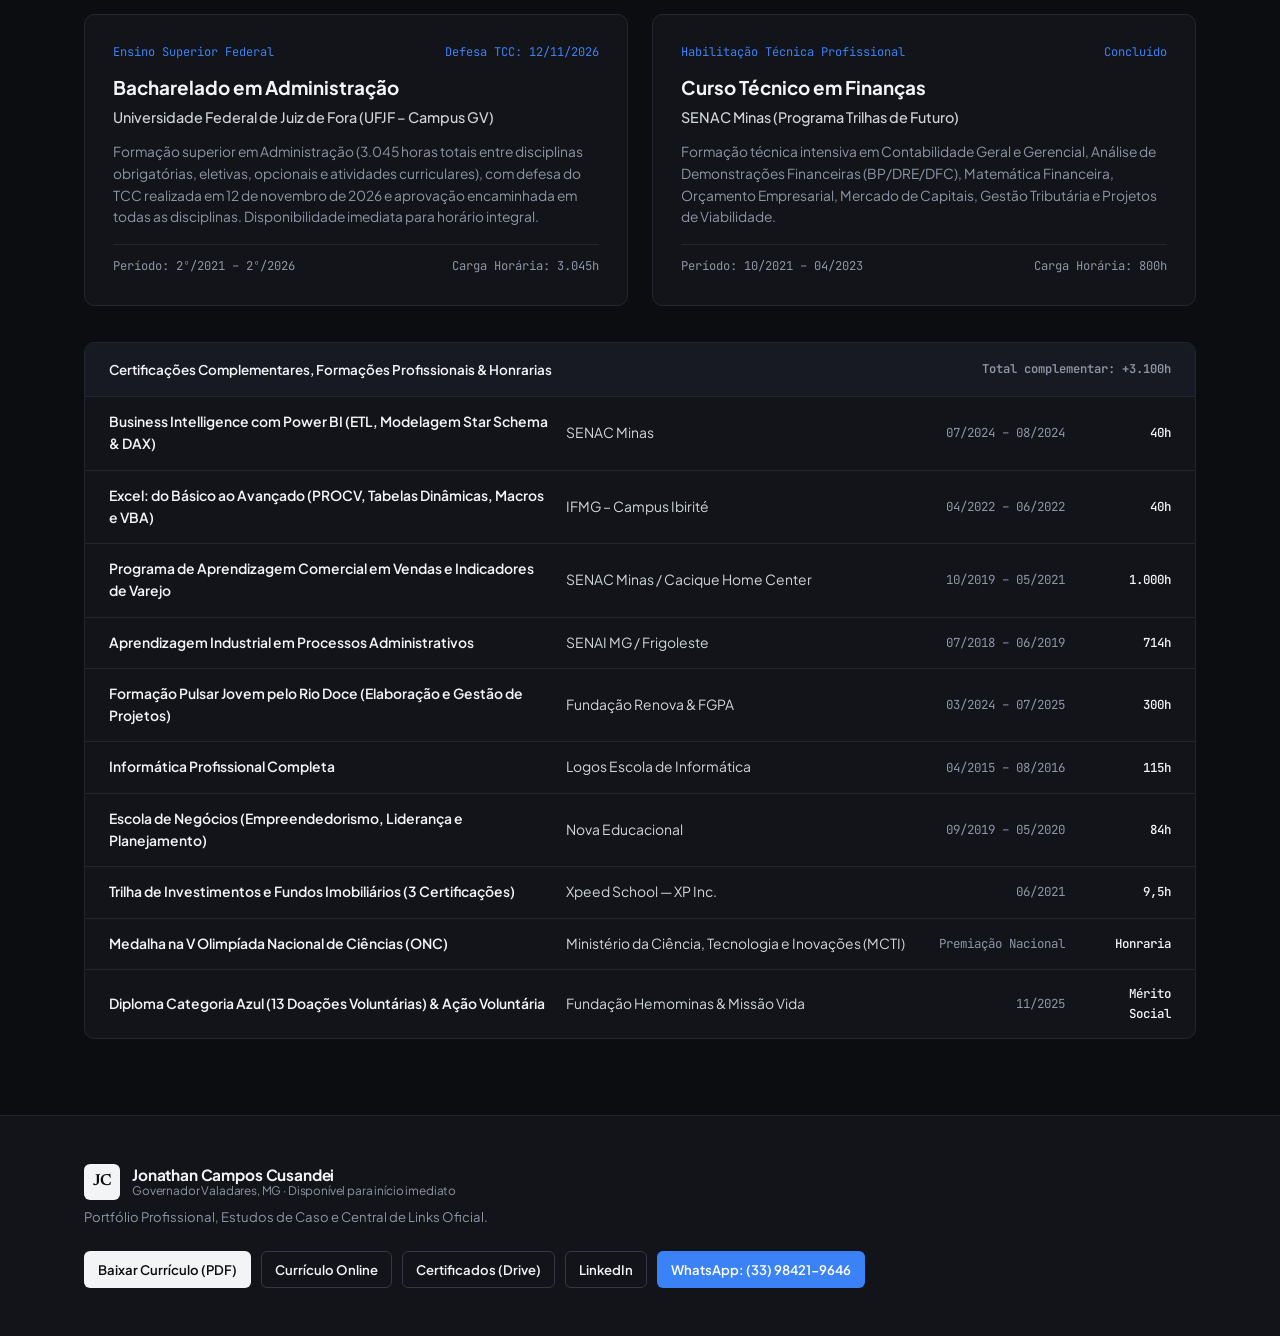
==== commit 06ec20c6: "Redesign editorial anti-AI-slop e reorganizacao estrutural" ====
--- a/index.html
+++ b/index.html
@@ -3,60 +3,54 @@
 <head>
   <meta charset="UTF-8" />
   <meta name="viewport" content="width=device-width, initial-scale=1.0" />
-  <title>Jonathan Campos Cusandei | Portfólio Profissional, Currículo & Certificados</title>
-  <meta name="description" content="Jonathan Campos Cusandei — Analista de Dados | BI, Finanças, Automação e IA | Power BI, Excel e n8n | Concludente em Administração pela UFJF." />
+  <title>Jonathan Campos Cusandei | Portfólio Profissional & Currículo</title>
+  <meta name="description" content="Jonathan Campos Cusandei — Administração UFJF, Técnico em Finanças SENAC, Análise de Dados, Power BI, Excel Avançado e Automação de Processos." />
   <link rel="preconnect" href="https://fonts.googleapis.com">
   <link rel="preconnect" href="https://fonts.gstatic.com" crossorigin>
-  <link href="https://fonts.googleapis.com/css2?family=Inter:wght@400;500;600;700;800&family=JetBrains+Mono:wght@500;700&display=swap" rel="stylesheet">
+  <link href="https://fonts.googleapis.com/css2?family=JetBrains+Mono:wght@400;500;600&family=Newsreader:ital,opsz,wght@0,6..72,400;0,6..72,500;0,6..72,600;1,6..72,400&family=Plus+Jakarta+Sans:wght@400;500;600;700&display=swap" rel="stylesheet">
   <style>
 /* ==========================================================================
-   PORTFÓLIO PROFISSIONAL — JONATHAN CAMPOS CUSANDEI
-   Design Executivo: Dados, BI, Finanças Corporativas, Gestão & Automação IA
+   JONATHAN CAMPOS CUSANDEI — PORTFÓLIO EXECUTIVO & CENTRAL DE LINKS
+   Direção de Arte: Editorial Arquitetônico, Sóbrio & Humanizado (Anti-AI-Slop)
    ========================================================================== */
 
 :root {
-  --bg-primary: #090d16;
-  --bg-secondary: #111827;
-  --bg-card: #161f33;
-  --bg-card-hover: #1e2942;
-  --bg-glass: rgba(17, 24, 39, 0.82);
-  --text-primary: #f8fafc;
-  --text-secondary: #cbd5e1;
-  --text-muted: #94a3b8;
-  --accent-primary: #3b82f6;
-  --accent-secondary: #06b6d4;
-  --accent-emerald: #10b981;
-  --accent-amber: #f59e0b;
-  --accent-purple: #8b5cf6;
-  --border-color: rgba(148, 163, 184, 0.14);
-  --border-highlight: rgba(59, 130, 246, 0.45);
-  --shadow-lg: 0 20px 40px -15px rgba(0, 0, 0, 0.6);
-  --shadow-glow: 0 0 28px rgba(59, 130, 246, 0.22);
-  --radius-sm: 8px;
-  --radius-md: 14px;
-  --radius-lg: 20px;
-  --font-sans: 'Inter', -apple-system, BlinkMacSystemFont, 'Segoe UI', Roboto, sans-serif;
-  --font-mono: 'JetBrains Mono', 'Fira Code', monospace;
+  --bg-page: #0c0d10;
+  --bg-surface: #12141a;
+  --bg-elevated: #171a22;
+  --bg-hover: #1d212b;
+  --bg-header: rgba(12, 13, 16, 0.88);
+  --text-main: #f3f4f6;
+  --text-body: #d1d5db;
+  --text-muted: #8e95a5;
+  --accent: #3b82f6;
+  --accent-hover: #2563eb;
+  --accent-subtle: rgba(59, 130, 246, 0.1);
+  --border: #222631;
+  --border-strong: #323846;
+  --font-sans: 'Plus Jakarta Sans', -apple-system, BlinkMacSystemFont, 'Segoe UI', sans-serif;
+  --font-serif: 'Newsreader', Georgia, serif;
+  --font-mono: 'JetBrains Mono', monospace;
+  --radius-sm: 6px;
+  --radius-md: 10px;
+  --shadow-modal: 0 24px 48px rgba(0, 0, 0, 0.65);
 }
 
 [data-theme="light"] {
-  --bg-primary: #f8fafc;
-  --bg-secondary: #f1f5f9;
-  --bg-card: #ffffff;
-  --bg-card-hover: #f8fafc;
-  --bg-glass: rgba(255, 255, 255, 0.88);
-  --text-primary: #0f172a;
-  --text-secondary: #334155;
-  --text-muted: #64748b;
-  --accent-primary: #2563eb;
-  --accent-secondary: #0891b2;
-  --accent-emerald: #059669;
-  --accent-amber: #d97706;
-  --accent-purple: #7c3aed;
-  --border-color: rgba(15, 23, 42, 0.1);
-  --border-highlight: rgba(37, 99, 235, 0.4);
-  --shadow-lg: 0 15px 35px -10px rgba(15, 23, 42, 0.08);
-  --shadow-glow: 0 0 24px rgba(37, 99, 235, 0.12);
+  --bg-page: #faf9f5;
+  --bg-surface: #ffffff;
+  --bg-elevated: #f3f2ee;
+  --bg-hover: #eceae4;
+  --bg-header: rgba(250, 249, 245, 0.9);
+  --text-main: #111318;
+  --text-body: #374151;
+  --text-muted: #6b7280;
+  --accent: #1d4ed8;
+  --accent-hover: #1e40af;
+  --accent-subtle: rgba(29, 78, 216, 0.07);
+  --border: #e4e2dd;
+  --border-strong: #d1cfc9;
+  --shadow-modal: 0 24px 48px rgba(17, 19, 24, 0.14);
 }
 
 * {
@@ -67,16 +61,22 @@
 
 html {
   scroll-behavior: smooth;
-  scroll-padding-top: 84px;
+  scroll-padding-top: 80px;
 }
 
 body {
   font-family: var(--font-sans);
-  background-color: var(--bg-primary);
-  color: var(--text-primary);
-  line-height: 1.65;
+  background-color: var(--bg-page);
+  color: var(--text-main);
+  line-height: 1.6;
+  font-size: 16px;
   overflow-x: hidden;
-  transition: background-color 0.25s ease, color 0.25s ease;
+  -webkit-font-smoothing: antialiased;
+}
+
+::selection {
+  background-color: var(--accent);
+  color: #ffffff;
 }
 
 a {
@@ -85,13 +85,24 @@
 }
 
 .container {
-  max-width: 1240px;
+  max-width: 1160px;
   margin: 0 auto;
   padding: 0 24px;
 }
 
+.icon {
+  width: 17px;
+  height: 17px;
+  stroke: currentColor;
+  stroke-width: 1.75;
+  stroke-linecap: round;
+  stroke-linejoin: round;
+  fill: none;
+  flex-shrink: 0;
+}
+
 /* ==========================================================================
-   HEADER & NAVBAR
+   HEADER / NAVBAR
    ========================================================================== */
 .navbar {
   position: fixed;
@@ -99,11 +110,11 @@
   left: 0;
   right: 0;
   z-index: 1000;
-  background: var(--bg-glass);
-  backdrop-filter: blur(16px);
-  -webkit-backdrop-filter: blur(16px);
-  border-bottom: 1px solid var(--border-color);
-  height: 74px;
+  background: var(--bg-header);
+  backdrop-filter: blur(12px);
+  -webkit-backdrop-filter: blur(12px);
+  border-bottom: 1px solid var(--border);
+  height: 68px;
   display: flex;
   align-items: center;
 }
@@ -112,6 +123,7 @@
   display: flex;
   align-items: center;
   justify-content: space-between;
+  gap: 20px;
   width: 100%;
 }
 
@@ -119,815 +131,810 @@
   display: flex;
   align-items: center;
   gap: 12px;
-  font-weight: 700;
-  font-size: 1.05rem;
+  min-width: 0;
+  flex-shrink: 1;
 }
 
 .brand-monogram {
-  width: 40px;
-  height: 40px;
-  border-radius: 10px;
-  background: linear-gradient(135deg, var(--accent-primary), var(--accent-secondary));
-  color: #fff;
+  width: 36px;
+  height: 36px;
+  border-radius: var(--radius-sm);
+  background: var(--text-main);
+  color: var(--bg-page);
   display: flex;
   align-items: center;
   justify-content: center;
-  font-weight: 800;
-  font-size: 0.95rem;
-  letter-spacing: 0.5px;
-  box-shadow: var(--shadow-glow);
+  font-family: var(--font-serif);
+  font-weight: 600;
+  font-size: 1rem;
+  letter-spacing: -0.02em;
+  flex-shrink: 0;
+}
+
+.brand-text {
+  font-weight: 700;
+  font-size: 0.96rem;
+  letter-spacing: -0.01em;
+  line-height: 1.25;
+  min-width: 0;
+  overflow: hidden;
+  text-overflow: ellipsis;
+  white-space: nowrap;
 }
 
 .brand-text span {
   display: block;
   font-size: 0.74rem;
+  font-weight: 400;
+  color: var(--text-muted);
+  overflow: hidden;
+  text-overflow: ellipsis;
+  white-space: nowrap;
+}
+
+.nav-links {
+  display: flex;
+  align-items: center;
+  gap: 22px;
+  list-style: none;
+  flex-wrap: nowrap;
+  flex-shrink: 0;
+}
+
+.nav-links li {
+  white-space: nowrap;
+}
+
+.nav-links a {
+  font-size: 0.88rem;
   font-weight: 500;
-  color: var(--text-muted);
-}
-
-.nav-links {
-  display: flex;
-  align-items: center;
-  gap: 24px;
-  list-style: none;
-}
-
-.nav-links a {
-  font-size: 0.9rem;
-  font-weight: 500;
-  color: var(--text-secondary);
-  transition: color 0.2s;
+  color: var(--text-body);
+  transition: color 0.15s ease;
+  white-space: nowrap;
 }
 
 .nav-links a:hover {
-  color: var(--accent-primary);
+  color: var(--text-main);
+}
+
+.nav-links a.nav-cv-link {
+  color: var(--accent);
+  font-weight: 600;
 }
 
 .nav-actions {
   display: flex;
   align-items: center;
   gap: 10px;
+  flex-shrink: 0;
 }
 
 .theme-toggle {
-  background: var(--bg-card);
-  border: 1px solid var(--border-color);
-  color: var(--text-primary);
-  width: 38px;
-  height: 38px;
+  background: var(--bg-surface);
+  border: 1px solid var(--border);
+  color: var(--text-body);
+  width: 36px;
+  height: 36px;
   border-radius: var(--radius-sm);
   cursor: pointer;
   display: flex;
   align-items: center;
   justify-content: center;
-  font-size: 1.05rem;
-  transition: all 0.2s;
+  transition: border-color 0.15s ease, color 0.15s ease;
 }
 
 .theme-toggle:hover {
-  border-color: var(--accent-primary);
-}
-
-.mobile-menu-btn {
-  display: none;
-  background: var(--bg-card);
-  border: 1px solid var(--border-color);
-  color: var(--text-primary);
-  width: 38px;
-  height: 38px;
-  border-radius: var(--radius-sm);
-  cursor: pointer;
-  font-size: 1.2rem;
+  border-color: var(--border-strong);
+  color: var(--text-main);
 }
 
 /* ==========================================================================
-   BUTTONS & BADGES
+   BUTTONS
    ========================================================================== */
 .btn {
   display: inline-flex;
   align-items: center;
+  justify-content: center;
   gap: 8px;
-  padding: 11px 20px;
+  padding: 10px 18px;
   border-radius: var(--radius-sm);
-  font-size: 0.9rem;
+  font-size: 0.88rem;
   font-weight: 600;
   cursor: pointer;
-  transition: all 0.2s ease;
+  transition: background-color 0.15s ease, border-color 0.15s ease, color 0.15s ease;
   border: 1px solid transparent;
+  white-space: nowrap;
 }
 
 .btn-primary {
-  background: linear-gradient(135deg, var(--accent-primary), #1d4ed8);
-  color: #fff;
-  box-shadow: 0 8px 20px -6px rgba(59, 130, 246, 0.55);
+  background: var(--text-main);
+  color: var(--bg-page);
 }
 
 .btn-primary:hover {
-  transform: translateY(-2px);
-  box-shadow: 0 12px 24px -6px rgba(59, 130, 246, 0.7);
-}
-
-.btn-secondary {
-  background: var(--bg-card);
-  color: var(--text-primary);
-  border-color: var(--border-color);
-}
-
-.btn-secondary:hover {
-  border-color: var(--accent-primary);
-  background: var(--bg-card-hover);
-  transform: translateY(-2px);
-}
-
-.btn-emerald {
-  background: linear-gradient(135deg, var(--accent-emerald), #047857);
-  color: #fff;
-}
-
-.btn-emerald:hover {
-  transform: translateY(-2px);
-  opacity: 0.95;
+  opacity: 0.9;
+}
+
+.btn-accent {
+  background: var(--accent);
+  color: #ffffff;
+}
+
+.btn-accent:hover {
+  background: var(--accent-hover);
+}
+
+.btn-outline {
+  background: var(--bg-surface);
+  color: var(--text-main);
+  border-color: var(--border-strong);
+}
+
+.btn-outline:hover {
+  background: var(--bg-hover);
 }
 
 .btn-sm {
-  padding: 8px 14px;
+  padding: 7px 13px;
   font-size: 0.82rem;
 }
 
 /* ==========================================================================
-   HERO SECTION
+   HERO & CENTRAL DE LINKS (LAYOUT ARQUITETÔNICO 2 COLUNAS)
    ========================================================================== */
 .hero {
-  padding: 135px 0 70px;
-  position: relative;
-  overflow: hidden;
-}
-
-.hero::before {
-  content: '';
-  position: absolute;
-  top: -120px;
-  right: -120px;
-  width: 520px;
-  height: 520px;
-  background: radial-gradient(circle, rgba(59, 130, 246, 0.16) 0%, transparent 70%);
-  pointer-events: none;
+  padding: 116px 0 64px;
 }
 
 .hero-grid {
   display: grid;
-  grid-template-columns: 1.35fr 0.85fr;
-  gap: 44px;
+  grid-template-columns: minmax(0, 1.35fr) minmax(0, 0.9fr);
+  gap: 48px;
+  align-items: start;
+}
+
+.hero-meta-line {
+  font-family: var(--font-mono);
+  font-size: 0.78rem;
+  color: var(--text-muted);
+  margin-bottom: 18px;
+  display: flex;
+  flex-wrap: wrap;
   align-items: center;
-}
-
-.status-pill {
+  gap: 8px;
+}
+
+.hero-meta-sep {
+  color: var(--border-strong);
+}
+
+.hero-title {
+  font-family: var(--font-serif);
+  font-size: clamp(2.15rem, 3.8vw, 3.2rem);
+  font-weight: 500;
+  line-height: 1.12;
+  letter-spacing: -0.025em;
+  color: var(--text-main);
+  margin-bottom: 20px;
+  overflow-wrap: break-word;
+}
+
+.hero-lead {
+  font-size: 1.04rem;
+  color: var(--text-body);
+  line-height: 1.68;
+  margin-bottom: 24px;
+  max-width: 65ch;
+}
+
+.hero-lead strong {
+  color: var(--text-main);
+  font-weight: 600;
+}
+
+.hero-cta-row {
+  display: flex;
+  flex-wrap: wrap;
+  gap: 12px;
+  margin-bottom: 32px;
+}
+
+.academic-note {
+  border-top: 1px solid var(--border);
+  padding-top: 20px;
+  max-width: 64ch;
+}
+
+.academic-note-header {
+  display: flex;
+  align-items: baseline;
+  justify-content: space-between;
+  gap: 12px;
+  margin-bottom: 6px;
+  font-size: 0.84rem;
+  font-weight: 600;
+  color: var(--text-main);
+}
+
+.academic-note-tag {
+  font-family: var(--font-mono);
+  font-size: 0.75rem;
+  color: var(--accent);
+  font-weight: 500;
+}
+
+.academic-note p {
+  font-size: 0.86rem;
+  color: var(--text-muted);
+  line-height: 1.55;
+}
+
+/* Coluna Direita: Perfil & Hub Linktree Limpo */
+.profile-hub {
+  background: var(--bg-surface);
+  border: 1px solid var(--border);
+  border-radius: var(--radius-md);
+  padding: 26px;
+}
+
+.profile-hub-header {
+  display: flex;
+  align-items: center;
+  gap: 16px;
+  padding-bottom: 20px;
+  border-bottom: 1px solid var(--border);
+  margin-bottom: 16px;
+}
+
+.profile-avatar {
+  width: 76px;
+  height: 76px;
+  border-radius: 50%;
+  object-fit: cover;
+  border: 1px solid var(--border-strong);
+  flex-shrink: 0;
+}
+
+.profile-identity h2 {
+  font-size: 1.12rem;
+  font-weight: 700;
+  letter-spacing: -0.01em;
+  color: var(--text-main);
+  margin-bottom: 2px;
+}
+
+.profile-identity p {
+  font-size: 0.83rem;
+  color: var(--text-muted);
+  line-height: 1.4;
+}
+
+.hub-section-label {
+  font-size: 0.76rem;
+  font-weight: 600;
+  color: var(--text-muted);
+  margin-bottom: 10px;
+}
+
+.hub-links {
+  display: flex;
+  flex-direction: column;
+}
+
+.hub-item {
+  display: flex;
+  align-items: center;
+  justify-content: space-between;
+  gap: 12px;
+  padding: 11px 12px;
+  margin: 0 -12px;
+  border-radius: var(--radius-sm);
+  font-size: 0.88rem;
+  font-weight: 500;
+  color: var(--text-body);
+  transition: background-color 0.15s ease, color 0.15s ease;
+  border-bottom: 1px solid var(--border);
+}
+
+.hub-item:last-child {
+  border-bottom: none;
+}
+
+.hub-item:hover {
+  background: var(--bg-hover);
+  color: var(--text-main);
+}
+
+.hub-item-left {
+  display: flex;
+  align-items: center;
+  gap: 11px;
+  min-width: 0;
+}
+
+.hub-item-left span {
+  overflow: hidden;
+  text-overflow: ellipsis;
+  white-space: nowrap;
+}
+
+.hub-item-meta {
+  font-family: var(--font-mono);
+  font-size: 0.74rem;
+  color: var(--text-muted);
+  flex-shrink: 0;
+}
+
+/* ==========================================================================
+   FAIXA DE INDICADORES (LEDGER STRIP)
+   ========================================================================== */
+.metrics-strip {
+  border-top: 1px solid var(--border);
+  border-bottom: 1px solid var(--border);
+  background: var(--bg-surface);
+}
+
+.metrics-grid {
+  display: grid;
+  grid-template-columns: repeat(4, minmax(0, 1fr));
+}
+
+.metric-cell {
+  padding: 28px 24px;
+  border-right: 1px solid var(--border);
+}
+
+.metric-cell:first-child {
+  padding-left: 0;
+}
+
+.metric-cell:last-child {
+  border-right: none;
+  padding-right: 0;
+}
+
+.metric-number {
+  font-family: var(--font-serif);
+  font-size: 2.1rem;
+  font-weight: 500;
+  color: var(--text-main);
+  line-height: 1.1;
+  margin-bottom: 6px;
+  font-variant-numeric: tabular-nums;
+}
+
+.metric-title {
+  font-size: 0.86rem;
+  font-weight: 600;
+  color: var(--text-main);
+  margin-bottom: 4px;
+}
+
+.metric-sub {
+  font-size: 0.79rem;
+  color: var(--text-muted);
+  line-height: 1.45;
+}
+
+/* ==========================================================================
+   SECTIONS
+   ========================================================================== */
+.section {
+  padding: 76px 0;
+  border-bottom: 1px solid var(--border);
+}
+
+.section-head {
+  display: flex;
+  flex-wrap: wrap;
+  align-items: flex-end;
+  justify-content: space-between;
+  gap: 20px;
+  margin-bottom: 40px;
+}
+
+.section-head-left {
+  max-width: 680px;
+}
+
+.section-title {
+  font-family: var(--font-serif);
+  font-size: clamp(1.7rem, 2.8vw, 2.25rem);
+  font-weight: 500;
+  letter-spacing: -0.02em;
+  color: var(--text-main);
+  margin-bottom: 8px;
+}
+
+.section-desc {
+  font-size: 0.95rem;
+  color: var(--text-muted);
+  line-height: 1.6;
+}
+
+/* ==========================================================================
+   PROJETOS & ESTUDOS DE CASO
+   ========================================================================== */
+.filter-bar {
+  display: flex;
+  flex-wrap: wrap;
+  gap: 8px;
+  margin-bottom: 32px;
+}
+
+.filter-btn {
+  background: transparent;
+  border: 1px solid var(--border);
+  color: var(--text-muted);
+  padding: 7px 14px;
+  border-radius: var(--radius-sm);
+  font-family: var(--font-sans);
+  font-size: 0.83rem;
+  font-weight: 500;
+  cursor: pointer;
+  transition: background-color 0.15s ease, color 0.15s ease, border-color 0.15s ease;
+}
+
+.filter-btn:hover {
+  color: var(--text-main);
+  border-color: var(--border-strong);
+}
+
+.filter-btn.active {
+  background: var(--text-main);
+  border-color: var(--text-main);
+  color: var(--bg-page);
+}
+
+.projects-grid {
+  display: grid;
+  grid-template-columns: repeat(2, minmax(0, 1fr));
+  gap: 24px;
+}
+
+.project-card {
+  background: var(--bg-surface);
+  border: 1px solid var(--border);
+  border-radius: var(--radius-md);
+  padding: 28px;
+  display: flex;
+  flex-direction: column;
+  justify-content: space-between;
+  transition: border-color 0.15s ease;
+}
+
+.project-card:hover {
+  border-color: var(--border-strong);
+}
+
+.project-meta {
+  display: flex;
+  align-items: center;
+  justify-content: space-between;
+  gap: 12px;
+  margin-bottom: 12px;
+  font-family: var(--font-mono);
+  font-size: 0.74rem;
+  color: var(--text-muted);
+}
+
+.project-domain {
+  color: var(--accent);
+  font-weight: 500;
+}
+
+.project-card h3 {
+  font-size: 1.12rem;
+  font-weight: 700;
+  line-height: 1.38;
+  letter-spacing: -0.01em;
+  color: var(--text-main);
+  margin-bottom: 10px;
+}
+
+.project-summary {
+  font-size: 0.89rem;
+  color: var(--text-body);
+  line-height: 1.6;
+  margin-bottom: 16px;
+}
+
+.project-impact {
+  padding: 12px 0;
+  border-top: 1px solid var(--border);
+  border-bottom: 1px solid var(--border);
+  margin-bottom: 16px;
+  font-size: 0.83rem;
+  color: var(--text-body);
+}
+
+.project-impact strong {
+  color: var(--text-main);
+  font-weight: 600;
+}
+
+.project-footer {
+  display: flex;
+  align-items: center;
+  justify-content: space-between;
+  gap: 12px;
+  margin-top: auto;
+}
+
+.project-stack {
+  font-family: var(--font-mono);
+  font-size: 0.73rem;
+  color: var(--text-muted);
+  overflow: hidden;
+  text-overflow: ellipsis;
+  white-space: nowrap;
+}
+
+.project-open-btn {
+  background: transparent;
+  border: none;
+  color: var(--text-main);
+  font-family: var(--font-sans);
+  font-size: 0.83rem;
+  font-weight: 600;
+  cursor: pointer;
   display: inline-flex;
   align-items: center;
+  gap: 6px;
+  flex-shrink: 0;
+  padding: 4px 0;
+}
+
+.project-open-btn:hover {
+  color: var(--accent);
+}
+
+/* ==========================================================================
+   MATRIZ DE COMPETÊNCIAS (4 COLUNAS EDITORIAIS)
+   ========================================================================== */
+.skills-matrix {
+  display: grid;
+  grid-template-columns: repeat(4, minmax(0, 1fr));
+  border-top: 1px solid var(--border);
+  border-left: 1px solid var(--border);
+}
+
+.skill-col {
+  padding: 28px 24px;
+  border-right: 1px solid var(--border);
+  border-bottom: 1px solid var(--border);
+  background: var(--bg-surface);
+}
+
+.skill-col-head {
+  display: flex;
+  align-items: center;
   gap: 10px;
-  padding: 7px 15px;
-  border-radius: 999px;
-  background: rgba(16, 185, 129, 0.12);
-  border: 1px solid rgba(16, 185, 129, 0.35);
-  color: var(--accent-emerald);
-  font-size: 0.82rem;
+  margin-bottom: 16px;
+  color: var(--text-main);
+}
+
+.skill-col-head h3 {
+  font-size: 0.96rem;
+  font-weight: 700;
+}
+
+.skill-list {
+  list-style: none;
+  display: flex;
+  flex-direction: column;
+  gap: 8px;
+}
+
+.skill-list li {
+  font-size: 0.85rem;
+  color: var(--text-body);
+  display: flex;
+  align-items: baseline;
+  justify-content: space-between;
+  gap: 8px;
+  padding-bottom: 6px;
+  border-bottom: 1px dashed var(--border);
+}
+
+.skill-list li:last-child {
+  border-bottom: none;
+  padding-bottom: 0;
+}
+
+.skill-level {
+  font-family: var(--font-mono);
+  font-size: 0.71rem;
+  color: var(--text-muted);
+  flex-shrink: 0;
+}
+
+/* ==========================================================================
+   TRAJETÓRIA PROFISSIONAL (LAYOUT EXECUTIVO 2 COLUNAS)
+   ========================================================================== */
+.experience-list {
+  display: flex;
+  flex-direction: column;
+  border-top: 1px solid var(--border);
+}
+
+.exp-row {
+  display: grid;
+  grid-template-columns: 220px minmax(0, 1fr);
+  gap: 32px;
+  padding: 28px 0;
+  border-bottom: 1px solid var(--border);
+}
+
+.exp-left {
+  font-family: var(--font-mono);
+  font-size: 0.8rem;
+  color: var(--text-muted);
+  line-height: 1.5;
+}
+
+.exp-period {
+  color: var(--text-main);
+  font-weight: 500;
+  display: block;
+  margin-bottom: 2px;
+}
+
+.exp-right h3 {
+  font-size: 1.06rem;
+  font-weight: 700;
+  color: var(--text-main);
+  margin-bottom: 2px;
+}
+
+.exp-org {
+  font-size: 0.9rem;
+  font-weight: 500;
+  color: var(--accent);
+  margin-bottom: 12px;
+}
+
+.exp-bullets {
+  padding-left: 18px;
+  color: var(--text-body);
+  font-size: 0.89rem;
+  display: flex;
+  flex-direction: column;
+  gap: 6px;
+}
+
+.exp-bullets strong {
+  color: var(--text-main);
   font-weight: 600;
-  margin-bottom: 20px;
-}
-
-.status-dot {
-  width: 8px;
-  height: 8px;
-  border-radius: 50%;
-  background: var(--accent-emerald);
-  box-shadow: 0 0 10px var(--accent-emerald);
-  animation: pulse 2s infinite;
-}
-
-@keyframes pulse {
-  0%, 100% { transform: scale(1); opacity: 1; }
-  50% { transform: scale(1.3); opacity: 0.65; }
-}
-
-.hero-title {
-  font-size: clamp(2.1rem, 4vw, 3.25rem);
-  font-weight: 800;
-  line-height: 1.15;
-  letter-spacing: -0.025em;
-  margin-bottom: 16px;
-}
-
-.gradient-text {
-  background: linear-gradient(135deg, #60a5fa 0%, #22d3ee 55%, #34d399 100%);
-  -webkit-background-clip: text;
-  -webkit-text-fill-color: transparent;
-}
-
-[data-theme="light"] .gradient-text {
-  background: linear-gradient(135deg, #1d4ed8 0%, #0891b2 55%, #047857 100%);
-  -webkit-background-clip: text;
-  -webkit-text-fill-color: transparent;
-}
-
-.hero-subtitle {
-  font-size: 1.08rem;
-  color: var(--text-secondary);
-  margin-bottom: 26px;
-  max-width: 680px;
-}
-
-.hero-cta-group {
-  display: flex;
-  flex-wrap: wrap;
+}
+
+/* ==========================================================================
+   FORMAÇÃO ACADÊMICA & CERTIFICADOS (DESTAQUES + LEDGER)
+   ========================================================================== */
+.edu-featured-grid {
+  display: grid;
+  grid-template-columns: repeat(2, minmax(0, 1fr));
+  gap: 24px;
+  margin-bottom: 36px;
+}
+
+.edu-featured-card {
+  background: var(--bg-surface);
+  border: 1px solid var(--border);
+  border-radius: var(--radius-md);
+  padding: 28px;
+  display: flex;
+  flex-direction: column;
+  justify-content: space-between;
+}
+
+.edu-featured-top {
+  display: flex;
+  align-items: center;
+  justify-content: space-between;
   gap: 12px;
-  margin-bottom: 28px;
-}
-
-.social-strip {
-  display: flex;
-  flex-wrap: wrap;
-  gap: 10px;
-  padding-top: 18px;
-  border-top: 1px solid var(--border-color);
-}
-
-.social-chip {
-  display: inline-flex;
-  align-items: center;
-  gap: 8px;
-  padding: 7px 13px;
-  border-radius: var(--radius-sm);
-  background: var(--bg-secondary);
-  border: 1px solid var(--border-color);
-  font-size: 0.82rem;
-  color: var(--text-secondary);
-  font-weight: 500;
-  transition: all 0.2s;
-}
-
-.social-chip:hover {
-  border-color: var(--accent-primary);
-  color: var(--text-primary);
-  transform: translateY(-1px);
-}
-
-/* Executive Profile Card (Right Column in Hero) */
-.exec-card {
-  background: var(--bg-card);
-  border: 1px solid var(--border-color);
-  border-radius: var(--radius-lg);
-  padding: 28px;
-  box-shadow: var(--shadow-lg);
-  position: relative;
-}
-
-.exec-card-header {
-  display: flex;
-  align-items: center;
-  gap: 16px;
-  margin-bottom: 20px;
-  padding-bottom: 18px;
-  border-bottom: 1px solid var(--border-color);
-}
-
-.exec-avatar {
-  width: 64px;
-  height: 64px;
-  border-radius: 16px;
-  background: linear-gradient(135deg, var(--accent-primary), var(--accent-secondary));
-  display: flex;
-  align-items: center;
-  justify-content: center;
-  font-size: 1.55rem;
-  font-weight: 800;
-  color: #fff;
-  flex-shrink: 0;
-}
-
-.exec-meta h2 {
+  font-family: var(--font-mono);
+  font-size: 0.75rem;
+  color: var(--accent);
+  margin-bottom: 10px;
+}
+
+.edu-featured-card h3 {
   font-size: 1.18rem;
   font-weight: 700;
-}
-
-.exec-meta p {
-  font-size: 0.85rem;
+  color: var(--text-main);
+  margin-bottom: 4px;
+}
+
+.edu-inst {
+  font-size: 0.9rem;
+  font-weight: 500;
+  color: var(--text-body);
+  margin-bottom: 12px;
+}
+
+.edu-desc {
+  font-size: 0.86rem;
   color: var(--text-muted);
-}
-
-.academic-status-box {
-  background: rgba(59, 130, 246, 0.08);
-  border: 1px solid rgba(59, 130, 246, 0.3);
-  border-radius: var(--radius-md);
-  padding: 15px;
-  margin-bottom: 18px;
-}
-
-.academic-status-title {
+  line-height: 1.58;
+  margin-bottom: 16px;
+}
+
+.edu-foot {
+  padding-top: 12px;
+  border-top: 1px solid var(--border);
   display: flex;
   align-items: center;
   justify-content: space-between;
-  font-size: 0.82rem;
-  font-weight: 700;
-  text-transform: uppercase;
-  letter-spacing: 0.05em;
-  color: var(--accent-primary);
-  margin-bottom: 6px;
-}
-
-.academic-status-box p {
-  font-size: 0.85rem;
-  color: var(--text-secondary);
-  line-height: 1.5;
-}
-
-.progress-bar-wrap {
-  margin-top: 10px;
-  background: rgba(148, 163, 184, 0.2);
-  height: 8px;
-  border-radius: 99px;
-  overflow: hidden;
-}
-
-.progress-bar-fill {
-  width: 98%;
-  height: 100%;
-  background: linear-gradient(90deg, var(--accent-primary), var(--accent-emerald));
-  border-radius: 99px;
-}
-
-.exec-pillars {
-  display: grid;
-  grid-template-columns: 1fr 1fr;
-  gap: 10px;
-}
-
-.pillar-item {
-  background: var(--bg-secondary);
-  border: 1px solid var(--border-color);
-  border-radius: var(--radius-sm);
-  padding: 10px 12px;
-}
-
-.pillar-item strong {
-  display: block;
-  font-size: 0.83rem;
-  color: var(--text-primary);
-}
-
-.pillar-item span {
+  font-family: var(--font-mono);
   font-size: 0.76rem;
   color: var(--text-muted);
 }
 
-/* ==========================================================================
-   KPI / IMPACT METRICS BAR
-   ========================================================================== */
-.kpi-section {
-  padding: 20px 0 60px;
-}
-
-.kpi-grid {
-  display: grid;
-  grid-template-columns: repeat(4, 1fr);
-  gap: 20px;
-}
-
-.kpi-card {
-  background: var(--bg-card);
-  border: 1px solid var(--border-color);
+/* Ledger de Certificações e Premiações */
+.cert-ledger {
+  background: var(--bg-surface);
+  border: 1px solid var(--border);
   border-radius: var(--radius-md);
-  padding: 24px;
-  transition: transform 0.2s, border-color 0.2s;
-}
-
-.kpi-card:hover {
-  transform: translateY(-4px);
-  border-color: var(--border-highlight);
-}
-
-.kpi-value {
-  font-size: 2rem;
-  font-weight: 800;
-  font-family: var(--font-mono);
-  color: var(--accent-primary);
-  line-height: 1.1;
-  margin-bottom: 6px;
-}
-
-.kpi-card:nth-child(1) .kpi-value { color: var(--accent-emerald); }
-.kpi-card:nth-child(2) .kpi-value { color: var(--accent-primary); }
-.kpi-card:nth-child(3) .kpi-value { color: var(--accent-amber); }
-.kpi-card:nth-child(4) .kpi-value { color: var(--accent-secondary); }
-
-.kpi-label {
-  font-size: 0.92rem;
-  font-weight: 700;
-  margin-bottom: 4px;
-}
-
-.kpi-desc {
-  font-size: 0.8rem;
-  color: var(--text-muted);
-}
-
-/* ==========================================================================
-   SECTIONS GENERAL
-   ========================================================================== */
-.section {
-  padding: 75px 0;
-  border-top: 1px solid var(--border-color);
-}
-
-.section-header {
-  max-width: 760px;
-  margin-bottom: 42px;
-}
-
-.section-eyebrow {
-  display: inline-block;
-  font-size: 0.78rem;
-  font-weight: 700;
-  text-transform: uppercase;
-  letter-spacing: 0.1em;
-  color: var(--accent-primary);
-  margin-bottom: 8px;
-}
-
-.section-title {
-  font-size: clamp(1.65rem, 3vw, 2.25rem);
-  font-weight: 800;
-  letter-spacing: -0.02em;
-  margin-bottom: 10px;
-}
-
-.section-subtitle {
-  color: var(--text-secondary);
-  font-size: 0.98rem;
-}
-
-/* ==========================================================================
-   COMPETENCIES / SKILLS MATRIX
-   ========================================================================== */
-.skills-grid {
-  display: grid;
-  grid-template-columns: repeat(4, 1fr);
-  gap: 20px;
-}
-
-.skill-card {
-  background: var(--bg-card);
-  border: 1px solid var(--border-color);
-  border-radius: var(--radius-md);
-  padding: 24px;
-}
-
-.skill-icon {
-  width: 44px;
-  height: 44px;
-  border-radius: 10px;
-  background: rgba(59, 130, 246, 0.12);
-  color: var(--accent-primary);
-  display: flex;
-  align-items: center;
-  justify-content: center;
-  font-size: 1.3rem;
-  margin-bottom: 16px;
-}
-
-.skill-card h3 {
-  font-size: 1.05rem;
-  font-weight: 700;
-  margin-bottom: 12px;
-}
-
-.skill-tags {
-  display: flex;
-  flex-wrap: wrap;
-  gap: 7px;
-}
-
-.tag {
-  display: inline-block;
-  padding: 4px 10px;
-  border-radius: 6px;
-  font-size: 0.76rem;
-  font-weight: 500;
-  background: var(--bg-secondary);
-  border: 1px solid var(--border-color);
-  color: var(--text-secondary);
-}
-
-/* ==========================================================================
-   PORTFOLIO PROJECTS & FILTER
-   ========================================================================== */
-.filter-bar {
-  display: flex;
-  flex-wrap: wrap;
-  gap: 10px;
-  margin-bottom: 32px;
-}
-
-.filter-btn {
-  background: var(--bg-card);
-  border: 1px solid var(--border-color);
-  color: var(--text-secondary);
-  padding: 9px 18px;
-  border-radius: 999px;
-  font-size: 0.85rem;
-  font-weight: 600;
-  cursor: pointer;
-  transition: all 0.2s;
-}
-
-.filter-btn:hover,
-.filter-btn.active {
-  background: var(--accent-primary);
-  border-color: var(--accent-primary);
-  color: #fff;
-}
-
-.projects-grid {
-  display: grid;
-  grid-template-columns: repeat(auto-fill, minmax(360px, 1fr));
-  gap: 24px;
-}
-
-.project-card {
-  background: var(--bg-card);
-  border: 1px solid var(--border-color);
-  border-radius: var(--radius-md);
-  padding: 26px;
-  display: flex;
-  flex-direction: column;
-  justify-content: space-between;
-  transition: all 0.25s ease;
-  position: relative;
-}
-
-.project-card:hover {
-  transform: translateY(-5px);
-  border-color: var(--border-highlight);
-  box-shadow: var(--shadow-lg);
-}
-
-.project-top {
+  overflow: hidden;
+}
+
+.cert-ledger-head {
+  padding: 16px 24px;
+  background: var(--bg-elevated);
+  border-bottom: 1px solid var(--border);
   display: flex;
   align-items: center;
   justify-content: space-between;
-  gap: 10px;
-  margin-bottom: 14px;
-}
-
-.project-badge {
-  font-size: 0.73rem;
-  font-weight: 700;
-  text-transform: uppercase;
-  letter-spacing: 0.05em;
-  padding: 4px 10px;
-  border-radius: 6px;
-}
-
-.badge-ia {
-  background: rgba(59, 130, 246, 0.15);
-  color: #60a5fa;
-}
-
-.badge-financas {
-  background: rgba(16, 185, 129, 0.15);
-  color: #34d399;
-}
-
-.badge-dados {
-  background: rgba(139, 92, 246, 0.15);
-  color: #a78bfa;
-}
-
-.badge-gestao {
-  background: rgba(245, 158, 11, 0.15);
-  color: #fbbf24;
-}
-
-.project-date {
-  font-size: 0.76rem;
+  font-size: 0.84rem;
+  font-weight: 600;
+  color: var(--text-main);
+}
+
+.cert-row {
+  display: grid;
+  grid-template-columns: minmax(0, 1.5fr) minmax(0, 1.2fr) 130px 90px;
+  gap: 16px;
+  align-items: center;
+  padding: 14px 24px;
+  border-bottom: 1px solid var(--border);
+  font-size: 0.87rem;
+}
+
+.cert-row:last-child {
+  border-bottom: none;
+}
+
+.cert-row-title {
+  font-weight: 600;
+  color: var(--text-main);
+}
+
+.cert-row-inst {
+  color: var(--text-body);
+}
+
+.cert-row-date,
+.cert-row-hours {
   font-family: var(--font-mono);
+  font-size: 0.78rem;
   color: var(--text-muted);
-}
-
-.project-card h3 {
-  font-size: 1.15rem;
-  font-weight: 700;
-  margin-bottom: 10px;
-  line-height: 1.35;
-}
-
-.project-summary {
-  font-size: 0.88rem;
-  color: var(--text-secondary);
-  margin-bottom: 16px;
-}
-
-.project-metrics {
-  background: var(--bg-secondary);
-  border-left: 3px solid var(--accent-emerald);
-  padding: 10px 12px;
-  border-radius: 0 8px 8px 0;
-  margin-bottom: 16px;
-  font-size: 0.81rem;
-  color: var(--text-primary);
-}
-
-.project-footer {
-  margin-top: auto;
-  padding-top: 14px;
-  border-top: 1px solid var(--border-color);
-  display: flex;
-  align-items: center;
-  justify-content: space-between;
-  gap: 10px;
-}
-
-.project-open-btn {
-  background: transparent;
-  border: 1px solid var(--accent-primary);
-  color: var(--accent-primary);
-  padding: 7px 14px;
-  border-radius: var(--radius-sm);
-  font-size: 0.8rem;
-  font-weight: 600;
-  cursor: pointer;
-  transition: all 0.2s;
-  width: 100%;
-  text-align: center;
-}
-
-.project-open-btn:hover {
-  background: var(--accent-primary);
-  color: #fff;
+  text-align: right;
+}
+
+.cert-row-hours {
+  color: var(--text-main);
+  font-weight: 500;
 }
 
 /* ==========================================================================
-   TIMELINE (TRAJETÓRIA PROFISSIONAL)
-   ========================================================================== */
-.timeline {
-  position: relative;
-  padding-left: 32px;
-}
-
-.timeline::before {
-  content: '';
-  position: absolute;
-  top: 8px;
-  bottom: 8px;
-  left: 7px;
-  width: 2px;
-  background: var(--border-color);
-}
-
-.timeline-item {
-  position: relative;
-  margin-bottom: 28px;
-  background: var(--bg-card);
-  border: 1px solid var(--border-color);
-  border-radius: var(--radius-md);
-  padding: 22px 26px;
-  transition: border-color 0.2s;
-}
-
-.timeline-item:hover {
-  border-color: var(--border-highlight);
-}
-
-.timeline-dot {
-  position: absolute;
-  left: -31px;
-  top: 26px;
-  width: 14px;
-  height: 14px;
-  border-radius: 50%;
-  background: var(--accent-primary);
-  border: 3px solid var(--bg-primary);
-}
-
-.timeline-header {
-  display: flex;
-  flex-wrap: wrap;
-  justify-content: space-between;
-  align-items: baseline;
-  gap: 10px;
-  margin-bottom: 8px;
-}
-
-.timeline-role {
-  font-size: 1.08rem;
-  font-weight: 700;
-}
-
-.timeline-company {
-  color: var(--accent-primary);
-  font-weight: 600;
-}
-
-.timeline-period {
-  font-size: 0.8rem;
-  font-family: var(--font-mono);
-  color: var(--text-muted);
-  background: var(--bg-secondary);
-  padding: 3px 10px;
-  border-radius: 99px;
-}
-
-.timeline-list {
-  padding-left: 18px;
-  color: var(--text-secondary);
-  font-size: 0.89rem;
-}
-
-.timeline-list li {
-  margin-bottom: 5px;
-}
-
-.new-discovery-badge {
-  display: inline-block;
-  font-size: 0.7rem;
-  font-weight: 700;
-  padding: 2px 8px;
-  border-radius: 4px;
-  background: rgba(16, 185, 129, 0.15);
-  color: var(--accent-emerald);
-  margin-left: 8px;
-  vertical-align: middle;
-}
-
-/* ==========================================================================
-   EDUCATION, CERTIFICATES & HONORS
-   ========================================================================== */
-.edu-cert-grid {
-  display: grid;
-  grid-template-columns: repeat(auto-fill, minmax(340px, 1fr));
-  gap: 20px;
-}
-
-.cert-card {
-  background: var(--bg-card);
-  border: 1px solid var(--border-color);
-  border-radius: var(--radius-md);
-  padding: 22px;
-  display: flex;
-  flex-direction: column;
-  justify-content: space-between;
-}
-
-.cert-card.highlight-ufjf {
-  border-color: var(--accent-primary);
-  background: linear-gradient(180deg, rgba(59, 130, 246, 0.08) 0%, var(--bg-card) 100%);
-}
-
-.cert-type {
-  font-size: 0.73rem;
-  font-weight: 700;
-  text-transform: uppercase;
-  letter-spacing: 0.06em;
-  color: var(--accent-secondary);
-  margin-bottom: 6px;
-}
-
-.cert-title {
-  font-size: 1.02rem;
-  font-weight: 700;
-  margin-bottom: 4px;
-}
-
-.cert-inst {
-  font-size: 0.86rem;
-  color: var(--text-secondary);
-  margin-bottom: 10px;
-}
-
-.cert-details {
-  font-size: 0.82rem;
-  color: var(--text-muted);
-  margin-bottom: 12px;
-}
-
-.cert-meta-bar {
-  display: flex;
-  align-items: center;
-  justify-content: space-between;
-  padding-top: 10px;
-  border-top: 1px solid var(--border-color);
-  font-size: 0.76rem;
-  font-family: var(--font-mono);
-  color: var(--text-muted);
-}
-
-/* ==========================================================================
-   MODAL FOR CASE STUDIES
+   MODAL
    ========================================================================== */
 .modal-backdrop {
   position: fixed;
   inset: 0;
-  background: rgba(9, 13, 22, 0.82);
-  backdrop-filter: blur(8px);
+  background: rgba(8, 9, 12, 0.8);
+  backdrop-filter: blur(6px);
   z-index: 2000;
   display: none;
   align-items: center;
@@ -940,72 +947,82 @@
 }
 
 .modal-content {
-  background: var(--bg-card);
-  border: 1px solid var(--border-highlight);
-  border-radius: var(--radius-lg);
-  max-width: 820px;
+  background: var(--bg-surface);
+  border: 1px solid var(--border-strong);
+  border-radius: var(--radius-md);
+  max-width: 780px;
   width: 100%;
   max-height: 88vh;
   overflow-y: auto;
   padding: 32px;
   position: relative;
-  box-shadow: var(--shadow-lg);
+  box-shadow: var(--shadow-modal);
 }
 
 .modal-close {
   position: sticky;
   top: 0;
   float: right;
-  background: var(--bg-secondary);
-  border: 1px solid var(--border-color);
-  color: var(--text-primary);
-  width: 36px;
-  height: 36px;
-  border-radius: 50%;
+  background: var(--bg-elevated);
+  border: 1px solid var(--border);
+  color: var(--text-main);
+  width: 34px;
+  height: 34px;
+  border-radius: var(--radius-sm);
   cursor: pointer;
-  font-size: 1.1rem;
   display: flex;
   align-items: center;
   justify-content: center;
 }
 
 .modal-section {
-  margin-top: 18px;
+  margin-top: 20px;
+  padding-top: 16px;
+  border-top: 1px solid var(--border);
 }
 
 .modal-section h4 {
-  font-size: 0.92rem;
-  text-transform: uppercase;
-  letter-spacing: 0.05em;
-  color: var(--accent-primary);
+  font-size: 0.84rem;
+  font-weight: 700;
+  color: var(--text-main);
   margin-bottom: 8px;
 }
 
 .modal-section p,
 .modal-section ul {
-  font-size: 0.92rem;
-  color: var(--text-secondary);
+  font-size: 0.9rem;
+  color: var(--text-body);
+  line-height: 1.65;
 }
 
 .modal-section ul {
-  padding-left: 20px;
+  padding-left: 18px;
 }
 
 .modal-section li {
   margin-bottom: 6px;
+}
+
+.tag {
+  display: inline-block;
+  padding: 4px 10px;
+  border-radius: var(--radius-sm);
+  font-family: var(--font-mono);
+  font-size: 0.74rem;
+  background: var(--bg-elevated);
+  border: 1px solid var(--border);
+  color: var(--text-body);
 }
 
 /* ==========================================================================
    FOOTER
    ========================================================================== */
 .footer {
-  background: var(--bg-secondary);
-  border-top: 1px solid var(--border-color);
-  padding: 50px 0 36px;
-  margin-top: 40px;
-}
-
-.footer-grid {
+  padding: 48px 0;
+  background: var(--bg-surface);
+}
+
+.footer-inner {
   display: flex;
   flex-wrap: wrap;
   justify-content: space-between;
@@ -1013,209 +1030,96 @@
   gap: 24px;
 }
 
+.footer-links {
+  display: flex;
+  flex-wrap: wrap;
+  gap: 10px;
+}
+
+.show-on-mobile {
+  display: none;
+}
+
 /* ==========================================================================
    RESPONSIVE
    ========================================================================== */
-@media (max-width: 992px) {
+@media (max-width: 960px) {
   .hero-grid {
     grid-template-columns: 1fr;
-  }
-  .kpi-grid,
-  .skills-grid {
+    gap: 36px;
+  }
+  .metrics-grid {
     grid-template-columns: repeat(2, 1fr);
+  }
+  .metric-cell:nth-child(2) {
+    border-right: none;
+  }
+  .metric-cell:nth-child(1),
+  .metric-cell:nth-child(2) {
+    border-bottom: 1px solid var(--border);
+  }
+  .metric-cell:nth-child(3) {
+    padding-left: 0;
+  }
+  .skills-matrix {
+    grid-template-columns: repeat(2, 1fr);
+  }
+  .projects-grid,
+  .edu-featured-grid {
+    grid-template-columns: 1fr;
+  }
+  .exp-row {
+    grid-template-columns: 1fr;
+    gap: 8px;
+  }
+  .cert-row {
+    grid-template-columns: 1fr;
+    gap: 4px;
+  }
+  .cert-row-date,
+  .cert-row-hours {
+    text-align: left;
   }
   .nav-links {
     display: none;
   }
-  .mobile-menu-btn {
-    display: flex;
-    align-items: center;
-    justify-content: center;
-  }
 }
 
 @media (max-width: 640px) {
-  .kpi-grid,
-  .skills-grid,
-  .projects-grid,
-  .edu-cert-grid {
-    grid-template-columns: 1fr;
-  }
-  .exec-pillars {
-    grid-template-columns: 1fr;
-  }
-}
-
-
-/* ==========================================================================
-   CENTRAL DE LINKS (HUB LINKTREE INTEGRADO)
-   ========================================================================== */
-.exec-avatar-img {
-  width: 86px;
-  height: 86px;
-  border-radius: 50%;
-  object-fit: cover;
-  border: 3px solid var(--accent-primary);
-  box-shadow: 0 0 20px rgba(59, 130, 246, 0.35);
-  flex-shrink: 0;
-}
-
-.hub-links-list {
-  display: flex;
-  flex-direction: column;
-  gap: 10px;
-  margin-bottom: 18px;
-}
-
-.hub-link-item {
-  display: flex;
-  align-items: center;
-  justify-content: space-between;
-  padding: 12px 16px;
-  border-radius: 12px;
-  background: var(--bg-secondary);
-  border: 1px solid var(--border-color);
-  font-size: 0.92rem;
-  font-weight: 600;
-  color: var(--text-primary);
-  transition: all 0.2s ease;
-}
-
-.hub-link-item:hover {
-  border-color: var(--accent-primary);
-  background: var(--bg-card-hover);
-  transform: translateX(4px);
-  box-shadow: var(--shadow-glow);
-}
-
-.hub-link-item.hub-primary {
-  background: linear-gradient(135deg, rgba(59, 130, 246, 0.2), rgba(6, 182, 212, 0.15));
-  border-color: rgba(59, 130, 246, 0.5);
-}
-
-.hub-link-item.hub-whatsapp {
-  background: linear-gradient(135deg, rgba(16, 185, 129, 0.18), rgba(5, 150, 105, 0.12));
-  border-color: rgba(16, 185, 129, 0.45);
-}
-
-.hub-link-left {
-  display: flex;
-  align-items: center;
-  gap: 12px;
-}
-
-.hub-link-icon {
-  font-size: 1.15rem;
-  width: 28px;
-  text-align: center;
-}
-
-.hub-link-arrow {
-  font-size: 0.85rem;
-  color: var(--text-muted);
-}
-
-
-/* Fix Navbar Alignment & Prevent Line Wrapping */
-.nav-inner {
-  gap: 24px;
-}
-.brand {
-  flex-shrink: 0;
-  white-space: nowrap;
-}
-.nav-links {
-  gap: 20px;
-  flex-wrap: nowrap;
-}
-.nav-links li {
-  white-space: nowrap;
-}
-.nav-links a {
-  white-space: nowrap;
-  padding: 6px 10px;
-  border-radius: 6px;
-}
-.nav-links a:hover {
-  background: rgba(59, 130, 246, 0.1);
-}
-.nav-actions {
-  flex-shrink: 0;
-  white-space: nowrap;
-}
-.show-on-mobile {
-  display: none;
-}
-
-@media (max-width: 768px) {
-  html, body {
-    max-width: 100vw;
-    overflow-x: hidden;
-  }
   .container {
-    width: 100%;
-    max-width: 100vw;
     padding: 0 16px;
   }
-  .hero-grid,
-  .kpi-grid,
-  .skills-grid,
-  .projects-grid,
-  .edu-cert-grid {
-    grid-template-columns: 1fr !important;
-  }
-  .hero-grid > *,
-  .kpi-grid > *,
-  .skills-grid > *,
-  .projects-grid > *,
-  .edu-cert-grid > * {
-    min-width: 0;
-    max-width: 100%;
-  }
   .navbar {
-    height: 64px;
-    width: 100%;
-    max-width: 100vw;
+    height: 60px;
   }
   .nav-inner {
     gap: 8px;
-    width: 100%;
   }
   .brand {
     gap: 8px;
-    min-width: 0;
-    flex-shrink: 1;
   }
   .brand-monogram {
-    width: 34px;
-    height: 34px;
-    font-size: 0.82rem;
-    border-radius: 8px;
-    flex-shrink: 0;
+    width: 32px;
+    height: 32px;
+    font-size: 0.88rem;
   }
   .brand-text {
-    font-size: 0.9rem;
-    min-width: 0;
-    overflow: hidden;
-    text-overflow: ellipsis;
+    font-size: 0.88rem;
   }
   .brand-text span {
-    font-size: 0.66rem;
-    overflow: hidden;
-    text-overflow: ellipsis;
+    font-size: 0.68rem;
   }
   .nav-actions {
     gap: 6px;
-    flex-shrink: 0;
   }
   .theme-toggle {
-    width: 34px;
-    height: 34px;
-    font-size: 0.95rem;
-  }
-  .nav-actions .btn-sm {
-    padding: 7px 11px;
-    font-size: 0.78rem;
+    width: 32px;
+    height: 32px;
+  }
+  .btn-sm {
+    padding: 6px 10px;
+    font-size: 0.76rem;
+    gap: 5px;
   }
   .hide-on-mobile {
     display: none !important;
@@ -1224,41 +1128,29 @@
     display: inline !important;
   }
   .hero {
-    padding: 90px 0 44px;
-  }
-  .hero-title {
-    font-size: 1.85rem;
-    word-break: break-word;
-  }
-  .hero-subtitle {
-    font-size: 0.96rem;
-  }
-  .hero-cta-group .btn {
+    padding: 90px 0 48px;
+  }
+  .hero-cta-row .btn {
     width: 100%;
-    justify-content: center;
-  }
-  .academic-status-title {
-    flex-wrap: wrap;
-    gap: 4px;
-  }
-  .exec-card {
+  }
+  .metrics-grid,
+  .skills-matrix {
+    grid-template-columns: 1fr;
+  }
+  .metric-cell {
+    padding: 20px 0 !important;
+    border-right: none !important;
+    border-bottom: 1px solid var(--border);
+  }
+  .metric-cell:last-child {
+    border-bottom: none;
+  }
+  .profile-hub {
     padding: 20px 16px;
   }
-  .exec-card-header {
-    gap: 12px;
-  }
-  .exec-avatar-img {
-    width: 68px;
-    height: 68px;
-  }
-  .timeline {
-    padding-left: 20px;
-  }
-  .timeline-dot {
-    left: -20px;
-  }
-  .timeline-item {
-    padding: 18px 16px;
+  .project-card,
+  .edu-featured-card {
+    padding: 20px 18px;
   }
 }
 
@@ -1273,881 +1165,773 @@
         <div class="brand-monogram">JC</div>
         <div class="brand-text">
           Jonathan Cusandei
-          <span><strong class="hide-on-mobile" style="font-weight:500;">Administração </strong><strong class="show-on-mobile" style="font-weight:500;">Adm. </strong>UFJF • Dados, BI & IA</span>
+          <span><strong class="hide-on-mobile" style="font-weight:400;">Administração </strong><strong class="show-on-mobile" style="font-weight:400;">Adm. </strong>UFJF · Dados & Finanças</span>
         </div>
       </a>
 
       <ul class="nav-links">
-        <li><a href="#sobre">Início</a></li>
+        <li><a href="#sobre">Apresentação</a></li>
+        <li><a href="#projetos">Projetos</a></li>
         <li><a href="#competencias">Competências</a></li>
-        <li><a href="#projetos">Projetos</a></li>
-        <li><a href="#trajetoria">Trajetória</a></li>
+        <li><a href="#trajetoria">Experiência</a></li>
         <li><a href="#certificados">Formação</a></li>
-        <li><a href="curriculo.html" style="color: var(--accent-emerald); font-weight: 700;">📄 Currículo</a></li>
+        <li><a href="curriculo.html" class="nav-cv-link">Currículo</a></li>
       </ul>
 
       <div class="nav-actions">
-        <button id="themeToggle" class="theme-toggle" title="Alternar tema claro/escuro" aria-label="Alternar tema">☀️</button>
-        <a href="Curriculo_Jonathan_Cusandei.pdf" download="Curriculo_Jonathan_Cusandei.pdf" class="btn btn-primary btn-sm">📥 <span class="hide-on-mobile">Baixar </span>CV<span class="hide-on-mobile"> (PDF)</span></a>
+        <button id="themeToggle" class="theme-toggle" title="Alternar tema claro/escuro" aria-label="Alternar tema">
+          <svg class="icon" viewBox="0 0 24 24"><circle cx="12" cy="12" r="4"/><path d="M12 2v2M12 20v2M4.93 4.93l1.41 1.41M17.66 17.66l1.41 1.41M2 12h2M20 12h2M6.34 17.66l-1.41 1.41M19.07 4.93l-1.41 1.41"/></svg>
+        </button>
+        <a href="Curriculo_Jonathan_Cusandei.pdf" download="Curriculo_Jonathan_Cusandei.pdf" class="btn btn-primary btn-sm">
+          <svg class="icon" viewBox="0 0 24 24"><path d="M21 15v4a2 2 0 0 1-2 2H5a2 2 0 0 1-2-2v-4"/><polyline points="7 10 12 15 17 10"/><line x1="12" y1="15" x2="12" y2="3"/></svg>
+          <span><span class="hide-on-mobile">Baixar </span>CV<span class="hide-on-mobile"> (PDF)</span></span>
+        </a>
       </div>
     </div>
   </header>
 
-  <!-- ======================= HERO SECTION + CENTRAL LINKTREE ======================= -->
   <main id="topo">
+    <!-- ======================= HERO + CENTRAL DE LINKS ======================= -->
     <section class="hero" id="sobre">
       <div class="container hero-grid">
         <div>
-          <div class="status-pill">
-            <span class="status-dot"></span>
-            Disponível para início imediato e período integral • Governador Valadares/MG & Remoto
+          <div class="hero-meta-line">
+            <span>Governador Valadares, MG & Remoto</span>
+            <span class="hero-meta-sep">/</span>
+            <span>Disponibilidade imediata e período integral</span>
           </div>
 
           <h1 class="hero-title">
-            Gestão Orientada por <span class="gradient-text">Dados, Finanças & Automação Inteligente</span>
+            Gestão orientada por dados, finanças corporativas e automação de processos.
           </h1>
 
-          <p class="hero-subtitle">
-            Olá! Sou <strong>Jonathan Campos Cusandei</strong> — focado em eficiência e resultados. Uno a base estratégica do <strong>Bacharelado em Administração na UFJF</strong> (fase final de conclusão) e do <strong>Técnico em Finanças (SENAC – 800h)</strong> com experiência prática em <strong>Business Intelligence (Power BI, Excel Avançado, Econometria)</strong>, <strong>Sistemas ERP (TOTVS / Desbravador)</strong> e <strong>Automação de Processos com Agentes de IA (n8n, Python, APIs REST)</strong>.
+          <p class="hero-lead">
+            Sou <strong>Jonathan Campos Cusandei</strong>. Uno a formação em <strong>Administração pela UFJF</strong> e o <strong>Técnico em Finanças pelo SENAC (800h)</strong> à execução prática em análise de indicadores (Power BI, Excel Avançado, modelagem econométrica), sistemas ERP (TOTVS e Desbravador) e automação operacional com Python, n8n e APIs REST.
           </p>
 
-          <div class="hero-cta-group">
-            <a href="Curriculo_Jonathan_Cusandei.pdf" download="Curriculo_Jonathan_Cusandei.pdf" class="btn btn-emerald">📥 Baixar Meu Currículo Geral (PDF)</a>
-            <a href="curriculo.html" class="btn btn-primary">📄 Visualizar Currículo Online</a>
-            <a href="#projetos" class="btn btn-secondary">🚀 Explorar 10 Projetos Práticos</a>
-          </div>
-
-          <!-- Status Acadêmico UFJF em Destaque para Recrutadores -->
-          <div class="academic-status-box" style="margin-top: 10px; max-width: 680px;">
-            <div class="academic-status-title">
-              <span>🎓 Status Acadêmico — UFJF (Nota para Recrutadores)</span>
-              <span>Concludente • 11º Período</span>
+          <div class="hero-cta-row">
+            <a href="Curriculo_Jonathan_Cusandei.pdf" download="Curriculo_Jonathan_Cusandei.pdf" class="btn btn-accent">
+              <svg class="icon" viewBox="0 0 24 24"><path d="M21 15v4a2 2 0 0 1-2 2H5a2 2 0 0 1-2-2v-4"/><polyline points="7 10 12 15 17 10"/><line x1="12" y1="15" x2="12" y2="3"/></svg>
+              <span>Baixar Currículo (PDF)</span>
+            </a>
+            <a href="curriculo.html" class="btn btn-outline">
+              <svg class="icon" viewBox="0 0 24 24"><path d="M14 2H6a2 2 0 0 0-2 2v16a2 2 0 0 0 2 2h12a2 2 0 0 0 2-2V8z"/><polyline points="14 2 14 8 20 8"/><line x1="16" y1="13" x2="8" y2="13"/><line x1="16" y1="17" x2="8" y2="17"/></svg>
+              <span>Currículo Online</span>
+            </a>
+            <a href="#projetos" class="btn btn-outline">
+              <span>Ver 10 Projetos</span>
+            </a>
+          </div>
+
+          <div class="academic-note">
+            <div class="academic-note-header">
+              <span>Situação Acadêmica — Bacharelado em Administração (UFJF)</span>
+              <span class="academic-note-tag">TCC Defendido em 12/11/2026</span>
             </div>
             <p>
-              <strong>Bacharelado em Administração — Universidade Federal de Juiz de Fora (UFJF):</strong>
-              Em conclusão do último período letivo, com <strong>defesa do TCC realizada em 12 de novembro de 2026</strong> e aprovação encaminhada em todas as disciplinas.
+              Grade curricular (3.045h) e defesa de Trabalho de Conclusão de Curso concluídas, sem pendências de disciplinas presenciais e com disponibilidade total de horário (colação de grau oficial em fevereiro, com possibilidade de antecipação).
             </p>
-            <p style="margin-top: 6px; font-size: 0.82rem; color: var(--text-muted);">
-              ✅ <strong>Disponibilidade imediata para horário integral:</strong> Sem pendências de aulas presenciais, aguardando apenas a solenidade oficial de Colação de Grau em fevereiro (com possibilidade de colação antecipada).
-            </p>
-            <div class="progress-bar-wrap" title="Grade curricular e TCC concluídos">
-              <div class="progress-bar-fill"></div>
-            </div>
           </div>
         </div>
 
-        <!-- CENTRAL DE LINKS OFICIAIS (HUB COMPLETO DO LINKTREE) -->
-        <aside class="exec-card">
-          <div class="exec-card-header">
-            <img src="[data-uri]" alt="Foto de Jonathan Campos Cusandei" class="exec-avatar-img" />
-            <div class="exec-meta">
+        <!-- CENTRAL DE LINKS OFICIAIS -->
+        <aside class="profile-hub" aria-label="Central de Links e Contato">
+          <div class="profile-hub-header">
+            <img src="[data-uri]" alt="Foto de perfil de Jonathan Campos Cusandei" class="profile-avatar" />
+            <div class="profile-identity">
               <h2>Jonathan Campos Cusandei</h2>
-              <p>Analista de Dados | BI, Finanças, Automação e IA</p>
-              <p style="color: var(--accent-emerald); font-weight: 600; margin-top: 2px;">Power BI • Excel Avançado • n8n • Python • Adm. UFJF</p>
-            </div>
-          </div>
-
-          <div style="font-size: 0.76rem; font-weight: 700; text-transform: uppercase; letter-spacing: 0.06em; color: var(--text-muted); margin-bottom: 10px;">
-            🔗 Central de Links Rápidos & Documentos
-          </div>
-
-          <div class="hub-links-list">
-            <a href="https://wa.me/5533984219646" target="_blank" rel="noopener" class="hub-link-item hub-whatsapp">
-              <span class="hub-link-left">
-                <span class="hub-link-icon">💬</span>
-                <span>Fale comigo no WhatsApp <small style="display:block; font-weight:400; color:var(--text-muted); font-size:0.75rem;">(33) 98421-9646 • Contato direto</small></span>
-              </span>
-              <span class="hub-link-arrow">↗</span>
+              <p>Administrador (UFJF) · Técnico em Finanças<br/>Dados, BI, Controles & Automação</p>
+            </div>
+          </div>
+
+          <div class="hub-section-label">Acesso rápido & canais oficiais</div>
+
+          <nav class="hub-links">
+            <a href="curriculo.html" class="hub-item">
+              <div class="hub-item-left">
+                <svg class="icon" viewBox="0 0 24 24"><path d="M14 2H6a2 2 0 0 0-2 2v16a2 2 0 0 0 2 2h12a2 2 0 0 0 2-2V8z"/><polyline points="14 2 14 8 20 8"/></svg>
+                <span>Currículo Geral Completo</span>
+              </div>
+              <span class="hub-item-meta">Ler online →</span>
             </a>
 
-            <a href="https://www.linkedin.com/in/jonathancusandei/" target="_blank" rel="noopener" class="hub-link-item">
-              <span class="hub-link-left">
-                <span class="hub-link-icon">💼</span>
-                <span>Meu LinkedIn profissional <small style="display:block; font-weight:400; color:var(--text-muted); font-size:0.75rem;">linkedin.com/in/jonathancusandei</small></span>
-              </span>
-              <span class="hub-link-arrow">↗</span>
+            <a href="Curriculo_Jonathan_Cusandei.pdf" download="Curriculo_Jonathan_Cusandei.pdf" class="hub-item">
+              <div class="hub-item-left">
+                <svg class="icon" viewBox="0 0 24 24"><path d="M21 15v4a2 2 0 0 1-2 2H5a2 2 0 0 1-2-2v-4"/><polyline points="7 10 12 15 17 10"/><line x1="12" y1="15" x2="12" y2="3"/></svg>
+                <span>Download do Currículo (PDF)</span>
+              </div>
+              <span class="hub-item-meta">PDF A4 ↓</span>
             </a>
 
-            <a href="Curriculo_Jonathan_Cusandei.pdf" download="Curriculo_Jonathan_Cusandei.pdf" class="hub-link-item hub-primary">
-              <span class="hub-link-left">
-                <span class="hub-link-icon">📄</span>
-                <span>Meu Currículo Geral (Baixar PDF) <small style="display:block; font-weight:400; color:var(--text-muted); font-size:0.75rem;">Download direto em PDF</small></span>
-              </span>
-              <span class="hub-link-arrow">⬇</span>
+            <a href="https://drive.google.com/drive/folders/1a7LQ4NkBHIOzWLHPlceOv_vfF8xGvp0C?usp=sharing" target="_blank" rel="noopener" class="hub-item">
+              <div class="hub-item-left">
+                <svg class="icon" viewBox="0 0 24 24"><path d="M22 19a2 2 0 0 1-2 2H4a2 2 0 0 1-2-2V5a2 2 0 0 1 2-2h5l2 3h9a2 2 0 0 1 2 2z"/></svg>
+                <span>Pasta de Certificados e Diplomas</span>
+              </div>
+              <span class="hub-item-meta">+6.100h ↗</span>
             </a>
 
-            <a href="https://drive.google.com/drive/folders/1a7LQ4NkBHIOzWLHPlceOv_vfF8xGvp0C?usp=sharing" target="_blank" rel="noopener" class="hub-link-item">
-              <span class="hub-link-left">
-                <span class="hub-link-icon">🎓</span>
-                <span>Certificados e formações (Drive) <small style="display:block; font-weight:400; color:var(--text-muted); font-size:0.75rem;">+6.100h de formação acadêmica e técnica</small></span>
-              </span>
-              <span class="hub-link-arrow">↗</span>
+            <a href="https://www.linkedin.com/in/jonathancusandei/" target="_blank" rel="noopener" class="hub-item">
+              <div class="hub-item-left">
+                <svg class="icon" viewBox="0 0 24 24"><path d="M16 8a6 6 0 0 1 6 6v7h-4v-7a2 2 0 0 0-2-2 2 2 0 0 0-2 2v7h-4v-7a6 6 0 0 1 6-6z"/><rect x="2" y="9" width="4" height="12"/><circle cx="4" cy="4" r="2"/></svg>
+                <span>LinkedIn</span>
+              </div>
+              <span class="hub-item-meta">/in/jonathancusandei ↗</span>
             </a>
 
-            <a href="https://www.instagram.com/jonathan.campos.c/" target="_blank" rel="noopener" class="hub-link-item">
-              <span class="hub-link-left">
-                <span class="hub-link-icon">📸</span>
-                <span>Meu Instagram pessoal <small style="display:block; font-weight:400; color:var(--text-muted); font-size:0.75rem;">@jonathan.campos.c</small></span>
-              </span>
-              <span class="hub-link-arrow">↗</span>
+            <a href="https://wa.me/5533984219646" target="_blank" rel="noopener" class="hub-item">
+              <div class="hub-item-left">
+                <svg class="icon" viewBox="0 0 24 24"><path d="M22 16.92v3a2 2 0 0 1-2.18 2 19.79 19.79 0 0 1-8.63-3.07 19.5 19.5 0 0 1-6-6 19.79 19.79 0 0 1-3.07-8.67A2 2 0 0 1 4.11 2h3a2 2 0 0 1 2 1.72 12.84 12.84 0 0 0 .7 2.81 2 2 0 0 1-.45 2.11L8.09 9.91a16 16 0 0 0 6 6l1.27-1.27a2 2 0 0 1 2.11-.45 12.84 12.84 0 0 0 2.81.7A2 2 0 0 1 22 16.92z"/></svg>
+                <span>WhatsApp Direto</span>
+              </div>
+              <span class="hub-item-meta">(33) 98421-9646 ↗</span>
             </a>
-          </div>
-
-          <div style="display: flex; justify-content: space-between; align-items: center; padding-top: 10px; border-top: 1px solid var(--border-color); font-size: 0.78rem; color: var(--text-muted);">
-            <a href="mailto:jonathancusandei@gmail.com" style="text-decoration: underline;">✉️ jonathancusandei@gmail.com</a>
-            <a href="Curriculo_Geral_Atualizado_Jonathan_Cusandei.docx" download="Curriculo_Jonathan_Cusandei.docx" style="color: var(--accent-primary); font-weight: 600;">📝 Baixar em Word (.docx)</a>
-          </div>
+
+            <a href="https://www.instagram.com/jonathan.campos.c/" target="_blank" rel="noopener" class="hub-item">
+              <div class="hub-item-left">
+                <svg class="icon" viewBox="0 0 24 24"><rect x="2" y="2" width="20" height="20" rx="5" ry="5"/><path d="M16 11.37A4 4 0 1 1 12.63 8 4 4 0 0 1 16 11.37z"/><line x1="17.5" y1="6.5" x2="17.51" y2="6.5"/></svg>
+                <span>Instagram</span>
+              </div>
+              <span class="hub-item-meta">@jonathan.campos.c ↗</span>
+            </a>
+
+            <a href="mailto:jonathancusandei@gmail.com" class="hub-item">
+              <div class="hub-item-left">
+                <svg class="icon" viewBox="0 0 24 24"><path d="M4 4h16c1.1 0 2 .9 2 2v12c0 1.1-.9 2-2 2H4c-1.1 0-2-.9-2-2V6c0-1.1.9-2 2-2z"/><polyline points="22,6 12,13 2,6"/></svg>
+                <span>E-mail</span>
+              </div>
+              <span class="hub-item-meta">jonathancusandei@gmail.com</span>
+            </a>
+          </nav>
         </aside>
       </div>
     </section>
 
-    <!-- ======================= KPI / IMPACT SECTION ======================= -->
-    <section class="kpi-section">
-      <div class="container kpi-grid">
-        <div class="kpi-card">
-          <div class="kpi-value">R$ 1,55M+</div>
-          <div class="kpi-label">Intenção de Compra Auditada</div>
-          <div class="kpi-desc">Mapeamento de 2.913 atendimentos e 1.396 oportunidades em auditoria de IA e funil hoteleiro (Vale Silvestre).</div>
+    <!-- ======================= FAIXA DE INDICADORES ======================= -->
+    <section class="metrics-strip" aria-label="Indicadores de Trajetória">
+      <div class="container metrics-grid">
+        <div class="metric-cell">
+          <div class="metric-number">R$ 1,55M+</div>
+          <div class="metric-title">Intenção de Compra Auditada</div>
+          <div class="metric-sub">2.913 atendimentos e 1.396 oportunidades analisadas em auditoria de funil hoteleiro.</div>
         </div>
-        <div class="kpi-card">
-          <div class="kpi-value">+6.100h</div>
-          <div class="kpi-label">Formação Acadêmica & Técnica</div>
-          <div class="kpi-desc">3.045h no Bacharelado em Administração (UFJF) + mais de 3.100h em cursos técnicos e certificações (SENAC, SENAI, IFMG, Renova e XP).</div>
+        <div class="metric-cell">
+          <div class="metric-number">+6.100h</div>
+          <div class="metric-title">Carga Horária Comprovada</div>
+          <div class="metric-sub">3.045h no Bacharelado na UFJF + 3.100h em formações técnicas (SENAC, SENAI, IFMG).</div>
         </div>
-        <div class="kpi-card">
-          <div class="kpi-value">6+ Anos</div>
-          <div class="kpi-label">Trajetória Profissional Prática</div>
-          <div class="kpi-desc">Experiência sólida passando por Indústria (Frigoleste), Varejo (Cacique/BigMais), Setor Público (UAI) e Tecnologia/IA.</div>
+        <div class="metric-cell">
+          <div class="metric-number">10 Cases</div>
+          <div class="metric-title">Projetos Técnicos & Acadêmicos</div>
+          <div class="metric-sub">Aplicações reais em BI, finanças corporativas na B3, econometria e automação.</div>
         </div>
-        <div class="kpi-card">
-          <div class="kpi-value">R$ 40,8 mil</div>
-          <div class="kpi-label">Projeto Captação & Execução</div>
-          <div class="kpi-desc">Coautor e executor do projeto socioambiental Reciclarte aprovado pela Fundação Renova / FGPA em Governador Valadares.</div>
+        <div class="metric-cell">
+          <div class="metric-number">Desde 2018</div>
+          <div class="metric-title">Vivência Administrativa & Dados</div>
+          <div class="metric-sub">Indústria, varejo, DP (TOTVS ERP), atendimento público (UAI) e consultoria digital.</div>
         </div>
       </div>
     </section>
 
-    <!-- ======================= COMPETÊNCIAS TÉCNICAS ======================= -->
-    <section class="section" id="competencias">
+    <!-- ======================= PROJETOS & ESTUDOS DE CASO ======================= -->
+    <section class="section" id="projetos">
       <div class="container">
-        <div class="section-header">
-          <span class="section-eyebrow">Domínio Multidisciplinar</span>
-          <h2 class="section-title">Arquitetura de Competências</h2>
-          <p class="section-subtitle">
-            Combinação rara no mercado: entendo a fundo as regras de negócio, contabilidade, departamento pessoal e finanças de uma empresa — e sei construir as ferramentas tecnológicas, dashboards e automações para escalar a operação.
-          </p>
+        <div class="section-head">
+          <div class="section-head-left">
+            <h2 class="section-title">Projetos & Estudos de Caso</h2>
+            <p class="section-desc">
+              Seleção de 10 trabalhos reais e pesquisas aplicadas detalhando problema de negócio, metodologia analítica, ferramentas utilizadas e resultados alcançados.
+            </p>
+          </div>
         </div>
 
-        <div class="skills-grid">
-          <div class="skill-card">
-            <div class="skill-icon">📈</div>
-            <h3>Dados, BI & Métodos Quantitativos</h3>
-            <div class="skill-tags">
-              <span class="tag">Power BI (Modelagem & DAX)</span>
-              <span class="tag">Excel Avançado (PROCV, Dinâmicas, VBA)</span>
-              <span class="tag">Python (Pandas, Statsmodels)</span>
-              <span class="tag">Jamovi (Econometria)</span>
-              <span class="tag">Regressão Linear Múltipla & VIF</span>
-              <span class="tag">Controle Estatístico de Processos (CEP)</span>
-              <span class="tag">Pesquisa de Mercado (Likert / Top-2 Box)</span>
-              <span class="tag">SQLite / Bancos de Dados</span>
-            </div>
-          </div>
-
-          <div class="skill-card">
-            <div class="skill-icon">🤖</div>
-            <h3>Automação de Processos, IA & Web</h3>
-            <div class="skill-tags">
-              <span class="tag">n8n (Workflows Avançados)</span>
-              <span class="tag">Agentes de IA Generativa</span>
-              <span class="tag">Integrações via API REST & Webhooks</span>
-              <span class="tag">Automação WhatsApp (AskSuite / Z-API)</span>
-              <span class="tag">Assinatura Digital (API ZapSign)</span>
-              <span class="tag">Python (Automação, pyfpdf, Telethon)</span>
-              <span class="tag">Playwright (RPA & Web Scraping)</span>
-              <span class="tag">HTML5, CSS3, JavaScript & Netlify</span>
-              <span class="tag">DeskcommCRM & Funis de Vendas</span>
-            </div>
-          </div>
-
-          <div class="skill-card">
-            <div class="skill-icon">💼</div>
-            <h3>Finanças Corporativas & Contabilidade</h3>
-            <div class="skill-tags">
-              <span class="tag">Análise de Balanço (BP e DRE)</span>
-              <span class="tag">Indicadores Liquidez, Endividamento e ROE/ROA</span>
-              <span class="tag">Margem EBITDA (LAJIDA)</span>
-              <span class="tag">Viabilidade (VPL, TIR, Payback, FCD)</span>
-              <span class="tag">Custo de Capital (WACC) & EVA</span>
-              <span class="tag">Alavancagem Operacional e Financeira</span>
-              <span class="tag">Orçamento Empresarial & Fluxo de Caixa</span>
-              <span class="tag">Recuperação Judicial (Empresas B3)</span>
-            </div>
-          </div>
-
-          <div class="skill-card">
-            <div class="skill-icon">🏛️</div>
-            <h3>Gestão, Processos, ERP & Growth</h3>
-            <div class="skill-tags">
-              <span class="tag">TOTVS ERP (Departamento Pessoal / RH)</span>
-              <span class="tag">ERP Desbravador & PMS FastHotel</span>
-              <span class="tag">Mapeamento BPMN & Matriz SIPOC</span>
-              <span class="tag">Pareto, Ishikawa & Gestão da Qualidade</span>
-              <span class="tag">Business Model Canvas & SWOT</span>
-              <span class="tag">Meta Ads (Tráfego Pago & Marketing API)</span>
-              <span class="tag">SEO Local (Google Meu Negócio & EXIF)</span>
-              <span class="tag">Atendimento de Alta Demanda & Compliance</span>
-            </div>
-          </div>
+        <div class="filter-bar" role="tablist" aria-label="Filtrar projetos por área">
+          <button class="filter-btn active" data-filter="all">Todos os projetos (10)</button>
+          <button class="filter-btn" data-filter="dados">Dados, BI & Econometria</button>
+          <button class="filter-btn" data-filter="financas">Finanças Corporativas & Valuation</button>
+          <button class="filter-btn" data-filter="ia">Automação, n8n & IA</button>
+          <button class="filter-btn" data-filter="gestao">Processos, Qualidade & Projetos</button>
+        </div>
+
+        <div class="projects-grid">
+
+          <!-- CASE 1 -->
+          <article class="project-card" data-category="ia dados gestao">
+            <div>
+              <div class="project-meta">
+                <span class="project-domain">Revenue Operations & Dados</span>
+                <span>2026 · Consultoria</span>
+              </div>
+              <h3>Auditoria de Funil de IA, Integração ERP/PMS & Catálogo Web — Vale Silvestre Eco Park</h3>
+              <p class="project-summary">
+                Auditoria completa da operação de atendimento automatizado (AskSuite / Sophia AI), reengenharia de integração entre PMS FastHotel, ERP Desbravador e InnCard, e criação de sistema web para 200 cartões de consumo via QR Code.
+              </p>
+              <div class="project-impact">
+                <strong>Resultado:</strong> Diagnóstico de R$ 1.551.930,21 em demanda reprimida (2.913 atendimentos) e redução de até 4x no custo de templates da API do WhatsApp.
+              </div>
+            </div>
+            <div class="project-footer">
+              <span class="project-stack">Excel Avançado · ERP Desbravador · AskSuite · JS</span>
+              <button class="project-open-btn" data-case="vale-silvestre">Ler estudo de caso →</button>
+            </div>
+          </article>
+
+          <!-- CASE 2 -->
+          <article class="project-card" data-category="ia">
+            <div>
+              <div class="project-meta">
+                <span class="project-domain">Automação Python & API REST</span>
+                <span>2026 · Consultoria</span>
+              </div>
+              <h3>Agentes de Triagem Jurídica & Emissão Automática de Contratos via ZapSign — Dr. Rafael Siqueira</h3>
+              <p class="project-summary">
+                Arquitetura de atendimento no WhatsApp com subagentes especialistas por área jurídica e script em Python (pyfpdf) que gera procurações e contratos em PDF com link de assinatura digital via API ZapSign.
+              </p>
+              <div class="project-impact">
+                <strong>Resultado:</strong> Redução do tempo de triagem e formalização contratual de horas para segundos, operando 24/7 sem erros manuais de preenchimento.
+              </div>
+            </div>
+            <div class="project-footer">
+              <span class="project-stack">Python · pyfpdf · API REST ZapSign · LLMs</span>
+              <button class="project-open-btn" data-case="agente-juridico">Ler estudo de caso →</button>
+            </div>
+          </article>
+
+          <!-- CASE 3 -->
+          <article class="project-card" data-category="ia dados">
+            <div>
+              <div class="project-meta">
+                <span class="project-domain">Engenharia de Workflows & CRM</span>
+                <span>2025 – 2026 · GV Digital</span>
+              </div>
+              <h3>Arquitetura de Workflows no n8n, Integração de APIs, DeskcommCRM & Monitoramento</h3>
+              <p class="project-summary">
+                Desenvolvimento de fluxos automatizados no n8n integrando CRMs, bancos de dados e WhatsApp via Webhooks, além de implantação do DeskcommCRM e bot assíncrono em Python (Telethon).
+              </p>
+              <div class="project-impact">
+                <strong>Resultado:</strong> Padronização de triagem comercial, validação estruturada de dados, logs de auditoria e eliminação de retrabalho operacional.
+              </div>
+            </div>
+            <div class="project-footer">
+              <span class="project-stack">n8n · APIs REST · Webhooks · Python · SQL</span>
+              <button class="project-open-btn" data-case="gv-digital-n8n">Ler estudo de caso →</button>
+            </div>
+          </article>
+
+          <!-- CASE 4 -->
+          <article class="project-card" data-category="dados ia">
+            <div>
+              <div class="project-meta">
+                <span class="project-domain">Marketing Analytics & Automação</span>
+                <span>2025 – 2026 · Projetos Reais</span>
+              </div>
+              <h3>BI de Campanhas via Meta Ads API & Pipeline Automatizado de SEO Local (GMN)</h3>
+              <p class="project-summary">
+                Scripts em Python para extração e análise de indicadores de campanhas (DANAY Beachwear, Helton Fontes) via API da Meta e pipeline com Playwright/SQLite para auditoria e geolocalização EXIF no varejo.
+              </p>
+              <div class="project-impact">
+                <strong>Resultado:</strong> Alocação de orçamento orientada por métricas de CTR/ROAS da API e automação de SEO Local para redes de supermercados e clínicas.
+              </div>
+            </div>
+            <div class="project-footer">
+              <span class="project-stack">Meta Ads API · Python · Playwright · SQLite</span>
+              <button class="project-open-btn" data-case="trafego-seo-gmn">Ler estudo de caso →</button>
+            </div>
+          </article>
+
+          <!-- CASE 5 -->
+          <article class="project-card" data-category="financas dados">
+            <div>
+              <div class="project-meta">
+                <span class="project-domain">Finanças Corporativas & Contabilidade</span>
+                <span>2026 · Artigo UFJF</span>
+              </div>
+              <h3>Eficácia da Recuperação Judicial na Reestruturação Financeira de Empresas da B3 (2022–2025)</h3>
+              <p class="project-summary">
+                Análise longitudinal de Balanços Patrimoniais e DREs de 6 companhias abertas em RJ (Americanas, Light, Atma, Rossi, Paranapanema e Nexpe), avaliando Liquidez, Endividamento e Rentabilidade.
+              </p>
+              <div class="project-impact">
+                <strong>Destaque Técnico:</strong> Tratamento metodológico de Passivo a Descoberto (PL &lt; 0), Margem EBITDA e detecção de falsos positivos algébricos no ROE.
+              </div>
+            </div>
+            <div class="project-footer">
+              <span class="project-stack">Análise de Balanços · EBITDA · ROA/ROE · B3</span>
+              <button class="project-open-btn" data-case="artigo-recuperacao-b3">Ler estudo de caso →</button>
+            </div>
+          </article>
+
+          <!-- CASE 6 -->
+          <article class="project-card" data-category="dados financas">
+            <div>
+              <div class="project-meta">
+                <span class="project-domain">Econometria & Métodos Quantitativos</span>
+                <span>2026 · UFJF</span>
+              </div>
+              <h3>Modelagem Econométrica (Regressão Linear Múltipla) & Diagnóstico VIF — Caso Banco Horizonte</h3>
+              <p class="project-summary">
+                Modelagem preditiva no Jamovi e Python (statsmodels) para identificar os determinantes do volume investido por 180 clientes bancários, incluindo correção de multicolinearidade severa.
+              </p>
+              <div class="project-impact">
+                <strong>Rigor Analítico:</strong> Modelo com R² = 78,90% (F = 79,92, p &lt; 0,001) e redução de VIF de &gt;20 para ~1,01, gerando recomendações para assessoria.
+              </div>
+            </div>
+            <div class="project-footer">
+              <span class="project-stack">Jamovi · Python (statsmodels) · Regressão MQO</span>
+              <button class="project-open-btn" data-case="econometria-banco-horizonte">Ler estudo de caso →</button>
+            </div>
+          </article>
+
+          <!-- CASE 7 -->
+          <article class="project-card" data-category="financas gestao dados">
+            <div>
+              <div class="project-meta">
+                <span class="project-domain">TCC · Viabilidade Econômico-Financeira</span>
+                <span>2026 · UFJF</span>
+              </div>
+              <h3>Plano de Negócios, Pesquisa Quantitativa (N=156) & Viabilidade — Startup Nourish</h3>
+              <p class="project-summary">
+                Estudo completo de viabilidade para uma operação de alimentação saudável e inclusiva em Governador Valadares, unindo survey processado em Python, engenharia operacional e projeção financeira de 5 anos.
+              </p>
+              <div class="project-impact">
+                <strong>Entregas:</strong> Pesquisa N=156 (Likert 7 pontos / Top-2 Box), DRE Projetada, Fluxo de Caixa Descontado, VPL, TIR e Payback.
+              </div>
+            </div>
+            <div class="project-footer">
+              <span class="project-stack">VPL, TIR & Payback · Python · DRE · Canvas</span>
+              <button class="project-open-btn" data-case="tcc-startup-nourish">Ler estudo de caso →</button>
+            </div>
+          </article>
+
+          <!-- CASE 8 -->
+          <article class="project-card" data-category="gestao">
+            <div>
+              <div class="project-meta">
+                <span class="project-domain">Processos, BPMN & Qualidade</span>
+                <span>2026 · UFJF</span>
+              </div>
+              <h3>Mapeamento de Processos (BPMN / SIPOC) e Controle Estatístico (CEP) — Govalpan & Papirus</h3>
+              <p class="project-summary">
+                Diagnóstico operacional e redesenho de processos de controle de estoque e produção utilizando modelagem BPMN, Matriz SIPOC e aplicação integrada das 7 Ferramentas da Qualidade.
+              </p>
+              <div class="project-impact">
+                <strong>Escopo:</strong> Fluxogramas BPMN AS-IS/TO-BE, SIPOC, Diagrama de Ishikawa (6M), Pareto 80/20, Histograma e Cartas de Controle (CEP).
+              </div>
+            </div>
+            <div class="project-footer">
+              <span class="project-stack">BPMN · SIPOC · CEP · Pareto & Ishikawa</span>
+              <button class="project-open-btn" data-case="qualidade-bpmn-cep">Ler estudo de caso →</button>
+            </div>
+          </article>
+
+          <!-- CASE 9 -->
+          <article class="project-card" data-category="financas">
+            <div>
+              <div class="project-meta">
+                <span class="project-domain">Valuation, WACC & Estrutura de Capital</span>
+                <span>2026 · UFJF</span>
+              </div>
+              <h3>Análise de Estrutura de Capital, WACC, EVA e Alavancagem — Raízen (RAIZ4), Alupar e Varejo</h3>
+              <p class="project-summary">
+                Estudo corporativo sobre emissões de dívida internacional (Green Notes), Prospecto de IPO e ITRs 2024–2025 da Raízen S.A., além de análises de WACC, ROIC, EVA e Alavancagem (GAO/GAF) na B3.
+              </p>
+              <div class="project-impact">
+                <strong>Análise:</strong> Mensuração de criação de valor econômico (ROIC vs. WACC) e impacto do custo de capital em companhias intensivas em ativos.
+              </div>
+            </div>
+            <div class="project-footer">
+              <span class="project-stack">WACC & ROIC · EVA · Alavancagem · ITRs B3</span>
+              <button class="project-open-btn" data-case="valuation-raizen-b3">Ler estudo de caso →</button>
+            </div>
+          </article>
+
+          <!-- CASE 10 -->
+          <article class="project-card" data-category="gestao financas">
+            <div>
+              <div class="project-meta">
+                <span class="project-domain">Gestão Orçamentária & Projetos</span>
+                <span>2022 – 2025 · Renova / SENAC</span>
+              </div>
+              <h3>Projeto Socioambiental Reciclarte (R$ 40,8 mil) & Estudos de Viabilidade Técnica (SENAC / SENAI)</h3>
+              <p class="project-summary">
+                Coautoria, captação e execução orçamentária do Projeto Reciclarte (Pulsar Jovem / Fundação Renova), estudo de viabilidade fotovoltaica Senac Sustentável (70,4 kWp) e monografia Startup Sollutech (SENAI).
+              </p>
+              <div class="project-impact">
+                <strong>Resultados:</strong> R$ 40.799,99 executados e aprovados em prestação de contas no Reciclarte; Payback de 3 anos projetado na usina solar SENAC.
+              </div>
+            </div>
+            <div class="project-footer">
+              <span class="project-stack">Gestão de Projetos · Orçamento · Viabilidade</span>
+              <button class="project-open-btn" data-case="reciclarte-sustentabilidade">Ler estudo de caso →</button>
+            </div>
+          </article>
+
         </div>
       </div>
     </section>
 
-    <!-- ======================= PORTFÓLIO DE PROJETOS (10 CASES REAIS) ======================= -->
-    <section class="section" id="projetos">
+    <!-- ======================= MATRIZ DE COMPETÊNCIAS ======================= -->
+    <section class="section" id="competencias">
       <div class="container">
-        <div class="section-header">
-          <span class="section-eyebrow">Trabalhos Reais, Consultorias & Pesquisas Aplicadas</span>
-          <h2 class="section-title">Portfólio de Projetos e Estudos de Caso</h2>
-          <p class="section-subtitle">
-            Selecione uma categoria abaixo ou clique em <strong>"Ver Estudo de Caso Completo"</strong> para inspecionar o problema de negócio, a metodologia técnica aplicada e os resultados alcançados em cada projeto.
-          </p>
+        <div class="section-head">
+          <div class="section-head-left">
+            <h2 class="section-title">Competências Técnicas & Ferramentas</h2>
+            <p class="section-desc">
+              Domínio instrumental distribuído nos quatro pilares de atuação: análise de dados, finanças corporativas, engenharia de automação e gestão de processos.
+            </p>
+          </div>
         </div>
 
-        <div class="filter-bar">
-          <button class="filter-btn active" data-filter="all">Todos os Projetos (10)</button>
-          <button class="filter-btn" data-filter="ia">🤖 Automação, IA & Sistemas (4)</button>
-          <button class="filter-btn" data-filter="dados">📊 Dados, BI & Econometria (3)</button>
-          <button class="filter-btn" data-filter="financas">💰 Finanças Corporativas & Viabilidade (4)</button>
-          <button class="filter-btn" data-filter="gestao">⚙️ Gestão, Processos & Qualidade (3)</button>
-        </div>
-
-        <div class="projects-grid">
-
-          <!-- CASE 1: VALE SILVESTRE -->
-          <article class="project-card" data-category="ia dados gestao">
-            <div>
-              <div class="project-top">
-                <span class="project-badge badge-ia">Revenue Ops, IA & Sistemas</span>
-                <span class="project-date">2026 • Consultoria Real</span>
-              </div>
-              <h3>Auditoria de Funil/IA (Sophia), Integração de ERPs e Sistemas Web — Vale Silvestre Eco Park</h3>
-              <p class="project-summary">
-                Auditoria completa na base de atendimento automatizado por IA (AskSuite), reengenharia anti-overbooking integrando PMS FastHotel, ERP Desbravador e InnCard, além da criação do Site Catálogo e do Sistema de 200 Comandas QR Code.
-              </p>
-              <div class="project-metrics">
-                <strong>Impacto:</strong> 2.913 atendimentos auditados • <strong>R$ 1.551.930,21</strong> em intenção de compra represada mapeada • Redução de até 4x no custo de templates WhatsApp API.
-              </div>
-              <div class="skill-tags" style="margin-bottom: 14px;">
-                <span class="tag">Auditoria de Dados</span>
-                <span class="tag">AskSuite IA</span>
-                <span class="tag">ERP Desbravador</span>
-                <span class="tag">FastHotel</span>
-                <span class="tag">HTML/JS/QR Code</span>
-              </div>
-            </div>
-            <div class="project-footer">
-              <button class="project-open-btn" data-case="vale-silvestre">🔍 Ver Estudo de Caso Completo</button>
-            </div>
-          </article>
-
-          <!-- CASE 2: AGENTE JURÍDICO DR. RAFAEL SIQUEIRA -->
-          <article class="project-card" data-category="ia">
-            <div>
-              <div class="project-top">
-                <span class="project-badge badge-ia">Agentes de IA & Python</span>
-                <span class="project-date">2026 • Consultoria Real</span>
-              </div>
-              <h3>Agente Orquestrador Jurídico no WhatsApp & Emissão Automática de Contratos via ZapSign</h3>
-              <p class="project-summary">
-                Desenvolvimento de arquitetura multi-agente para triagem jurídica (Auxílio-Moradia Médicos Residentes, Samarco e Cível) no escritório Dr. Rafael Siqueira, gerando Procuração/Contrato em PDF via Python e enviando link de assinatura digital ZapSign.
-              </p>
-              <div class="project-metrics">
-                <strong>Impacto:</strong> Triagem 24/7 e geração de documentos jurídicos + link de assinatura digital em segundos, eliminando preenchimento manual.
-              </div>
-              <div class="skill-tags" style="margin-bottom: 14px;">
-                <span class="tag">Python (pyfpdf)</span>
-                <span class="tag">API REST ZapSign</span>
-                <span class="tag">Agentes de IA</span>
-                <span class="tag">Automação WhatsApp</span>
-              </div>
-            </div>
-            <div class="project-footer">
-              <button class="project-open-btn" data-case="agente-juridico">🔍 Ver Estudo de Caso Completo</button>
-            </div>
-          </article>
-
-          <!-- CASE 3: GV DIGITAL SOLUTION & N8N / CRM -->
-          <article class="project-card" data-category="ia">
-            <div>
-              <div class="project-top">
-                <span class="project-badge badge-ia">Workflows n8n & CRM</span>
-                <span class="project-date">2025 – 2026 • GV Digital Solution</span>
-              </div>
-              <h3>Ecossistema de Automação em n8n, Integração de APIs, DeskcommCRM & Bots em Python</h3>
-              <p class="project-summary">
-                Desenvolvimento de workflows estruturados no n8n integrando APIs REST, webhooks e agentes de IA para triagem e atendimento, além da implantação de DeskcommCRM, CRM Dashboard próprio e monitoramento assíncrono em Python (Telethon).
-              </p>
-              <div class="project-metrics">
-                <strong>Impacto:</strong> Padronização do fluxo comercial, validação de dados, controle de logs/erros e eliminação de gargalos operacionais no atendimento.
-              </div>
-              <div class="skill-tags" style="margin-bottom: 14px;">
-                <span class="tag">n8n</span>
-                <span class="tag">APIs REST & Webhooks</span>
-                <span class="tag">DeskcommCRM</span>
-                <span class="tag">Python (Telethon)</span>
-              </div>
-            </div>
-            <div class="project-footer">
-              <button class="project-open-btn" data-case="gv-digital-n8n">🔍 Ver Estudo de Caso Completo</button>
-            </div>
-          </article>
-
-          <!-- CASE 4: BI TRÁFEGO PAGO & SEO LOCAL GMN -->
-          <article class="project-card" data-category="dados ia">
-            <div>
-              <div class="project-top">
-                <span class="project-badge badge-dados">BI de Marketing & RPA</span>
-                <span class="project-date">2025 – 2026 • Projetos Reais</span>
-              </div>
-              <h3>BI de Campanhas via Meta Ads API & Pipeline Automatizado de SEO Local (Google Meu Negócio)</h3>
-              <p class="project-summary">
-                Scripts em Python para extração e análise de indicadores de campanhas (DANAY Beachwear, Helton Fontes) via API da Meta e pipeline automatizado com Playwright/SQLite para auditoria e geolocalização EXIF em redes de supermercados e clínicas.
-              </p>
-              <div class="project-metrics">
-                <strong>Impacto:</strong> Otimização de ROAS/CTR baseada em dados da API e automação de SEO Local para múltiplas filiais (Supermercados Costão, Archimedes e +10 sites locais).
-              </div>
-              <div class="skill-tags" style="margin-bottom: 14px;">
-                <span class="tag">Meta Ads API</span>
-                <span class="tag">Python & Playwright</span>
-                <span class="tag">SQLite</span>
-                <span class="tag">SEO Local (GMN)</span>
-              </div>
-            </div>
-            <div class="project-footer">
-              <button class="project-open-btn" data-case="trafego-seo-gmn">🔍 Ver Estudo de Caso Completo</button>
-            </div>
-          </article>
-
-          <!-- CASE 5: ARTIGO RECUPERAÇÃO JUDICIAL B3 -->
-          <article class="project-card" data-category="financas dados">
-            <div>
-              <div class="project-top">
-                <span class="project-badge badge-financas">Finanças Corporativas B3</span>
-                <span class="project-date">2026 • Artigo Científico UFJF</span>
-              </div>
-              <h3>Eficácia da Recuperação Judicial na Reestruturação Financeira de Empresas da B3 (2022–2025)</h3>
-              <p class="project-summary">
-                Análise longitudinal de Balanços Patrimoniais e DREs de 6 companhias abertas em RJ (Americanas AMER3, Light LIGT3, Atma ATMP3, Rossi RSID3, Paranapanema PMAM3 e Nexpe NEXP3), avaliando Liquidez, Endividamento e Rentabilidade.
-              </p>
-              <div class="project-metrics">
-                <strong>Destaques Técnicos:</strong> Tratamento metodológico de Passivo a Descoberto (PL &lt; 0), Margem EBITDA e detecção de falsos positivos algébricos no ROE.
-              </div>
-              <div class="skill-tags" style="margin-bottom: 14px;">
-                <span class="tag">Análise de Balanços (BP/DRE)</span>
-                <span class="tag">Liquidez & Endividamento</span>
-                <span class="tag">ROA / ROE / EBITDA</span>
-                <span class="tag">Mercado de Capitais (B3)</span>
-              </div>
-            </div>
-            <div class="project-footer">
-              <button class="project-open-btn" data-case="artigo-recuperacao-b3">🔍 Ver Estudo de Caso Completo</button>
-            </div>
-          </article>
-
-          <!-- CASE 6: ECONOMETRIA BANCO HORIZONTE -->
-          <article class="project-card" data-category="dados financas">
-            <div>
-              <div class="project-top">
-                <span class="project-badge badge-dados">Econometria & Estatística</span>
-                <span class="project-date">2026 • UFJF</span>
-              </div>
-              <h3>Modelagem Econométrica (Regressão Linear Múltipla) & Diagnóstico VIF — Caso Banco Horizonte</h3>
-              <p class="project-summary">
-                Modelagem preditiva no Jamovi e Python (statsmodels) para identificar os determinantes do volume investido por 180 clientes bancários, incluindo correção rigorosa de multicolinearidade severa e criação de módulo para o Jamovi.
-              </p>
-              <div class="project-metrics">
-                <strong>Rigor Analítico:</strong> Modelo com <strong>R² = 78,90%</strong> (F = 79,92, p &lt; 0,001) e redução de VIF de &gt;20 para ~1,01, gerando diretrizes claras para assessoria e marketing.
-              </div>
-              <div class="skill-tags" style="margin-bottom: 14px;">
-                <span class="tag">Jamovi</span>
-                <span class="tag">Python (statsmodels)</span>
-                <span class="tag">Regressão Múltipla</span>
-                <span class="tag">Multicolinearidade (VIF)</span>
-              </div>
-            </div>
-            <div class="project-footer">
-              <button class="project-open-btn" data-case="econometria-banco-horizonte">🔍 Ver Estudo de Caso Completo</button>
-            </div>
-          </article>
-
-          <!-- CASE 7: TCC STARTUP NOURISH -->
-          <article class="project-card" data-category="financas gestao dados">
-            <div>
-              <div class="project-top">
-                <span class="project-badge badge-gestao">TCC • Plano de Negócios</span>
-                <span class="project-date">2026 • UFJF Graduação</span>
-              </div>
-              <h3>TCC: Plano de Negócios, Pesquisa Quantitativa (N=156) & Viabilidade Financeira — Startup Nourish</h3>
-              <p class="project-summary">
-                Estudo completo de viabilidade para uma startup de alimentação saudável e inclusiva em Governador Valadares, unindo pesquisa empírica processada em Python, layout livre de contaminação cruzada com QR Code e projeção financeira de 5 anos.
-              </p>
-              <div class="project-metrics">
-                <strong>Entregas:</strong> Survey N=156 (Likert 7 pontos / Top-2 Box), Canvas, SWOT, 4Ps, DRE Projetada, Fluxo de Caixa Descontado, VPL, TIR e Payback.
-              </div>
-              <div class="skill-tags" style="margin-bottom: 14px;">
-                <span class="tag">Viabilidade (VPL, TIR, Payback)</span>
-                <span class="tag">Pesquisa de Mercado (Python)</span>
-                <span class="tag">Business Model Canvas</span>
-                <span class="tag">Engenharia Operacional</span>
-              </div>
-            </div>
-            <div class="project-footer">
-              <button class="project-open-btn" data-case="tcc-startup-nourish">🔍 Ver Estudo de Caso Completo</button>
-            </div>
-          </article>
-
-          <!-- CASE 8: GESTÃO DA QUALIDADE BPMN & CEP -->
-          <article class="project-card" data-category="gestao">
-            <div>
-              <div class="project-top">
-                <span class="project-badge badge-gestao">Processos, BPMN & Qualidade</span>
-                <span class="project-date">2026 • UFJF</span>
-              </div>
-              <h3>Mapeamento de Processos (BPMN / SIPOC) e Controle Estatístico de Processos (CEP) — Govalpan & Papirus</h3>
-              <p class="project-summary">
-                Diagnóstico operacional e redesenho de processos de controle de estoque e produção utilizando modelagem BPMN, Matriz SIPOC e aplicação integrada das 7 Ferramentas da Qualidade.
-              </p>
-              <div class="project-metrics">
-                <strong>Ferramentas Aplicadas:</strong> Fluxogramas BPMN, SIPOC, Diagrama de Ishikawa (6M), Pareto 80/20, Histograma, Estratificação e Cartas de Controle (CEP).
-              </div>
-              <div class="skill-tags" style="margin-bottom: 14px;">
-                <span class="tag">BPMN</span>
-                <span class="tag">SIPOC</span>
-                <span class="tag">Controle Estatístico (CEP)</span>
-                <span class="tag">Pareto & Ishikawa</span>
-              </div>
-            </div>
-            <div class="project-footer">
-              <button class="project-open-btn" data-case="qualidade-bpmn-cep">🔍 Ver Estudo de Caso Completo</button>
-            </div>
-          </article>
-
-          <!-- CASE 9: VALUATION, WACC & EVA (RAÍZEN / ALUPAR) -->
-          <article class="project-card" data-category="financas">
-            <div>
-              <div class="project-top">
-                <span class="project-badge badge-financas">Valuation, WACC & EVA</span>
-                <span class="project-date">2026 • UFJF</span>
-              </div>
-              <h3>Análise de Estrutura de Capital, WACC, EVA e Alavancagem — Raízen (RAIZ4), Alupar e Varejo</h3>
-              <p class="project-summary">
-                Estudo corporativo sobre estrutura de capital, emissões de dívida internacional (Green Notes), Prospecto de IPO e ITRs 2024–2025 da Raízen S.A., além de análises de WACC, ROIC, EVA e Alavancagem (GAO/GAF) na B3.
-              </p>
-              <div class="project-metrics">
-                <strong>Escopo Analítico:</strong> Avaliação da criação de valor econômico (ROIC vs. WACC) e impacto do custo da dívida em empresas intensivas em capital.
-              </div>
-              <div class="skill-tags" style="margin-bottom: 14px;">
-                <span class="tag">WACC & ROIC</span>
-                <span class="tag">Economic Value Added (EVA)</span>
-                <span class="tag">Alavancagem (GAO/GAF)</span>
-                <span class="tag">ITRs & Prospecto IPO</span>
-              </div>
-            </div>
-            <div class="project-footer">
-              <button class="project-open-btn" data-case="valuation-raizen-b3">🔍 Ver Estudo de Caso Completo</button>
-            </div>
-          </article>
-
-          <!-- CASE 10: PROJETO RECICLARTE & VIABILIDADE SUSTENTÁVEL -->
-          <article class="project-card" data-category="gestao financas">
-            <div>
-              <div class="project-top">
-                <span class="project-badge badge-gestao">Gestão de Projetos & ESG</span>
-                <span class="project-date">2022 – 2025 • Renova / SENAC</span>
-              </div>
-              <h3>Projeto Socioambiental Reciclarte (R$ 40,8 mil) & Estudos de Viabilidade Técnica (SENAC / SENAI)</h3>
-              <p class="project-summary">
-                Coautoria, captação e gestão orçamentária do Projeto Reciclarte (Pulsar Jovem / Fundação Renova) em Governador Valadares, além do estudo de viabilidade fotovoltaica Senac Sustentável (70,4 kWp) e monografia Startup Sollutech (SENAI).
-              </p>
-              <div class="project-metrics">
-                <strong>Resultados:</strong> R$ 40.799,99 captados e executados no Reciclarte • Economia projetada de R$ 7,52M (Payback 3 anos) no projeto solar SENAC.
-              </div>
-              <div class="skill-tags" style="margin-bottom: 14px;">
-                <span class="tag">Gestão de Projetos</span>
-                <span class="tag">Execução Orçamentária</span>
-                <span class="tag">Viabilidade Fotovoltaica</span>
-                <span class="tag">Economia Circular</span>
-              </div>
-            </div>
-            <div class="project-footer">
-              <button class="project-open-btn" data-case="reciclarte-sustentabilidade">🔍 Ver Estudo de Caso Completo</button>
-            </div>
-          </article>
-
+        <div class="skills-matrix">
+          <div class="skill-col">
+            <div class="skill-col-head">
+              <svg class="icon" viewBox="0 0 24 24"><line x1="18" y1="20" x2="18" y2="10"/><line x1="12" y1="20" x2="12" y2="4"/><line x1="6" y1="20" x2="6" y2="14"/></svg>
+              <h3>Dados, BI & Estatística</h3>
+            </div>
+            <ul class="skill-list">
+              <li><span>Microsoft Power BI</span><span class="skill-level">SENAC 40h</span></li>
+              <li><span>Power Query (ETL) & DAX</span><span class="skill-level">Prático</span></li>
+              <li><span>Excel Avançado & VBA</span><span class="skill-level">IFMG 40h</span></li>
+              <li><span>Python (pandas / statsmodels)</span><span class="skill-level">Prático</span></li>
+              <li><span>Jamovi (Regressão / VIF)</span><span class="skill-level">Avançado</span></li>
+              <li><span>SQLite / Consultas SQL</span><span class="skill-level">Prático</span></li>
+              <li><span>Meta Ads Analytics</span><span class="skill-level">API</span></li>
+            </ul>
+          </div>
+
+          <div class="skill-col">
+            <div class="skill-col-head">
+              <svg class="icon" viewBox="0 0 24 24"><line x1="12" y1="1" x2="12" y2="23"/><path d="M17 5H9.5a3.5 3.5 0 0 0 0 7h5a3.5 3.5 0 0 1 0 7H6"/></svg>
+              <h3>Finanças & Sistemas ERP</h3>
+            </div>
+            <ul class="skill-list">
+              <li><span>Técnico em Finanças</span><span class="skill-level">SENAC 800h</span></li>
+              <li><span>Análise de Balanços (BP/DRE)</span><span class="skill-level">Avançado</span></li>
+              <li><span>Fluxo de Caixa (DFC)</span><span class="skill-level">Avançado</span></li>
+              <li><span>Valuation (VPL, TIR, Payback)</span><span class="skill-level">Avançado</span></li>
+              <li><span>WACC, ROIC, EVA & Alavancagem</span><span class="skill-level">Prático</span></li>
+              <li><span>TOTVS ERP (Rotinas de DP)</span><span class="skill-level">Prático</span></li>
+              <li><span>ERP Desbravador & FastHotel</span><span class="skill-level">Prático</span></li>
+            </ul>
+          </div>
+
+          <div class="skill-col">
+            <div class="skill-col-head">
+              <svg class="icon" viewBox="0 0 24 24"><polyline points="16 18 22 12 16 6"/><polyline points="8 6 2 12 8 18"/></svg>
+              <h3>Automação, IA & Código</h3>
+            </div>
+            <ul class="skill-list">
+              <li><span>Workflows n8n</span><span class="skill-level">Avançado</span></li>
+              <li><span>Integração APIs REST & JSON</span><span class="skill-level">Avançado</span></li>
+              <li><span>Agentes de IA & Prompting</span><span class="skill-level">Avançado</span></li>
+              <li><span>Automação Documental (PDF)</span><span class="skill-level">Python</span></li>
+              <li><span>Integração API ZapSign</span><span class="skill-level">Prático</span></li>
+              <li><span>RPA & Web Scraping</span><span class="skill-level">Playwright</span></li>
+              <li><span>Desenvolvimento Web</span><span class="skill-level">HTML/CSS/JS</span></li>
+            </ul>
+          </div>
+
+          <div class="skill-col">
+            <div class="skill-col-head">
+              <svg class="icon" viewBox="0 0 24 24"><circle cx="12" cy="12" r="3"/><path d="M19.4 15a1.65 1.65 0 0 0 .33 1.82l.06.06a2 2 0 0 1 0 2.83 2 2 0 0 1-2.83 0l-.06-.06a1.65 1.65 0 0 0-1.82-.33 1.65 1.65 0 0 0-1 1.51V21a2 2 0 0 1-2 2 2 2 0 0 1-2-2v-.09A1.65 1.65 0 0 0 9 19.4a1.65 1.65 0 0 0-1.82.33l-.06.06a2 2 0 0 1-2.83 0 2 2 0 0 1 0-2.83l.06-.06a1.65 1.65 0 0 0 .33-1.82 1.65 1.65 0 0 0-1.51-1H3a2 2 0 0 1-2-2 2 2 0 0 1 2-2h.09A1.65 1.65 0 0 0 4.6 9a1.65 1.65 0 0 0-.33-1.82l-.06-.06a2 2 0 0 1 0-2.83 2 2 0 0 1 2.83 0l.06.06a1.65 1.65 0 0 0 1.82.33H9a1.65 1.65 0 0 0 1-1.51V3a2 2 0 0 1 2-2 2 2 0 0 1 2 2v.09a1.65 1.65 0 0 0 1 1.51 1.65 1.65 0 0 0 1.82-.33l.06-.06a2 2 0 0 1 2.83 0 2 2 0 0 1 0 2.83l-.06.06a1.65 1.65 0 0 0-.33 1.82V9a1.65 1.65 0 0 0 1.51 1H21a2 2 0 0 1 2 2 2 2 0 0 1-2 2h-.09a1.65 1.65 0 0 0-1.51 1z"/></svg>
+              <h3>Gestão, Processos & RH</h3>
+            </div>
+            <ul class="skill-list">
+              <li><span>Mapeamento BPMN & SIPOC</span><span class="skill-level">Avançado</span></li>
+              <li><span>Controle Estatístico (CEP)</span><span class="skill-level">Avançado</span></li>
+              <li><span>7 Ferramentas da Qualidade</span><span class="skill-level">Prático</span></li>
+              <li><span>Gestão de Projetos & Escopo</span><span class="skill-level">PMBOK</span></li>
+              <li><span>Execução e Prestação Contas</span><span class="skill-level">Prático</span></li>
+              <li><span>Rotinas de DP & Admissão</span><span class="skill-level">TOTVS</span></li>
+              <li><span>Atendimento & SLA Público</span><span class="skill-level">UAI-MG</span></li>
+            </ul>
+          </div>
         </div>
       </div>
     </section>
 
-    <!-- ======================= TRAJETÓRIA PROFISSIONAL (TIMELINE) ======================= -->
+    <!-- ======================= TRAJETÓRIA PROFISSIONAL ======================= -->
     <section class="section" id="trajetoria">
       <div class="container">
-        <div class="section-header">
-          <span class="section-eyebrow">Histórico Consistente desde 2018</span>
-          <h2 class="section-title">Trajetória Profissional</h2>
-          <p class="section-subtitle">
-            Evolução contínua passando por rotinas administrativas industriais, atendimento comercial, departamento pessoal com ERP TOTVS, serviço público de alto volume (UAI) e engenharia de automação/IA.
-          </p>
+        <div class="section-head">
+          <div class="section-head-left">
+            <h2 class="section-title">Trajetória Profissional</h2>
+            <p class="section-desc">
+              Histórico contínuo desde 2018 passando por indústria frigorífica, varejo de materiais de construção, departamento pessoal em rede supermercadista, atendimento público estadual e consultoria em dados e automação.
+            </p>
+          </div>
         </div>
 
-        <div class="timeline">
-
-          <div class="timeline-item">
-            <div class="timeline-dot"></div>
-            <div class="timeline-header">
-              <div>
-                <span class="timeline-role">Consultor em Automação, Análise de Dados & Gestão Digital</span>
-                <span class="timeline-company"> • Atuação Autônoma / MEI (Projetos Vale Silvestre, Dr. Rafael Siqueira & Tráfego Pago)</span>
-              </div>
-              <span class="timeline-period">2025 – Atual</span>
-            </div>
-            <ul class="timeline-list">
-              <li><strong>Pousada Vale Silvestre Eco Park:</strong> Auditoria de 2.913 atendimentos e 1.396 oportunidades no funil de IA (AskSuite/Sophia), mapeando R$ 1,55M em intenção de compra represada; integração operacional anti-overbooking entre PMS FastHotel, ERP Desbravador e InnCard; desenvolvimento de Catálogo Web e Sistema Gerador de 200 Cartões de Consumo com QR Code.</li>
-              <li><strong>Escritório Dr. Rafael Siqueira:</strong> Desenvolvimento de Agente Orquestrador de WhatsApp e automação em Python integrada à API ZapSign para geração instantânea de procurações e contratos em PDF com assinatura digital.</li>
-              <li><strong>BI de Tráfego Pago & SEO Local:</strong> Extração e análise de métricas via Meta Ads API (Python) para marcas como DANAY e Helton Fontes, além de automação de SEO Local (Google Meu Negócio) para redes de supermercados e clínicas.</li>
-            </ul>
-          </div>
-
-          <div class="timeline-item">
-            <div class="timeline-dot"></div>
-            <div class="timeline-header">
-              <div>
-                <span class="timeline-role">Especialista em Automação e Agentes de IA</span>
-                <span class="timeline-company"> • GV Digital Solution</span>
-              </div>
-              <span class="timeline-period">03/2025 – 01/2026</span>
-            </div>
-            <ul class="timeline-list">
-              <li>Desenvolvimento e manutenção de workflows automatizados utilizando <strong>n8n</strong>, integrando sistemas via <strong>APIs REST e Webhooks</strong> para otimização de fluxos operacionais e comerciais.</li>
-              <li>Implementação de <strong>Agentes de IA Generativa</strong> aplicados à triagem inteligente, atendimento automatizado e padronização de processos digitais no WhatsApp e CRM.</li>
-              <li>Estruturação de regras de validação de dados, controle de erros, logs de auditoria e monitoramento de estabilidade para redução de retrabalho manual.</li>
-            </ul>
-          </div>
-
-          <div class="timeline-item">
-            <div class="timeline-dot"></div>
-            <div class="timeline-header">
-              <div>
-                <span class="timeline-role">Coautor e Executor de Projeto Socioambiental (Projeto Reciclarte)</span>
-                <span class="timeline-company"> • Programa Pulsar Jovem (Fundação Renova / FGPA)</span>
-              </div>
-              <span class="timeline-period">03/2024 – 07/2025</span>
-            </div>
-            <ul class="timeline-list">
-              <li>Elaboração técnica, aprovação em edital e gestão executiva de projeto socioambiental com orçamento de <strong>R$ 40.799,99</strong> no Bairro Turmalina (Governador Valadares/MG).</li>
-              <li>Articulação interinstitucional com Instituto Nosso Lar, EE Cecília Meireles, CIAAT e ASCANAVI, gerenciando compras, cronograma físico-financeiro, prestação de contas e indicadores de impacto comunitário.</li>
-            </ul>
-          </div>
-
-          <div class="timeline-item">
-            <div class="timeline-dot"></div>
-            <div class="timeline-header">
-              <div>
-                <span class="timeline-role">Estagiário de Atendimento e Controle de Dados</span>
-                <span class="timeline-company"> • UAI (Unidade de Atendimento Integrado — Governo de MG)</span>
-              </div>
-              <span class="timeline-period">02/2024 – 03/2025</span>
-            </div>
-            <ul class="timeline-list">
-              <li>Atuação em ambiente de alto volume de atendimento ao cidadão, realizando triagem, validação documental rigorosa e orientação sobre serviços públicos estaduais.</li>
-              <li>Controle de agendamentos, organização de filas e registros operacionais em planilhas de <strong>Excel</strong>, contribuindo para a redução de inconsistências cadastrais e melhoria do SLA de atendimento.</li>
-              <li>Cumprimento estrito de normas de compliance, sigilo de dados (LGPD) e procedimentos administrativos padronizados.</li>
-            </ul>
-          </div>
-
-          <div class="timeline-item">
-            <div class="timeline-dot"></div>
-            <div class="timeline-header">
-              <div>
-                <span class="timeline-role">Membro da Diretoria</span>
-                <span class="timeline-company"> • Associação Atlética Acadêmica Gerenciais UFJF-GV</span>
-              </div>
-              <span class="timeline-period">03/2024 – 12/2024</span>
-            </div>
-            <ul class="timeline-list">
-              <li>Atuação na Diretoria da Associação Atlética Acadêmica dos Cursos Gerenciais da UFJF-GV (Administração, Ciências Contábeis e Economia), desenvolvendo liderança, negociação com fornecedores e organização de eventos universitários.</li>
-            </ul>
-          </div>
-
-          <div class="timeline-item">
-            <div class="timeline-dot"></div>
-            <div class="timeline-header">
-              <div>
-                <span class="timeline-role">Estagiário de Departamento Pessoal (TOTVS ERP)</span>
-                <span class="timeline-company"> • BigMais Supermercados</span>
-              </div>
-              <span class="timeline-period">06/2023 – 07/2023</span>
-            </div>
-            <ul class="timeline-list">
-              <li>Execução de rotinas de Departamento Pessoal com lançamento, conferência e manutenção de dados funcionais no sistema <strong>TOTVS ERP</strong>.</li>
-              <li>Apoio na apuração de folha de pagamento, controle de benefícios, admissões, férias e organização de dossiês trabalhistas.</li>
-              <li>Alimentação de planilhas gerenciais para acompanhamento de indicadores e custos de Recursos Humanos.</li>
-            </ul>
-          </div>
-
-          <div class="timeline-item">
-            <div class="timeline-dot"></div>
-            <div class="timeline-header">
-              <div>
-                <span class="timeline-role">Atendente Multitarefa</span>
-                <span class="timeline-company"> • Mazzini</span>
-              </div>
-              <span class="timeline-period">11/2021 – 12/2021</span>
-            </div>
-            <ul class="timeline-list">
-              <li>Cadastro e atualização de dados de clientes em sistema informatizado, garantindo integridade cadastral e agilidade na resolução de demandas.</li>
-            </ul>
-          </div>
-
-          <div class="timeline-item">
-            <div class="timeline-dot"></div>
-            <div class="timeline-header">
-              <div>
-                <span class="timeline-role">Aprendiz Vendedor</span>
-                <span class="timeline-company"> • Cacique Home Center</span>
-              </div>
-              <span class="timeline-period">10/2019 – 05/2021</span>
-            </div>
-            <ul class="timeline-list">
-              <li>Apoio às rotinas comerciais, acompanhamento de metas e indicadores de vendas, controle de estoque, precificação e cadastro de produtos no varejo de materiais de construção.</li>
-            </ul>
-          </div>
-
-          <div class="timeline-item">
-            <div class="timeline-dot"></div>
-            <div class="timeline-header">
-              <div>
-                <span class="timeline-role">Assistente Administrativo (Aprendizagem Industrial)</span>
-                <span class="timeline-company"> • Frigoleste</span>
-              </div>
-              <span class="timeline-period">07/2018 – 06/2019</span>
-            </div>
-            <ul class="timeline-list">
-              <li>Suporte direto às rotinas administrativas, financeiras e de Recursos Humanos em ambiente industrial frigorífico.</li>
-              <li>Elaboração de relatórios operacionais e controles internos em Excel, organização de arquivos e apoio à comunicação interna.</li>
-            </ul>
+        <div class="experience-list">
+
+          <div class="exp-row">
+            <div class="exp-left">
+              <span class="exp-period">2025 – Atual</span>
+              <span>Governador Valadares, MG</span>
+            </div>
+            <div class="exp-right">
+              <h3>Consultor em Automação, Análise de Dados & Gestão Digital</h3>
+              <div class="exp-org">Atuação Autônoma / Projetos Vale Silvestre, Dr. Rafael Siqueira & Tráfego Pago</div>
+              <ul class="exp-bullets">
+                <li><strong>Pousada Vale Silvestre Eco Park:</strong> Auditoria de 2.913 atendimentos e 1.396 oportunidades no funil de IA (AskSuite/Sophia), mapeando R$ 1,55M em intenção de compra; integração operacional entre PMS FastHotel, ERP Desbravador e InnCard; desenvolvimento de Catálogo Web e Sistema Gerador de 200 Cartões de Consumo com QR Code.</li>
+                <li><strong>Escritório Dr. Rafael Siqueira:</strong> Desenvolvimento de Agente Orquestrador de WhatsApp e automação em Python integrada à API ZapSign para geração instantânea de procurações e contratos em PDF com assinatura digital.</li>
+                <li><strong>BI de Tráfego Pago & SEO Local:</strong> Extração e análise de métricas via Meta Ads API (Python) para marcas como DANAY e Helton Fontes, além de automação de SEO Local (Google Meu Negócio) para redes de supermercados e clínicas.</li>
+              </ul>
+            </div>
+          </div>
+
+          <div class="exp-row">
+            <div class="exp-left">
+              <span class="exp-period">03/2025 – 01/2026</span>
+              <span>Governador Valadares, MG</span>
+            </div>
+            <div class="exp-right">
+              <h3>Especialista em Automação e Agentes de IA</h3>
+              <div class="exp-org">GV Digital Solution</div>
+              <ul class="exp-bullets">
+                <li>Desenvolvimento e manutenção de workflows automatizados utilizando <strong>n8n</strong>, integrando sistemas via <strong>APIs REST e Webhooks</strong> para otimização de fluxos operacionais e comerciais.</li>
+                <li>Implementação de agentes de IA aplicados à triagem inteligente, atendimento automatizado e padronização de processos digitais no WhatsApp e CRM.</li>
+                <li>Estruturação de regras de validação de dados, controle de erros, logs de auditoria e monitoramento de estabilidade para redução de retrabalho manual.</li>
+              </ul>
+            </div>
+          </div>
+
+          <div class="exp-row">
+            <div class="exp-left">
+              <span class="exp-period">03/2024 – 07/2025</span>
+              <span>Governador Valadares, MG</span>
+            </div>
+            <div class="exp-right">
+              <h3>Coautor e Executor de Projeto Socioambiental (Projeto Reciclarte)</h3>
+              <div class="exp-org">Programa Pulsar Jovem — Fundação Renova / FGPA</div>
+              <ul class="exp-bullets">
+                <li>Elaboração técnica, aprovação em edital e gestão executiva de projeto socioambiental com orçamento de <strong>R$ 40.799,99</strong> no Bairro Turmalina.</li>
+                <li>Articulação interinstitucional com Instituto Nosso Lar, EE Cecília Meireles, CIAAT e ASCANAVI, gerenciando compras, cronograma físico-financeiro e prestação de contas auditada.</li>
+              </ul>
+            </div>
+          </div>
+
+          <div class="exp-row">
+            <div class="exp-left">
+              <span class="exp-period">02/2024 – 03/2025</span>
+              <span>Governador Valadares, MG</span>
+            </div>
+            <div class="exp-right">
+              <h3>Estagiário de Atendimento e Controle de Dados</h3>
+              <div class="exp-org">UAI (Unidade de Atendimento Integrado — Governo de Minas Gerais)</div>
+              <ul class="exp-bullets">
+                <li>Atuação em ambiente de alto volume de atendimento ao cidadão, realizando triagem, validação documental rigorosa e orientação sobre serviços públicos estaduais.</li>
+                <li>Controle de agendamentos, organização de filas e registros operacionais em planilhas de <strong>Excel</strong>, contribuindo para a redução de inconsistências cadastrais e cumprimento de SLA.</li>
+                <li>Cumprimento estrito de normas de compliance, sigilo de dados (LGPD) e procedimentos administrativos padronizados.</li>
+              </ul>
+            </div>
+          </div>
+
+          <div class="exp-row">
+            <div class="exp-left">
+              <span class="exp-period">03/2024 – 12/2024</span>
+              <span>UFJF – Campus GV</span>
+            </div>
+            <div class="exp-right">
+              <h3>Membro da Diretoria</h3>
+              <div class="exp-org">Associação Atlética Acadêmica Gerenciais UFJF-GV</div>
+              <ul class="exp-bullets">
+                <li>Gestão administrativa, negociação com fornecedores e organização de eventos para os cursos de Administração, Ciências Contábeis e Economia da UFJF-GV.</li>
+              </ul>
+            </div>
+          </div>
+
+          <div class="exp-row">
+            <div class="exp-left">
+              <span class="exp-period">06/2023 – 07/2023</span>
+              <span>Governador Valadares, MG</span>
+            </div>
+            <div class="exp-right">
+              <h3>Estagiário de Departamento Pessoal (TOTVS ERP)</h3>
+              <div class="exp-org">BigMais Supermercados</div>
+              <ul class="exp-bullets">
+                <li>Execução de rotinas de Departamento Pessoal com lançamento, conferência e manutenção de dados funcionais no sistema <strong>TOTVS ERP</strong>.</li>
+                <li>Apoio na apuração de folha de pagamento, controle de benefícios, admissões, férias, organização de dossiês trabalhistas e alimentação de planilhas de indicadores de RH.</li>
+              </ul>
+            </div>
+          </div>
+
+          <div class="exp-row">
+            <div class="exp-left">
+              <span class="exp-period">11/2021 – 12/2021</span>
+              <span>Governador Valadares, MG</span>
+            </div>
+            <div class="exp-right">
+              <h3>Atendente Multitarefa</h3>
+              <div class="exp-org">Mazzini</div>
+              <ul class="exp-bullets">
+                <li>Cadastro e atualização de dados de clientes em sistema informatizado, garantindo integridade cadastral e agilidade na resolução de demandas.</li>
+              </ul>
+            </div>
+          </div>
+
+          <div class="exp-row">
+            <div class="exp-left">
+              <span class="exp-period">10/2019 – 05/2021</span>
+              <span>Governador Valadares, MG</span>
+            </div>
+            <div class="exp-right">
+              <h3>Aprendiz Vendedor</h3>
+              <div class="exp-org">Cacique Home Center</div>
+              <ul class="exp-bullets">
+                <li>Apoio às rotinas comerciais, acompanhamento de metas e indicadores de vendas, controle de estoque, precificação e cadastro de produtos no varejo de materiais de construção.</li>
+              </ul>
+            </div>
+          </div>
+
+          <div class="exp-row">
+            <div class="exp-left">
+              <span class="exp-period">07/2018 – 06/2019</span>
+              <span>Governador Valadares, MG</span>
+            </div>
+            <div class="exp-right">
+              <h3>Assistente Administrativo (Aprendizagem Industrial)</h3>
+              <div class="exp-org">Frigoleste</div>
+              <ul class="exp-bullets">
+                <li>Suporte às rotinas administrativas, financeiras e de Recursos Humanos em ambiente industrial frigorífico, elaborando relatórios operacionais e controles internos em Excel.</li>
+              </ul>
+            </div>
           </div>
 
         </div>
       </div>
     </section>
 
-    <!-- ======================= FORMAÇÃO ACADÊMICA, CERTIFICADOS & PREMIAÇÕES ======================= -->
+    <!-- ======================= FORMAÇÃO ACADÊMICA & CERTIFICAÇÕES ======================= -->
     <section class="section" id="certificados">
       <div class="container">
-        <div class="section-header">
-          <span class="section-eyebrow">Educação Formal, Certificações & Honrarias</span>
-          <h2 class="section-title">Formação Acadêmica & Certificados</h2>
-          <p class="section-subtitle">
-            Mais de <strong>6.100 horas</strong> de formação comprovada — somando <strong>3.045h</strong> no Bacharelado em Administração pela UFJF (2.685h concluídas + 360h em conclusão) e mais de <strong>3.100h</strong> em formações técnicas e certificações (SENAC, SENAI, IFMG, Fundação Renova e XP Educação).
-            <a href="https://drive.google.com/drive/folders/1a7LQ4NkBHIOzWLHPlceOv_vfF8xGvp0C?usp=sharing" target="_blank" rel="noopener" style="color: var(--accent-primary); font-weight: 700; text-decoration: underline; margin-left: 6px;">📂 Abrir Pasta Completa de Certificados no Google Drive ↗</a>
-          </p>
+        <div class="section-head">
+          <div class="section-head-left">
+            <h2 class="section-title">Formação Acadêmica & Certificações</h2>
+            <p class="section-desc">
+              Mais de <strong>6.100 horas</strong> de formação comprovada — unindo o Bacharelado em Administração pela UFJF (3.045h) ao ensino técnico e complementar (3.100h+).
+            </p>
+          </div>
+          <a href="https://drive.google.com/drive/folders/1a7LQ4NkBHIOzWLHPlceOv_vfF8xGvp0C?usp=sharing" target="_blank" rel="noopener" class="btn btn-outline btn-sm">
+            <svg class="icon" viewBox="0 0 24 24"><path d="M22 19a2 2 0 0 1-2 2H4a2 2 0 0 1-2-2V5a2 2 0 0 1 2-2h5l2 3h9a2 2 0 0 1 2 2z"/></svg>
+            <span>Abrir Certificados no Google Drive ↗</span>
+          </a>
         </div>
 
-        <div class="edu-cert-grid">
-
-          <!-- UFJF ADMINISTRAÇÃO -->
-          <div class="cert-card highlight-ufjf">
+        <!-- 2 FORMAÇÕES PRINCIPAIS EM DESTAQUE -->
+        <div class="edu-featured-grid">
+          <div class="edu-featured-card">
             <div>
-              <div class="cert-type">🎓 Ensino Superior Federal • Concludente</div>
-              <h3 class="cert-title">Bacharelado em Administração</h3>
-              <div class="cert-inst">Universidade Federal de Juiz de Fora (UFJF – Campus GV)</div>
-              <p class="cert-details">
-                <strong>Situação Atual:</strong> Em conclusão do último período letivo (3.045 horas totais entre disciplinas obrigatórias, eletivas, opcionais e TCC), com defesa do TCC realizada em 12 de novembro de 2026 e aprovação encaminhada em todas as disciplinas. Colação de grau oficial prevista para fevereiro (disponibilidade imediata para trabalho em horário integral).
+              <div class="edu-featured-top">
+                <span>Ensino Superior Federal</span>
+                <span>Defesa TCC: 12/11/2026</span>
+              </div>
+              <h3>Bacharelado em Administração</h3>
+              <div class="edu-inst">Universidade Federal de Juiz de Fora (UFJF – Campus GV)</div>
+              <p class="edu-desc">
+                Formação superior em Administração (3.045 horas totais entre disciplinas obrigatórias, eletivas, opcionais e atividades curriculares), com defesa do TCC realizada em 12 de novembro de 2026 e aprovação encaminhada em todas as disciplinas. Disponibilidade imediata para horário integral.
               </p>
             </div>
-            <div class="cert-meta-bar">
-              <span>2º/2021 – 2º/2026 • 3.045h</span>
-              <span style="color: var(--accent-emerald); font-weight: 700;">Defesa TCC: 12/11/2026</span>
-            </div>
-          </div>
-
-          <!-- TÉCNICO EM FINANÇAS SENAC -->
-          <div class="cert-card">
+            <div class="edu-foot">
+              <span>Período: 2º/2021 – 2º/2026</span>
+              <span>Carga Horária: 3.045h</span>
+            </div>
+          </div>
+
+          <div class="edu-featured-card">
             <div>
-              <div class="cert-type">💰 Habilitação Técnica Profissional</div>
-              <h3 class="cert-title">Curso Técnico em Finanças</h3>
-              <div class="cert-inst">SENAC Minas (Programa Trilhas de Futuro)</div>
-              <p class="cert-details">
-                Formação técnica intensiva em Contabilidade Geral e Gerencial, Análise de Demonstrações Financeiras, Matemática Financeira, Orçamento Empresarial, Mercado de Capitais, Gestão Tributária e Projeto Integrador (Malljd / Senac Sustentável).
+              <div class="edu-featured-top">
+                <span>Habilitação Técnica Profissional</span>
+                <span>Concluído</span>
+              </div>
+              <h3>Curso Técnico em Finanças</h3>
+              <div class="edu-inst">SENAC Minas (Programa Trilhas de Futuro)</div>
+              <p class="edu-desc">
+                Formação técnica intensiva em Contabilidade Geral e Gerencial, Análise de Demonstrações Financeiras (BP/DRE/DFC), Matemática Financeira, Orçamento Empresarial, Mercado de Capitais, Gestão Tributária e Projetos de Viabilidade.
               </p>
             </div>
-            <div class="cert-meta-bar">
-              <span>10/2021 – 04/2023</span>
+            <div class="edu-foot">
+              <span>Período: 10/2021 – 04/2023</span>
               <span>Carga Horária: 800h</span>
             </div>
           </div>
-
-          <!-- POWER BI SENAC -->
-          <div class="cert-card">
-            <div>
-              <div class="cert-type">📊 Business Intelligence & Analytics</div>
-              <h3 class="cert-title">Business Intelligence com Power BI</h3>
-              <div class="cert-inst">SENAC Minas — Governador Valadares</div>
-              <p class="cert-details">
-                Extração, Transformação e Carga de dados (ETL com Power Query), modelagem dimensional (Star Schema), criação de medidas em linguagem DAX e construção de dashboards executivos interativos para suporte à decisão.
-              </p>
-            </div>
-            <div class="cert-meta-bar">
-              <span>07/2024 – 08/2024</span>
-              <span>Carga Horária: 40h</span>
-            </div>
-          </div>
-
-          <!-- EXCEL AVANÇADO IFMG -->
-          <div class="cert-card">
-            <div>
-              <div class="cert-type">📗 Planilhas & Análise de Dados</div>
-              <h3 class="cert-title">Excel: do Básico ao Avançado</h3>
-              <div class="cert-inst">IFMG (Instituto Federal de Minas Gerais – Campus Ibirité)</div>
-              <p class="cert-details">
-                Funções lógicas e condicionais aninhadas, pesquisa e referência avançada (PROCV, ÍNDICE + CORRESP), formatação condicional, gráficos dinâmicos, Tabelas Dinâmicas, gravação de Macros e Introdução ao VBA.
-              </p>
-            </div>
-            <div class="cert-meta-bar">
-              <span>04/2022 – 06/2022</span>
-              <span>Carga Horária: 40h</span>
-            </div>
-          </div>
-
-          <!-- APRENDIZAGEM COMERCIAL SENAC -->
-          <div class="cert-card">
-            <div>
-              <div class="cert-type">🏪 Formação Profissional Comercial</div>
-              <h3 class="cert-title">Programa de Aprendizagem Comercial em Vendas</h3>
-              <div class="cert-inst">SENAC Minas / Cacique Home Center</div>
-              <p class="cert-details">
-                Gestão comercial, atendimento ao cliente, técnicas de negociação, controle de estoque, indicadores de desempenho de vendas (KPIs de varejo) e rotinas operacionais de loja.
-              </p>
-            </div>
-            <div class="cert-meta-bar">
-              <span>10/2019 – 05/2021</span>
-              <span>Carga Horária: 1.000h</span>
-            </div>
-          </div>
-
-          <!-- APRENDIZAGEM INDUSTRIAL SENAI -->
-          <div class="cert-card">
-            <div>
-              <div class="cert-type">🏭 Formação em Processos Administrativos</div>
-              <h3 class="cert-title">Aprendizagem Industrial em Processos Administrativos</h3>
-              <div class="cert-inst">SENAI MG / Frigoleste</div>
-              <p class="cert-details">
-                Rotinas administrativas, contábeis, financeiras, logísticas e de Recursos Humanos na indústria. Incluiu desenvolvimento de TCC premiado (Plano de Negócios Startup Sollutech Ltda. — 44 páginas).
-              </p>
-            </div>
-            <div class="cert-meta-bar">
-              <span>07/2018 – 06/2019</span>
-              <span>Carga Horária: 714h</span>
-            </div>
-          </div>
-
-          <!-- PULSAR JOVEM FUNDAÇÃO RENOVA -->
-          <div class="cert-card">
-            <div>
-              <div class="cert-type">🌱 Liderança, Gestão de Projetos & ESG</div>
-              <h3 class="cert-title">Formação Pulsar Jovem pelo Rio Doce</h3>
-              <div class="cert-inst">Fundação Renova & FGPA (Futura Gerando Desenvolvimento)</div>
-              <p class="cert-details">
-                Formação intensiva em elaboração de projetos, orçamento, liderança comunitária, sustentabilidade e execução financeira do Projeto Reciclarte (R$ 40.799,99).
-              </p>
-            </div>
-            <div class="cert-meta-bar">
-              <span>03/2024 – 07/2025</span>
-              <span>Carga Horária: 300h</span>
-            </div>
-          </div>
-
-          <!-- TRILHA XP EDUCAÇÃO / XPEED -->
-          <div class="cert-card">
-            <div>
-              <div class="cert-type">📈 Mercado Financeiro</div>
-              <h3 class="cert-title">Trilha de Investimentos e Fundos Imobiliários (XP 20 Anos)</h3>
-              <div class="cert-inst">Xpeed School — XP Inc.</div>
-              <p class="cert-details">
-                Três certificações concluídas: (1) <em>Viva de renda com Fundos Imobiliários (FIIs)</em> (5h); (2) <em>Primeiros passos no mundo dos investimentos – Nível 2</em> (3h); e (3) <em>Primeiros passos no mundo dos investimentos – Nível 1</em> (1,5h).
-              </p>
-            </div>
-            <div class="cert-meta-bar">
-              <span>06/2021</span>
-              <span>Carga Horária Total: 9,5h</span>
-            </div>
-          </div>
-
-          <!-- ESCOLA DE NEGÓCIOS (SEPARADO) -->
-          <div class="cert-card">
-            <div>
-              <div class="cert-type">💼 Gestão & Empreendedorismo</div>
-              <h3 class="cert-title">Escola de Negócios</h3>
-              <div class="cert-inst">Nova Educacional</div>
-              <p class="cert-details">
-                Formação complementar voltada para empreendedorismo, liderança, planejamento estratégico, gestão empresarial e desenvolvimento de visão de negócios.
-              </p>
-            </div>
-            <div class="cert-meta-bar">
-              <span>09/2019 – 05/2020</span>
-              <span>Carga Horária: 84h</span>
-            </div>
-          </div>
-
-          <!-- INFORMÁTICA PROFISSIONAL (SEPARADO) -->
-          <div class="cert-card">
-            <div>
-              <div class="cert-type">💻 Tecnologia & Produtividade</div>
-              <h3 class="cert-title">Informática Profissional Completa</h3>
-              <div class="cert-inst">Logos Escola de Informática</div>
-              <p class="cert-details">
-                Formação completa em sistemas operacionais, ferramentas de escritório, digitação, organização de arquivos digitais e produtividade corporativa.
-              </p>
-            </div>
-            <div class="cert-meta-bar">
-         